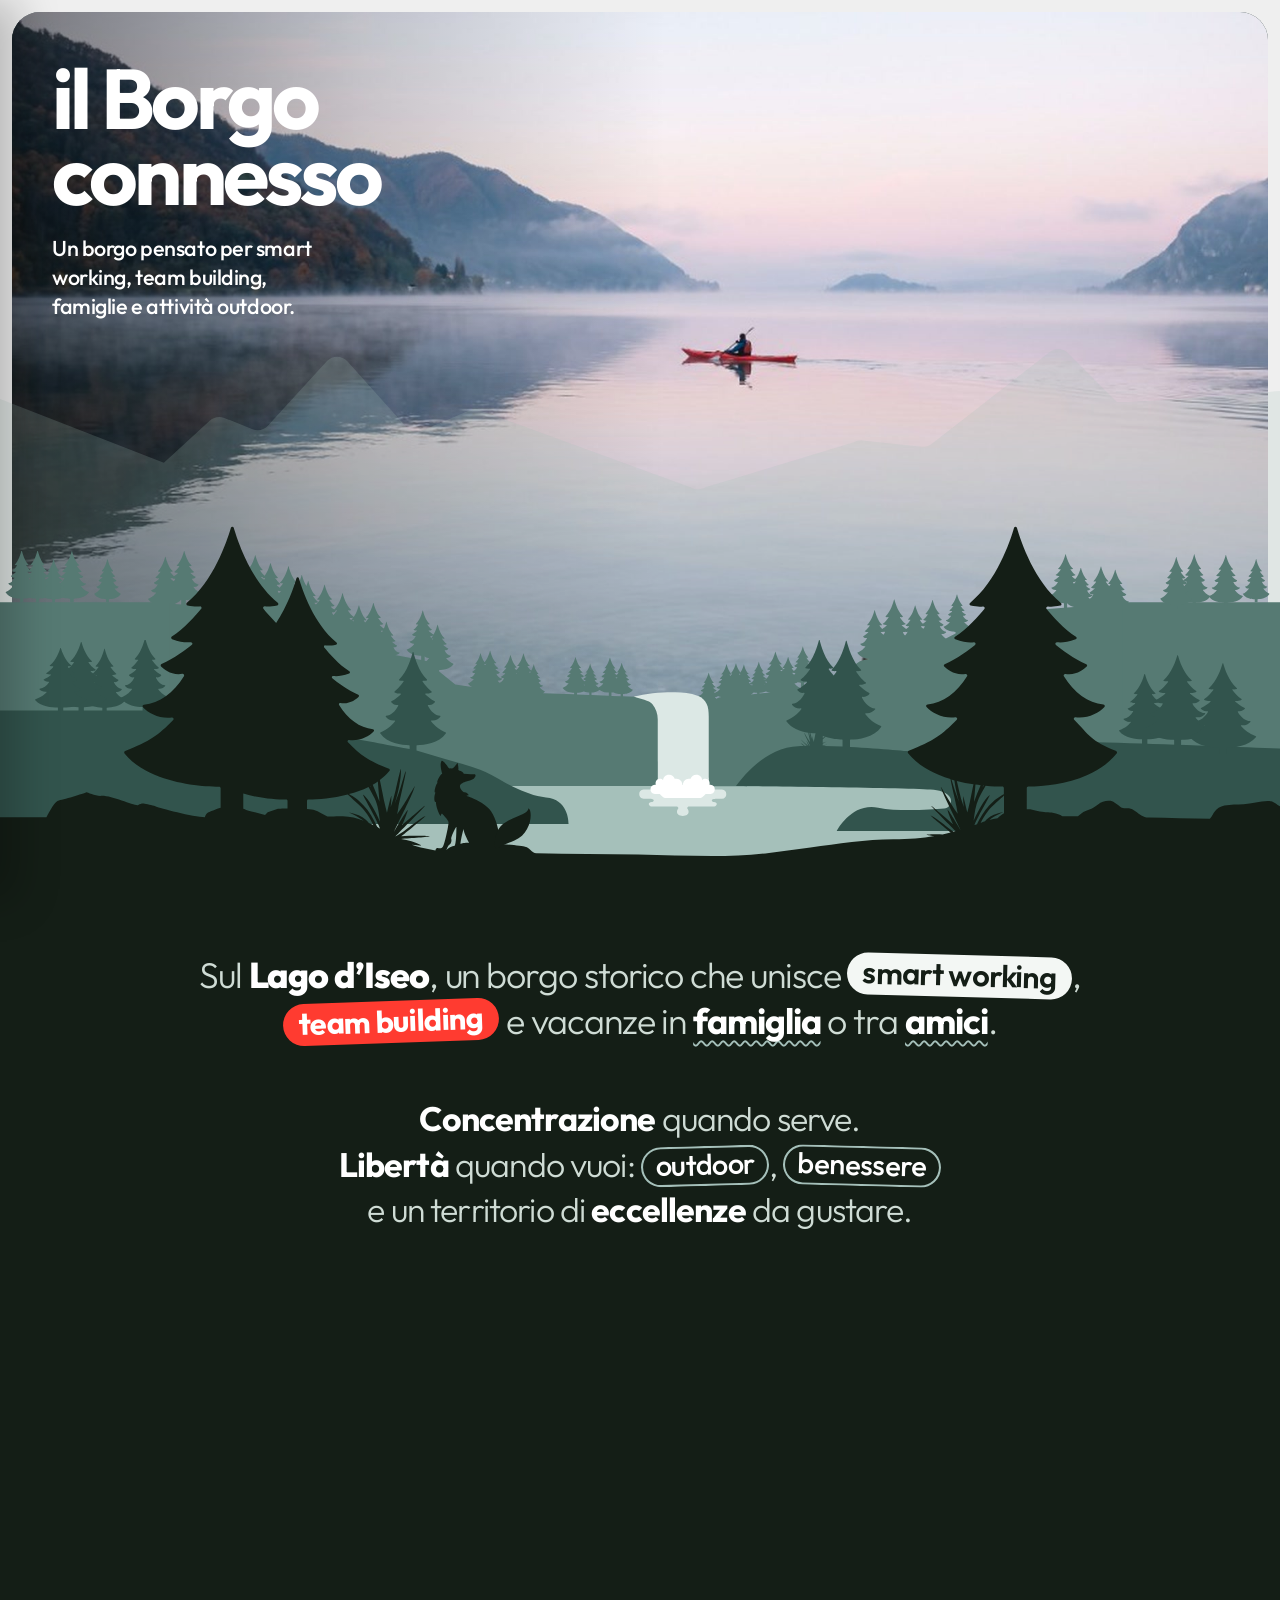
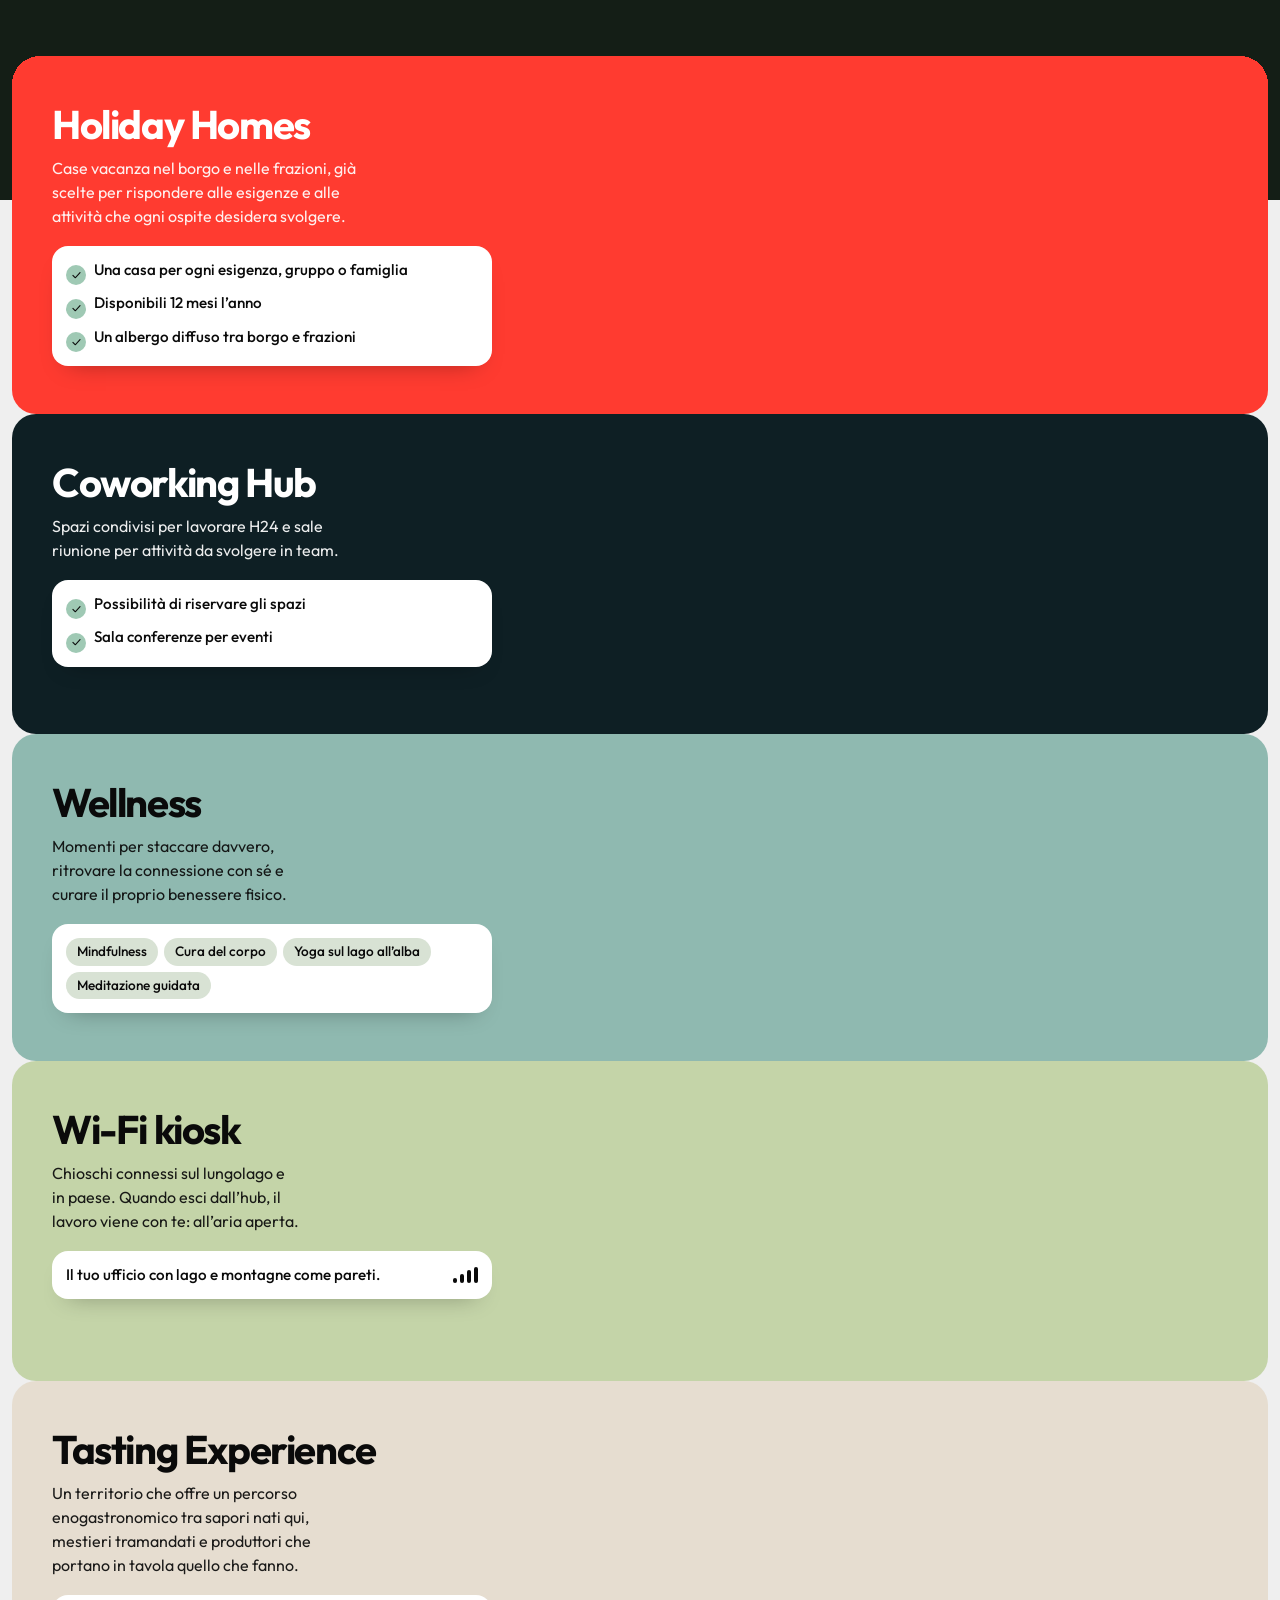
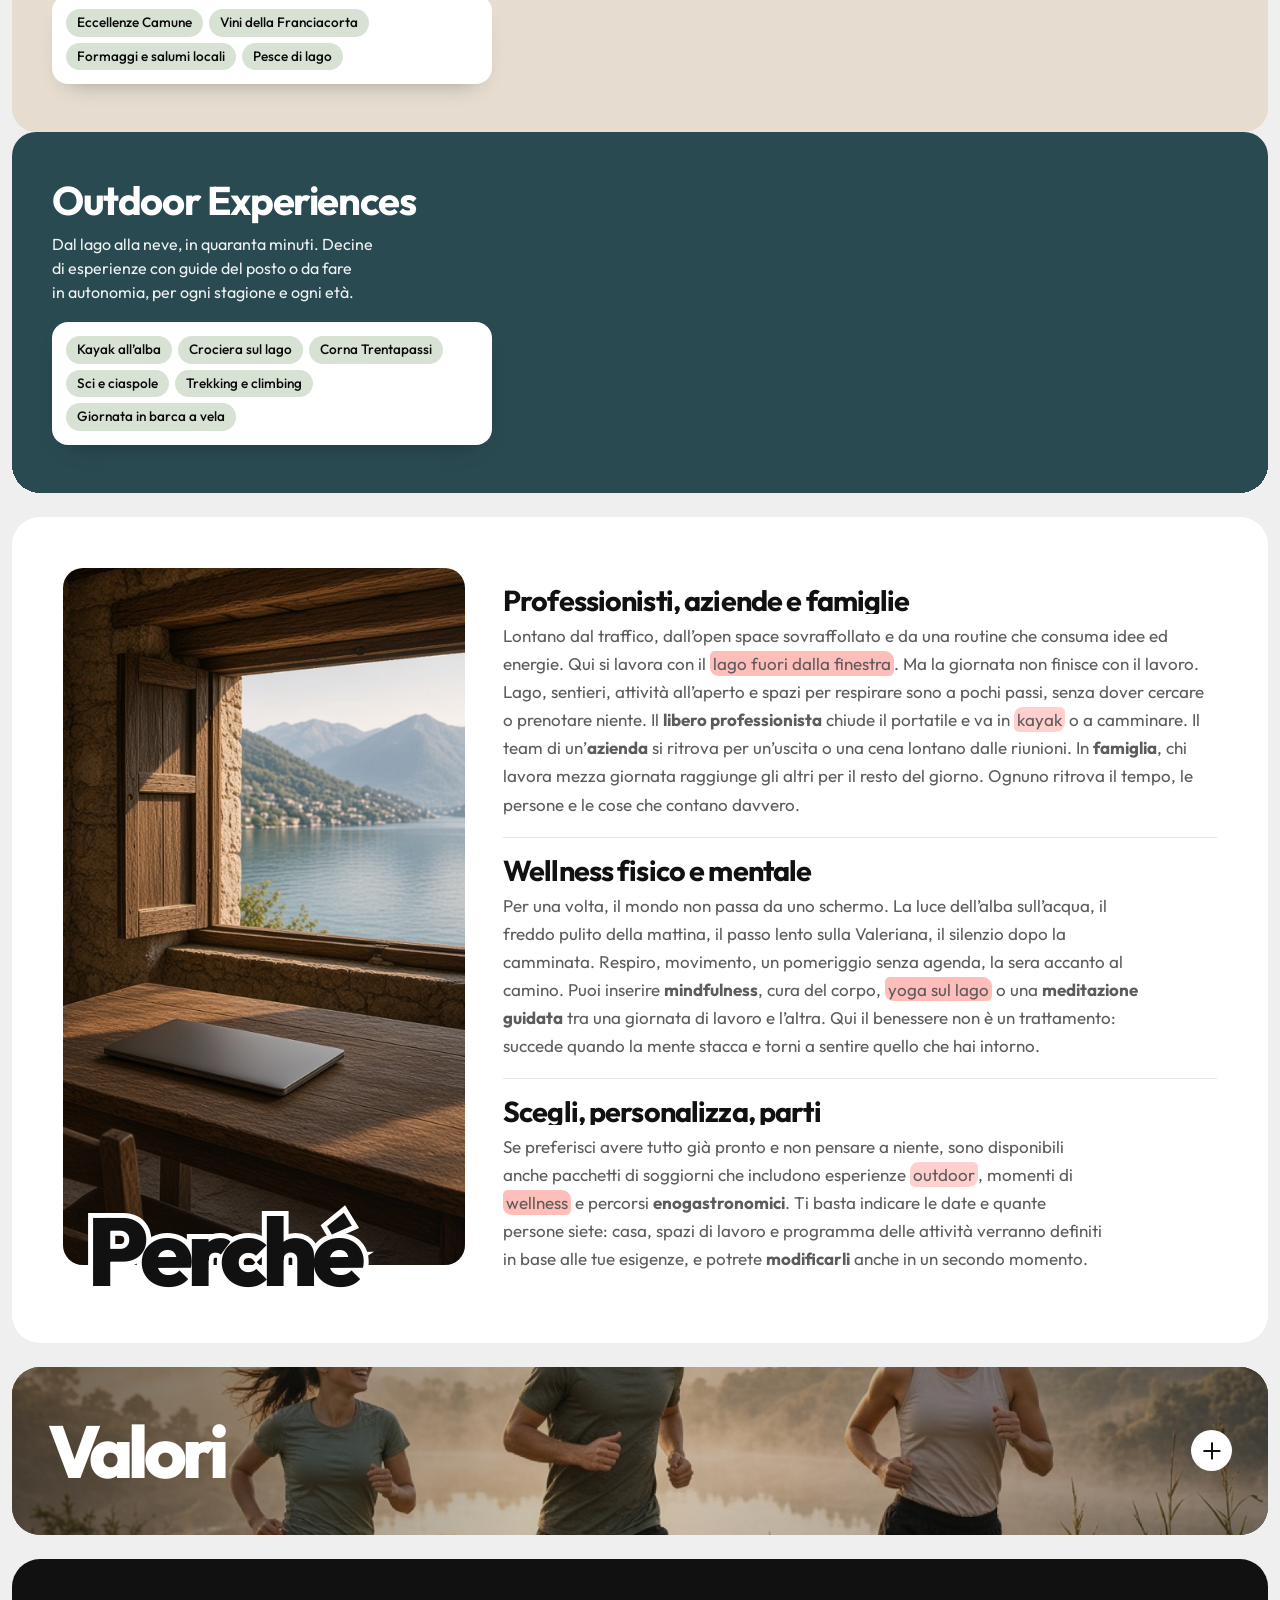
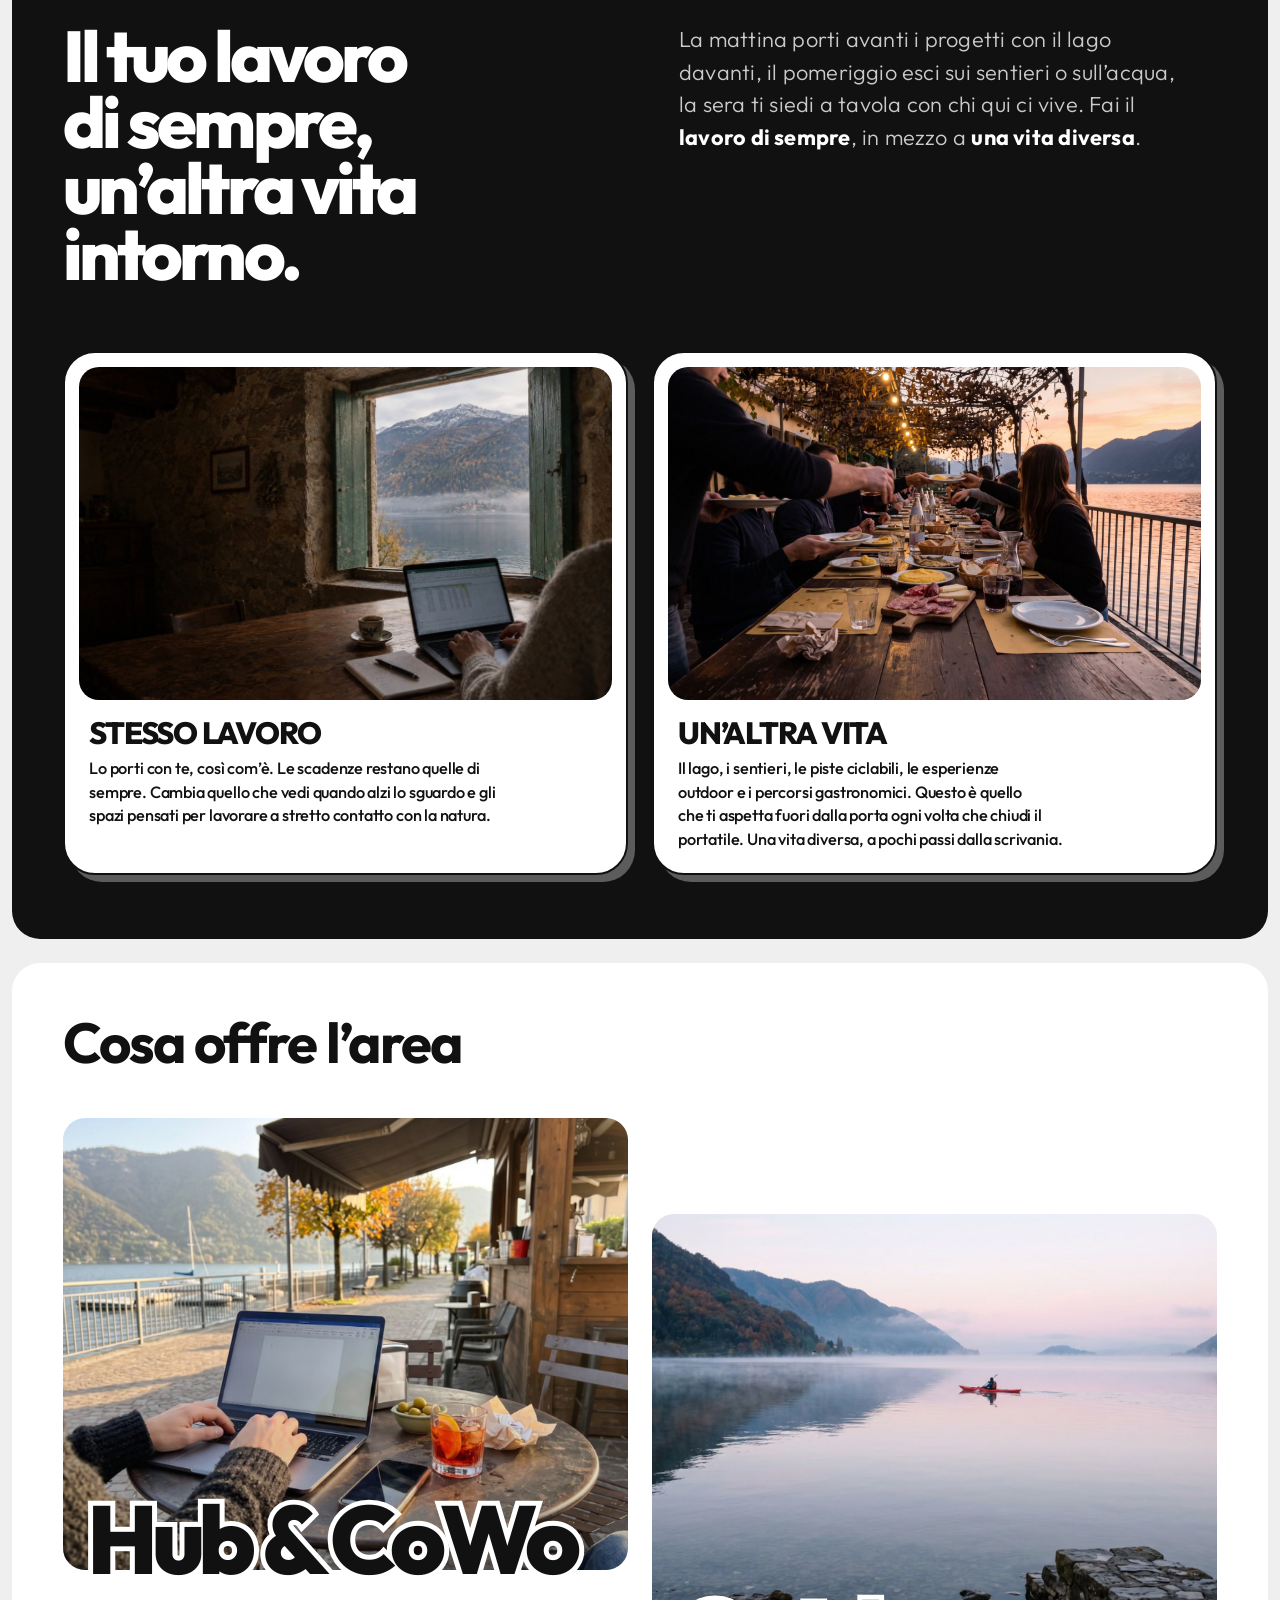
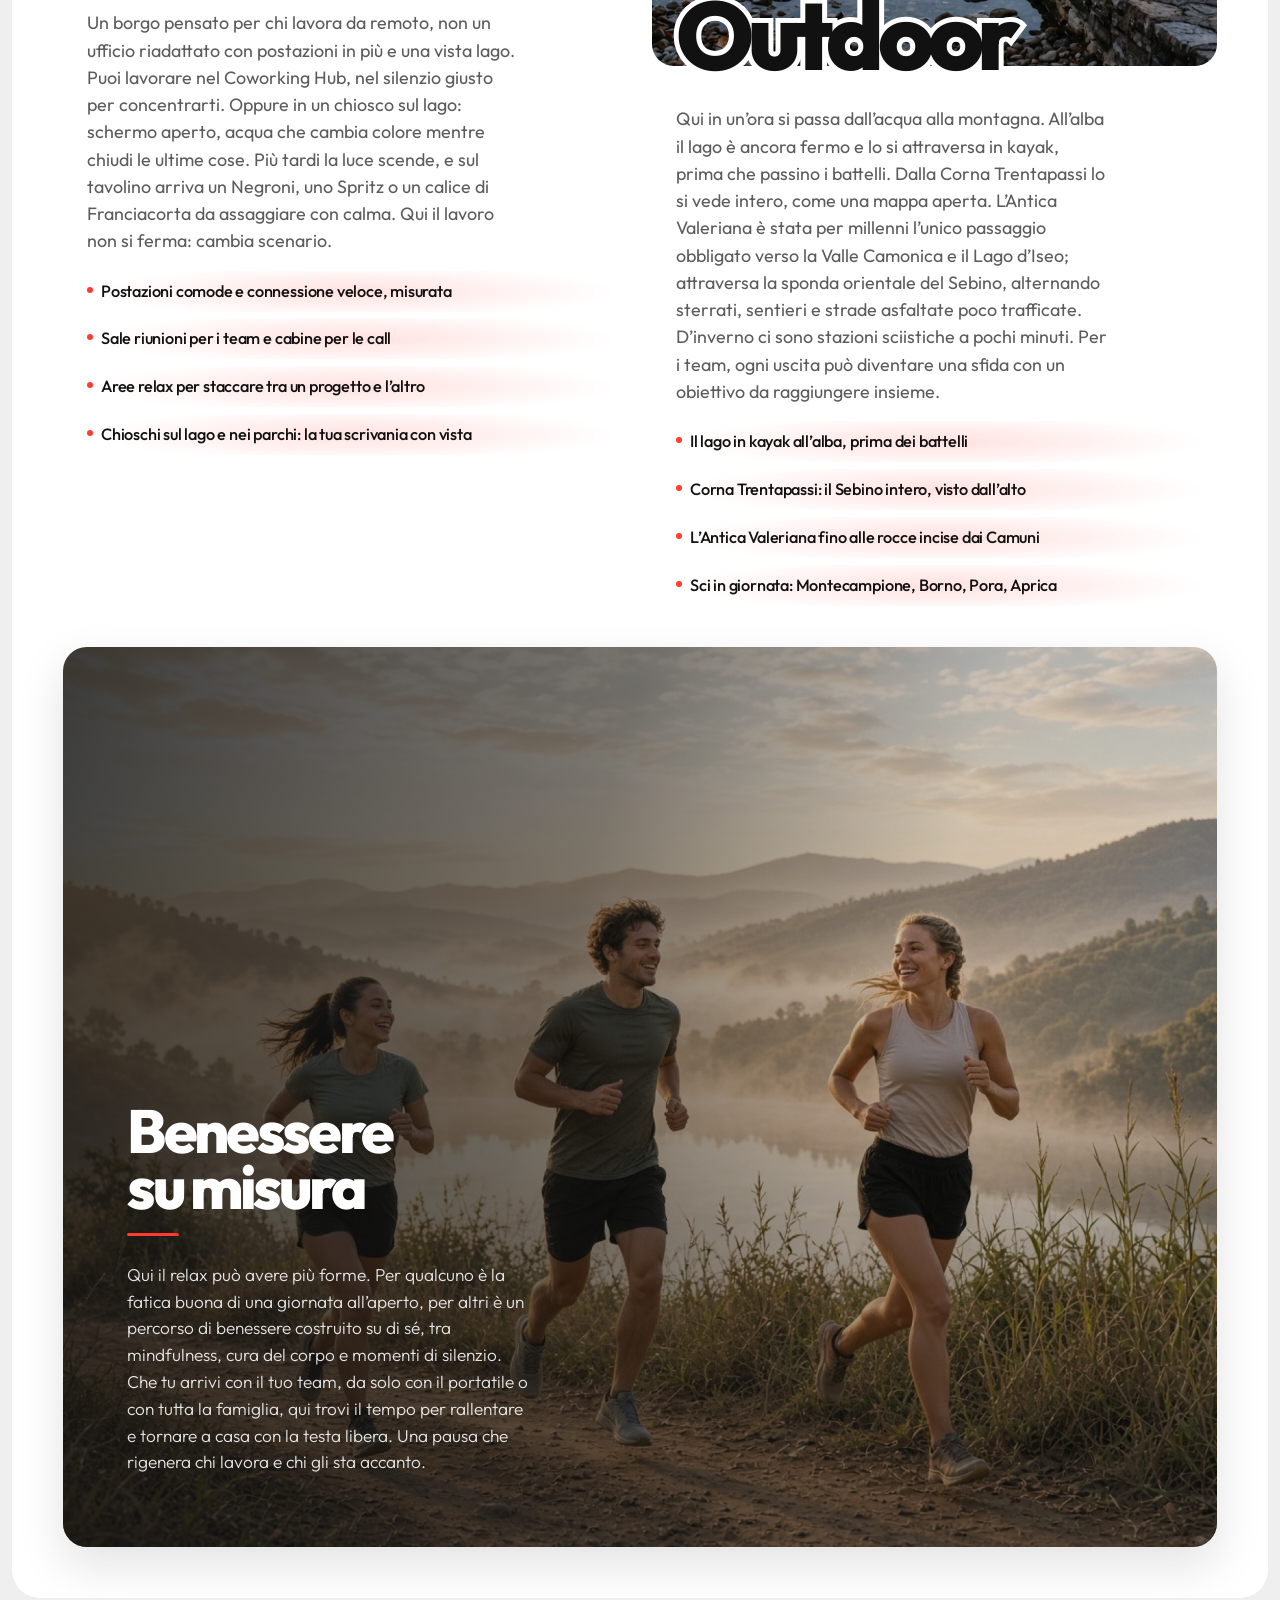
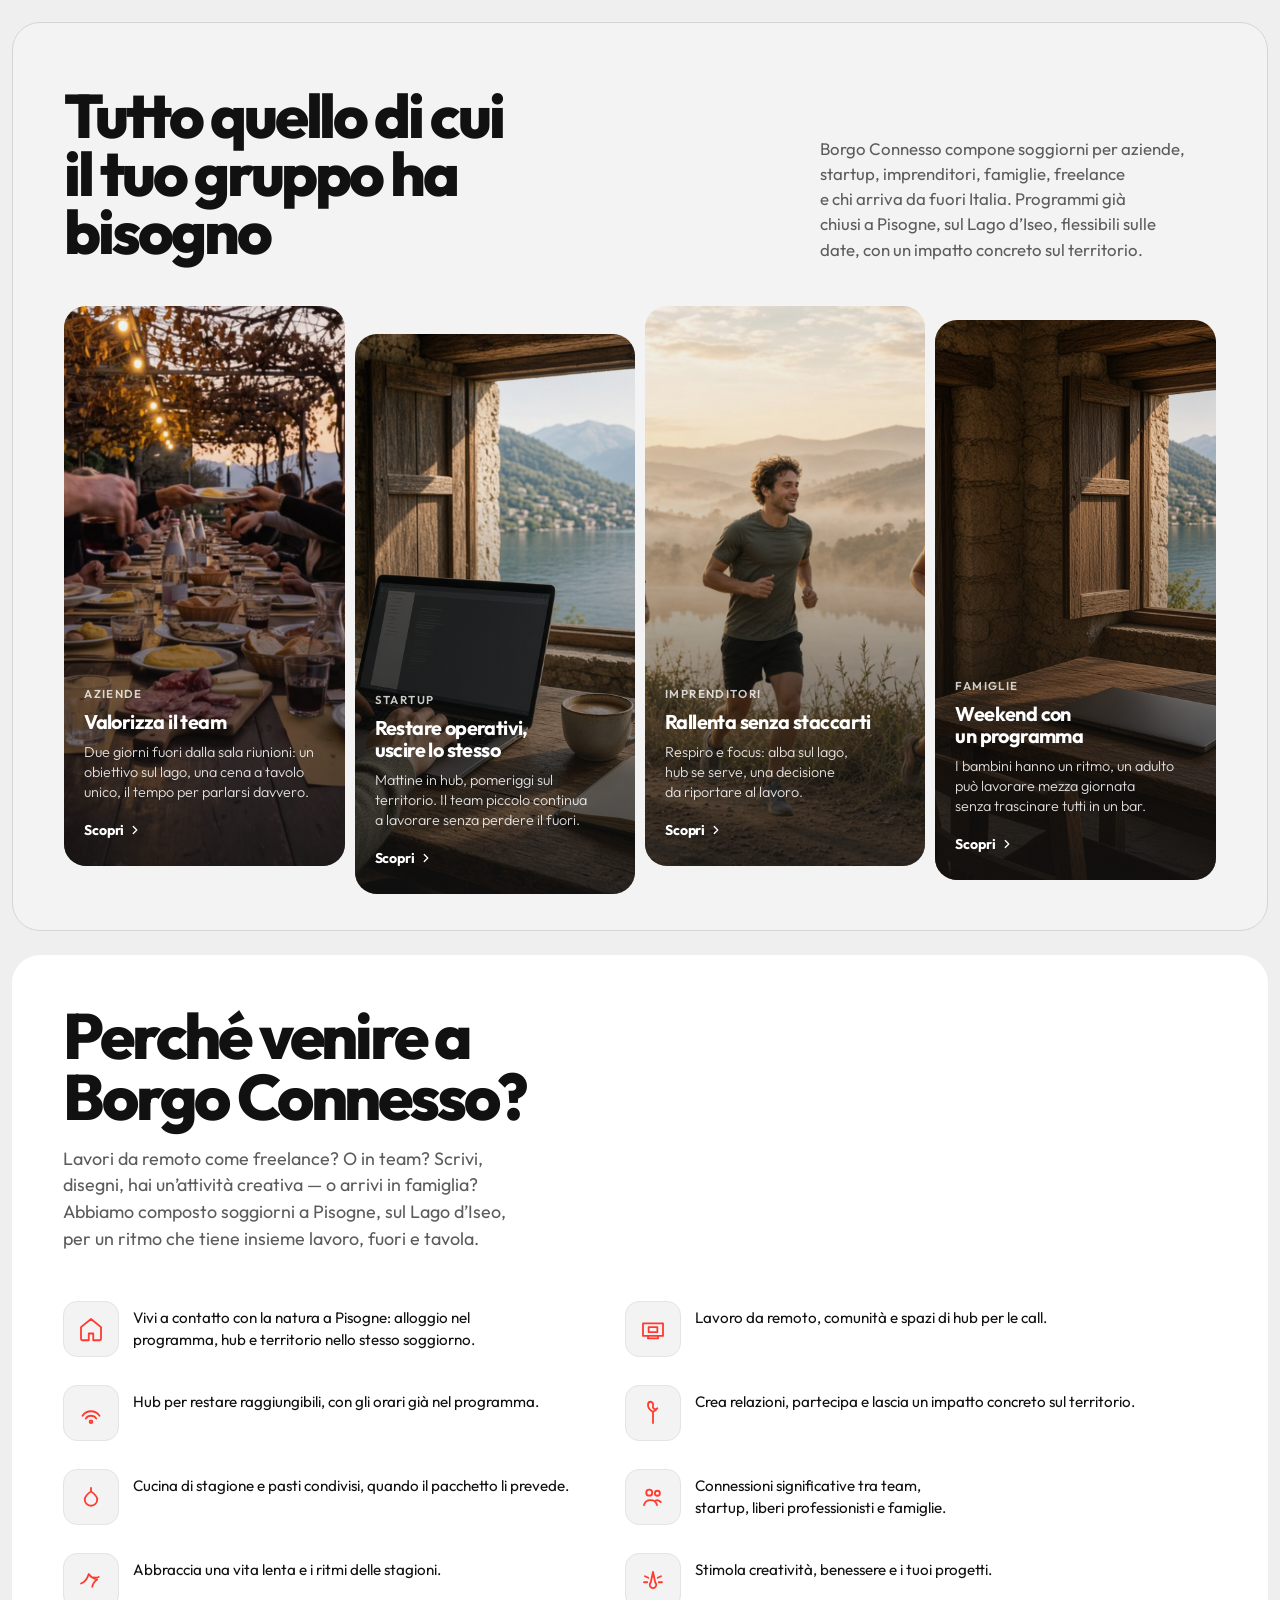
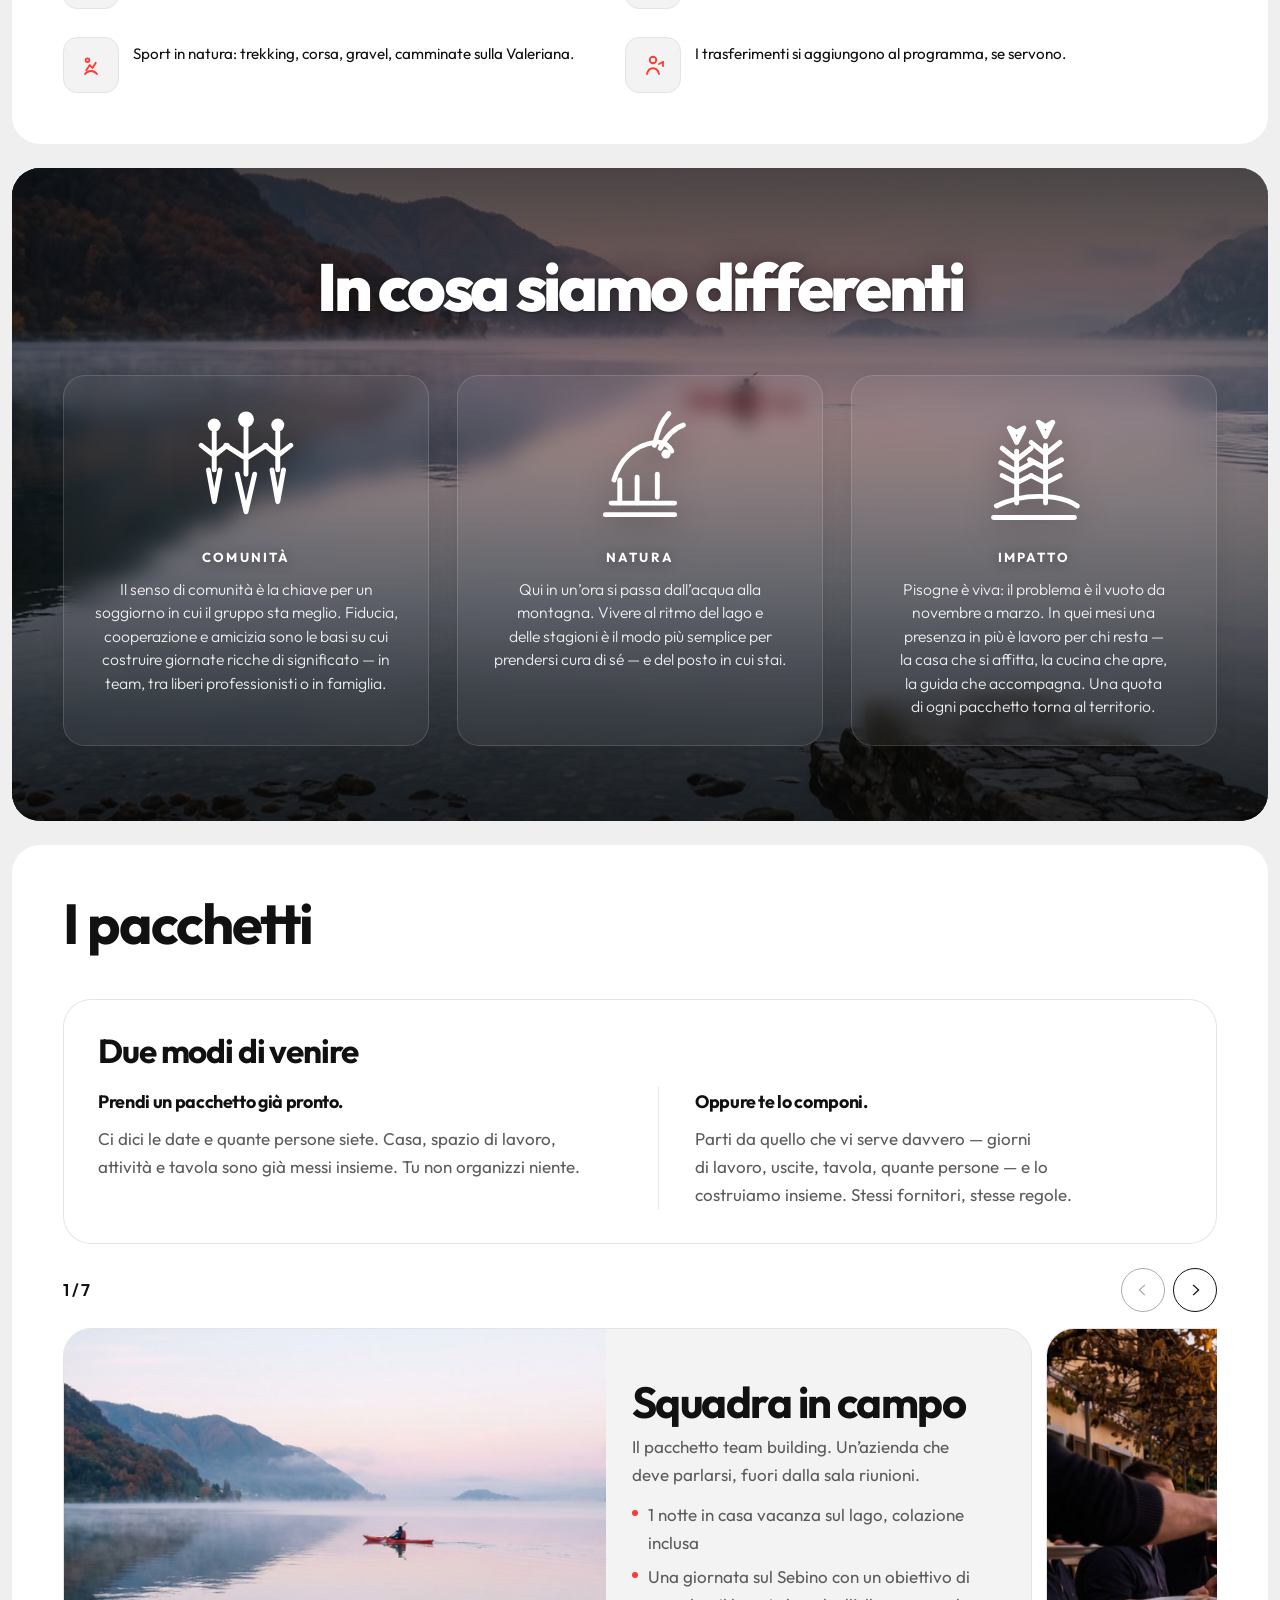
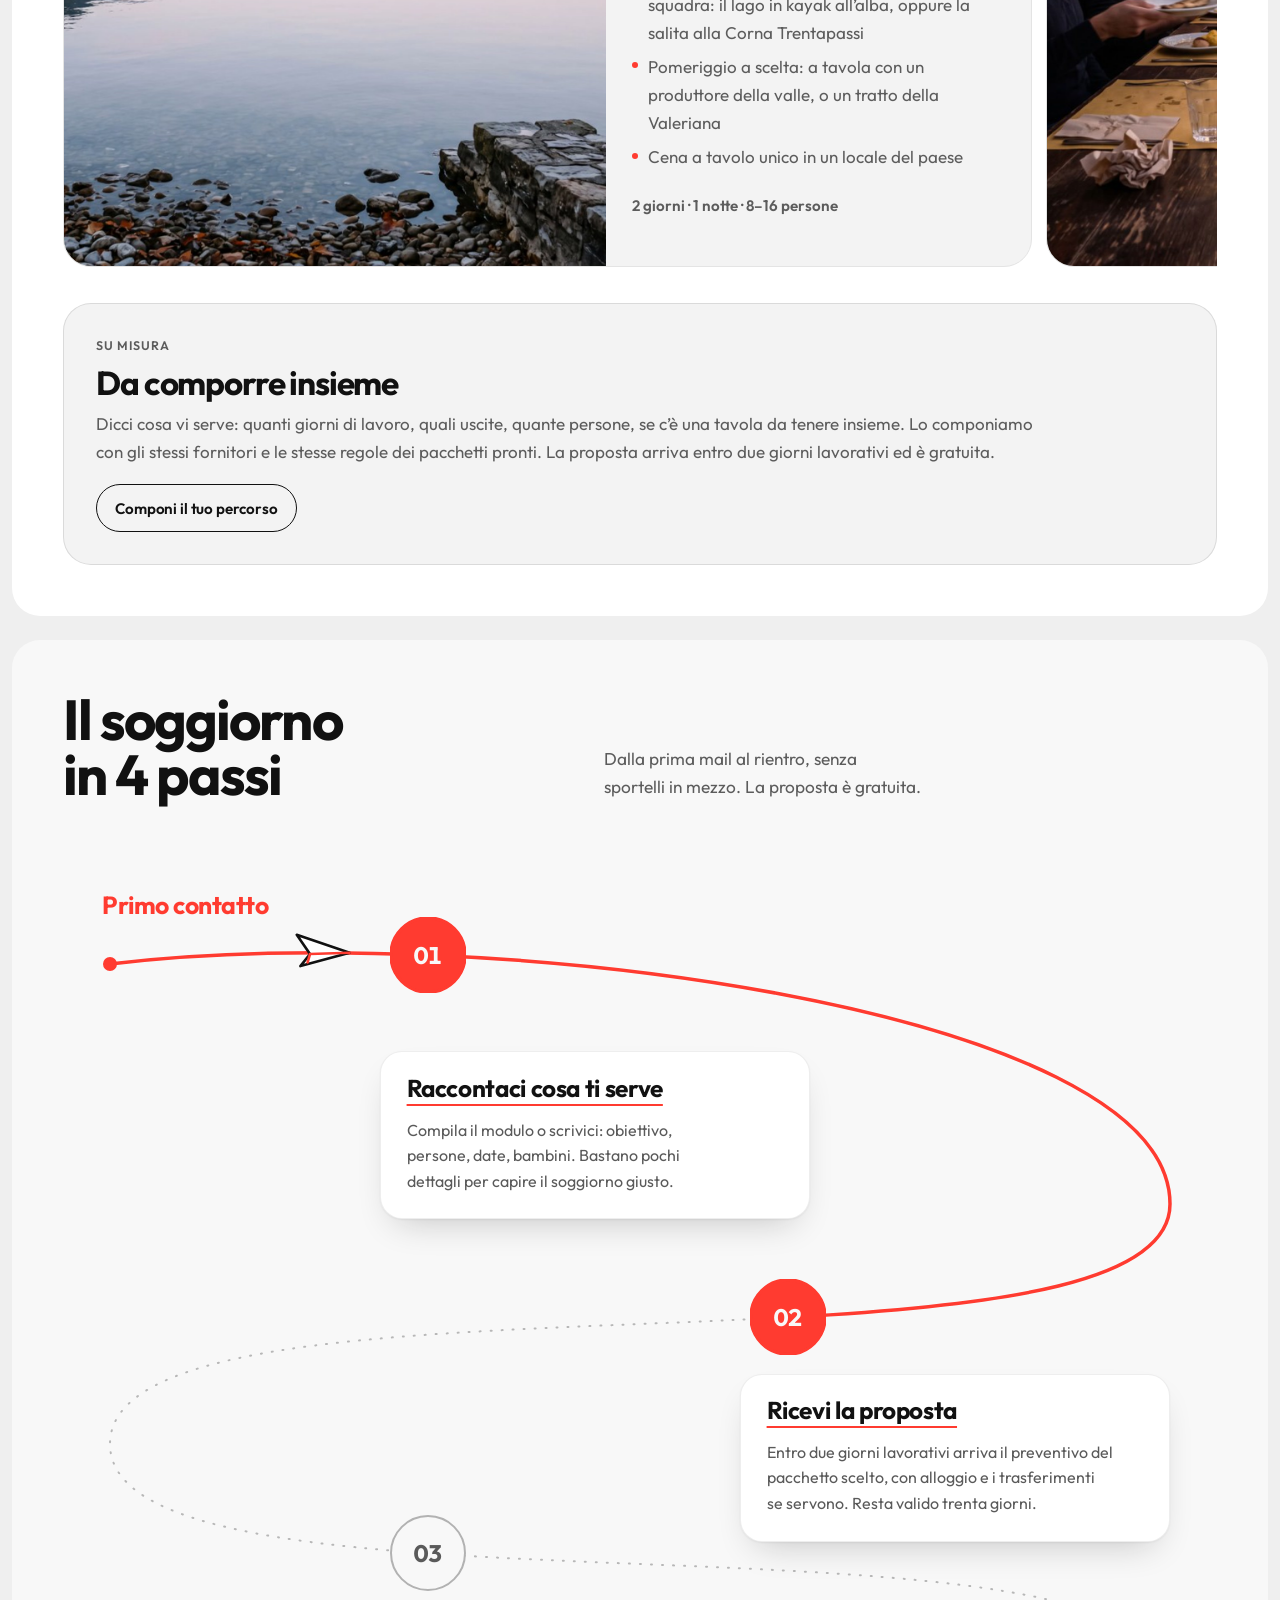
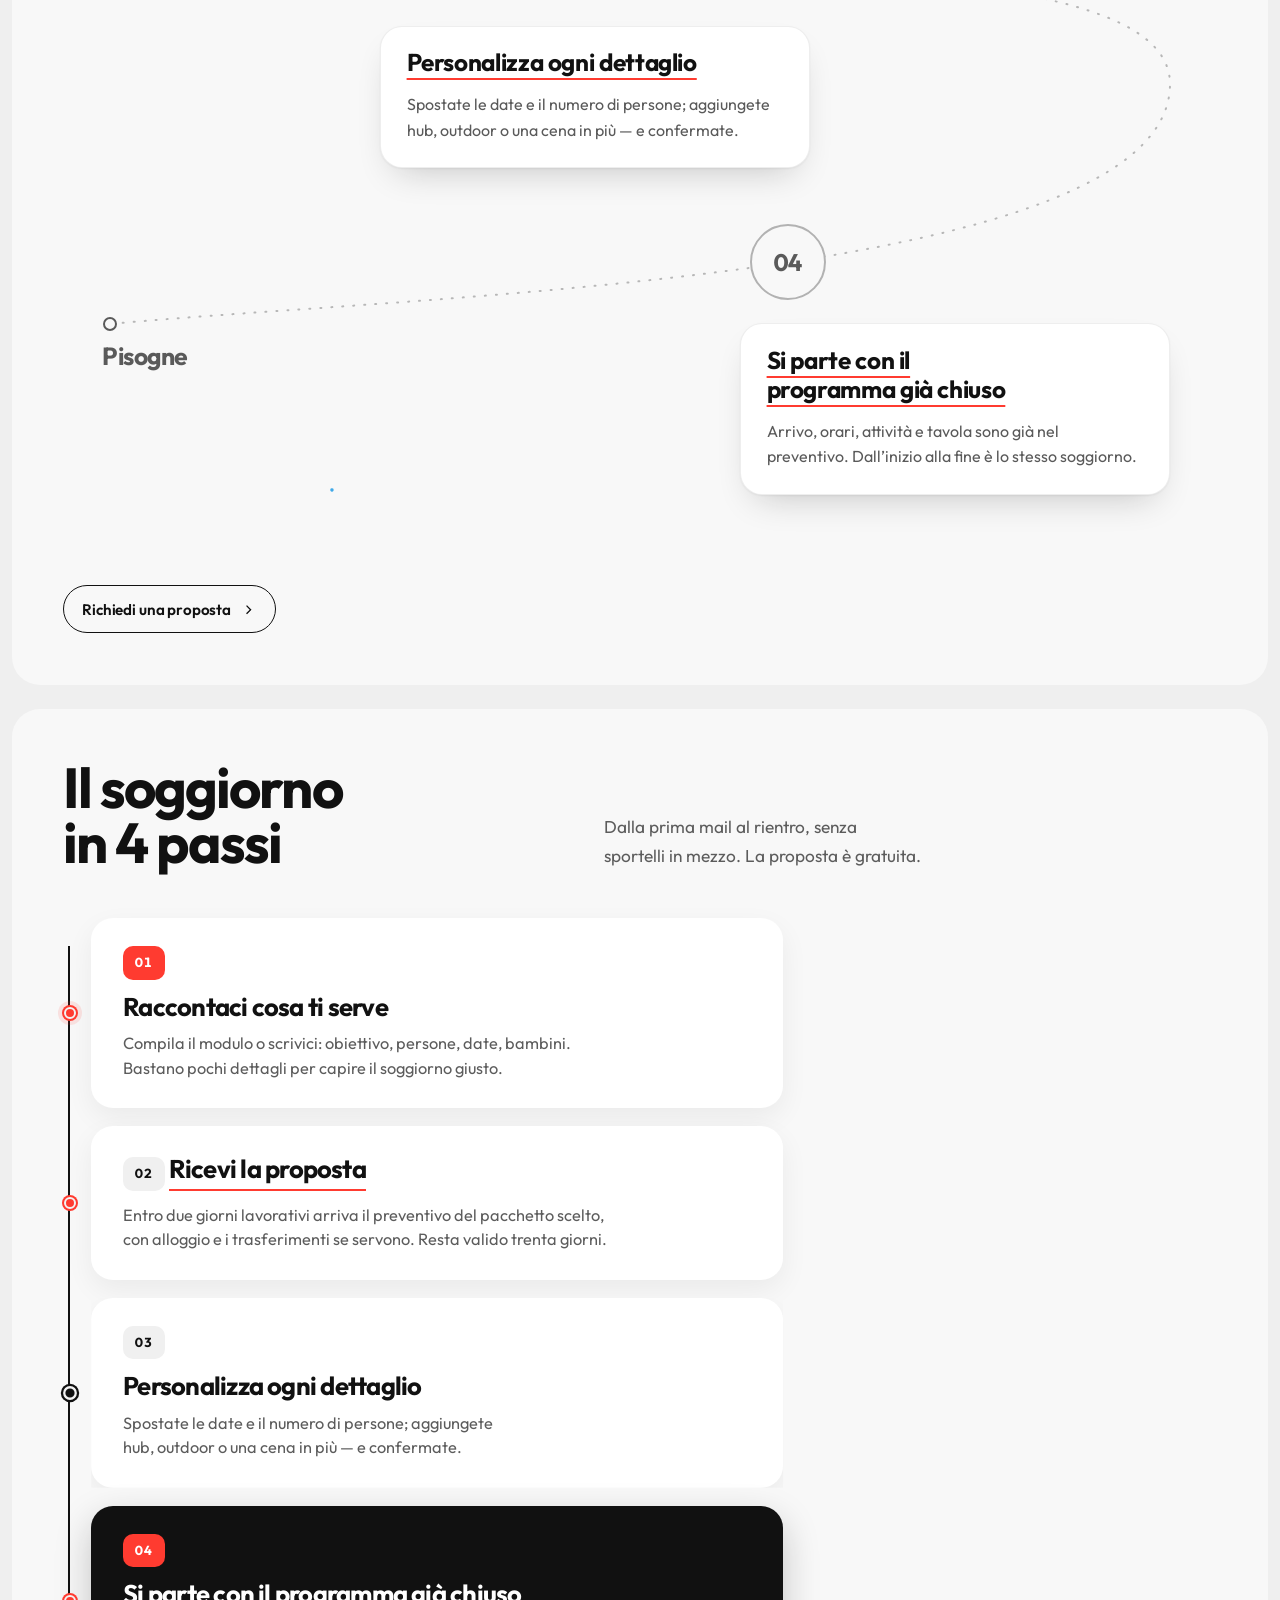
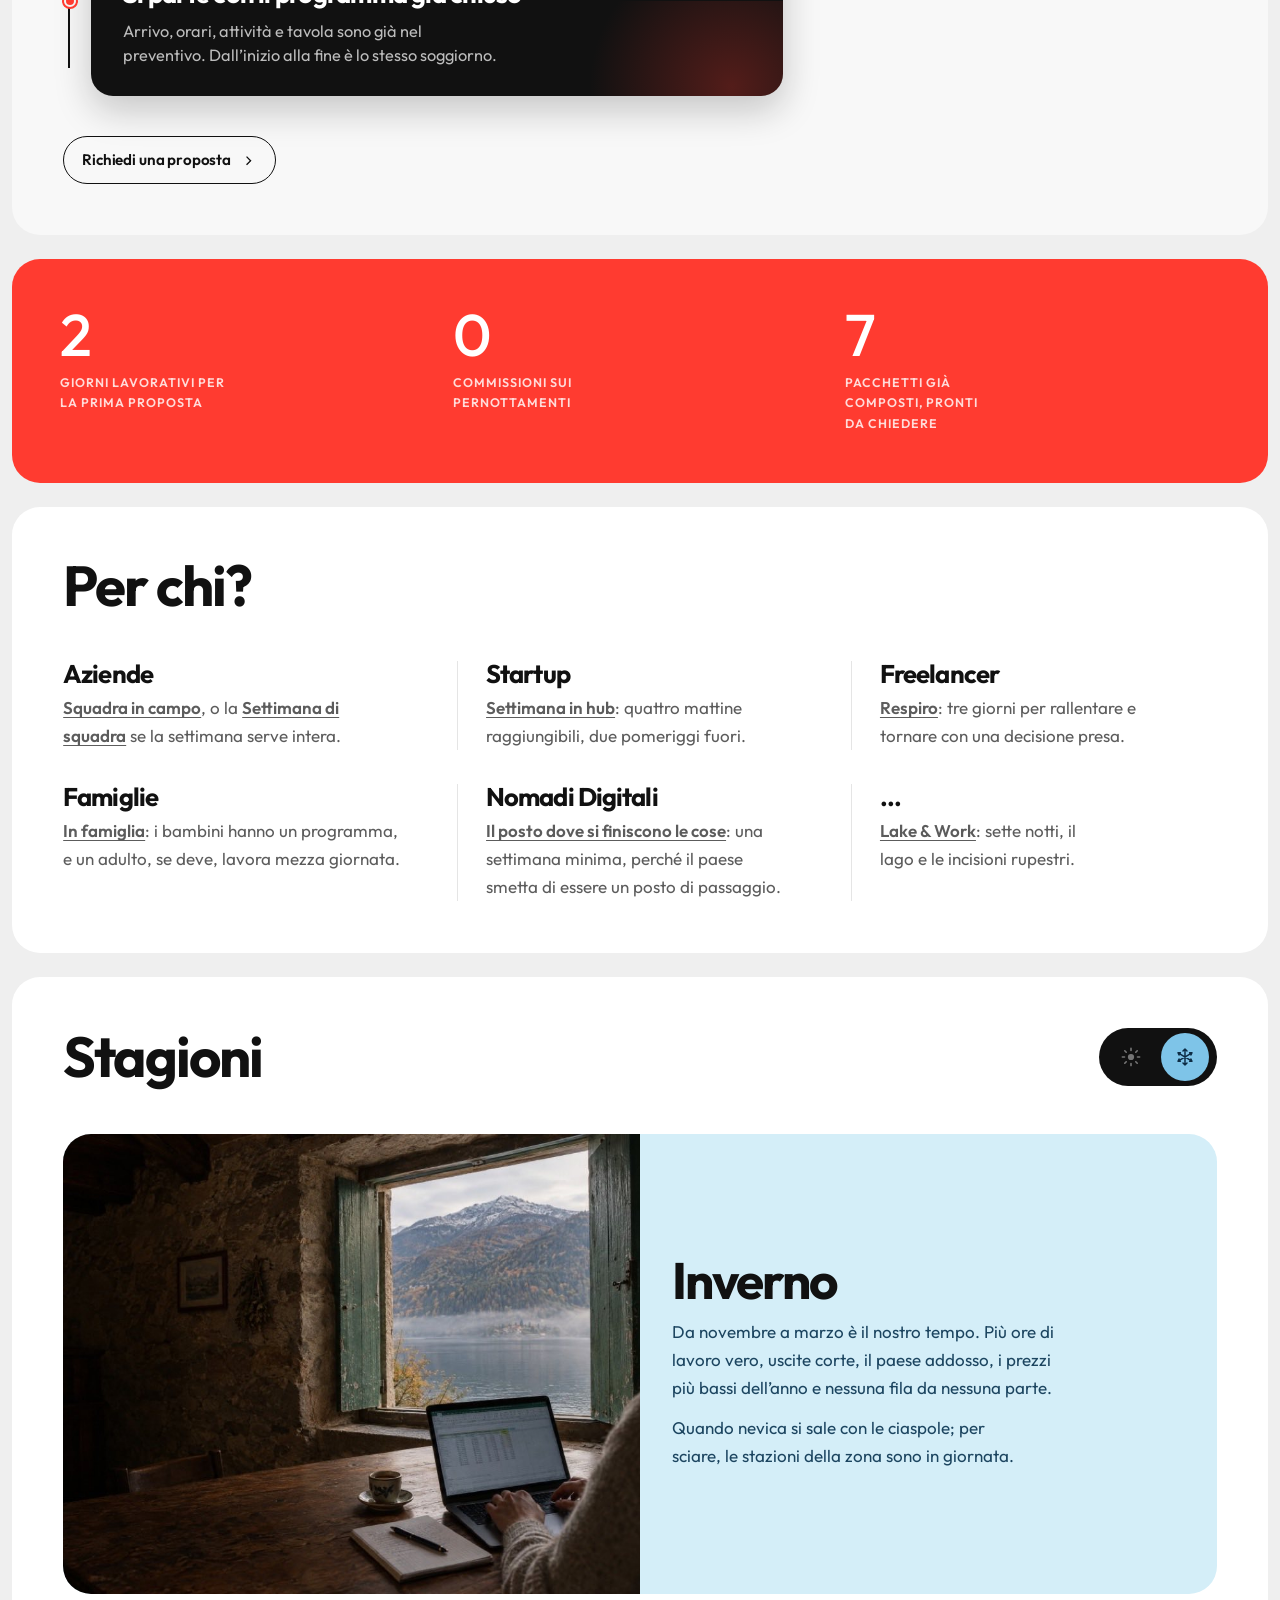
==== index.html @ 93b006c9 "Move Outdoor Experiences last and Tasting Experience second-to-last in the stack. Co-authored-by: Cu" ====
<!DOCTYPE html>
<html lang="it">
<head>
  <meta charset="UTF-8">
  <meta name="viewport" content="width=device-width, initial-scale=1">
  <title>Borgo Connesso — Lavorare e stare a Pisogne, sul Lago d’Iseo</title>
  <meta name="description" content="Soggiorni che tengono insieme lavoro, outdoor, benessere e tavola a Pisogne, sul Lago d’Iseo. Pacchetti già pronti per aziende, startup, famiglie e chi lavora da remoto — o composti su misura.">
  <meta name="theme-color" content="#111111">
  <meta property="og:type" content="website">
  <meta property="og:locale" content="it_IT">
  <meta property="og:title" content="Borgo Connesso — Lavorare e stare a Pisogne, sul Lago d’Iseo">
  <meta property="og:description" content="Soggiorni che tengono insieme lavoro, outdoor, benessere e tavola a Pisogne, sul Lago d’Iseo. Pacchetti già pronti o composti su misura.">
  <meta property="og:image" content="assets/territorio-outdoor.jpg">
  <link rel="icon" href="assets/favicon.svg" type="image/svg+xml">
  <link rel="preconnect" href="https://fonts.googleapis.com">
  <link rel="preconnect" href="https://fonts.gstatic.com" crossorigin>
  <link href="https://fonts.googleapis.com/css2?family=Inter:wght@400;500;600&family=Outfit:wght@300;400;500;600;700;800&display=swap" rel="stylesheet">
  <link rel="stylesheet" href="css/main-color.css?v=1">
  <link rel="stylesheet" href="css/styles.css?v=341">
  <link rel="stylesheet" href="css/timeline.css?v=7">
</head>
<body id="top">
  <a class="skip" href="#contenuto">Vai al contenuto</a>
  <button class="rail-show" type="button" aria-expanded="false" aria-controls="rail" aria-label="Apri la barra" aria-hidden="true" inert>
    <span class="rail-show-plus" aria-hidden="true"></span>
  </button>

  <div class="frame">
    <aside class="rail" id="rail" aria-hidden="true" inert>
      <div class="rail-top">
        <a class="logo" href="#top">Borgo Connesso</a>
        <button class="icon-button rail-hide" type="button" aria-label="Chiudi la barra">
          <span class="rail-menu-x" aria-hidden="true"></span>
        </button>
      </div>

      <div class="rail-mid">
        <div class="seal" aria-hidden="true">
          <svg class="seal-ring" viewBox="0 0 200 200">
            <defs>
              <path id="seal-circle" d="M100,100 m-78,0 a78,78 0 1,1 156,0 a78,78 0 1,1 -156,0"/>
            </defs>
            <text fill="currentColor" font-size="9.2" letter-spacing="2.8">
              <textPath href="#seal-circle">BORGO CONNESSO — PISOGNE — LAGO D'ISEO — SINCE 2026 — </textPath>
            </text>
          </svg>
          <svg class="seal-mark" viewBox="0 0 64 64" fill="currentColor">
            <path d="M12 10h18v44H12V10zm22 0h18v20H34V10zm0 24h18v20H34V34z"/>
          </svg>
        </div>

        <div class="rail-contact">
          <a href="mailto:ciao@borgoconnesso.it">ciao@borgoconnesso.it</a>
          <a href="https://maps.google.com/?q=Pisogne+Brescia" rel="noopener noreferrer">Pisogne (Brescia) — Lago d’Iseo</a>
          <p class="rail-meta">© 2026, All Rights Reserved</p>
        </div>
      </div>

      <div class="rail-foot">
        <div class="rail-links">
          <a href="mailto:ciao@borgoconnesso.it" aria-label="Scrivi un'email">
            <svg viewBox="0 0 24 24" aria-hidden="true"><rect x="3.5" y="5.5" width="17" height="13" rx="2"/><path d="M4.5 7.5 12 13l7.5-5.5"/></svg>
          </a>
          <a href="https://maps.google.com/?q=Pisogne+Brescia" aria-label="Apri la mappa di Pisogne" rel="noopener noreferrer">
            <svg viewBox="0 0 24 24" aria-hidden="true"><path d="M12 21s6.5-5.8 6.5-10.5a6.5 6.5 0 1 0-13 0C5.5 15.2 12 21 12 21z"/><circle cx="12" cy="10.5" r="2" fill="currentColor" stroke="none"/></svg>
          </a>
          <a href="#percorsi" aria-label="Vai ai pacchetti">
            <svg viewBox="0 0 24 24" aria-hidden="true"><circle cx="12" cy="12" r="8.5"/><path d="M3.5 12h17M12 3.5c2.4 2.6 3.6 5.4 3.6 8.5s-1.2 5.9-3.6 8.5c-2.4-2.6-3.6-5.4-3.6-8.5s1.2-5.9 3.6-8.5z"/></svg>
          </a>
        </div>
        <a class="btn btn-block" href="#proposta">
          <svg viewBox="0 0 24 24" aria-hidden="true"><path d="M3 6.5A2.5 2.5 0 0 1 5.5 4h13A2.5 2.5 0 0 1 21 6.5v11a2.5 2.5 0 0 1-2.5 2.5h-13A2.5 2.5 0 0 1 3 17.5v-11zm1.6.3 7.4 5.2 7.4-5.2"/></svg>
          Richiedi una proposta
        </a>
      </div>
    </aside>

    <main class="stage" id="contenuto">
      <div class="hero-wrap">
      <div class="hero">
        <section class="hero-visual" aria-roledescription="carousel" aria-label="Immagini del borgo">
          <div class="hero-slides">
            <article class="hero-slide is-active">
              <video class="hero-video" autoplay muted loop playsinline webkit-playsinline preload="auto" poster="assets/territorio-outdoor.jpg?v=3" aria-hidden="true">
                <source src="assets/drone-intacture.mp4" type="video/mp4">
              </video>
              <div class="hero-copy">
                <h1>il Borgo<br>connesso</h1>
                <p>Un borgo pensato per smart working, team building, famiglie e attività outdoor.</p>
              </div>
            </article>
            <article class="hero-slide" aria-hidden="true">
              <img src="assets/lavoro-borgo.jpg?v=2" width="1800" height="1350" alt="Una persona al laptop su un tavolo di legno, davanti a una finestra sul lago e sulle montagne">
            </article>
          </div>
        </section>
      </div>
      </div>

      <!-- Fascia verde + pausa + card, in un solo blocco (.forest-stage):
           testo tutto in vista sotto la foresta, poi le card gli salgono
           sopra e si impilano; alla fine escono insieme. -->
      <div class="forest-stage">
      <!-- Fascia verde continua dalla base della foresta -->
      <section class="forest-green" id="bosco" aria-labelledby="forest-green-title">
        <!-- Due frasi, la seconda un gradino più piccola. Dentro ogni frase:
             strong = bianco pieno; .fg-wave = sottolineatura a onda;
             .fg-pill = parola in pillola (piena, rossa --hot, o solo bordo --line). -->
        <div class="forest-green__inner">
          <h2 id="forest-green-title">Sul <strong class="fg-lake">Lago d’Iseo</strong>, un borgo storico che unisce <span class="fg-keep"><span class="fg-pill">smart working</span>,</span> <span class="fg-pill fg-pill--hot">team building</span> e&nbsp;vacanze in <strong class="fg-wave">famiglia</strong> o tra <span class="fg-keep"><strong class="fg-wave">amici</strong>.</span></h2>
          <p class="fg-sub"><span class="fg-keep"><strong>Concentrazione</strong> quando serve.</span> <span class="fg-keep"><strong>Libertà</strong> quando vuoi:</span> <span class="fg-keep"><span class="fg-pill fg-pill--line">outdoor</span>,</span> <span class="fg-pill fg-pill--line fg-pill--tilt">benessere</span> e&nbsp;un&nbsp;territorio di <strong>eccellenze</strong> da gustare.</p>
        </div>
      </section>

      <!-- ===================================================================
           NEL SOGGIORNO · solo card impilate (stile Clay)
           Scorrendo, ogni card si ferma in alto e la successiva sale a
           coprirla; quella coperta si rimpicciolisce e si inclina.
           - Testi: si cambiano qui sotto, card per card.
           - Colori: variabili --sog-* in css/styles.css.
           - --tone su ogni <li>; --i scala le card di 12px in pila.
           - Animazione: initSoggiornoStack() in js/main.js.
           =================================================================== -->
      <!-- Pausa di scroll: testo tutto in vista sotto la foresta, poi le card -->
      <div class="forest-pin-runway" aria-hidden="true"></div>

      <section class="room room--soggiorno" id="soggiorno" aria-labelledby="soggiorno-title" data-sog-stack>
        <h2 id="soggiorno-title" class="sr">Nel soggiorno — sei cose già pronte quando arrivi</h2>
        <div class="sog-grid">
          <ol class="sog-stack">
            <!-- 1 · Holiday Homes -->
            <li class="sog-card is-dark" style="--i:0; --tone:var(--main-color)">
              <h3>Holiday Homes</h3>
              <p>Case vacanza nel borgo e nelle frazioni, già scelte per rispondere alle esigenze e alle attività che ogni ospite desidera svolgere.</p>
              <div class="sog-ui">
                <div class="sog-row"><span><span class="sog-ok" aria-hidden="true">✓</span>Una casa per ogni esigenza, gruppo o famiglia</span></div>
                <div class="sog-row"><span><span class="sog-ok" aria-hidden="true">✓</span>Disponibili 12 mesi l’anno</span></div>
                <div class="sog-row"><span><span class="sog-ok" aria-hidden="true">✓</span>Un albergo diffuso tra borgo e frazioni</span></div>
              </div>
            </li>

            <!-- 2 · Coworking Hub -->
            <li class="sog-card is-dark" style="--i:1; --tone:var(--sog-teal)">
              <h3>Coworking Hub</h3>
              <p>Spazi condivisi per lavorare H24 e sale riunione per attività da svolgere in team.</p>
              <div class="sog-ui">
                <div class="sog-row"><span><span class="sog-ok" aria-hidden="true">✓</span>Possibilità di riservare gli spazi</span></div>
                <div class="sog-row"><span><span class="sog-ok" aria-hidden="true">✓</span>Sala conferenze per eventi</span></div>
              </div>
            </li>

            <!-- 3 · Wellness -->
            <li class="sog-card" style="--i:2; --tone:var(--sog-peach)">
              <h3>Wellness</h3>
              <p>Momenti per staccare davvero, ritrovare la connessione con sé e curare il proprio benessere fisico.</p>
              <div class="sog-ui">
                <ul class="sog-chips">
                  <li>Mindfulness</li>
                  <li>Cura del corpo</li>
                  <li>Yoga sul lago all’alba</li>
                  <li>Meditazione guidata</li>
                </ul>
              </div>
            </li>

            <!-- 4 · Wi-Fi kiosk (le tacche si animano: sono solo decorative) -->
            <li class="sog-card" style="--i:3; --tone:var(--sog-ochre)">
              <h3>Wi-Fi kiosk</h3>
              <p>Chioschi connessi sul lungolago e in paese. Quando esci dall’hub, il lavoro viene con te: all’aria aperta.</p>
              <div class="sog-ui">
                <div class="sog-row"><span>Il tuo ufficio con lago e montagne come pareti.</span><span class="sog-bars" aria-hidden="true"><i></i><i></i><i></i><i></i></span></div>
              </div>
            </li>

            <!-- 5 · Tasting Experience (penultima) -->
            <li class="sog-card" style="--i:4; --tone:var(--sog-sand)">
              <h3>Tasting Experience</h3>
              <p>Un territorio che offre un percorso enogastronomico tra sapori nati qui, mestieri tramandati e produttori che portano in tavola quello che fanno.</p>
              <div class="sog-ui">
                <ul class="sog-chips">
                  <li>Eccellenze Camune</li><li>Vini della Franciacorta</li><li>Formaggi e salumi locali</li><li>Pesce di lago</li>
                </ul>
              </div>
            </li>

            <!-- 6 · Outdoor Experiences (ultima; lo sci è nelle stazioni vicine, non a Pisogne) -->
            <li class="sog-card is-dark" style="--i:5; --tone:var(--sog-lav)">
              <h3>Outdoor Experiences</h3>
              <p>Dal lago alla neve, in quaranta minuti. Decine di esperienze con guide del posto o da fare in autonomia, per ogni stagione e ogni età.</p>
              <div class="sog-ui">
                <ul class="sog-chips">
                  <li>Kayak all’alba</li>
                  <li>Crociera sul lago</li>
                  <li>Corna Trentapassi</li>
                  <li>Sci e ciaspole</li>
                  <li>Trekking e climbing</li>
                  <li>Giornata in barca a vela</li>
                </ul>
              </div>
            </li>
          </ol>
        </div>
      </section>
      </div>

      <section class="room" id="borgo">
        <div class="borgo-grid">
          <div class="borgo-visual">
            <div class="borgo-shot">
              <img src="assets/lago-borgo.jpg?v=2" width="1800" height="1013" alt="Tavolo di legno davanti a una finestra aperta sul lago, una bici appoggiata al muro di pietra">
            </div>
            <h2 class="borgo-title">Perché</h2>
          </div>
          <div class="parts">
            <article>
              <h3>Professionisti, aziende e famiglie</h3>
              <p>Lontano dal traffico, dall’open space sovraffollato e da una routine che consuma idee ed energie. Qui si lavora con il <span class="kw-mark">lago fuori dalla finestra</span>. Ma la giornata non finisce con il lavoro. Lago, sentieri, attività all’aperto e spazi per respirare sono a pochi passi, senza dover cercare o prenotare niente. Il <strong>libero professionista</strong> chiude il portatile e va in <span class="kw-mark kw-mark--alt">kayak</span> o a camminare. Il team di un’<strong>azienda</strong> si ritrova per un’uscita o una cena lontano dalle riunioni. In <strong>famiglia</strong>, chi lavora mezza giornata raggiunge gli altri per il resto del giorno. Ognuno ritrova il tempo, le persone e le cose che contano davvero.</p>
            </article>
            <article>
              <h3>Wellness fisico e mentale</h3>
              <p>Per una volta, il mondo non passa da uno schermo. La luce dell’alba sull’acqua, il freddo pulito della mattina, il passo lento sulla Valeriana, il silenzio dopo la camminata. Respiro, movimento, un pomeriggio senza agenda, la sera accanto al camino. Puoi inserire <strong>mindfulness</strong>, cura del corpo, <span class="kw-mark">yoga sul lago</span> o una <strong>meditazione guidata</strong> tra una giornata di lavoro e l’altra. Qui il benessere non è un trattamento: succede quando la mente stacca e torni a sentire quello che hai intorno.</p>
            </article>
            <article>
              <h3>Scegli, personalizza, parti</h3>
              <p>Se preferisci avere tutto già pronto e non pensare a niente, sono disponibili anche pacchetti di soggiorni che includono esperienze <span class="kw-mark kw-mark--alt">outdoor</span>, momenti di <span class="kw-mark">wellness</span> e percorsi <strong>enogastronomici</strong>. Ti basta indicare le date e quante persone siete: casa, spazi di lavoro e programma delle attività verranno definiti in base alle tue esigenze, e potrete <strong>modificarli</strong> anche in un secondo momento.</p>
            </article>
          </div>
        </div>
      </section>

      <section class="room room--block-fold" id="valori" data-block-fold>
        <button
          class="block-fold-trigger"
          type="button"
          id="valori-toggle"
          aria-expanded="false"
          aria-controls="valori-panel"
        >
          <span class="block-fold-trigger-shot" aria-hidden="true">
            <img src="assets/alba-borgo.jpg?v=2" width="1800" height="1350" alt="">
          </span>
          <span class="block-fold-trigger-label">Valori</span>
          <span class="block-fold-mark" aria-hidden="true"></span>
        </button>
        <div class="block-fold-panel" id="valori-panel" role="region" aria-labelledby="valori-toggle" hidden>
          <button type="button" class="block-fold-close" aria-label="Chiudi Valori">
            <span class="block-fold-mark" aria-hidden="true"></span>
          </button>
          <div class="borgo-grid">
            <div class="borgo-visual">
              <div class="borgo-shot">
                <img src="assets/alba-borgo.jpg?v=2" width="1800" height="1350" alt="Tre giovani in corsa all'alba, lungo il lago">
              </div>
              <h2 class="borgo-title">Valori</h2>
            </div>
            <div class="parts">
              <article>
                <h3>Equilibrio</h3>
                <p><strong>Il lavoro è il mezzo, la vita che vuoi è il fine</strong>. Qui convivono però nella stessa giornata: <strong>la mattina</strong> c’è concentrazione, con un tavolo vero e una connessione che regge; <strong>il pomeriggio</strong> ci sono il lago, i sentieri, una tavola lunga. Per <strong>le aziende</strong> vuol dire avere team che si ritrovano lontani dalle solite routine che annullano creatività e stimoli. Per <strong>chi lavora da remoto</strong> è la prova che si può fare bene il proprio mestiere senza rinunciare al resto. Per <strong>le famiglie</strong> è l’occasione di conciliare lavoro e affetti senza rinunciare a nulla.</p>
              </article>
              <article>
                <h3>Comunità</h3>
                <p>Qui non sei un utente con un badge. Arrivi in un <strong>paese fatto di persone</strong>: chi ti affitta la casa, chi ti cucina la cena, chi all’alba ti porta in barca, chi ti fa scoprire sentieri unici… Dopo una pizza si prosegue la serata in compagnia di chi abita qui e alla terza mattina il barista sa già come prendi il caffè. Per un professionista o un nomade digitale è la differenza tra lavorare da un posto e <strong>immaginare di viverci da sempre</strong>.</p>
              </article>
              <article>
                <h3>Impatto</h3>
                <p>Ogni soggiorno lascia qualcosa al paese. Abbiamo raccolto una rete di attività che hanno a cuore il nostro territorio e per scelta <strong>lavoriamo solo fornitori locali</strong>. Una quota di ogni pacchetto ritorna al territorio tramite contributi per attività di restauro e per <strong>associazioni impegnate nel sociale</strong>. Per l’azienda è un impegno concreto da raccontare nel <span class="kw-mark">bilancio di sostenibilità</span>. Per chi viene da solo, è sapere che la sua settimana <strong>conta anche per chi resta</strong>.</p>
              </article>
            </div>
          </div>
        </div>
      </section>

      <section class="room room--ricordi" id="ricordi" aria-labelledby="ricordi-title">
        <div class="ricordi">
          <div class="ricordi-lede">
            <h2 id="ricordi-title">Il tuo <strong>lavoro di sempre</strong>,<br><strong>un’altra vita intorno</strong>.</h2>
            <p class="ricordi-body">La mattina porti avanti i progetti con il lago davanti, il pomeriggio esci sui sentieri o sull’acqua, la sera ti siedi a tavola con chi qui ci vive. Fai il <strong>lavoro di sempre</strong>, in mezzo a <strong>una vita diversa</strong>.</p>
          </div>

          <div class="ricordi-prova">
            <article class="prova-card">
              <div class="prova-face">
                <img src="assets/ricordi-stesso-lavoro.jpg?v=1" width="1080" height="720" alt="Portatile aperto su un tavolo di legno, finestra sul lago e le montagne" loading="lazy">
                <h3>Stesso lavoro</h3>
                <p>Lo porti con te, così com’è. Le scadenze restano quelle di sempre. Cambia quello che vedi quando alzi lo sguardo e gli spazi pensati per lavorare a stretto contatto con la natura.</p>
              </div>
            </article>
            <article class="prova-card">
              <div class="prova-face">
                <img src="assets/ricordi-unaltra-vita.jpg?v=3" width="1920" height="1286" alt="Cena lunga sul lago al tramonto, tavola condivisa sotto le luci" loading="lazy">
                <h3>Un’altra vita</h3>
                <p>Il lago, i sentieri, le piste ciclabili, le esperienze outdoor e i percorsi gastronomici. Questo è quello che ti aspetta fuori dalla porta ogni volta che chiudi il portatile. Una vita diversa, a pochi passi dalla scrivania.</p>
              </div>
            </article>
          </div>
        </div>
      </section>

      <section class="room" id="territorio">
        <div class="room-head">
          <h2>Cosa offre l’area</h2>
        </div>
        <div class="mosaic mosaic--towers" data-tower-acc>
          <article class="tower tower-acc" data-tower-acc-item>
            <button type="button" class="tower-acc-head" aria-expanded="false">
              <img class="tower-acc-thumb" src="assets/territorio-hub.jpg?v=3" width="144" height="144" alt="" loading="lazy">
              <span class="tower-acc-label">
                <strong>Hub &amp; CoWo</strong>
                <span>Il borgo pensato per chi vuole lavorare da remoto</span>
              </span>
              <span class="tower-acc-toggle" aria-hidden="true">
                <svg class="tower-acc-plus" viewBox="0 0 24 24" fill="none"><path d="M12 5v14M5 12h14" stroke="currentColor" stroke-width="2.75" stroke-linecap="round"/></svg>
                <svg class="tower-acc-minus" viewBox="0 0 24 24" fill="none"><path d="M5 12h14" stroke="currentColor" stroke-width="2.75" stroke-linecap="round"/></svg>
              </span>
            </button>
            <div class="tower-acc-panel">
              <div class="tower-media">
                <div class="tower-shot">
                  <img src="assets/territorio-hub.jpg?v=3" width="1920" height="1286" alt="Laptop e aperitivo al chiosco sul lungolago" loading="lazy">
                </div>
              </div>
              <div class="tower-copy">
                <h3>Hub &amp; CoWo</h3>
                <p>Un borgo pensato per chi lavora da remoto, non un ufficio riadattato con postazioni in più e una vista lago. Puoi lavorare nel Coworking Hub, nel silenzio giusto per concentrarti. Oppure in un chiosco sul lago: schermo aperto, acqua che cambia colore mentre chiudi le ultime cose. Più tardi la luce scende, e sul tavolino arriva un Negroni, uno Spritz o un calice di Franciacorta da assaggiare con calma. Qui il lavoro non si ferma: cambia scenario.</p>
                <ul class="tower-list tower-list--faro">
                  <li>Postazioni comode e connessione veloce, misurata</li>
                  <li>Sale riunioni per i team e cabine per le call</li>
                  <li>Aree relax per staccare tra un progetto e l’altro</li>
                  <li>Chioschi sul lago e nei parchi: la tua scrivania con vista</li>
                </ul>
              </div>
            </div>
          </article>
          <article class="tower tower-acc tower--shift" data-tower-acc-item>
            <button type="button" class="tower-acc-head" aria-expanded="false">
              <img class="tower-acc-thumb" src="assets/territorio-outdoor.jpg?v=3" width="144" height="144" alt="" loading="lazy">
              <span class="tower-acc-label">
                <strong>Outdoor</strong>
                <span>Qui in pochi minuti passi dall’acqua del lago allo sci</span>
              </span>
              <span class="tower-acc-toggle" aria-hidden="true">
                <svg class="tower-acc-plus" viewBox="0 0 24 24" fill="none"><path d="M12 5v14M5 12h14" stroke="currentColor" stroke-width="2.75" stroke-linecap="round"/></svg>
                <svg class="tower-acc-minus" viewBox="0 0 24 24" fill="none"><path d="M5 12h14" stroke="currentColor" stroke-width="2.75" stroke-linecap="round"/></svg>
              </span>
            </button>
            <div class="tower-acc-panel">
              <div class="tower-media">
                <div class="tower-shot">
                  <img src="assets/territorio-outdoor.jpg?v=3" width="1920" height="1286" alt="Kayak rosso all’alba sul lago, montagna e nebbia bassa" loading="lazy">
                </div>
              </div>
              <div class="tower-copy">
                <h3>Outdoor</h3>
                <p>Qui in un’ora si passa dall’acqua alla montagna. All’alba il lago è ancora fermo e lo si attraversa in kayak, prima che passino i battelli. Dalla Corna Trentapassi lo si vede intero, come una mappa aperta. L’Antica Valeriana è stata per millenni l’unico passaggio obbligato verso la Valle Camonica e il Lago d’Iseo; attraversa la sponda orientale del Sebino, alternando sterrati, sentieri e strade asfaltate poco trafficate. D’inverno ci sono stazioni sciistiche a pochi minuti. Per i team, ogni uscita può diventare una sfida con un obiettivo da raggiungere insieme.</p>
                <ul class="tower-list tower-list--faro">
                  <li>Il lago in kayak all’alba, prima dei battelli</li>
                  <li>Corna Trentapassi: il Sebino intero, visto dall’alto</li>
                  <li>L’Antica Valeriana fino alle rocce incise dai Camuni</li>
                  <li>Sci in giornata: Montecampione, Borno, Pora, Aprica</li>
                </ul>
              </div>
            </div>
          </article>
        </div>

        <div class="mosaic">
          <article class="tile-band" id="benessere">
            <div class="tile-band-media">
              <img src="assets/alba-borgo.jpg?v=2" width="1800" height="1350" alt="Tre giovani in corsa all’alba, lungo il lago" loading="lazy">
            </div>
            <div class="tile-band-copy">
              <h3>Benessere su misura</h3>
              <p>Qui il relax può avere più forme. Per qualcuno è la fatica buona di una giornata all’aperto, per altri è un percorso di benessere costruito su di sé, tra mindfulness, cura del corpo e momenti di silenzio. Che tu arrivi con il tuo team, da solo con il portatile o con tutta la famiglia, qui trovi il tempo per rallentare e tornare a casa con la testa libera. Una pausa che rigenera chi lavora e chi gli sta accanto.</p>
            </div>
          </article>
        </div>
      </section>

      <section class="room room--cast" id="team" aria-labelledby="team-title">
        <div class="cast-head">
          <h2 id="team-title">Tutto quello di cui<br>il tuo gruppo ha bisogno</h2>
          <p>Borgo Connesso compone soggiorni per aziende, startup, imprenditori, famiglie, freelance e chi arriva da fuori Italia. Programmi già chiusi a Pisogne, sul Lago d’Iseo, flessibili sulle date, con un impatto concreto sul territorio.</p>
        </div>
        <div class="cast">
          <a class="cast-cell" href="#percorsi" data-percorso="squadra">
            <img src="assets/ricordi-unaltra-vita.jpg?v=3" width="1800" height="1350" alt="" loading="lazy">
            <div class="cast-copy">
              <p class="cast-who">Aziende</p>
              <h3>Valorizza il team</h3>
              <p>Due giorni fuori dalla sala riunioni: un obiettivo sul lago, una cena a tavolo unico, il tempo per parlarsi davvero.</p>
              <span class="cast-go">Scopri <svg viewBox="0 0 24 24" aria-hidden="true"><path d="M9 6l6 6-6 6"/></svg></span>
            </div>
          </a>
          <a class="cast-cell" href="#percorsi" data-percorso="hub">
            <img src="assets/lavoro-borgo.jpg?v=2" width="1800" height="1350" alt="" loading="lazy">
            <div class="cast-copy">
              <p class="cast-who">Startup</p>
              <h3>Restare operativi, uscire lo stesso</h3>
              <p>Mattine in hub, pomeriggi sul territorio. Il team piccolo continua a lavorare senza perdere il fuori.</p>
              <span class="cast-go">Scopri <svg viewBox="0 0 24 24" aria-hidden="true"><path d="M9 6l6 6-6 6"/></svg></span>
            </div>
          </a>
          <a class="cast-cell" href="#percorsi" data-percorso="respiro">
            <img src="assets/alba-borgo.jpg?v=2" width="1800" height="1350" alt="" loading="lazy">
            <div class="cast-copy">
              <p class="cast-who">Imprenditori</p>
              <h3>Rallenta senza staccarti</h3>
              <p>Respiro e focus: alba sul lago, hub se serve, una decisione da riportare al lavoro.</p>
              <span class="cast-go">Scopri <svg viewBox="0 0 24 24" aria-hidden="true"><path d="M9 6l6 6-6 6"/></svg></span>
            </div>
          </a>
          <a class="cast-cell" href="#percorsi" data-percorso="famiglia">
            <img src="assets/lago-borgo.jpg?v=2" width="1800" height="1013" alt="" loading="lazy">
            <div class="cast-copy">
              <p class="cast-who">Famiglie</p>
              <h3>Weekend con un programma</h3>
              <p>I bambini hanno un ritmo, un adulto può lavorare mezza giornata senza trascinare tutti in un bar.</p>
              <span class="cast-go">Scopri <svg viewBox="0 0 24 24" aria-hidden="true"><path d="M9 6l6 6-6 6"/></svg></span>
            </div>
          </a>
        </div>
      </section>

      <section class="room room--why" id="perche" aria-labelledby="perche-title">
        <div class="why">
          <h2 id="perche-title">Perché venire a Borgo Connesso?</h2>
          <p class="why-lede">Lavori da remoto come freelance? O in team? Scrivi, disegni, hai un’attività creativa — o arrivi in famiglia? Abbiamo composto soggiorni a Pisogne, sul Lago d’Iseo, per un ritmo che tiene insieme lavoro, fuori e tavola.</p>
          <ul class="why-list">
            <li>
              <svg class="why-ico" viewBox="0 0 24 24" aria-hidden="true"><path d="M4 10.5 12 4l8 6.5V20a1 1 0 0 1-1 1h-5.2v-5.4H10.2V21H5a1 1 0 0 1-1-1z"/></svg>
              <p>Vivi a contatto con la natura a Pisogne: alloggio nel programma, hub e territorio nello stesso soggiorno.</p>
            </li>
            <li>
              <svg class="why-ico" viewBox="0 0 24 24" aria-hidden="true"><path d="M4 7.5h16v10H4z"/><path d="M8 17.5v2h8v-2"/><path d="M8.5 10.5h7v4h-7z"/></svg>
              <p>Lavoro da remoto, comunità e spazi di hub per le call.</p>
            </li>
            <li>
              <svg class="why-ico" viewBox="0 0 24 24" aria-hidden="true"><path d="M5.2 14.2a8.2 8.2 0 0 1 13.6 0"/><path d="M7.8 16.5a5 5 0 0 1 8.4 0"/><circle cx="12" cy="19" r="1.1"/></svg>
              <p>Hub per restare raggiungibili, con gli orari già nel programma.</p>
            </li>
            <li>
              <svg class="why-ico" viewBox="0 0 24 24" aria-hidden="true"><path d="M12 20V11"/><path d="M12 11c-2.4-1.2-4-3.2-4-5.4 0-1.4.8-2.6 2-2.6 1.5 0 2.4 1.6 2 3.4-.3 1.4.4 2.6 2 2.6"/><path d="M12 11c1.2-.4 2.6-1.4 3.4-2.8"/></svg>
              <p>Crea relazioni, partecipa e lascia un impatto concreto sul territorio.</p>
            </li>
            <li>
              <svg class="why-ico" viewBox="0 0 24 24" aria-hidden="true"><path d="M7 14c0-2.8 2.2-4.5 5-6.5 2.8 2 5 3.7 5 6.5a5 5 0 0 1-10 0z"/><path d="M12 7.5V4.8"/></svg>
              <p>Cucina di stagione e pasti condivisi, quando il pacchetto li prevede.</p>
            </li>
            <li>
              <svg class="why-ico" viewBox="0 0 24 24" aria-hidden="true"><circle cx="9" cy="8.5" r="2.4"/><circle cx="15.5" cy="9" r="2"/><path d="M4.8 18.5c.6-2.6 2.6-4 5.2-4s4.6 1.4 5.2 4"/><path d="M14 14.8c1.4-.4 2.8-.2 4.2 1.2"/></svg>
              <p>Connessioni significative tra team, startup, liberi professionisti e famiglie.</p>
            </li>
            <li>
              <svg class="why-ico" viewBox="0 0 24 24" aria-hidden="true"><path d="M4 14c3.2-1.2 5.2-4.2 6.2-7.6 1.4 2.2 3.6 3.8 6.8 4.4-2.2 1.4-3.6 3.4-4 5.8"/><path d="M14.2 9.2c1.2.2 2.6.1 4-.4"/></svg>
              <p>Abbraccia una vita lenta e i ritmi delle stagioni.</p>
            </li>
            <li>
              <svg class="why-ico" viewBox="0 0 24 24" aria-hidden="true"><path d="M10.2 13.2 12 4.8l1.8 8.4a2.6 2.6 0 1 1-3.6 0z"/><path d="M8.2 9.4 5.6 8.2"/><path d="M15.8 9.4l2.6-1.2"/><path d="M7.4 13H4.8"/><path d="M16.6 13h2.6"/></svg>
              <p>Stimola creatività, benessere e i tuoi progetti.</p>
            </li>
            <li>
              <svg class="why-ico" viewBox="0 0 24 24" aria-hidden="true"><path d="M8.2 16.2 11 12l2.2 2.4 2.6-4.2"/><path d="M7.2 19.2c1.2-1.6 2.4-2.4 4.8-2.4s3.6.8 4.8 2.4"/><circle cx="9.2" cy="8.2" r="1.5"/></svg>
              <p>Sport in natura: trekking, corsa, gravel, camminate sulla Valeriana.</p>
            </li>
            <li>
              <svg class="why-ico" viewBox="0 0 24 24" aria-hidden="true"><circle cx="12" cy="8" r="2.6"/><path d="M7.2 19.2c.7-3 2.6-4.6 4.8-4.6s4.1 1.6 4.8 4.6"/><path d="M16.8 11.2 20 9.6"/><path d="M20 9.6v3.2"/></svg>
              <p>I trasferimenti si aggiungono al programma, se servono.</p>
            </li>
          </ul>
        </div>
      </section>

      <section class="room room--rebirth" id="rinascita" aria-labelledby="rinascita-title">
        <div class="rebirth-media" aria-hidden="true">
          <video
            class="rebirth-video"
            autoplay
            muted
            loop
            playsinline
            preload="metadata"
            poster="assets/territorio-outdoor.jpg?v=3">
            <source src="assets/drone-intacture.mp4" type="video/mp4">
          </video>
        </div>
        <div class="rebirth-veil" aria-hidden="true"></div>
        <div class="rebirth">
          <h2 id="rinascita-title" class="rebirth-title">In cosa siamo differenti</h2>
          <div class="rebirth-grid">
            <article class="rebirth-pillar">
              <svg class="rebirth-glyph" viewBox="0 0 72 88" aria-hidden="true">
                <!-- oranti: figure umane tipiche delle incisioni rupestri -->
                <g fill="none" stroke="currentColor" stroke-width="3.4" stroke-linecap="round" stroke-linejoin="round">
                  <circle cx="14" cy="16" r="4.5" fill="currentColor" stroke="none"/>
                  <path d="M14 21v26M5 30l9 7 9-7M10 47l4 22 4-22"/>
                  <circle cx="36" cy="12" r="5.5" fill="currentColor" stroke="none"/>
                  <path d="M36 18v32M22 30l14 9 14-9M30 50l6 26 6-26"/>
                  <circle cx="58" cy="16" r="4.5" fill="currentColor" stroke="none"/>
                  <path d="M58 21v26M49 30l9 7 9-7M54 47l4 22 4-22"/>
                </g>
              </svg>
              <h3>Comunità</h3>
              <p>Il senso di comunità è la chiave per un soggiorno in cui il gruppo sta meglio. Fiducia, cooperazione e amicizia sono le basi su cui costruire giornate ricche di significato — in team, tra liberi professionisti o in famiglia.</p>
            </article>
            <article class="rebirth-pillar">
              <svg class="rebirth-glyph" viewBox="0 0 72 88" aria-hidden="true">
                <!-- capra rupestre: fauna e pascoli -->
                <g fill="none" stroke="currentColor" stroke-width="3.4" stroke-linecap="round" stroke-linejoin="round">
                  <path d="M18 54c4-14 14-24 28-26 6-1 10 2 12 6"/>
                  <path d="M46 30c2-10 6-18 10-22M50 32c4-8 10-14 16-16"/>
                  <path d="M22 54v16M34 52v18M48 50v16"/>
                  <path d="M16 70h44"/>
                  <circle cx="54" cy="36" r="3.2" fill="currentColor" stroke="none"/>
                  <path d="M12 78h48"/>
                </g>
              </svg>
              <h3>Natura</h3>
              <p>Qui in un’ora si passa dall’acqua alla montagna. Vivere al ritmo del lago e delle stagioni è il modo più semplice per prendersi cura di sé — e del posto in cui stai.</p>
            </article>
            <article class="rebirth-pillar">
              <svg class="rebirth-glyph" viewBox="0 0 72 88" aria-hidden="true">
                <!-- spighe dal solco: rigenerazione rurale -->
                <g fill="none" stroke="currentColor" stroke-width="3.4" stroke-linecap="round" stroke-linejoin="round">
                  <path d="M10 72c12-6 24-8 40-6 6 1 12 3 16 6"/>
                  <path d="M24 70V34"/>
                  <path d="M24 40l-10-8M24 48l-11-6M24 56l-10-5"/>
                  <path d="M24 40l10-8M24 48l11-6M24 56l10-5"/>
                  <path d="M24 28l-5-10 5 3 5-3z"/>
                  <path d="M44 70V30"/>
                  <path d="M44 36l-10-8M44 46l-11-6M44 56l-10-5"/>
                  <path d="M44 36l10-8M44 46l11-6M44 56l10-5"/>
                  <path d="M44 24l-5-10 5 3 5-3z"/>
                  <path d="M8 80h56"/>
                </g>
              </svg>
              <h3>Impatto</h3>
              <p>Pisogne è viva: il problema è il vuoto da novembre a marzo. In quei mesi una presenza in più è lavoro per chi resta — la casa che si affitta, la cucina che apre, la guida che accompagna. Una quota di ogni pacchetto torna al territorio.</p>
            </article>
          </div>
        </div>
      </section>

      <section class="room" id="percorsi">
        <div class="room-head">
          <h2>I pacchetti</h2>
        </div>

        <div class="bivio">
          <h3 class="bivio-title">Due modi di venire</h3>
          <div class="bivio-grid">
            <article class="bivio-card">
              <h4>Prendi un pacchetto già pronto.</h4>
              <p>Ci dici le date e quante persone siete. Casa, spazio di lavoro, attività e tavola sono già messi insieme. Tu non organizzi niente.</p>
            </article>
            <article class="bivio-card">
              <h4>Oppure te lo componi.</h4>
              <p>Parti da quello che vi serve davvero — giorni di lavoro, uscite, tavola, quante persone — e lo costruiamo insieme. Stessi fornitori, stesse regole.</p>
            </article>
          </div>
        </div>

        <div class="path-bar">
          <p class="path-count" aria-live="polite">1 / 7</p>
          <div class="path-nav">
            <button type="button" data-path-dir="-1" aria-label="Pacchetto precedente" disabled>
              <svg viewBox="0 0 24 24" aria-hidden="true"><path d="M15.5 5 8 12l7.5 7-1.4 1.4L5.2 12l8.9-8.4z"/></svg>
            </button>
            <button type="button" data-path-dir="1" aria-label="Pacchetto successivo">
              <svg viewBox="0 0 24 24" aria-hidden="true"><path d="m8.5 5 7.5 7-7.5 7 1.4 1.4L18.8 12 9.9 3.6z"/></svg>
            </button>
          </div>
        </div>
        <div class="path-rail" tabindex="0" aria-label="Pacchetti">
        <article class="path">
          <img src="assets/territorio-outdoor.jpg?v=3" width="1920" height="1286" alt="Un kayak rosso sul lago all’alba, nebbia bassa tra le montagne">
          <div class="path-copy">
            <h3>Squadra in campo</h3>
            <p>Il pacchetto team building. Un’azienda che deve parlarsi, fuori dalla sala riunioni.</p>
            <ul>
              <li>1 notte in casa vacanza sul lago, colazione inclusa</li>
              <li>Una giornata sul Sebino con un obiettivo di squadra: il lago in kayak all’alba, oppure la salita alla Corna Trentapassi</li>
              <li>Pomeriggio a scelta: a tavola con un produttore della valle, o un tratto della Valeriana</li>
              <li>Cena a tavolo unico in un locale del paese</li>
            </ul>
            <div class="path-foot">
              <p class="path-meta">2 giorni · 1 notte · 8–16 persone</p>
            </div>
          </div>
        </article>

        <article class="path">
          <img src="assets/ricordi-unaltra-vita.jpg?v=3" width="1920" height="1286" alt="Tavolata lunga sul lago al tramonto, piatti condivisi sotto le luci">
          <div class="path-copy">
            <h3>Settimana di squadra</h3>
            <p>Cinque giorni in cui la squadra lavora davvero, nello stesso posto, senza prendere un aereo.</p>
            <ul>
              <li>4 notti in una o due case contigue, colazioni incluse</li>
              <li>Sala riunioni riservata per tutta la settimana, connessione misurata e dichiarata</li>
              <li>Quattro pranzi convenzionati nei locali del paese</li>
              <li>Due uscite outdoor: una sull’acqua, una sui sentieri</li>
              <li>Una cena a tavolo unico insieme a chi vive qui</li>
            </ul>
            <div class="path-foot">
              <p class="path-meta">5 giorni · 4 notti · 8–15 persone</p>
            </div>
          </div>
        </article>

        <article class="path">
          <img src="assets/lavoro-borgo.jpg?v=2" width="1800" height="1350" alt="Una persona al laptop su un tavolo di legno, finestra aperta sul lago">
          <div class="path-copy">
            <h3>Settimana in hub</h3>
            <p>Il pacchetto per startup e team piccoli che devono restare operativi, e uscire lo stesso.</p>
            <ul>
              <li>4 notti e colazioni</li>
              <li>4 mattine di hub, con sala per le call e cabine</li>
              <li>2 pomeriggi outdoor, lago o sentieri</li>
              <li>Una sessione di allineamento a metà settimana</li>
              <li>Una cena insieme</li>
            </ul>
            <div class="path-foot">
              <p class="path-meta">5 giorni · 4 notti · 4–12 persone</p>
            </div>
          </div>
        </article>

        <article class="path">
          <img src="assets/alba-borgo.jpg?v=2" width="1800" height="1350" alt="Tre persone che corrono all’alba lungo il lago, nebbia sull’acqua">
          <div class="path-copy">
            <h3>Respiro</h3>
            <p>Per chi decide da solo e non si ferma mai. Si rallenta senza staccarsi del tutto, e si torna con una decisione presa.</p>
            <ul>
              <li>2 notti, colazioni e una cena</li>
              <li>Alba sul lago e una sessione di respiro</li>
              <li>Percorso benessere nella spa del paese</li>
              <li>Camminata lenta sulla Valeriana, nel silenzio di gennaio</li>
              <li>Un blocco di lavoro: la decisione che si riporta a casa</li>
              <li>Un pomeriggio senza agenda</li>
            </ul>
            <div class="path-foot">
              <p class="path-meta">3 giorni · 2 notti · 6–14 persone</p>
            </div>
          </div>
        </article>

        <article class="path">
          <img src="assets/lago-borgo.jpg?v=2" width="1800" height="1013" alt="Tavolo di legno davanti al lago, una bici e gli scarponi appoggiati al muro">
          <div class="path-copy">
            <h3>In famiglia</h3>
            <p>Il pacchetto weekend. Bambini con un programma, adulti con il paese, e mezza giornata di lavoro se serve.</p>
            <ul>
              <li>2 notti e colazioni</li>
              <li>Il centro storico a passo di bambino</li>
              <li>Un tratto di lago al mattino, breve</li>
              <li>Un laboratorio di stagione: il pane, oppure le incisioni rupestri raccontate ai bambini</li>
              <li>Mezza giornata di hub per un adulto, se la chiedete</li>
            </ul>
            <div class="path-foot">
              <p class="path-meta">Weekend · 2 notti · famiglie</p>
            </div>
          </div>
        </article>

        <article class="path path--long">
          <img src="assets/ricordi-stesso-lavoro.jpg?v=1" width="1080" height="720" alt="Portatile aperto su un tavolo di legno, finestra sul lago e la montagna con la neve">
          <div class="path-copy">
            <h3>Il posto dove si finiscono le cose</h3>
            <p>Per chi deve chiudere un libro, una tesi, un prodotto. D’inverno qui il buio scende presto e il silenzio è lungo: per una volta è un vantaggio.</p>
            <ul>
              <li>Casa con scrivania vera, sedia da lavoro e connessione misurata</li>
              <li>Hub tutti i giorni feriali, con cabina per le call</li>
              <li>Un’esperienza outdoor a settimana, offerta dagli operatori del paese</li>
              <li>Gli appuntamenti fissi: la camminata del mattino, il pranzo in cui qualcuno racconta cosa fa, l’aperitivo di rete</li>
            </ul>
            <div class="path-foot">
              <p class="path-meta">7 notti · individuale · soggiorno minimo una settimana</p>
            </div>
          </div>
        </article>

        <article class="path">
          <img src="assets/territorio-hub.jpg?v=3" width="1920" height="1286" alt="Laptop e aperitivo al tavolino di un chiosco sul lungolago">
          <div class="path-copy">
            <h3>Lake &amp; Work</h3>
            <p>Una settimana italiana per chi lavora da remoto e arriva da fuori.</p>
            <ul>
              <li>7 notti in casa con scrivania e connessione misurata</li>
              <li>Hub tutti i giorni, cabina per le call</li>
              <li>Trasferimento dalla stazione, o dall’aeroporto di Bergamo (circa un’ora)</li>
              <li>Tre esperienze guidate in inglese: il lago, le incisioni rupestri della Valcamonica — primo sito UNESCO italiano — e una tavola di lago e di valle</li>
              <li>Le cene aperte con il paese</li>
            </ul>
            <div class="path-foot">
              <p class="path-meta">7 notti · individuale o in coppia</p>
            </div>
          </div>
        </article>
        </div>

        <div class="extra-grid">
          <article class="extra-card">
            <p class="extra-kicker">Su misura</p>
            <h3>Da comporre insieme</h3>
            <p>Dicci cosa vi serve: quanti giorni di lavoro, quali uscite, quante persone, se c’è una tavola da tenere insieme. Lo componiamo con gli stessi fornitori e le stesse regole dei pacchetti pronti. La proposta arriva entro due giorni lavorativi ed è gratuita.</p>
            <a class="btn" href="#proposta" data-percorso="altro">Componi il tuo percorso</a>
          </article>
        </div>
      </section>

      <!-- ======================================================================
           VERSIONE ANIMATA di "Il soggiorno in 4 passi" (da confrontare con quella qui sotto).
           Stesso titolo, sottotitolo e bottone; al posto dei 4 box c'è il percorso a S che si disegna
           mentre scorri (aeroplanino -> 01 -> 02 -> 03 -> 04 -> Pisogne).
           Stili: css/timeline.css (colori e variabili in cima) · Script: js/timeline.js (forma del percorso in build()).
           Per tenere solo questa, cancella la <section id="processo"> successiva (e viceversa).
           ====================================================================== -->
      <section class="room room--process" id="processo-animato" aria-labelledby="processo-animato-title">
        <div class="room-head">
          <h2 id="processo-animato-title">Il soggiorno in 4 passi</h2>
          <p>Dalla prima mail al rientro, senza sportelli in mezzo. La proposta è gratuita.</p>
        </div>
        <div class="tl" data-tl>
          <!-- Filtro "mano libera": fa tremare leggermente le linee del villaggio (tienilo nella pagina, è invisibile) -->
        <svg width="0" height="0" style="position:absolute" aria-hidden="true" focusable="false">
          <filter id="tl-hand" x="-5%" y="-5%" width="110%" height="110%">
            <feTurbulence type="fractalNoise" baseFrequency=".045" numOctaves="2" seed="7" result="n"/>
            <feDisplacementMap in="SourceGraphic" in2="n" scale="2.6"/>
          </filter>
        </svg>
          <div class="tl-track" data-tl-track>
          
              <!-- Il percorso (generato da JS): ghost = strada intera, line = parte già fatta,
                   pulse = impulso finale, marker = segnalino -->
              <svg class="tl-track__svg" aria-hidden="true" focusable="false">
                <path class="tl-track__ghost"/>
                <path class="tl-track__line"/>
                <path class="tl-track__pulse tl-track__pulse--glow"/>
                <path class="tl-track__pulse"/>
                <circle class="tl-track__start" r="6"/>
                <circle class="tl-track__end" r="6"/>
                <g class="tl-track__marker"><circle class="tl-halo" r="15"/><circle class="tl-core" r="7"/></g>
                <g class="tl-track__plane"><g class="tl-plane-shape" transform="scale(1.2)"><path d="M-19 -15 25 0-16 11-8 1Z"/><path class="tl-fold" d="M-8 1 25 0M-8 1-10 8"/></g></g>
              </svg>
              <span class="tl-cap tl-cap--start" aria-hidden="true">
                <span class="tl-cap__name">Primo contatto</span>
              </span>
              <span class="tl-cap tl-cap--mail" aria-hidden="true">
                <!-- Sotto il pallino: la busta del primo contatto. Quando scorri diventa l'aeroplanino che percorre la linea fino a 01. -->
                <svg class="tl-mail" viewBox="0 0 90 64" focusable="false">
                  <g class="tl-env">
                    <rect x="16" y="22" width="44" height="30" rx="3"/>
                    <path class="tl-flap" d="M16 24 38 40 60 24"/>
                  </g>
                </svg>
                </span>
              <span class="tl-cap tl-cap--end" aria-hidden="true">
                <span class="tl-cap__name">Pisogne</span>
                <!-- Villaggio stilizzato: torre medievale al centro e qualche casetta, disegnati a mano libera. Solo grafica. -->
                <svg class="tl-village" viewBox="0 8 162 90" focusable="false">
                  <!-- Borgo a mano libera: più compatto (niente casetta a destra), torre al centro, lago sotto. -->
                  <g class="tl-b tl-mtn" style="--d:.15s">
                    <path d="M2 74 20 52 28 60 46 28 58 46 66 40 86 66 100 44 110 52 128 24 142 46 150 40 160 68"/>
                    <path d="M40 38 45 42 49 37 53 43M122 34 127 38 131 33 136 39M18 56l-2 8M104 48l-3 8" style="stroke-width:1.4"/>
                  </g>
                  <g class="tl-b" style="--d:.5s"><!-- case dietro -->
                    <path class="tl-rf" d="M28 74 28.5 55 50 54 50.5 74Z"/>
                    <path class="tl-rf tl-roof" d="M25 56 38.5 42 53 56Z" transform="translate(1.2 1.2)"/>
                    <path d="M28 74 28.5 55M50 54 50.5 74M24 56 38.5 41 54 55"/><path class="tl-win" d="M36 60h5v5h-5z"/>
                  </g>
                  <g class="tl-b" style="--d:.6s">
                    <path class="tl-rf" d="M52 74 52 52 74 52 74 74Z"/>
                    <path class="tl-rf tl-roof" d="M49 54 62.5 38 77 54Z" transform="translate(1.2 1.2)"/>
                    <path d="M52 74 52 52.5M74 52 74.5 74M48 54 62.5 37 78 54"/><path class="tl-win" d="M56 58h5v5h-5z"/>
                  </g>
                  <g class="tl-b" style="--d:.7s">
                    <path class="tl-rf" d="M78 74V50H102V74Z"/>
                    <path class="tl-rf tl-roof" d="M75 52 90 35 105 52Z" transform="translate(1.2 1.2)"/>
                    <path d="M78.5 74 78 50.5M102 50 102.5 74M74 52 90 34 106 52"/><path class="tl-win" d="M93 56h5v5h-5z"/>
                  </g>
                  <g class="tl-b" style="--d:.8s"><!-- case davanti -->
                    <path class="tl-rf" d="M8 80 8 58 32 58 32 80Z"/>
                    <path class="tl-rf tl-roof" d="M4 60 20 41 36 60Z" transform="translate(1.5 1.5)"/>
                    <path d="M8 80 7.5 58M32.5 57.5 32 80M3 60 20 40 37 59"/>
                    <path class="tl-thin" d="M14 80V70h6v10"/><path class="tl-win" d="M23 63h5v5h-5z"/>
                  </g>
                  <g class="tl-b" style="--d:.9s">
                    <path class="tl-rf" d="M112 80 112 56 138 56 138 80Z"/>
                    <path class="tl-rf tl-roof" d="M108 58 125 38 142 57Z" transform="translate(1.5 1.5)"/>
                    <path d="M112 80 111.5 56M138.5 55.5 139 80M107 58 125 37 143 57"/>
                    <path class="tl-win" d="M117 62h6v6h-6zM128 62h6v6h-6z"/>
                  </g>
                  <g class="tl-b" style="--d:.35s"><g transform="translate(16 0)"><!-- torre medievale, senza bandiera -->
                    <path class="tl-rf" d="M72 80 72.5 29 102 28 102 80Z"/>
                    <path d="M72 80 72.5 29M102 28.5 102 80M72 29 102 28"/>
                    <path d="M72.5 29 72 15 80 14.5 80 21 83 21.5 83 14.5 91 15 91 21 94 21 94 14.5 102 15 102 28.5"/>
                    <path class="tl-win" d="M85.5 40h3.4v14h-3.4z"/>
                    <path class="tl-thin" d="M80 80V72C80 63 94 63 94 72V80"/>
                    <path class="tl-thin" d="M75 42h5M92 47h6M76 58h4M94 36h5"/>
                  </g></g>
                  <path class="tl-lake" pathLength="1" d="M0 85.5C12 82.5 22 88.5 36 85.5S60 82.5 74 85.5 96 88.5 110 85.5 140 82.5 162 85.5"/>
                  <path class="tl-lake2" pathLength="1" d="M12 92C24 90 34 94 46 92S68 90 82 92M104 92C116 90 126 94 140 92"/>
                </svg>
              </span>
          
              <!-- Lista ordinata: per gli screen reader è una sequenza di 4 passi.
                   Per modificare un testo cambia <h3> e <p>; il numero nel cerchio è solo grafica. -->
              <ol class="tl-steps">
          
                <li class="tl-step" data-tl-step>
                  <span class="tl-node" aria-hidden="true">
                    <svg viewBox="0 0 76 76"><circle class="tl-ring-base" cx="38" cy="38" r="37"/><circle class="tl-ring-fill" cx="38" cy="38" r="37"/></svg>
                    <b>01</b>
                  </span>
                  <div class="tl-step__body">
                    <h3 class="tl-step__title"><span class="tl-sr-only">Passo 1. </span>Raccontaci cosa ti serve</h3>
                    <p class="tl-step__text">Compila il modulo o scrivici: obiettivo, persone, date, bambini. Bastano pochi dettagli per capire il soggiorno giusto.</p>
                  </div>
                </li>
          
                <li class="tl-step" data-tl-step>
                  <span class="tl-node" aria-hidden="true">
                    <svg viewBox="0 0 76 76"><circle class="tl-ring-base" cx="38" cy="38" r="37"/><circle class="tl-ring-fill" cx="38" cy="38" r="37"/></svg>
                    <b>02</b>
                  </span>
                  <div class="tl-step__body">
                    <h3 class="tl-step__title"><span class="tl-sr-only">Passo 2. </span>Ricevi la proposta</h3>
                    <p class="tl-step__text">Entro due giorni lavorativi arriva il preventivo del pacchetto scelto, con alloggio e i trasferimenti se servono. Resta valido trenta giorni.</p>
                  </div>
                </li>
          
                <li class="tl-step" data-tl-step>
                  <span class="tl-node" aria-hidden="true">
                    <svg viewBox="0 0 76 76"><circle class="tl-ring-base" cx="38" cy="38" r="37"/><circle class="tl-ring-fill" cx="38" cy="38" r="37"/></svg>
                    <b>03</b>
                  </span>
                  <div class="tl-step__body">
                    <h3 class="tl-step__title"><span class="tl-sr-only">Passo 3. </span>Personalizza ogni dettaglio</h3>
                    <p class="tl-step__text">Spostate le date e il numero di persone; aggiungete hub, outdoor o una cena in più — e confermate.</p>
                  </div>
                </li>
          
                <li class="tl-step" data-tl-step>
                  <span class="tl-node" aria-hidden="true">
                    <svg viewBox="0 0 76 76"><circle class="tl-ring-base" cx="38" cy="38" r="37"/><circle class="tl-ring-fill" cx="38" cy="38" r="37"/></svg>
                    <b>04</b>
                  </span>
                  <div class="tl-step__body">
                    <h3 class="tl-step__title"><span class="tl-sr-only">Passo 4. </span>Si parte con il programma già chiuso</h3>
                    <p class="tl-step__text">Arrivo, orari, attività e tavola sono già nel preventivo. Dall’inizio alla fine è lo stesso soggiorno.</p>
                  </div>
                </li>
          
              </ol>
            </div>
        </div>
        <script>document.currentScript.previousElementSibling.classList.add('tl-js')</script>
        <a class="btn btn-ink" href="#proposta">
          Richiedi una proposta
          <svg viewBox="0 0 24 24" aria-hidden="true"><path d="M9 6.2 15.8 13 9 19.8l-1.4-1.4L13 13 7.6 7.6z"/></svg>
        </a>
      </section>

      <section class="room room--process" id="processo" aria-labelledby="processo-title">
        <div class="room-head">
          <h2 id="processo-title">Il soggiorno in 4 passi</h2>
          <p>Dalla prima mail al rientro, senza sportelli in mezzo. La proposta è gratuita.</p>
        </div>
        <ol class="steps">
          <li class="step step--tell">
            <span class="step-node" aria-hidden="true"></span>
            <article class="step-card">
              <span class="step-num">01</span>
              <h3>Raccontaci cosa ti serve</h3>
              <p>Compila il modulo o scrivici: obiettivo, persone, date, bambini. Bastano pochi dettagli per capire il soggiorno giusto.</p>
            </article>
          </li>
          <li class="step step--offer">
            <span class="step-node" aria-hidden="true"></span>
            <article class="step-card">
              <span class="step-num">02</span>
              <h3>Ricevi la proposta</h3>
              <p>Entro due giorni lavorativi arriva il preventivo del pacchetto scelto, con alloggio e i trasferimenti se servono. Resta valido trenta giorni.</p>
            </article>
          </li>
          <li class="step step--tune">
            <span class="step-node" aria-hidden="true"></span>
            <article class="step-card">
              <span class="step-num">03</span>
              <h3>Personalizza ogni dettaglio</h3>
              <p>Spostate le date e il numero di persone; aggiungete hub, outdoor o una cena in più — e confermate.</p>
            </article>
          </li>
          <li class="step step--run">
            <span class="step-node" aria-hidden="true"></span>
            <article class="step-card">
              <span class="step-num">04</span>
              <h3>Si parte con il programma già chiuso</h3>
              <p>Arrivo, orari, attività e tavola sono già nel preventivo. Dall’inizio alla fine è lo stesso soggiorno.</p>
            </article>
          </li>
        </ol>
        <a class="btn btn-ink" href="#proposta">
          Richiedi una proposta
          <svg viewBox="0 0 24 24" aria-hidden="true"><path d="M9 6.2 15.8 13 9 19.8l-1.4-1.4L13 13 7.6 7.6z"/></svg>
        </a>
      </section>

      <section class="facts" aria-label="Come lavoriamo">
        <div>
          <strong>2</strong>
          <p>giorni lavorativi per la prima proposta</p>
        </div>
        <div>
          <strong>0</strong>
          <p>commissioni sui pernottamenti</p>
        </div>
        <div>
          <strong>7</strong>
          <p>pacchetti già composti, pronti da chiedere</p>
        </div>
      </section>

      <section class="room" id="per-chi">
        <div class="room-head">
          <h2>Per chi?</h2>
        </div>
        <div class="who who--six">
          <article>
            <h3>Aziende</h3>
            <p><a class="text-link" href="#percorsi" data-percorso="squadra">Squadra in campo</a>, o la <a class="text-link" href="#percorsi" data-percorso="settimana-squadra">Settimana di squadra</a> se la settimana serve intera.</p>
          </article>
          <article>
            <h3>Startup</h3>
            <p><a class="text-link" href="#percorsi" data-percorso="hub">Settimana in hub</a>: quattro mattine raggiungibili, due pomeriggi fuori.</p>
          </article>
          <article>
            <h3>Freelancer</h3>
            <p><a class="text-link" href="#percorsi" data-percorso="respiro">Respiro</a>: tre giorni per rallentare e tornare con una decisione presa.</p>
          </article>
          <article>
            <h3>Famiglie</h3>
            <p><a class="text-link" href="#percorsi" data-percorso="famiglia">In famiglia</a>: i bambini hanno un programma, e un adulto, se deve, lavora mezza giornata.</p>
          </article>
          <article>
            <h3>Nomadi Digitali</h3>
            <p><a class="text-link" href="#percorsi" data-percorso="remoto">Il posto dove si finiscono le cose</a>: una settimana minima, perché il paese smetta di essere un posto di passaggio.</p>
          </article>
          <article>
            <h3>...</h3>
            <p><a class="text-link" href="#percorsi" data-percorso="stranieri">Lake &amp; Work</a>: sette notti, il lago e le incisioni rupestri.</p>
          </article>
        </div>
      </section>

      <section class="room is-inverno" id="stagioni">
        <div class="room-head season-head">
          <h2>Stagioni</h2>
          <button class="season-switch" type="button" aria-pressed="true" aria-label="Passa all'estate">
            <span class="season-knob" aria-hidden="true"></span>
            <svg class="is-sun" viewBox="0 0 24 24" aria-hidden="true">
              <circle cx="12" cy="12" r="3.4" fill="currentColor"/>
              <path d="M12 2.6v2.3M12 19.1v2.3M2.6 12h2.3M19.1 12h2.3M5.2 5.2l1.6 1.6M17.2 17.2l1.6 1.6M18.8 5.2l-1.6 1.6M6.8 17.2 5.2 18.8" fill="none" stroke="currentColor" stroke-width="1.8" stroke-linecap="round"/>
            </svg>
            <svg class="is-snow" viewBox="0 0 24 24" aria-hidden="true">
              <path d="M12 3.2v17.6M12 3.2 9.8 5.4M12 3.2l2.2 2.2M12 20.8 9.8 18.6M12 20.8l2.2-2.2M4.4 7.4l15.2 9.2M4.4 7.4l1.1 2.5M4.4 7.4l2.6-.1M19.6 16.6l-1.1-2.5M19.6 16.6l-2.6.1M19.6 7.4 4.4 16.6M19.6 7.4l-2.6-.1M19.6 7.4l-1.1 2.5M4.4 16.6l2.6.1M4.4 16.6l1.1-2.5" fill="none" stroke="currentColor" stroke-width="1.6" stroke-linecap="round"/>
            </svg>
          </button>
        </div>
        <div class="season-stage">
          <div class="season-photo">
            <img data-season="estate" src="assets/alba-borgo.jpg?v=2" width="1800" height="1350" alt="Tre persone che corrono all’alba lungo il lago, con le colline dietro">
            <img class="is-on" data-season="inverno" src="assets/ricordi-stesso-lavoro.jpg?v=1" width="1080" height="720" alt="Scrivania di legno davanti a una finestra sul lago, la montagna con la neve sullo sfondo">
          </div>
          <div class="season-copy">
            <article class="season-panel is-on" data-season="inverno">
              <h3>Inverno</h3>
              <p>Da novembre a marzo è il nostro tempo. Più ore di lavoro vero, uscite corte, il paese addosso, i prezzi più bassi dell’anno e nessuna fila da nessuna parte.</p>
              <p>Quando nevica si sale con le ciaspole; per sciare, le stazioni della zona sono in giornata.</p>
            </article>
            <article class="season-panel" data-season="estate" aria-hidden="true">
              <h3>Il resto dell’anno</h3>
              <p>In primavera e in autunno la luce è lunga e i sentieri sono i migliori.</p>
              <p>D’estate il lago si riempie: ci siamo, ma non è il momento per cui siamo nati.</p>
            </article>
          </div>
        </div>
      </section>

      <section class="room room--faq" id="domande" aria-labelledby="domande-title">
        <div class="faq">
          <h2 class="faq-heading" id="domande-title">Domande frequenti</h2>
          <div class="faq-list" data-faq>
            <div class="faq-item">
              <button class="faq-question" type="button" aria-expanded="false" aria-controls="faq-1" id="faq-btn-1">
                <span class="faq-question-text">Chi siete?</span>
                <span class="faq-toggle" aria-hidden="true"><span class="faq-toggle-line faq-toggle-line-h"></span><span class="faq-toggle-line faq-toggle-line-v"></span></span>
              </button>
              <div class="faq-answer-wrap" id="faq-1" role="region" aria-labelledby="faq-btn-1">
                <div class="faq-answer-inner">
                  <p class="faq-answer">Un progetto in fase di validazione, che diventerà un’associazione di promozione sociale iscritta al RUNTS. Non abbiamo scopo di lucro: l’obiettivo è il pareggio, e quello che avanza resta nel progetto e nel paese.</p>
                </div>
              </div>
            </div>
            <div class="faq-item">
              <button class="faq-question" type="button" aria-expanded="false" aria-controls="faq-2" id="faq-btn-2">
                <span class="faq-question-text">Si riesce davvero a lavorare?</span>
                <span class="faq-toggle" aria-hidden="true"><span class="faq-toggle-line faq-toggle-line-h"></span><span class="faq-toggle-line faq-toggle-line-v"></span></span>
              </button>
              <div class="faq-answer-wrap" id="faq-2" role="region" aria-labelledby="faq-btn-2">
                <div class="faq-answer-inner">
                  <p class="faq-answer">Sì. Scrivania vera, sedia da lavoro, sala per le call e connessione misurata sul posto — la velocità la scriviamo, non la promettiamo. Nella Settimana in hub e nella Settimana di squadra lo spazio di lavoro è dentro il pacchetto; negli altri si aggiunge se lo chiedete.</p>
                </div>
              </div>
            </div>
            <div class="faq-item">
              <button class="faq-question" type="button" aria-expanded="false" aria-controls="faq-3" id="faq-btn-3">
                <span class="faq-question-text">Perché d’inverno?</span>
                <span class="faq-toggle" aria-hidden="true"><span class="faq-toggle-line faq-toggle-line-h"></span><span class="faq-toggle-line faq-toggle-line-v"></span></span>
              </button>
              <div class="faq-answer-wrap" id="faq-3" role="region" aria-labelledby="faq-btn-3">
                <div class="faq-answer-inner">
                  <p class="faq-answer">Perché è quando qui c’è posto, costa meno e non c’è nessuno. D’estate il lago si vende da solo. Da novembre a marzo le case sono ferme e il paese si svuota: è il problema che stiamo provando a risolvere, e per chi viene è il momento migliore.</p>
                </div>
              </div>
            </div>
            <div class="faq-item">
              <button class="faq-question" type="button" aria-expanded="false" aria-controls="faq-4" id="faq-btn-4">
                <span class="faq-question-text">Si scia?</span>
                <span class="faq-toggle" aria-hidden="true"><span class="faq-toggle-line faq-toggle-line-h"></span><span class="faq-toggle-line faq-toggle-line-v"></span></span>
              </button>
              <div class="faq-answer-wrap" id="faq-4" role="region" aria-labelledby="faq-btn-4">
                <div class="faq-answer-inner">
                  <p class="faq-answer">Sì, ma non a Pisogne: gli impianti della Val Palot, sopra il paese, non sono più in funzione. Le stazioni vicine sono Montecampione, Borno, il Monte Pora e l’Aprica, tra mezz’ora e un’ora d’auto: ci si va in giornata e lo mettiamo nel programma se lo chiedete. Quando nevica, sopra Pisogne restano le ciaspole e i sentieri in quota.</p>
                </div>
              </div>
            </div>
            <div class="faq-item">
              <button class="faq-question" type="button" aria-expanded="false" aria-controls="faq-5" id="faq-btn-5">
                <span class="faq-question-text">Come ci si arriva?</span>
                <span class="faq-toggle" aria-hidden="true"><span class="faq-toggle-line faq-toggle-line-h"></span><span class="faq-toggle-line faq-toggle-line-v"></span></span>
              </button>
              <div class="faq-answer-wrap" id="faq-5" role="region" aria-labelledby="faq-btn-5">
                <div class="faq-answer-inner">
                  <p class="faq-answer">In treno sulla Brescia–Iseo–Edolo, con fermata a Pisogne. In auto, circa un’ora e mezza da Milano, molto meno da Brescia e Bergamo. Per chi arriva da fuori, l’aeroporto di Bergamo è a circa un’ora.</p>
                </div>
              </div>
            </div>
            <div class="faq-item">
              <button class="faq-question" type="button" aria-expanded="false" aria-controls="faq-6" id="faq-btn-6">
                <span class="faq-question-text">I bambini ci sono?</span>
                <span class="faq-toggle" aria-hidden="true"><span class="faq-toggle-line faq-toggle-line-h"></span><span class="faq-toggle-line faq-toggle-line-v"></span></span>
              </button>
              <div class="faq-answer-wrap" id="faq-6" role="region" aria-labelledby="faq-btn-6">
                <div class="faq-answer-inner">
                  <p class="faq-answer">Sì. Il pacchetto In famiglia è pensato per questo. Negli altri si aggiungono se il gruppo lo chiede, quotati a parte in base all’età.</p>
                </div>
              </div>
            </div>
            <div class="faq-item">
              <button class="faq-question" type="button" aria-expanded="false" aria-controls="faq-7" id="faq-btn-7">
                <span class="faq-question-text">Le fotografie ritraggono il posto?</span>
                <span class="faq-toggle" aria-hidden="true"><span class="faq-toggle-line faq-toggle-line-h"></span><span class="faq-toggle-line faq-toggle-line-v"></span></span>
              </button>
              <div class="faq-answer-wrap" id="faq-7" role="region" aria-labelledby="faq-btn-7">
                <div class="faq-answer-inner">
                  <p class="faq-answer">Sono fotografie di atmosfera sul territorio. Non ritraggono una sede, perché una sede non c’è: ci sono le case, gli spazi e i locali del paese.</p>
                </div>
              </div>
            </div>
          </div>
        </div>
      </section>

      <section class="room room--news" id="notizie" aria-label="Notizie">
        <div class="news-head">
          <h2>News</h2>
          <a class="news-all" href="#proposta">
            Tutti gli articoli
            <svg viewBox="0 0 24 24" aria-hidden="true"><path d="M9 6l6 6-6 6"/></svg>
          </a>
        </div>

        <div class="news-grid" data-news-rotator>
          <article class="news-feature">
            <div class="news-meta">
              <p class="news-date">
                <svg viewBox="0 0 24 24" aria-hidden="true"><circle cx="12" cy="12" r="8"/><path d="M12 8v5l3 2"/></svg>
                <time datetime="2026-10-20" data-news-date>20 ottobre 2026</time>
              </p>
              <p class="news-tags" data-news-tags>
                <span>Inverno</span>
                <span>Bassa stagione</span>
              </p>
            </div>
            <a class="news-feature-media" href="#stagioni" data-news-media>
              <img src="assets/ricordi-stesso-lavoro.jpg?v=1" width="1080" height="720" alt="Scrivania davanti a una finestra sul lago, la montagna con la neve sullo sfondo" data-news-img>
            </a>
            <h3>
              <a href="#stagioni" data-news-link>Perché d’inverno: il vuoto da novembre a marzo è il punto di partenza</a>
            </h3>
          </article>

          <ul class="news-list" role="listbox" aria-label="Articoli in evidenza">
            <li class="is-active" role="option" aria-selected="true" tabindex="0"
              data-img="assets/ricordi-stesso-lavoro.jpg?v=1"
              data-alt="Scrivania davanti a una finestra sul lago, la montagna con la neve sullo sfondo"
              data-title="Perché d’inverno: il vuoto da novembre a marzo è il punto di partenza"
              data-href="#stagioni"
              data-date="20 ottobre 2026"
              data-datetime="2026-10-20"
              data-tags="Inverno|Bassa stagione">
              <p class="news-date">
                <svg viewBox="0 0 24 24" aria-hidden="true"><circle cx="12" cy="12" r="8"/><path d="M12 8v5l3 2"/></svg>
                <time datetime="2026-10-20">20 ottobre 2026</time>
              </p>
              <div class="news-item">
                <span class="news-thumb" aria-hidden="true">
                  <img src="assets/ricordi-stesso-lavoro.jpg?v=1" width="120" height="120" alt="" loading="lazy">
                </span>
                <div class="news-item-copy">
                  <h3>Perché d’inverno: il vuoto da novembre a marzo è il punto di partenza</h3>
                  <p class="news-excerpt">Pisogne è viva tutto l’anno, ma da novembre le case vacanza restano ferme. È la stagione in cui c’è posto, costa meno e non c’è fila.</p>
                </div>
              </div>
            </li>
            <li role="option" aria-selected="false" tabindex="-1"
              data-img="assets/territorio-outdoor.jpg?v=3"
              data-alt="Un kayak rosso sul lago all’alba, nebbia bassa tra le montagne"
              data-title="Il lago all’alba, la Corna Trentapassi nel pomeriggio"
              data-href="#territorio"
              data-date="6 ottobre 2026"
              data-datetime="2026-10-06"
              data-tags="Lago|Outdoor">
              <p class="news-date">
                <svg viewBox="0 0 24 24" aria-hidden="true"><circle cx="12" cy="12" r="8"/><path d="M12 8v5l3 2"/></svg>
                <time datetime="2026-10-06">6 ottobre 2026</time>
              </p>
              <div class="news-item">
                <span class="news-thumb" aria-hidden="true">
                  <img src="assets/territorio-outdoor.jpg?v=3" width="120" height="120" alt="" loading="lazy">
                </span>
                <div class="news-item-copy">
                  <h3>Il lago all’alba, la Corna Trentapassi nel pomeriggio</h3>
                  <p class="news-excerpt">Kayak prima dei battelli, la Valeriana fino alle incisioni rupestri della Valcamonica: il fuori non è uno sfondo, è metà del soggiorno.</p>
                </div>
              </div>
            </li>
            <li role="option" aria-selected="false" tabindex="-1"
              data-img="assets/ricordi-unaltra-vita.jpg?v=3"
              data-alt="Tavolata lunga sul lago al tramonto, piatti condivisi sotto le luci"
              data-title="Sette pacchetti: come è fatto un soggiorno"
              data-href="#percorsi"
              data-date="22 settembre 2026"
              data-datetime="2026-09-22"
              data-tags="Pacchetti">
              <p class="news-date">
                <svg viewBox="0 0 24 24" aria-hidden="true"><circle cx="12" cy="12" r="8"/><path d="M12 8v5l3 2"/></svg>
                <time datetime="2026-09-22">22 settembre 2026</time>
              </p>
              <div class="news-item">
                <span class="news-thumb" aria-hidden="true">
                  <img src="assets/ricordi-unaltra-vita.jpg?v=3" width="120" height="120" alt="" loading="lazy">
                </span>
                <div class="news-item-copy">
                  <h3>Sette pacchetti: come è fatto un soggiorno</h3>
                  <p class="news-excerpt">Casa, spazio di lavoro, uscite e tavola in un unico programma. O si prende già pronto, o si compone da zero con gli stessi fornitori.</p>
                </div>
              </div>
            </li>
            <li role="option" aria-selected="false" tabindex="-1"
              data-img="assets/territorio-hub.jpg?v=3"
              data-alt="Laptop e aperitivo al chiosco sul lungolago"
              data-title="Niente nomi, finché l’accordo non è firmato"
              data-href="#rete-locale"
              data-date="2 settembre 2026"
              data-datetime="2026-09-02"
              data-tags="Rete|Fornitori">
              <p class="news-date">
                <svg viewBox="0 0 24 24" aria-hidden="true"><circle cx="12" cy="12" r="8"/><path d="M12 8v5l3 2"/></svg>
                <time datetime="2026-09-02">2 settembre 2026</time>
              </p>
              <div class="news-item">
                <span class="news-thumb" aria-hidden="true">
                  <img src="assets/territorio-hub.jpg?v=3" width="120" height="120" alt="" loading="lazy">
                </span>
                <div class="news-item-copy">
                  <h3>Niente nomi, finché l’accordo non è firmato</h3>
                  <p class="news-excerpt">Case, sala, chioschi, guide e tavola. In pagina ci sono i ruoli, non i loghi.</p>
                </div>
              </div>
            </li>
          </ul>
        </div>
      </section>

      <section class="room" id="rete-locale" aria-labelledby="rete-locale-title">
        <div class="room-head">
          <h2 id="rete-locale-title">La rete, per ruoli</h2>
          <p>Borgo Connesso non possiede niente. Coordina quello che a Pisogne c’è già. Finché gli accordi non sono firmati non pubblichiamo nomi né loghi: qui ci sono i ruoli e le regole con cui lavoriamo.</p>
        </div>
        <div class="who who--six">
          <article>
            <h3>Case vacanza</h3>
            <p>Le case che d’estate sono piene e d’inverno sono ferme — con scrivania vera e riscaldamento che funziona.</p>
          </article>
          <article>
            <h3>Sala riunioni</h3>
            <p>Lo spazio per i team, prenotato per i giorni che servono.</p>
          </article>
          <article>
            <h3>Chioschi connessi</h3>
            <p>Lungolago e in paese: ti siedi, ti colleghi, vai avanti.</p>
          </article>
          <article>
            <h3>Esperienze outdoor</h3>
            <p>Kayak, sentieri, bici, guide che conoscono il Sebino.</p>
          </article>
          <article>
            <h3>Percorso benessere</h3>
            <p>La spa che in paese c’è già.</p>
          </article>
          <article>
            <h3>Tavola e produttori</h3>
            <p>Cucine, pesce di lago, olio del Sebino, formaggi della Valcamonica.</p>
          </article>
        </div>
        <h3 class="regole-title">Le regole, prima dei nomi</h3>
        <ul class="regole">
          <li><strong>Solo fornitori locali</strong>, pagati a tariffa piena.</li>
          <li><strong>Nessuna commissione sui pernottamenti.</strong> Il giorno in cui prendiamo una percentuale sulle case diventiamo un intermediario in più, e di quelli ce ne sono già troppi.</li>
          <li><strong>Nessuna esclusiva.</strong> Mai promettere a uno di essere l’unico.</li>
          <li><strong>Standard verificati</strong>, non dichiarati: scrivania e sedia da lavoro, connessione misurata sul posto, riscaldamento funzionante con il costo scritto prima.</li>
          <li><strong>Una quota di ogni pacchetto torna al territorio</strong>, in contributi per il restauro e per le associazioni del paese.</li>
        </ul>
      </section>

      <section class="room room--reviews" id="reviews" aria-labelledby="reviews-title">
        <div class="reviews-head">
          <h2 id="reviews-title">Non abbiamo ancora ospiti</h2>
          <p class="reviews-badge">
            <span class="reviews-badge-mark" aria-hidden="true">B</span>
            <span><strong>0</strong> recensioni · <span class="reviews-badge-rest"><a href="#processo">e nessuna inventata</a></span></span>
          </p>
        </div>
        <p class="reviews-lede">Borgo Connesso parte adesso. Non abbiamo recensioni e non ne inventiamo. Qui sotto trovi due cose: tre scene che raccontano com’è fatto un soggiorno — sono esempi, non testimonianze — e quello a cui ci impegniamo, scritto nero su bianco. Quando ci saranno ospiti, le loro parole prenderanno questo posto, con nome e cognome.</p>
        <ul class="reviews">
          <li>
            <div class="reviews-who">
              <img class="reviews-avatar" src="assets/ricordi-unaltra-vita.jpg?v=3" width="96" height="96" alt="" loading="lazy">
              <div>
                <p class="reviews-role">Un’azienda, dodici persone, un martedì di gennaio</p>
                <p class="reviews-name">esempio</p>
              </div>
            </div>
            <div class="reviews-scene">
              <p>Alle nove sono in sala riunioni. Alle due escono sul lago. Alle otto sono a tavolo unico in un locale del paese, che quella sera è aperto perché sapeva di loro da tre mesi.</p>
            </div>
          </li>
          <li>
            <div class="reviews-who">
              <img class="reviews-avatar" src="assets/ricordi-stesso-lavoro.jpg?v=1" width="96" height="96" alt="" loading="lazy">
              <div>
                <p class="reviews-role">Una freelance, terza settimana</p>
                <p class="reviews-name">esempio</p>
              </div>
            </div>
            <div class="reviews-scene">
              <p>Scrivania davanti alla finestra, call al mattino, pomeriggio sulla Valeriana. Al bar hanno imparato come prende il caffè. Il libro è a due capitoli dalla fine.</p>
            </div>
          </li>
          <li>
            <div class="reviews-who">
              <img class="reviews-avatar" src="assets/lago-borgo.jpg?v=2" width="96" height="96" alt="" loading="lazy">
              <div>
                <p class="reviews-role">Una famiglia, due notti</p>
                <p class="reviews-name">esempio</p>
              </div>
            </div>
            <div class="reviews-scene">
              <p>Uno lavora mezza giornata in hub. Gli altri sono sul lungolago con una guida. La sera si ritrovano tutti nello stesso posto, e non hanno organizzato niente.</p>
            </div>
          </li>
        </ul>
        <h3 class="impegni-title">Quello a cui ci impegniamo</h3>
        <ul class="impegni">
          <li>Solo fornitori di qui, pagati a tariffa piena.</li>
          <li>Nessuna commissione sui pernottamenti: chi affitta la casa incassa tutto.</li>
          <li>Una quota di ogni pacchetto torna al territorio.</li>
          <li>La prima proposta entro due giorni lavorativi, gratuita.</li>
          <li>La velocità della connessione la misuriamo e la scriviamo. Non diciamo «veloce».</li>
        </ul>
      </section>

      <section class="room room--night" id="proposta">
        <div class="room-head">
          <h2>Contattaci per info</h2>
        </div>
        <noscript>
          <p>Senza JavaScript scrivi direttamente a <a href="mailto:ciao@borgoconnesso.it">ciao@borgoconnesso.it</a>.</p>
        </noscript>
        <form id="proposta-form" novalidate>
          <div class="form-grid">
            <div class="field">
              <label for="nome">Nome e Cognome</label>
              <input id="nome" name="nome" type="text" autocomplete="name" placeholder="Nome e cognome" required>
            </div>
            <div class="field">
              <label for="email">Email</label>
              <input id="email" name="email" type="email" autocomplete="email" placeholder="La tua email" required>
            </div>
            <div class="field span-2">
              <label for="chi">Aziende, Famiglia, Freelancer, Altro</label>
              <select id="chi" name="chi" required>
                <option value="">Scegli</option>
                <option value="aziende">Aziende</option>
                <option value="famiglia">Famiglia</option>
                <option value="freelancer">Freelancer</option>
                <option value="altro">Altro</option>
              </select>
            </div>
            <div class="field span-2">
              <label for="messaggio">Messaggio</label>
              <textarea id="messaggio" name="messaggio" placeholder="Il tuo messaggio"></textarea>
            </div>
            <div class="form-actions span-2">
              <button class="btn btn-fill" type="submit">Apri l’email</button>
              <p class="form-status" id="form-status" role="status"></p>
            </div>
          </div>
        </form>
        <p class="fineprint">La richiesta non viene salvata sul sito: si apre il tuo programma di posta verso ciao@borgoconnesso.it. Da qui non si prenota e non si paga: il preventivo conferma alloggio e servizi.</p>
      </section>
    </main>
  </div>

  <div class="menu" id="menu" hidden data-wave-menu="closed">
    <div class="menu-top">
      <button class="menu-close" type="button" aria-label="Chiudi il menu">×</button>
    </div>
    <nav aria-label="Sezioni">
      <a href="#borgo">
        <svg class="menu-mark" viewBox="0 0 24 24" aria-hidden="true"><circle cx="12" cy="12" r="7.5" fill="none" stroke="currentColor" stroke-width="1.5"/><path d="M12 8.5v7M8.5 12h7" fill="none" stroke="currentColor" stroke-width="1.5" stroke-linecap="round"/></svg>
        <span>Perché</span>
      </a>
      <a href="#valori">
        <svg class="menu-mark" viewBox="0 0 24 24" aria-hidden="true"><path d="M6 12h12M12 6v12" fill="none" stroke="currentColor" stroke-width="1.5" stroke-linecap="round"/></svg>
        <span>Valori</span>
      </a>
      <a href="#team">
        <svg class="menu-mark" viewBox="0 0 24 24" aria-hidden="true"><rect x="5.5" y="5.5" width="5.5" height="5.5" fill="none" stroke="currentColor" stroke-width="1.5"/><rect x="13" y="5.5" width="5.5" height="5.5" fill="none" stroke="currentColor" stroke-width="1.5"/><rect x="5.5" y="13" width="5.5" height="5.5" fill="none" stroke="currentColor" stroke-width="1.5"/><rect x="13" y="13" width="5.5" height="5.5" fill="none" stroke="currentColor" stroke-width="1.5"/></svg>
        <span>Chi</span>
      </a>
      <a href="#percorsi">
        <svg class="menu-mark" viewBox="0 0 24 24" aria-hidden="true"><path d="M5 8.5h14M5 12h14M5 15.5h10" fill="none" stroke="currentColor" stroke-width="1.5" stroke-linecap="round"/></svg>
        <span>Pacchetti</span>
      </a>
      <a href="#notizie">
        <svg class="menu-mark" viewBox="0 0 24 24" aria-hidden="true"><path d="M12 5.5 18.5 12 12 18.5 5.5 12Z" fill="none" stroke="currentColor" stroke-width="1.5" stroke-linejoin="round"/></svg>
        <span>News</span>
      </a>
    </nav>
    <div class="menu-contact">
      <a href="mailto:ciao@borgoconnesso.it">ciao@borgoconnesso.it</a>
      <a href="https://maps.google.com/?q=Pisogne+Brescia" rel="noopener noreferrer">Pisogne (Brescia)</a>
    </div>
    <div class="menu-waves" aria-hidden="true">
      <canvas data-menu-waves></canvas>
    </div>
  </div>

  <svg class="menu-wave-anim" data-nav-wave viewBox="0 0 100 100" preserveAspectRatio="none" aria-hidden="true">
    <path class="menu-wave-anim__path" d="M 0 0 V 0 C 50 0 50 0 100 0 V 0 H 0"></path>
    <path class="menu-wave-anim__path" d="M 0 0 V 0 C 50 0 50 0 100 0 V 0 H 0"></path>
    <path class="menu-wave-anim__path" d="M 0 0 V 0 C 50 0 50 0 100 0 V 0 H 0"></path>
    <path class="menu-wave-anim__path" d="M 0 0 V 0 C 50 0 50 0 100 0 V 0 H 0"></path>
    <path class="menu-wave-anim__path" d="M 0 0 V 0 C 50 0 50 0 100 0 V 0 H 0"></path>
  </svg>

  <!-- Foresta fissa full-bleed: fill dietro al testo, silhouette davanti -->
  <div class="forest-dock-fill" aria-hidden="true"></div>
  <div class="forest-dock-scene" aria-hidden="true">
    <div class="hero-layer layer-1">
      <img src="assets/forest/layer-1.svg?v=26" width="2000" height="829" alt="">
    </div>
        <!-- Opzionali: restano spenti (display:none). La scena telefono
             usa gli stessi livelli del desktop. -->
        <div class="forest-ridge"></div>
        <div class="forest-trees"></div>
        <!-- Laghetto: lo specchio d'acqua chiaro in cui cade la cascata -->
    <div class="forest-pool"></div>
    <div class="hero-layer layer-2">
      <img src="assets/forest/layer-2.svg?v=26" width="2000" height="398" alt="">
    </div>
    <div class="hero-layer layer-3">
      <img src="assets/forest/layer-3.svg?v=26" width="2000" height="286" alt="">
    </div>
    <div class="hero-bottom">
      <img
        class="hero-bottom__svg"
        src="assets/forest/ground.svg?v=26"
        width="2000"
        height="562"
        alt=""
      >
    </div>
  </div>

  <!-- Cielo: a pila chiusa scende dall'alto. Stesso profilo di
       assets/forest/layer-1.svg; a sinistra inizia un filo dopo, così
       sotto il «+» resta cielo. Colore: --sky. Solo due uccelli. -->
  <div class="sky-dock" aria-hidden="true">
    <div class="sky-dock__sheet">
      <svg class="sky-dock__ridge" viewBox="0 -4 2000 216" preserveAspectRatio="none" focusable="false">
        <defs>
          <path id="sky-shape" d="M2000 -4V60C2000 60 1720.2 83.2641 1716.4 79.3641L1643.1 6.0641C1635.7 -1.3359 1624 -2.0359 1615.8 4.3641L1438.7 142.664C1434.5 145.964 1429.2 147.464 1423.9 146.964L1333.5 137.664C1328.9 137.164 1324.2 138.264 1320.3 140.764L1098.4 208.064C1091.8 212.264 1083.4 212.364 1076.7 208.364L763.1 93.5641C757.4 90.1641 750.4 89.6641 744.3 92.2641L672.7 122.964C664.6 126.464 655.1 124.364 649.2 117.764L560.4 18.3641C552.3 9.2641 538 9.1641 529.8 18.1641L440.9 115.464C435.1 121.864 426 123.864 418 120.664L375.5 103.664C368.1 100.764 359.7 102.264 353.9 107.664L284.7 171.164L120 130L0 125V-4H2000Z"/>
        </defs>
        <use href="#sky-shape" class="sky-dock__sky"/>
        <g class="sky-dock__birds">
          <path d="M1138 96q6.5 -8 13 0q6.5 -8 13 0"/>
          <path d="M1176 116q5 -6 10 0q5 -6 10 0"/>
        </g>
      </svg>
    </div>
  </div>

  <!-- Prato: sale dal basso insieme al cielo (html.forest-done) e resta
       fermo in fondo allo schermo. La barra (.float-dock) sta davanti al prato.
       Due colline senza alberi, stile del terreno della foresta ma in
       verde chiaro, con qualche ciuffo d'erba. Colori: --meadow e
       --meadow-back in css/styles.css. -->
  <div class="meadow-dock" aria-hidden="true">
    <div class="meadow-dock__sheet">
      <svg class="meadow-dock__hills" viewBox="0 0 2000 120" preserveAspectRatio="none" focusable="false">
        <defs>
          <path id="meadow-tuft" d="M-1 0C-3 -14 -3 -26 -6 -38C-1 -26 1 -14 3 0ZM1 0C4 -12 9 -24 17 -33C12 -22 8 -11 5 0ZM-2 0C-5 -10 -12 -20 -21 -26C-13 -19 -6 -10 0 0ZM3 0C9 -7 17 -13 27 -16C19 -10 12 -5 7 0ZM-3 0C-9 -6 -17 -11 -26 -12C-18 -8 -10 -4 -5 0ZM2 0C3 -12 5 -22 4 -31C7 -22 7 -11 6 0Z"/>
        </defs>
        <path class="meadow-dock__back" d="M0 120V34C162 34 198 10 360 10C603 10 657 62 900 62C1134 62 1186 6 1420 6C1627 6 1673 54 1880 54C1934 54 1946 46 2000 46V120Z"/>
        <g class="meadow-dock__front">
          <path d="M0 120V58C90 58 110 66 200 66C425 66 475 34 700 34C916 34 964 84 1180 84C1414 84 1466 42 1700 42C1835 42 1865 70 2000 70V120Z"/>
        </g>
        <!-- Ciuffi: più grandi di prima, colore quasi del prato -->
        <g class="meadow-dock__tufts">
          <use href="#meadow-tuft" transform="translate(250 63) scale(1.2 1.2)"/>
          <use href="#meadow-tuft" transform="translate(610 33) scale(-1.25 1.25)"/>
          <use href="#meadow-tuft" transform="translate(670 31) scale(0.85 0.85)"/>
          <use href="#meadow-tuft" transform="translate(1085 77) scale(1.15 1.15)"/>
          <use href="#meadow-tuft" transform="translate(1320 75) scale(-1 1)"/>
          <use href="#meadow-tuft" transform="translate(1400 66) scale(1.25 1.25)"/>
          <use href="#meadow-tuft" transform="translate(1560 45) scale(-1.1 1.1)"/>
          <use href="#meadow-tuft" transform="translate(1880 57) scale(1.2 1.2)"/>
        </g>
      </svg>
    </div>
  </div>

  <div class="float-dock" aria-label="Azioni rapide">
    <div class="float-dock__row">
      <a
        class="float-dock__circle"
        href="mailto:ciao@borgoconnesso.it?subject=Borgo%20Connesso"
        aria-label="WhatsApp — scrivi a ciao@borgoconnesso.it">
        <svg class="float-dock__wa" viewBox="0 0 32 32" fill="none" aria-hidden="true">
          <path fill="currentColor" d="M32 15.5884C32 24.197 24.967 31.1757 16.2896 31.1757C13.5359 31.1757 10.9491 30.4713 8.6973 29.2379L0 32L2.8351 23.6345C1.40555 21.2867 0.582255 18.5299 0.582255 15.5873C0.583298 6.97871 7.61418 0 16.2916 0C24.9681 0.00208693 32 6.97975 32 15.5884ZM16.2885 2.48554C9.00616 2.48554 3.0824 8.36443 3.0824 15.5915C3.0824 18.4589 4.01735 21.1135 5.5982 23.2735L3.94952 28.1392L9.02286 26.527C11.1098 27.896 13.6068 28.6933 16.2885 28.6933C23.5709 28.6933 29.4967 22.8154 29.4967 15.5884C29.4988 8.36443 23.5719 2.48554 16.2885 2.48554ZM24.223 19.1789C24.125 19.0214 23.8683 18.9254 23.4843 18.7334C23.1013 18.5414 21.2053 17.6179 20.8537 17.4927C20.4989 17.3643 20.2422 17.2996 19.9855 17.6826C19.732 18.0655 18.9932 18.9254 18.7668 19.1821C18.5424 19.4377 18.3181 19.4701 17.933 19.2812C17.548 19.0871 16.3063 18.6864 14.835 17.3852C13.6903 16.371 12.9171 15.1219 12.6938 14.739C12.4673 14.3571 12.6708 14.1505 12.8618 13.9605C13.0339 13.7884 13.2468 13.5139 13.4399 13.2896C13.6329 13.0673 13.6965 12.9098 13.8249 12.6541C13.9512 12.3985 13.8875 12.1762 13.7925 11.9832C13.6965 11.7912 12.9275 9.91294 12.6051 9.14808C12.2847 8.38426 11.9644 8.51052 11.739 8.51052C11.5147 8.51052 11.258 8.47921 11.0013 8.47921C10.7446 8.47921 10.3272 8.57208 9.97554 8.95503C9.6239 9.33799 8.62843 10.2615 8.62843 12.1418C8.62843 14.0242 10.0068 15.8388 10.1999 16.0934C10.394 16.347 12.8649 20.332 16.7789 21.8617C20.6951 23.3904 20.6951 22.8801 21.4005 22.8154C22.1079 22.7507 23.6794 21.8919 23.9987 21.0008C24.3201 20.1055 24.3201 19.3386 24.223 19.1789Z"/>
        </svg>
      </a>
      <div class="float-dock__cta">
        <a class="float-dock__btn float-dock__btn--primary" href="#percorsi">Pacchetti</a>
        <a class="float-dock__btn float-dock__btn--secondary" href="#proposta">Contattaci</a>
      </div>
      <button
        class="float-dock__menu menu-open"
        type="button"
        aria-label="Apri il menu"
        aria-expanded="false"
        aria-controls="menu">
        <span class="float-dock__burger" aria-hidden="true"></span>
      </button>
    </div>
  </div>

  <script src="js/main.js?v=89"></script>
  <script src="js/timeline.js?v=7"></script>
</body>
</html>
---- css/main-color.css ----
/* ==========================================================================
   Main Color — unico rosso/arancione del brand Borgo Connesso

   Fonte unica. Per cambiare TUTTO il rosso/arancione del sito
   (CTA, timeline «Il soggiorno in 4 passi», evidenziazioni, hover,
   Holiday Homes card 1, underline titoli, ecc.) modifica solo
   --main-color (e allinea --main-color-rgb allo stesso hex).

   Alias legacy: --lake / --lake-ink restano in styles.css e puntano qui.
   ========================================================================== */

:root {
  --main-color: #ff3b30;
  --main-color-ink: #ffffff;
  /* Canale RGB per rgba(var(--main-color-rgb), a) — tiene aggiornato con --main-color */
  --main-color-rgb: 255, 59, 48;
  --main-color-soft: color-mix(in srgb, var(--main-color) 55%, #ffffff);
  --main-color-tint: color-mix(in srgb, var(--main-color) 28%, #fff6f5);
  --main-color-tint-alt: color-mix(in srgb, var(--main-color) 22%, #ffffff);
}
---- css/styles.css ----
:root {
  --olive-night: #111111;
  --olive: #1c1c1c;
  --sage: #5c5c5c;
  --sage-soft: #8d8d8d;
  /* Alias → Main Color (css/main-color.css). Non hardcodare un secondo rosso. */
  --lake: var(--main-color);
  --lake-ink: var(--main-color-ink);
  --sky: #f3f3f3;
  --ivory: #ffffff;
  --ivory-deep: #f6f6f6;
  --paper: #efefef;
  --line: rgba(0, 0, 0, 0.1);
  --danger: #ffd0c4;
  --sidebar: 300px;
  --radius: 28px;
  --display: "Outfit", "Avenir Next", "Segoe UI", sans-serif;
  --body: "Outfit", "Avenir Next", "Segoe UI", sans-serif;
  --pitch: "Inter", "Helvetica Neue", "Segoe UI", sans-serif;
  --ease: cubic-bezier(0.16, 1, 0.3, 1);
  /* Padding interno dei room arrotondati: uguale su desktop, più stretto e uniforme su mobile */
  --room-pad-x: clamp(28px, 4vw, 52px);
  --room-pad-y: clamp(28px, 4vw, 52px);
  /*
    Foresta Cozy Hollow: un solo disegno largo 2000 unità, centrato.
    La larghezza segue il viewport (118vw ≈ inquadratura della reference),
    così alberi laterali, volpe, dirupo e cascata restano nella stessa scena.
    Altezza e sollevamenti dei livelli sono in proporzione al disegno.
  */
  --forest-fit: 1; /* JS lo abbassa se alberi+testo non stanno in schermo */
  --forest-art-base: max(104vw, clamp(900px, 118vw, 3600px));
  /* Mai sotto 104vw: su schermi larghi il fit verticale non deve lasciare
     bande di foto ai lati di alberi/montagne/colline */
  --forest-art-w: max(104vw, calc(var(--forest-art-base) * var(--forest-fit)));
  --forest-h: calc(var(--forest-art-w) * 570 / 2000);
  --forest-extra: 0px;
  --forest-lift-2: calc(var(--forest-art-w) * 127 / 2000);
  --forest-lift-3: calc(var(--forest-art-w) * 105 / 2000);
  --forest-pool: #a5c0ba;
  /*
    I livelli salgono insieme allo scroll (niente lag relativo):
    il parallax tra layer rendeva lo scroll scattoso su mobile.
  */
  --forest-lag-3: 0;
  --forest-lag-2: 0;
  --forest-lag-1: 0;
  --forest-green: #141e16;
  color-scheme: light;
}

*,
*::before,
*::after {
  box-sizing: border-box;
}

html {
  scroll-behavior: smooth;
  scrollbar-color: var(--sage) var(--paper);
}

body {
  margin: 0;
  background: var(--paper);
  color: var(--olive);
  font-family: var(--body);
  font-size: 1.0625rem;
  line-height: 1.65;
  text-rendering: optimizeLegibility;
}

body.menu-open {
  overflow: hidden;
}

::selection {
  background: var(--lake);
  color: var(--ivory);
}

:focus-visible {
  outline: 2px solid #111111;
  outline-offset: 3px;
}

img {
  max-width: 100%;
  display: block;
}

button,
input,
select,
textarea {
  font: inherit;
  color: inherit;
}

button {
  cursor: pointer;
}

a {
  color: inherit;
}

h1,
h2,
h3,
p {
  text-wrap: balance;
}

h1,
h2,
h3 {
  font-family: var(--display);
  font-weight: 700;
  letter-spacing: -0.035em;
  line-height: 0.98;
  color: var(--olive-night);
}

.sr {
  position: absolute;
  width: 1px;
  height: 1px;
  padding: 0;
  margin: -1px;
  overflow: hidden;
  clip: rect(0, 0, 0, 0);
  white-space: nowrap;
  border: 0;
}

.skip {
  position: absolute;
  left: 16px;
  top: -48px;
  z-index: 80;
  background: var(--ivory);
  color: var(--olive-night);
  padding: 10px 14px;
  border-radius: 999px;
}

.skip:focus {
  top: 16px;
}

.frame {
  display: grid;
  grid-template-columns: minmax(0, 1fr);
  gap: 12px;
  padding: 0 12px 12px;
  align-items: start;
}

.rail {
  position: fixed;
  top: 0;
  left: 0;
  width: var(--sidebar);
  height: 100svh;
  display: flex;
  flex-direction: column;
  justify-content: space-between;
  align-items: center;
  gap: 18px;
  padding: 26px 22px 24px;
  background: #121212;
  color: #fff;
  z-index: 35;
  text-align: center;
  transform: translateX(-100%);
  transition: transform 0.55s var(--ease);
  box-shadow: 18px 0 40px rgba(0, 0, 0, 0.22);
}

body.is-rail-open .rail {
  transform: translateX(0);
}

/* Come .float-dock: nascosto finché non compare la barra in fondo
   (classe .is-on da js/main.js, initFloatDockReveal). */
.rail-show {
  position: fixed;
  top: 18px;
  left: 18px;
  z-index: 30;
  width: 42px;
  height: 42px;
  padding: 0;
  display: grid;
  place-items: center;
  border: 0;
  border-radius: 999px;
  background: #fff;
  color: #111;
  cursor: pointer;
  box-shadow: 0 10px 28px rgba(17, 17, 17, 0.16);
  opacity: 0;
  visibility: hidden;
  transform: translate3d(0, -8px, 0);
  pointer-events: none;
  transition:
    opacity 0.4s var(--ease),
    transform 0.4s var(--ease),
    visibility 0.4s;
}

.rail-show.is-on {
  opacity: 1;
  visibility: visible;
  transform: translate3d(0, 0, 0);
  pointer-events: auto;
}

.rail-show:hover {
  background: #f4f4f4;
}

.rail-show-plus {
  width: 16px;
  height: 16px;
  position: relative;
}

.rail-show-plus::before,
.rail-show-plus::after {
  content: "";
  position: absolute;
  background: currentColor;
  border-radius: 99px;
}

.rail-show-plus::before {
  left: 0;
  top: 7px;
  width: 16px;
  height: 2px;
}

.rail-show-plus::after {
  left: 7px;
  top: 0;
  width: 2px;
  height: 16px;
}

body.is-rail-open .rail-show,
body.menu-open .rail-show,
body.menu-opening .rail-show,
body.menu-closing .rail-show {
  visibility: hidden;
  opacity: 0;
  pointer-events: none;
}

@media (prefers-reduced-motion: reduce) {
  .rail-show {
    transition: opacity 0.01ms linear, visibility 0.01ms linear;
    transform: none;
  }
}

.rail :focus-visible,
.menu :focus-visible,
.room--night :focus-visible,
.place :focus-visible {
  outline-color: var(--sky);
}

.rail-top,
.rail-tools {
  display: flex;
  align-items: center;
  justify-content: space-between;
  gap: 10px;
  width: 100%;
}

.logo {
  display: inline-flex;
  align-items: center;
  min-height: 42px;
  padding: 0 15px;
  white-space: nowrap;
  border-radius: 999px;
  background: #fff;
  color: #111;
  text-decoration: none;
  font-family: var(--display);
  font-weight: 700;
  letter-spacing: -0.01em;
  line-height: 1;
  font-size: 0.95rem;
}

.icon-button {
  width: 42px;
  height: 42px;
  display: grid;
  place-items: center;
  border: 0;
  background: transparent;
  color: #fff;
  border-radius: 999px;
  flex: 0 0 auto;
}

.icon-button svg {
  width: 18px;
  height: 18px;
  fill: currentColor;
}

.menu-bars {
  display: grid;
  gap: 7px;
  width: 22px;
}

.menu-bars span {
  display: block;
  height: 3px;
  border-radius: 99px;
  background: currentColor;
}

.menu-bars span:first-child {
  width: 100%;
}

.menu-bars span:last-child {
  width: 68%;
  margin-left: auto;
}

.rail-menu-x {
  display: block;
  width: 16px;
  height: 16px;
  position: relative;
}

.rail-menu-x::before,
.rail-menu-x::after {
  content: "";
  position: absolute;
  left: 0;
  top: 7px;
  width: 16px;
  height: 2px;
  border-radius: 99px;
  background: currentColor;
}

.rail-menu-x::before {
  transform: rotate(45deg);
}

.rail-menu-x::after {
  transform: rotate(-45deg);
}


.rail-mid {
  flex: 1 1 auto;
  display: flex;
  flex-direction: column;
  justify-content: center;
  align-items: center;
  gap: 34px;
  width: 100%;
  min-height: 0;
}

.seal {
  position: relative;
  width: min(260px, 94%);
  margin: 0 auto;
  aspect-ratio: 1;
  color: #fff;
  flex: 0 0 auto;
  border-radius: 50%;
  background: #1a1a1a;
  animation: seal-waver 5.5s ease-in-out infinite;
}

.seal-ring {
  position: absolute;
  inset: 0;
  width: 100%;
  height: 100%;
  animation: spin 36s linear infinite;
}

.seal text {
  font-family: var(--body);
  font-weight: 500;
}

.seal-mark {
  position: absolute;
  inset: 29%;
  width: 42%;
  height: 42%;
}

.rail-contact {
  display: grid;
  gap: 10px;
  justify-items: center;
  width: 100%;
  font-size: 1.02rem;
  font-weight: 300;
  letter-spacing: 0.01em;
  line-height: 1.35;
}

.rail-contact a,
.rail-contact p {
  margin: 0;
  color: #fff;
  text-decoration: none;
  font-weight: 300;
}

.rail-contact a:hover {
  text-decoration: underline;
  text-underline-offset: 0.18em;
}

.rail-meta {
  margin-top: 16px !important;
  color: #9a9a9a !important;
  font-size: 0.82rem !important;
  font-weight: 500 !important;
  letter-spacing: 0 !important;
}

.rail-foot {
  width: 100%;
  display: flex;
  flex-direction: column;
  align-items: center;
  gap: 22px;
}

.rail-links {
  display: flex;
  justify-content: center;
  gap: 14px;
  margin: 0;
}

.rail-links a {
  width: 46px;
  height: 46px;
  display: grid;
  place-items: center;
  border: 1px solid rgba(255, 255, 255, 0.55);
  border-radius: 50%;
  color: #fff;
  transition: background 0.25s var(--ease), color 0.25s var(--ease), border-color 0.25s var(--ease);
}

.rail-links a:hover {
  background: #fff;
  color: #121212;
  border-color: #fff;
}

.rail-links svg {
  width: 15px;
  height: 15px;
  fill: none;
  stroke: currentColor;
  stroke-width: 1.55;
  stroke-linecap: round;
  stroke-linejoin: round;
}

.rail .btn-block {
  width: 100%;
  min-height: 58px;
  padding: 0 18px;
  border-radius: 999px;
  border: 1px solid rgba(255, 255, 255, 0.7);
  background: transparent;
  color: #fff;
  font-weight: 700;
  font-size: 0.95rem;
  letter-spacing: -0.01em;
  transition: background 0.25s var(--ease), color 0.25s var(--ease), border-color 0.25s var(--ease);
}

.rail .btn-block:hover {
  background: #fff;
  color: #111;
  border-color: #fff;
}

.rail .btn-block svg {
  width: 16px;
  height: 16px;
  fill: none;
  stroke: currentColor;
  stroke-width: 1.7;
  stroke-linecap: round;
  stroke-linejoin: round;
}

.rail .rail-cta-compact {
  display: none;
}

.btn {
  display: inline-flex;
  align-items: center;
  justify-content: center;
  gap: 10px;
  min-height: 48px;
  padding: 0 18px;
  border-radius: 999px;
  border: 1px solid currentColor;
  background: transparent;
  color: inherit;
  text-decoration: none;
  font-weight: 600;
  font-size: 0.95rem;
  letter-spacing: -0.01em;
  line-height: 1;
}

.btn svg {
  width: 16px;
  height: 16px;
  fill: currentColor;
}

.btn-block {
  width: 100%;
}

.btn-fill:hover,
.room--night .btn-fill:hover {
  background: var(--sky);
  color: var(--olive-night);
  border-color: var(--sky);
}

.btn-fill {
  background: var(--ivory);
  color: var(--olive-night);
  border-color: var(--ivory);
}

.btn-ink:hover {
  background: var(--olive-night);
  color: var(--ivory);
}

.stage {
  display: flex;
  flex-direction: column;
  gap: 24px;
  min-width: 0;
  padding-top: 12px;
}

/*
  Video e testo restano fermi mentre la foresta sale. Lo spazio per lo sticky
  è aggiunto con ::after e tolto con il margine negativo, così tutto ciò che
  viene dopo resta esattamente dov'era.
*/
.hero-wrap {
  position: relative;
  margin-bottom: calc(-1 * var(--hero-hold, 100svh));
}

.hero-wrap::after {
  content: "";
  display: block;
  height: var(--hero-hold, 100svh);
  pointer-events: none;
}

.hero {
  position: sticky;
  top: var(--hero-stick-top, 12px);
  display: grid;
  grid-template-columns: minmax(0, 1fr);
  gap: 12px;
  min-height: calc(100svh - 24px);
  isolation: isolate;
  z-index: 1;
  transition: opacity 0.35s var(--ease);
}


/* Foresta fissa full-bleed: a riposo sulla foto; allo scroll sale e apre verde sotto */
.forest-dock-fill {
  position: fixed;
  left: 0;
  right: 0;
  bottom: 0;
  /* Altezza fissa + translate: animare height a ogni frame faceva scattare lo scroll */
  height: 100lvh;
  background: var(--forest-green);
  z-index: 8;
  pointer-events: none;
  transform: translate3d(0, 100%, 0);
  will-change: transform;
  transition: opacity 0.35s var(--ease);
}

.forest-dock-scene {
  position: fixed;
  left: 0;
  right: 0;
  bottom: 0;
  height: var(--forest-h);
  /* Transform inline da JS (initHeroForest): niente var su :root → niente layout thrash */
  transform: translate3d(0, 0, 0);
  will-change: transform;
  /* In alto niente taglio (valle e montagne sporgono); in basso sì. */
  overflow: visible;
  clip-path: inset(-200vh 0 0 0);
  background: transparent;
  z-index: 16;
  pointer-events: none;
  transition: opacity 0.35s var(--ease);
}

/* Fine della pila: foresta, verde e video spariscono → torna il grigio
   della pagina (--paper). Classe messa da js/main.js (initHeroForest). */
html.forest-done .forest-dock-scene,
html.forest-done .forest-dock-fill,
html.forest-done .hero {
  opacity: 0;
  pointer-events: none;
}

/*
  Cielo a pila chiusa. Quando la foresta sparisce (html.forest-done) scende
  dall'alto un profilo di montagne al contrario: è colorato il cielo, sopra
  la cresta; sotto la cresta resta la pagina con le card.
  - Colore: --sky qui sotto.
  - Cresta = layer-1.svg; a sinistra inizia un filo dopo. Su telefono
    la cresta è allineata a sinistra (non centrata), così sotto il «+»
    resta il cielo e le cime restano come prima.
  - .sky-dock sale con la pila quando si sgancia, poi si blocca con la
    cresta in cima allo schermo e ci resta: il resto della pagina le scorre
    sotto (transform da js/main.js, initHeroForest).
  - .sky-dock__sheet fa solo la discesa.
*/
.sky-dock {
  /* Pieno: la trasparenza faceva leggere i bordi delle foto
     sotto come una riga orizzontale a metà cielo */
  --sky: var(--forest-pool);
  /* Uccelli: appena più chiari del cielo */
  --sky-near: #bcd0cb;
  --sky-art-w: max(104vw, var(--forest-art-w));
  --sky-ridge-h: calc(var(--sky-art-w) * 216 / 2000);
  position: fixed;
  top: 0;
  left: 0;
  right: 0;
  /* Le valli si fermano un filo sopra la prima card (--sog-top) */
  height: calc(var(--forest-rest-top, 48vh) - 16px);
  /* Sopra card e sezioni (20), sotto il pulsante «+» (30) e il menu */
  z-index: 25;
  /* La cresta è più larga dello schermo: tagliata ai lati, libera in alto */
  clip-path: inset(-100vh 0 0 0);
  pointer-events: none;
}

.sky-dock__sheet {
  position: absolute;
  inset: 0;
  transform: translate3d(0, calc(-100% - 4px), 0);
  transition: transform 0.45s var(--ease);
}

html.forest-done .sky-dock__sheet {
  transform: translate3d(0, 0, 0);
  transition-duration: 0.8s;
}

/* Cielo pieno sopra la cresta. Niente sovrapposizione col SVG:
   con il cielo trasparente 1px di overlap diventava una riga più scura. */
.sky-dock__sheet::before {
  content: "";
  position: absolute;
  top: -60px;
  left: 0;
  right: 0;
  bottom: var(--sky-ridge-h);
  background: var(--sky);
}

.sky-dock__ridge {
  display: block;
  position: absolute;
  left: 50%;
  bottom: 0;
  width: var(--sky-art-w);
  max-width: none;
  height: var(--sky-ridge-h);
  transform: translateX(-50%);
  /* Chiude il giunto col ::before senza raddoppiare l'alpha */
  margin-bottom: 0;
  backface-visibility: hidden;
}

.sky-dock__sky {
  fill: var(--sky);
}

.sky-dock__birds {
  fill: none;
  stroke: var(--sky-near);
  stroke-width: 2;
  stroke-linecap: round;
  stroke-linejoin: round;
}

/* Desktop: stessa altezza fascia, ma cresta a tutta altezza → vette più alte.
   Il ::before resta solo sopra il foglio (niente giunto a metà cielo). */
@media (min-width: 721px) {
  .sky-dock {
    --sky-ridge-h: 100%;
    height: calc((var(--forest-rest-top, 48vh) - 16px) * 0.38);
  }

  .sky-dock__sheet::before {
    /* Solo il spill sopra il foglio: niente overlap col SVG */
    bottom: auto;
    height: 60px;
  }

  html {
    scroll-padding-top: calc((var(--forest-rest-top, 48vh) - 16px) * 0.38 + 48px);
  }
}

/*
  Prato in fondo allo schermo. Sale dal basso quando scende il cielo
  (html.forest-done) e resta fermo lì: la pagina gli scorre dietro e la
  barra dei pulsanti (.float-dock) ci sta sopra.
  - Altezza: --meadow-h. Colori: --meadow (collina davanti e ciuffi) e
    --meadow-back (collina dietro, più chiara).
  - Le colline hanno la stessa larghezza del cielo, così il disegno è in
    scala con la cresta.
*/
:root {
  --meadow-h: clamp(88px, 13vh, 132px);
}

/* In fondo alla pagina resta lo spazio del prato: l'ultima riga del
   modulo non finisce coperta. */
body {
  padding-bottom: var(--meadow-h);
}

.meadow-dock {
  --meadow: #aecca4;
  /* Collina dietro: poco trasparente, la pagina si intuisce sotto */
  --meadow-back: color-mix(in srgb, #c2d7bb 84%, transparent);
  /* Ciuffi: poco più scuri del prato (prima erano troppo evidenti) */
  --meadow-tuft: #a4c59c;
  --meadow-art-w: max(104vw, var(--forest-art-w));
  --meadow-hills-h: calc(var(--meadow-art-w) * 120 / 2000);
  position: fixed;
  left: 0;
  right: 0;
  bottom: 0;
  height: var(--meadow-h);
  /* Come il cielo: sopra card e sezioni (20), sotto i pulsanti (40).
     La barra (.float-dock) sta davanti al prato (clearance basso). */
  z-index: 25;
  overflow: hidden;
  pointer-events: none;
}

.meadow-dock__sheet {
  position: absolute;
  inset: 0;
  transform: translate3d(0, calc(100% + 4px), 0);
  transition: transform 0.45s var(--ease);
}

html.forest-done .meadow-dock__sheet {
  transform: translate3d(0, 0, 0);
  transition-duration: 0.8s;
}

/* Prato pieno sotto le colline: 1px di sovrapposizione, niente riga */
.meadow-dock__sheet::after {
  content: "";
  position: absolute;
  top: calc(var(--meadow-hills-h) - 1px);
  left: 0;
  right: 0;
  bottom: 0;
  background: var(--meadow);
}

.meadow-dock__hills {
  display: block;
  position: absolute;
  top: 0;
  left: 50%;
  width: var(--meadow-art-w);
  max-width: none;
  height: var(--meadow-hills-h);
  transform: translateX(-50%);
}

.meadow-dock__back {
  fill: var(--meadow-back);
}

.meadow-dock__front {
  fill: var(--meadow);
}

.meadow-dock__tufts {
  fill: var(--meadow-tuft);
}

/* I link del menu (#percorsi, #contatti…) si fermano sotto il cielo
   bloccato, così il titolo della sezione non finisce dietro la cresta. */
html {
  scroll-padding-top: calc(max(104vw, var(--forest-art-w)) * 216 / 2000 + 16px);
}

/* Schermi molto bassi: le card si fermano in alto, non c'è posto per il cielo */
@media (max-height: 480px) {
  .sky-dock,
  .meadow-dock {
    display: none;
  }

  html {
    scroll-padding-top: 0;
  }

  :root {
    --meadow-h: 0px;
  }
}

.hero-layer {
  position: absolute;
  left: 0;
  right: 0;
  bottom: 0;
  height: 100%;
  overflow: visible;
  pointer-events: none;
}

/* Stesso width fisso + centro: valle e cascata come Cozy Hollow */
.hero-layer img,
.hero-bottom__svg {
  display: block;
  position: absolute;
  left: 50%;
  width: var(--forest-art-w);
  max-width: none;
  height: auto;
  transform: translateX(-50%);
  pointer-events: none;
}

.hero-layer.layer-1 {
  z-index: 2;
  opacity: 0.2;
}

.hero-layer.layer-1 img {
  bottom: 0;
  transform: translate3d(-50%, 0, 0);
}

/* Seconda catena di montagne e fila di alberi lontana: esistono solo nella
   composizione da telefono (in fondo al file, «Telefono in verticale»). */
.forest-ridge,
.forest-trees {
  display: none;
}

/*
  Laghetto ai piedi della cascata. In Cozy Hollow è lo sfondo chiaro pieno
  che si vede sotto il dirupo; qui lo sfondo è la foto, quindi serve una
  fascia d'acqua. Il bordo alto resta nascosto dietro il dirupo (opaco da
  172 a 305 unità dal fondo), quindi non si vede nessuna riga.
*/
.forest-pool {
  position: absolute;
  left: 50%;
  bottom: 0;
  z-index: 2;
  width: var(--forest-art-w);
  height: calc(var(--forest-art-w) * 240 / 2000);
  background: var(--forest-pool);
  /* Si muove col parent (.forest-dock-scene): niente lag relativo */
  transform: translate3d(-50%, 0, 0);
  pointer-events: none;
}

/* level-3 Cozy: dirupo + cascata (un solo disegno, niente overlay) */
.hero-layer.layer-2 {
  z-index: 3;
}

.hero-layer.layer-2 img {
  bottom: var(--forest-lift-2);
  transform: translate3d(-50%, 0, 0);
}

.hero-layer.layer-3 {
  z-index: 4;
}

.hero-layer.layer-3 img {
  bottom: var(--forest-lift-3);
  transform: translate3d(-50%, 0, 0);
}

.hero-bottom {
  position: absolute;
  left: 0;
  right: 0;
  bottom: 0;
  height: 100%;
  z-index: 6;
  line-height: 0;
  overflow: visible;
}

.hero-bottom__svg {
  bottom: 0;
}

/* Contenuti nella fascia verde: sopra il fill, sotto le silhouette */
.forest-green {
  position: relative;
  z-index: 14;
  margin: 0;
  /* Il testo parte subito sotto il primo piano e sale con lui; le card
     arrivano subito dopo. Niente spazio verde vuoto sopra o sotto. */
  padding: clamp(12px, 2.2vh, 24px) clamp(20px, 4vw, 48px)
    clamp(28px, 5vh, 52px);
  border-radius: 0;
  background: var(--forest-green);
  color: #cfdcd5;
  /* Sopra la base della foresta la fascia non si vede mai: tra gli alberi
     resta il video. --fg-band-cut arriva da js/main.js (initHeroForest). */
  clip-path: inset(var(--fg-band-cut, 0px) 0 0 0);
}

/* Fascia verde + pausa + card: un solo blocco. La fascia resta ferma
   sotto la foresta; la pausa tiene il testo tutto in vista; poi le card
   salgono sopra e si sganciano insieme. */
.forest-stage {
  display: flex;
  flex-direction: column;
  gap: 0;
  min-width: 0;
}

/* Tratto di scroll con foresta e testo fermi, prima che arrivino le card */
.forest-pin-runway {
  height: clamp(28vh, 42vh, 52vh);
  flex-shrink: 0;
  pointer-events: none;
}

/* Dopo il bosco le sezioni coprono foresta e fascia verde */
.forest-green ~ *,
.forest-stage ~ * {
  position: relative;
  z-index: 20;
}

/* Desktop e telefono: la foresta si ferma e il testo resta fermo subito
   sotto, tutto in vista. Poi le card salgono e lo coprono. */
.forest-green {
  position: sticky;
  top: var(--forest-rest-top, 48vh);
  padding-top: 40px;
}

/* Schermi molto bassi (telefono in orizzontale): non c'è spazio per tenere
   ferma la frase sotto la foresta, quindi torna a scorrere. */
@media (max-height: 480px) {
  .forest-green {
    position: relative;
    top: auto;
  }
}

/*
  --fg-cut (da js/main.js, initHeroForest) è la distanza tra l'inizio del
  testo e la base della foresta: quando la foresta si ferma, il testo le
  scivola sotto sfumando invece di essere tagliato di netto.
*/
.forest-green__inner {
  --fg-cut: -40px;
  --fg-fade: 36px;
  max-width: 58rem;
  margin: 0 auto;
  text-align: center;
  -webkit-mask-image: linear-gradient(to bottom, transparent var(--fg-cut), #000 calc(var(--fg-cut) + var(--fg-fade)));
  mask-image: linear-gradient(to bottom, transparent var(--fg-cut), #000 calc(var(--fg-cut) + var(--fg-fade)));
}

/* Testo coperto dalle card (classe messa da js/main.js, initHeroForest) */
.forest-green.is-covered .forest-green__inner {
  visibility: hidden;
}

/* A pila finita la fascia verde non deve restare sotto: torna il grigio */
.forest-green {
  transition: opacity 0.35s var(--ease);
}

html.forest-done .forest-green {
  opacity: 0;
  pointer-events: none;
}

/* Tiene insieme una parola e la sua punteggiatura, o una coppia di parole */
.fg-keep {
  white-space: nowrap;
}

/* Frase grande: peso leggero, le parole che contano in bianco pieno.
   clamp un po' più basso così su schermi bassi stanno entrambe le frasi. */
.forest-green h2 {
  margin: 0;
  color: inherit;
  font-size: clamp(1.45rem, 2.8vw, 2.55rem);
  font-weight: 300;
  line-height: 1.28;
  letter-spacing: -0.03em;
  text-wrap: balance;
}

.forest-green strong {
  color: #fff;
  font-weight: 700;
}

/* «Lago d’Iseo»: il peso più forte della frase */
.forest-green .fg-lake {
  font-weight: 800;
}

/* «famiglia» e «amici»: una riga d'acqua sotto */
.forest-green .fg-wave {
  text-decoration: underline wavy var(--forest-pool);
  text-decoration-thickness: 0.055em;
  text-underline-offset: 0.17em;
  text-decoration-skip-ink: none;
}

/* Parole in pillola, come i tag: una chiara, una nel rosso del sito */
.fg-pill {
  display: inline-block;
  padding: 0.1em 0.5em 0.16em;
  border-radius: 999px;
  background: #f3f7f4;
  color: var(--forest-green);
  font-size: 0.86em;
  font-weight: 600;
  line-height: 1.1;
  letter-spacing: -0.02em;
  white-space: nowrap;
  vertical-align: 0.06em;
  transform: rotate(1.5deg);
}

.fg-pill--hot {
  background: var(--lake);
  color: #fff;
  font-weight: 700;
  transform: rotate(-2deg);
}

/* Solo bordo: per la seconda frase, più leggera della prima */
.fg-pill--line {
  background: transparent;
  box-shadow: inset 0 0 0 0.07em var(--forest-pool);
  color: #fff;
  font-weight: 500;
  transform: rotate(-1.5deg);
}

.fg-pill--tilt {
  transform: rotate(1.5deg);
}

/* Seconda frase: più staccata dalla prima, ancora un gradino sotto */
.fg-sub {
  margin: clamp(28px, 4.2vw, 52px) auto 0;
  max-width: 46rem;
  font-size: clamp(1.36rem, 2.65vw, 2.35rem);
  font-weight: 300;
  line-height: 1.35;
  letter-spacing: -0.025em;
  text-wrap: balance;
}

@media (prefers-reduced-motion: reduce) {
  :root {
    --forest-lag-1: 0;
    --forest-lag-2: 0;
    --forest-lag-3: 0;
  }

  .hero-layer,
  .hero-bottom {
    will-change: auto;
    transform: none !important;
  }

  .hero-layer img,
  .forest-pool {
    will-change: auto;
  }
}

@media (min-width: 1041px) {
  .hero-visual {
    min-height: calc(100svh - 24px);
  }
}

.hero-visual,
.place,
.room,
.facts {
  border-radius: var(--radius);
  overflow: hidden;
}

.pitch {
  border-radius: var(--radius);
}

.hero-visual {
  position: relative;
  min-height: 560px;
  background: #1e322c;
  color: var(--ivory);
}

.hero-slides,
.hero-slide {
  position: absolute;
  inset: 0;
}

.hero-slide {
  opacity: 0;
  transition: opacity 0.7s var(--ease);
}

.hero-slide.is-active {
  opacity: 1;
  z-index: 1;
}

.hero-visual img,
.hero-visual video {
  position: absolute;
  inset: 0;
  width: 100%;
  height: 100%;
  object-fit: cover;
  object-position: 58% center;
}

.hero-slide:nth-child(2) img {
  object-position: center 42%;
}

.hero-video {
  object-position: center center;
}

.hero-slide:first-child::after {
  content: "";
  position: absolute;
  inset: 0;
  z-index: 1;
  background: linear-gradient(
    90deg,
    rgba(17, 17, 17, 0.5) 0%,
    rgba(17, 17, 17, 0.18) 28%,
    rgba(17, 17, 17, 0) 52%
  );
  pointer-events: none;
}

.hero-copy {
  position: relative;
  z-index: 10;
  padding: 48px 40px 0;
  max-width: none;
  animation: rise 0.8s var(--ease) both;
  transition: opacity 0.35s var(--ease), visibility 0.35s var(--ease);
  /* Quando la foresta sale, titolo e sottotitolo spariscono dietro gli
     alberi dal basso verso l'alto, invece di restare a pezzi tra un tronco
     e l'altro. --copy-cut arriva da js/main.js (initHeroForest). */
  -webkit-mask-image: linear-gradient(to bottom, #000 calc(var(--copy-cut, 300vh) - 72px), transparent var(--copy-cut, 300vh));
  mask-image: linear-gradient(to bottom, #000 calc(var(--copy-cut, 300vh) - 72px), transparent var(--copy-cut, 300vh));
}

.hero-visual h1 {
  margin: 0;
  color: #fff;
  font-size: clamp(4.4rem, 6.6vw, 6.4rem);
  font-weight: 700;
  letter-spacing: -0.045em;
  line-height: 0.9;
}

.hero-copy p {
  margin: 1.35rem 0 0;
  max-width: 20ch;
  font-size: 1.35rem;
  font-weight: 500;
  line-height: 1.35;
  letter-spacing: -0.02em;
  color: #fff;
}

/* Desktop: «il Borgo connesso» sparisce quando la foresta è ferma
   e compare il testo «Sul Lago d'Iseo…» (html.forest-at-rest). */
@media (min-width: 721px) {
  html.forest-at-rest .hero-copy {
    opacity: 0;
    visibility: hidden;
  }
}

/*
  Il borgo in breve: testo con i tag e, accanto, i luoghi.
  Sta prima di «Perché». Da 1041px in su i due riquadri sono affiancati e i
  tag restano dentro il riquadro del testo; sotto si impilano e i tag
  scavalcano il bordo verso il riquadro dei luoghi.
*/
.lede {
  display: grid;
  grid-template-columns: minmax(0, 1fr) minmax(0, 1fr);
  gap: 12px;
  min-width: 0;
  overflow: hidden;
  border-radius: var(--radius);
}

.pitch {
  position: relative;
  z-index: 2;
  flex: 1.25 1 auto;
  display: flex;
  flex-direction: column;
  padding: 28px 22px 110px;
  background: var(--ivory);
  overflow: visible;
}

.pitch p {
  margin: 0;
  max-width: 30ch;
  font-family: var(--pitch);
  font-size: 1.38rem;
  font-weight: 500;
  line-height: 1.35;
  letter-spacing: -0.5px;
  color: #000;
}

.pitch strong {
  font-weight: 700;
}

.pitch p + p {
  margin-top: 0.85em;
}

.chips {
  position: absolute;
  right: 0;
  bottom: -58px;
  left: 4px;
  height: 156px;
  margin: 0;
  padding: 0;
  list-style: none;
  z-index: 3;
}

/* 1 Team Building — orange accent, mid band, not covering the edges */
.chips li:nth-child(1) {
  top: 52px;
  left: 22%;
  --tilt: -6deg;
  z-index: 2;
  font-size: 1rem;
  min-height: 40px;
  padding: 0.35em 14px 0.42em;
  animation-duration: 5.4s;
  animation-delay: 0s;
}

/* 2 Experiences */
.chips li:nth-child(2) {
  top: 0;
  left: 18%;
  --tilt: 4deg;
  z-index: 3;
  font-size: 0.88rem;
  animation-name: chip-drift-b;
  animation-duration: 6.2s;
  animation-delay: 0.2s;
}

/* 3 Wellness */
.chips li:nth-child(3) {
  top: 44px;
  left: 0;
  --tilt: -5deg;
  z-index: 3;
  font-size: 0.86rem;
  animation-name: chip-drift-c;
  animation-duration: 5.8s;
  animation-delay: 0.45s;
}

/* 4 Smart Working — clear top-right */
.chips li:nth-child(4) {
  top: 2px;
  right: 0;
  left: auto;
  --tilt: 5deg;
  z-index: 4;
  font-size: 0.84rem;
  animation-name: chip-drift-d;
  animation-duration: 6.6s;
  animation-delay: 0.1s;
}

/* 5 Bike */
.chips li:nth-child(5) {
  top: 96px;
  left: 30%;
  --tilt: -4deg;
  z-index: 3;
  font-size: 0.78rem;
  min-height: 30px;
  padding: 0.3em 11px 0.36em;
  animation-name: chip-drift-e;
  animation-duration: 5.1s;
  animation-delay: 0.7s;
}

/* 6 Famiglie */
.chips li:nth-child(6) {
  top: 108px;
  left: 0;
  --tilt: 3deg;
  z-index: 3;
  font-size: 0.8rem;
  min-height: 30px;
  padding: 0.3em 11px 0.36em;
  animation-name: chip-drift-f;
  animation-duration: 6.9s;
  animation-delay: 0.35s;
}

/* 7 Outdoor */
.chips li:nth-child(7) {
  top: 100px;
  right: 2px;
  left: auto;
  --tilt: -5deg;
  z-index: 3;
  font-size: 0.8rem;
  min-height: 32px;
  animation-name: chip-drift-g;
  animation-duration: 5.5s;
  animation-delay: 0.55s;
}

/* 8 Ski — clear top-left */
.chips li:nth-child(8) {
  top: 4px;
  left: 0;
  --tilt: -3deg;
  z-index: 4;
  font-size: 0.78rem;
  min-height: 30px;
  padding: 0.3em 12px 0.36em;
  animation-name: chip-drift-h;
  animation-duration: 6.1s;
  animation-delay: 0.85s;
}

/* 9 Trekking */
.chips li:nth-child(9) {
  top: 56px;
  right: 4px;
  left: auto;
  --tilt: 4deg;
  z-index: 3;
  font-size: 0.78rem;
  min-height: 30px;
  padding: 0.3em 11px 0.36em;
  animation-name: chip-drift-i;
  animation-duration: 5.7s;
  animation-delay: 0.25s;
}

.chips li {
  --tilt: 0deg;
  position: absolute;
  display: inline-flex;
  align-items: center;
  min-height: 34px;
  padding: 0.35em 12px 0.42em;
  border-radius: 999px;
  background: #fff;
  color: var(--olive-night);
  font-size: 0.84rem;
  font-weight: 600;
  letter-spacing: 0;
  line-height: 1.15;
  box-shadow: 0 8px 18px rgba(17, 17, 17, 0.12);
  white-space: nowrap;
  will-change: transform;
  animation: chip-drift-a 5.6s ease-in-out infinite alternate;
  transform: rotate(var(--tilt));
}

.chips .is-lake {
  background: var(--lake);
  color: var(--lake-ink);
}

.chips .is-ink {
  background: var(--olive-night);
  color: var(--ivory);
}

.chips .is-sky {
  background: var(--sky);
  color: var(--lake);
}

.place {
  position: relative;
  flex: 0.78 1 220px;
  min-height: 240px;
  background: var(--lake);
  color: var(--lake-ink);
}

.place-slides {
  position: absolute;
  inset: 0;
}

.place-slide {
  position: absolute;
  inset: 0;
  opacity: 0;
  transition: opacity 0.7s var(--ease);
}

.place-slide.is-active {
  opacity: 1;
  z-index: 1;
}

.place-slide img,
.place-slide::after {
  display: none;
}

.place-copy,
.place-nav {
  position: absolute;
  z-index: 2;
}

.place-copy {
  top: 36%;
  left: 16px;
  right: 16px;
  display: grid;
  gap: 0.28em;
  transform: translateY(-40%);
}

.place-word {
  margin: 0;
  font-family: var(--display);
  font-weight: 700;
  font-size: clamp(4.2rem, 5.2vw, 5.6rem);
  letter-spacing: -0.05em;
  line-height: 1.05;
  color: #fff;
  white-space: nowrap;
  overflow: visible;
  padding: 0.02em 0 0;
}

.place-word.is-long {
  font-size: clamp(2.2rem, 8.8vw, 4rem);
  letter-spacing: -0.045em;
}

.place-caption {
  margin: 0;
  max-width: 28ch;
  color: var(--ivory);
  font-size: 0.82rem;
  font-weight: 500;
  line-height: 1.3;
}

.place-nav {
  right: 18px;
  bottom: 18px;
  display: flex;
  gap: 8px;
}

.place-nav button {
  width: 42px;
  height: 42px;
  border-radius: 50%;
  border: 1px solid rgba(255, 255, 255, 0.75);
  background: transparent;
  color: var(--ivory);
  display: grid;
  place-items: center;
}

.place-nav {
  z-index: 2;
}

.place-nav svg {
  width: 16px;
  height: 16px;
  fill: none;
  stroke: currentColor;
  stroke-width: 1.8;
  stroke-linecap: round;
  stroke-linejoin: round;
}

/* Riquadri affiancati: più aria, testo più grande, tag dentro il riquadro */
@media (min-width: 1041px) {
  .pitch {
    --lede-pad: clamp(28px, 3vw, 44px);
    padding: var(--lede-pad) var(--lede-pad) calc(156px + var(--lede-pad) * 2);
  }

  .pitch p {
    max-width: 32ch;
    font-size: clamp(1.38rem, 1.7vw, 1.7rem);
  }

  /* Testo in alto a sinistra, tag in basso a destra: il riquadro si riempie
     in diagonale invece di lasciare vuota la metà destra */
  .chips {
    right: var(--lede-pad);
    bottom: var(--lede-pad);
    left: auto;
    width: min(100% - var(--lede-pad) * 2, 420px);
  }

  .place {
    min-height: 440px;
  }

  .place-copy {
    left: clamp(28px, 3vw, 44px);
    right: clamp(28px, 3vw, 44px);
  }

  .place-caption {
    max-width: 30ch;
    font-size: 1rem;
  }

  .place-nav {
    right: clamp(20px, 2vw, 28px);
    bottom: clamp(20px, 2vw, 28px);
  }
}

.room {
  background: var(--ivory);
  padding: var(--room-pad-y) var(--room-pad-x);
}

.rete-embed {
  min-width: 0;
  max-width: 100%;
  margin-block: clamp(28px, 4vw, 52px);
  padding-bottom: 8px;
}

.rete-rail {
  width: 100%;
  min-width: 0;
  overflow-x: scroll;
  scroll-behavior: auto;
  overscroll-behavior-x: contain;
  -webkit-overflow-scrolling: touch;
  touch-action: pan-x pan-y;
  -webkit-tap-highlight-color: transparent;
  cursor: grab;
  user-select: none;
  scrollbar-width: none;
  padding-bottom: 7px;
  outline: none;
  -webkit-mask-image: linear-gradient(
    90deg,
    transparent 0%,
    #000 11%,
    #000 89%,
    transparent 100%
  );
  mask-image: linear-gradient(
    90deg,
    transparent 0%,
    #000 11%,
    #000 89%,
    transparent 100%
  );
}

.rete-rail::-webkit-scrollbar {
  display: none;
}

.rete-rail.is-dragging {
  cursor: grabbing;
}

.rete-rail:focus-visible {
  outline: 2px solid #111111;
  outline-offset: -6px;
}

.rete-track,
.rete-set {
  display: flex;
  align-items: stretch;
}

.rete-set {
  gap: 20px;
  padding-right: 20px;
}

.rete-card {
  flex: 0 0 340px;
  width: 340px;
  color: #111111;
}

.rete-face {
  position: relative;
  display: flex;
  flex-direction: column;
  align-items: flex-start;
  aspect-ratio: 1;
  height: auto;
  padding: 22px 22px 18px;
  border: 2.5px solid #111111;
  border-radius: 32px;
  background: var(--tone);
  box-shadow: 7px 7px 0 #111111;
  transition:
    transform 200ms cubic-bezier(0.16, 1, 0.3, 1),
    box-shadow 200ms cubic-bezier(0.16, 1, 0.3, 1);
}

@media (hover: hover) and (pointer: fine) {
  .rete-card:hover .rete-face {
    transform: translate(5px, 5px);
    box-shadow: 2px 2px 0 #111111;
  }
}

.rete-card:active .rete-face {
  transform: translate(6px, 6px);
  box-shadow: 1px 1px 0 #111111;
}

.rete-num,
.rete-title {
  margin: 0;
  color: #111111;
}

.rete-num {
  font-family: var(--display);
  font-size: 1.7rem;
  font-weight: 500;
  letter-spacing: -0.04em;
  line-height: 1;
}

.rete-rule {
  display: block;
  width: 68%;
  height: 1px;
  margin: 12px 0 14px;
  background: #111111;
}

.rete-title {
  margin-top: 6px;
  font-size: 1.7rem;
  font-weight: 800;
  letter-spacing: -0.035em;
  line-height: 0.92;
  text-transform: uppercase;
  text-wrap: wrap;
}

.rete-doodle {
  position: absolute;
  right: 14px;
  bottom: 12px;
  width: 124px;
  height: 108px;
  fill: none;
  stroke: #111111;
  stroke-width: 2.15;
  stroke-linecap: round;
  stroke-linejoin: round;
  pointer-events: none;
}

.room-head {
  display: grid;
  grid-template-columns: minmax(0, 0.9fr) minmax(0, 1.1fr);
  gap: 24px 40px;
  align-items: end;
  margin-bottom: clamp(28px, 4vw, 48px);
}

.room h2 {
  margin: 0;
  font-size: clamp(2.5rem, 4.4vw, 4.3rem);
}

.room-head p,
.lead {
  margin: 0;
  max-width: 42ch;
  color: var(--sage);
  font-size: 1.08rem;
}

.borgo-grid {
  display: grid;
  grid-template-columns: minmax(0, 0.72fr) minmax(0, 1.28fr);
  gap: clamp(20px, 3vw, 40px);
  align-items: stretch;
}

.borgo-visual {
  position: relative;
  min-width: 0;
  display: flex;
  flex-direction: column;
  align-self: stretch;
}

.borgo-shot {
  position: relative;
  flex: 1 1 auto;
  overflow: hidden;
  border-radius: 20px;
  isolation: isolate;
  min-height: 360px;
  background: var(--ivory);
}

.borgo-shot img {
  width: 100%;
  height: 100%;
  min-height: 360px;
  object-fit: cover;
  object-position: 75% center;
  display: block;
}

.borgo-shot::after {
  content: "";
  position: absolute;
  inset: 0;
  z-index: 1;
  background: linear-gradient(
    180deg,
    rgba(17, 17, 17, 0) 52%,
    rgba(17, 17, 17, 0.28) 100%
  );
  pointer-events: none;
}

.borgo-title {
  margin: clamp(-3.36rem, -6.4vw, -2.56rem) 0 0;
  padding: 0 6px 0 clamp(16px, 2vw, 24px);
  position: relative;
  z-index: 2;
  color: #111;
  -webkit-text-fill-color: #111;
  font-size: clamp(3.6rem, 7.5vw, 6.4rem);
  font-weight: 800;
  letter-spacing: -0.065em;
  line-height: 0.84;
  text-shadow: none;
  -webkit-text-stroke: 10px var(--ivory);
  paint-order: stroke fill;
}

.room h2.borgo-title {
  margin: clamp(-3.36rem, -6.4vw, -2.56rem) 0 0;
  font-size: clamp(3.6rem, 7.5vw, 6.4rem);
}

.parts {
  display: grid;
  align-self: stretch;
  align-content: center;
  min-height: 100%;
  padding-top: 0;
}

.parts article {
  padding: 18px 0;
  border-top: 1px solid var(--line);
}

.parts article:first-child {
  border-top: none;
  padding-top: 18px;
}

.parts article:last-child {
  padding-bottom: 18px;
}

.parts h3 {
  margin: 0 0 8px;
  font-size: 1.8rem;
}

.parts p,
.tile p,
.path p,
.who p,
.season-list p,
.acc-panel p {
  margin: 0;
  max-width: 62ch;
  color: var(--sage);
}

/* Perché / Valori: testo a tutta la colonna di destra */
#borgo .parts,
#valori .parts {
  width: 100%;
  min-width: 0;
  container-type: inline-size;
  container-name: parts-col;
}

/* I 3 titoli dopo «Perché»: sempre una riga (desktop e mobile) */
#borgo .parts h3 {
  width: 100%;
  max-width: 100%;
  white-space: nowrap;
  overflow: hidden;
  text-overflow: clip;
  letter-spacing: -0.03em;
  font-size: clamp(1.15rem, 4.2cqi + 0.55rem, 1.8rem);
}

@supports not (font-size: 1cqi) {
  #borgo .parts h3 {
    font-size: clamp(1.12rem, 4.2vw + 0.35rem, 1.8rem);
  }
}

#borgo .parts article,
#valori .parts article,
#borgo .parts p,
#valori .parts p {
  width: 100%;
  max-width: none;
}

/* Valori aperto: più colonna al testo, niente misura corta */
#valori .block-fold-panel .borgo-grid {
  grid-template-columns: minmax(0, 0.58fr) minmax(0, 1.42fr);
  width: 100%;
}

#valori .parts {
  align-content: start;
  justify-self: stretch;
}

#valori .parts article,
#valori .parts p {
  max-width: none;
  width: 100%;
}

/* KW nei blocchi Perché: evidenziatore sul testo (niente ::before assoluto —
   a capo diventava una striscia rossa verticale / pezzi non colorati). */
.parts h3 {
  color: #111;
}

.parts p strong {
  color: inherit;
  font-weight: 700;
}

.parts .kw-mark {
  padding: 0.12em 0.18em 0.08em;
  color: inherit;
  font-weight: inherit;
  background: color-mix(in srgb, var(--lake) 30%, #fff6f5);
  border-radius: 0.28em 0.55em 0.32em 0.5em;
  box-decoration-break: clone;
  -webkit-box-decoration-break: clone;
}

.parts .kw-mark--alt {
  background: color-mix(in srgb, var(--lake) 24%, #ffffff);
  border-radius: 0.5em 0.3em 0.55em 0.28em;
}

/* Blocco intero chiudibile (Valori): X sul pannello (desktop angolo room; mobile sulla foto) */
.room--block-fold {
  display: grid;
  gap: 0;
}

#valori.room {
  padding: 0;
  scroll-margin-top: clamp(72px, 12vw, 120px);
}

.block-fold-trigger {
  position: relative;
  display: grid;
  grid-template-columns: 1fr auto;
  align-items: center;
  gap: 16px;
  width: 100%;
  min-height: clamp(120px, 16vw, 168px);
  margin: 0;
  padding: clamp(16px, 2.2vw, 24px) clamp(20px, 3vw, 36px);
  border: 0;
  border-radius: 0;
  overflow: hidden;
  isolation: isolate;
  background: #111;
  color: #fff;
  text-align: left;
  cursor: pointer;
}

.block-fold-trigger:focus-visible {
  outline: 2px solid var(--lake);
  outline-offset: -4px;
}

.block-fold-trigger-shot {
  position: absolute;
  inset: 0;
  z-index: 0;
}

.block-fold-trigger-shot img {
  width: 100%;
  height: 100%;
  object-fit: cover;
  object-position: 70% center;
  display: block;
  transform: scale(1.04);
  transition: transform 0.7s var(--ease);
}

.block-fold-trigger::after {
  content: "";
  position: absolute;
  inset: 0;
  z-index: 1;
  background: linear-gradient(
    105deg,
    rgba(17, 17, 17, 0.62) 0%,
    rgba(17, 17, 17, 0.18) 48%,
    rgba(17, 17, 17, 0.4) 100%
  );
  pointer-events: none;
}

.block-fold-trigger-label,
.block-fold-trigger > .block-fold-mark {
  position: relative;
  z-index: 2;
}

.block-fold-trigger-label {
  font-family: var(--display);
  font-size: clamp(2.6rem, 6.5vw, 4.6rem);
  font-weight: 800;
  letter-spacing: -0.065em;
  line-height: 0.9;
}

.block-fold-mark {
  position: relative;
  display: block;
  width: clamp(2.2rem, 3.2vw, 2.7rem);
  height: clamp(2.2rem, 3.2vw, 2.7rem);
  border-radius: 50%;
  background: #fff;
  align-self: center;
  transition:
    background 0.28s var(--ease),
    transform 0.4s var(--ease);
}

.block-fold-mark::before,
.block-fold-mark::after {
  content: "";
  position: absolute;
  left: 50%;
  top: 50%;
  width: 42%;
  height: 2px;
  background: #111;
  transform: translate(-50%, -50%);
}

.block-fold-mark::after {
  width: 2px;
  height: 42%;
}

.block-fold-close {
  position: absolute;
  /* Desktop: angolo in alto a destra del blocco arrotondato */
  top: clamp(16px, 2vw, 24px);
  right: clamp(16px, 2vw, 24px);
  z-index: 5;
  display: grid;
  place-items: center;
  width: clamp(2.4rem, 3.4vw, 2.9rem);
  height: clamp(2.4rem, 3.4vw, 2.9rem);
  margin: 0;
  padding: 0;
  border: 0;
  border-radius: 50%;
  background: transparent;
  cursor: pointer;
}

.block-fold-close .block-fold-mark {
  background: var(--lake);
  transform: rotate(45deg);
  width: 100%;
  height: 100%;
}

.block-fold-close .block-fold-mark::before,
.block-fold-close .block-fold-mark::after {
  background: #fff;
}

.block-fold-close:focus-visible {
  outline: 2px solid var(--lake);
  outline-offset: 3px;
}

.room--block-fold.is-open .block-fold-trigger {
  display: none;
}

.block-fold-panel {
  position: relative;
  padding: var(--room-pad-y) var(--room-pad-x);
}

/* Mobile: X resta sull’immagine (primo blocco dello stack) */
@media (max-width: 900px) {
  .block-fold-close {
    top: calc(var(--room-pad-y) + 12px);
    right: calc(var(--room-pad-x) + 12px);
  }

  .block-fold-close:focus-visible {
    outline-color: #fff;
  }
}

.block-fold-panel[hidden] {
  display: none;
}

.room--block-fold.is-open .block-fold-panel {
  animation: block-fold-in 0.45s var(--ease) both;
}

@keyframes block-fold-in {
  from {
    opacity: 0;
    transform: translate3d(0, 14px, 0);
  }
  to {
    opacity: 1;
    /* niente transform residuo: altrimenti lo stacking context nasconde .kw-mark::before */
    transform: none;
  }
}

@media (prefers-reduced-motion: reduce) {
  .block-fold-trigger-shot img,
  .block-fold-mark {
    transition: none;
  }

  .room--block-fold.is-open .block-fold-panel {
    animation: none;
  }
}

@media (hover: hover) and (pointer: fine) {
  .block-fold-trigger:hover .block-fold-trigger-shot img {
    transform: scale(1.08);
  }

  .block-fold-trigger:hover > .block-fold-mark {
    background: var(--lake);
  }

  .block-fold-trigger:hover > .block-fold-mark::before,
  .block-fold-trigger:hover > .block-fold-mark::after {
    background: #fff;
  }

  .block-fold-close:hover .block-fold-mark {
    background: #111;
  }
}

.mosaic {
  display: grid;
  grid-template-columns: 1fr 1fr;
  gap: clamp(18px, 2.4vw, 28px) clamp(16px, 2vw, 24px);
  align-items: start;
}

/* Hub / Outdoor accordion: head solo mobile; su desktop il panel è contents */
.tower-acc-head {
  display: none;
}

.tower-acc-panel {
  display: contents;
}

.tower {
  display: flex;
  flex-direction: column;
  gap: 0;
  min-width: 0;
}

.tower--shift {
  margin-top: clamp(48px, 8vw, 96px);
}

.tower-media {
  position: relative;
  min-width: 0;
}

.tower-shot {
  position: relative;
  overflow: hidden;
  border-radius: 22px;
  /* −40% altezza rispetto a 3/4 → 5/4 */
  aspect-ratio: 5 / 4;
  isolation: isolate;
  background: var(--ivory);
}

.tower-shot img {
  width: 100%;
  height: 100%;
  object-fit: cover;
  object-position: center;
  display: block;
  transform: scale(1.04);
  transition: transform 1.05s var(--ease);
}

.tower:hover .tower-shot img,
.tower:focus-within .tower-shot img {
  transform: scale(1.1);
}

.tower-shot::after {
  content: "";
  position: absolute;
  inset: 0;
  z-index: 1;
  background: linear-gradient(
    180deg,
    rgba(17, 17, 17, 0) 52%,
    rgba(17, 17, 17, 0.28) 100%
  );
  pointer-events: none;
  transition: background 0.45s var(--ease);
}

.tower:hover .tower-shot::after,
.tower:focus-within .tower-shot::after {
  background: linear-gradient(
    180deg,
    rgba(17, 17, 17, 0.06) 20%,
    rgba(var(--main-color-rgb), 0.58) 100%
  );
}

.tower-copy {
  margin-top: clamp(-4.4rem, -9.5vw, -3.4rem);
  position: relative;
  z-index: 2;
  padding: 0 6px 0 clamp(16px, 2vw, 24px);
  display: grid;
  gap: 12px;
  container-type: inline-size;
  container-name: tower-copy;
}

.tower-copy h3 {
  margin: 0;
  color: #111;
  -webkit-text-fill-color: #111;
  /* Stesso carattere di Outdoor; scala sul contenitore così «Hub & CoWo» resta su una riga */
  white-space: nowrap;
  font-size: clamp(2.6rem, 18cqi, 7.6rem);
  font-weight: 800;
  letter-spacing: -0.065em;
  line-height: 0.84;
  text-shadow: none;
  filter: none;
  -webkit-text-stroke: 10px var(--ivory);
  paint-order: stroke fill;
}

@supports not (font-size: 1cqi) {
  .tower-copy h3 {
    font-size: clamp(2.6rem, 9.2vw, 7.6rem);
  }
}

.tower-copy p {
  margin: 1.1rem 0 0;
  max-width: 36ch;
  color: var(--sage);
  font-size: clamp(1.06rem, 0.4vw + 1rem, 1.12rem);
  font-weight: 400;
  line-height: 1.52;
}

.tower-copy ul {
  margin: 4px 0 0;
  padding: 0;
  list-style: none;
  display: grid;
  gap: 7px;
  color: var(--sage);
}

.tower-copy li {
  position: relative;
  padding-left: 16px;
  font-size: 0.98rem;
  line-height: 1.4;
}

.tower-copy li::before {
  content: "";
  position: absolute;
  left: 0;
  top: 0.55em;
  width: 6px;
  height: 6px;
  border-radius: 50%;
  background: var(--lake);
}

/* Faro · alone Main Color + bullet Main Color (Outdoor + Hub) */
.tower-list--faro {
  gap: 8px;
  width: 100%;
  max-width: none;
  margin: 0;
}

.tower-list--faro li {
  isolation: isolate;
  margin: 0;
  /* Pallino allineato al margine del paragrafo sopra */
  padding: 9px 8px 9px 14px;
  border-radius: 14px;
  overflow: hidden;
  color: #111;
  font-weight: 500;
  font-size: clamp(0.92rem, 1.2cqi + 0.82rem, 1.02rem);
  letter-spacing: -0.012em;
  line-height: 1.4;
  opacity: 0;
  transform: translate3d(0, 14px, 0) scale(0.97);
}

@supports not (font-size: 1cqi) {
  .tower-list--faro li {
    font-size: clamp(0.92rem, 1.4vw + 0.7rem, 1.02rem);
  }
}

.tower-list--faro li::before {
  left: 0;
  top: calc(9px + 0.45em);
  width: 6px;
  height: 6px;
  border-radius: 50%;
  background: var(--main-color);
  z-index: 1;
  opacity: 1;
  transform: none;
}

.tower-list--faro li::after {
  content: "";
  position: absolute;
  inset: -42% -18%;
  z-index: -1;
  background: radial-gradient(
    closest-side,
    rgba(var(--main-color-rgb), 0.28),
    transparent 72%
  );
  opacity: 0;
  transform: scale(0.4);
  pointer-events: none;
}

.tower-list--faro.is-in li {
  animation: tower-faro-in 0.7s var(--ease) both;
}

.tower-list--faro.is-in li:nth-child(1) { animation-delay: 0.08s; }
.tower-list--faro.is-in li:nth-child(2) { animation-delay: 0.22s; }
.tower-list--faro.is-in li:nth-child(3) { animation-delay: 0.36s; }
.tower-list--faro.is-in li:nth-child(4) { animation-delay: 0.5s; }

.tower-list--faro.is-in li::after {
  animation: tower-faro-bloom 1s var(--ease) both;
}

.tower-list--faro.is-in li:nth-child(1)::after { animation-delay: 0.16s; }
.tower-list--faro.is-in li:nth-child(2)::after { animation-delay: 0.3s; }
.tower-list--faro.is-in li:nth-child(3)::after { animation-delay: 0.44s; }
.tower-list--faro.is-in li:nth-child(4)::after { animation-delay: 0.58s; }

@keyframes tower-faro-in {
  to {
    opacity: 1;
    transform: none;
  }
}

@keyframes tower-faro-bloom {
  0% {
    opacity: 0;
    transform: scale(0.4);
  }
  45% {
    opacity: 1;
    transform: scale(1.05);
  }
  100% {
    opacity: 0.55;
    transform: scale(1);
  }
}

@media (hover: hover) and (pointer: fine) {
  .tower-list--faro.is-in li:hover::after {
    opacity: 0.85;
    transition: opacity 0.25s var(--ease);
  }
}

@media (prefers-reduced-motion: reduce) {
  .tower-list--faro li,
  .tower-list--faro.is-in li,
  .tower-list--faro.is-in li::after {
    animation: none !important;
    opacity: 1;
    transform: none;
  }

  .tower-list--faro li::after {
    opacity: 0.4;
    transform: none;
  }

  .tower-acc-panel {
    transition: none;
  }
}

/* M · Accordion Hub / Outdoor: solo mobile/tablet — entrambi chiusi di default */
@media (max-width: 1040px) {
  .mosaic--towers {
    display: flex;
    flex-direction: column;
    align-items: stretch;
    gap: 10px;
    width: 100%;
    min-width: 0;
  }

  .tower-acc {
    margin-top: 0;
    border-radius: 20px;
    background: #fff;
    overflow: hidden;
    box-shadow: inset 0 0 0 1px rgba(17, 17, 17, 0.08);
  }

  .tower-acc-head {
    display: grid;
    grid-template-columns: 72px minmax(0, 1fr) 44px;
    gap: 12px;
    align-items: center;
    width: 100%;
    padding: 10px;
    border: 0;
    background: transparent;
    text-align: left;
    cursor: pointer;
    font-family: var(--body);
    -webkit-tap-highlight-color: transparent;
    touch-action: manipulation;
  }

  .tower-acc-head:focus-visible {
    outline: 2px solid var(--main-color);
    outline-offset: -2px;
  }

  .tower-acc-thumb {
    width: 72px;
    height: 72px;
    border-radius: 14px;
    object-fit: cover;
    display: block;
  }

  .tower-acc-label {
    min-width: 0;
  }

  .tower-acc-label strong {
    display: block;
    font-size: 1.08rem;
    font-weight: 800;
    letter-spacing: -0.035em;
    color: #111;
    line-height: 1.15;
  }

  .tower-acc-label > span {
    display: block;
    margin-top: 4px;
    font-size: 0.8rem;
    font-weight: 500;
    line-height: 1.35;
    color: var(--sage);
  }

  .tower-acc-toggle {
    width: 44px;
    height: 44px;
    border-radius: 50%;
    background: #111;
    color: #fff;
    display: grid;
    place-items: center;
    box-shadow: 0 4px 14px rgba(0, 0, 0, 0.22);
    flex-shrink: 0;
  }

  .tower-acc-toggle svg {
    width: 20px;
    height: 20px;
    grid-area: 1 / 1;
  }

  .tower-acc-minus {
    display: none;
  }

  .tower-acc.is-open .tower-acc-toggle {
    background: var(--main-color);
    color: #fff;
  }

  .tower-acc.is-open .tower-acc-plus {
    display: none;
  }

  .tower-acc.is-open .tower-acc-minus {
    display: block;
  }

  .tower-acc-panel {
    display: none;
    padding: 0 10px 14px;
  }

  .tower-acc.is-open .tower-acc-panel {
    display: block;
  }
}

.tile img,
.season-lead img,
.path img {
  width: 100%;
  object-fit: cover;
  border-radius: 18px;
}

.tile img {
  aspect-ratio: 4 / 3;
}

.tile h3,
.path h3,
.who h3,
.season-lead h3,
.season-list h3 {
  margin: 14px 0 8px;
  font-size: clamp(1.5rem, 2vw, 2rem);
}

.tile-band {
  position: relative;
  grid-column: 1 / -1;
  min-height: 100svh;
  border-radius: 24px;
  overflow: hidden;
  color: #fff;
  isolation: isolate;
  box-shadow: 0 18px 48px rgba(17, 17, 17, 0.12);
  margin-top: clamp(16px, 3.2vw, 48px);
}

.tile-band-media {
  position: absolute;
  inset: 0;
  z-index: 0;
}

.tile-band-media img {
  width: 100%;
  height: 100%;
  object-fit: cover;
  object-position: center 40%;
  display: block;
  transform: scale(1.06);
  transition: transform 1.4s var(--ease);
}

.tile-band.is-in .tile-band-media img {
  transform: scale(1);
}

.tile-band-media::after {
  content: "";
  position: absolute;
  inset: 0;
  background:
    linear-gradient(
      105deg,
      rgba(17, 17, 17, 0.82) 0%,
      rgba(17, 17, 17, 0.55) 42%,
      rgba(17, 17, 17, 0.18) 68%,
      rgba(17, 17, 17, 0.08) 100%
    ),
    linear-gradient(
      180deg,
      transparent 35%,
      rgba(17, 17, 17, 0.45) 100%
    );
  pointer-events: none;
}

.tile-band-copy {
  position: relative;
  z-index: 1;
  display: flex;
  flex-direction: column;
  justify-content: flex-end;
  gap: clamp(14px, 2vw, 28px);
  max-width: min(34rem, 92%);
  min-height: inherit;
  padding:
    clamp(32px, 5.5vw, 72px)
    clamp(28px, 6vw, 80px)
    clamp(32px, 5.5vw, 72px)
    clamp(28px, 5vw, 64px);
  opacity: 0;
  transform: translateY(18px);
  filter: blur(6px);
  transition:
    opacity 0.7s var(--ease),
    transform 0.7s var(--ease),
    filter 0.7s var(--ease);
}

.tile-band.is-in .tile-band-copy {
  opacity: 1;
  transform: none;
  filter: none;
}

.tile-band h3 {
  margin: 0;
  max-width: 11ch;
  color: #fff;
  font-size: clamp(2.4rem, 4.8vw, 3.8rem);
  font-weight: 800;
  letter-spacing: -0.055em;
  line-height: 0.92;
  text-wrap: balance;
}

.tile-band h3::after {
  content: "";
  display: block;
  width: 0;
  height: 3px;
  margin-top: 18px;
  background: var(--lake);
  border-radius: 2px;
  transition: width 0.8s var(--ease) 0.2s;
}

.tile-band.is-in h3::after {
  width: 3.25rem;
}

.tile-band p {
  margin: 0;
  max-width: 38ch;
  color: rgba(255, 255, 255, 0.88);
  font-size: clamp(1.02rem, 1.35vw, 1.15rem);
  font-weight: 300;
  line-height: 1.55;
}

.tile-band:hover .tile-band-media img,
.tile-band:focus-within .tile-band-media img {
  transform: scale(1.03);
}

@media (max-width: 720px) {
  .tile-band {
    min-height: clamp(320px, 72vw, 460px);
    border-radius: 20px;
  }

  .tile-band-copy {
    padding: clamp(24px, 6vw, 36px) clamp(18px, 5vw, 28px);
  }

  .tile-band h3 {
    max-width: 10ch;
  }

  .tile-band p {
    max-width: none;
  }

  .tile-band-media::after {
    background:
      linear-gradient(
        180deg,
        rgba(17, 17, 17, 0.25) 0%,
        rgba(17, 17, 17, 0.55) 45%,
        rgba(17, 17, 17, 0.88) 100%
      );
  }
}

@media (prefers-reduced-motion: reduce) {
  .tile-band-media img,
  .tile-band-copy,
  .tile-band h3::after {
    transition: none;
    transform: none;
    filter: none;
    opacity: 1;
  }

  .tile-band h3::after {
    width: 3.25rem;
  }
}

.tile ul {
  margin: 14px 0 0;
  padding: 0;
  list-style: none;
  display: grid;
  gap: 6px;
  color: var(--sage);
}

.tile li {
  padding-left: 16px;
  position: relative;
}

.tile li::before {
  content: "";
  width: 6px;
  height: 6px;
  border-radius: 50%;
  background: var(--lake);
  position: absolute;
  left: 0;
  top: 0.55em;
}

.path-bar {
  display: flex;
  align-items: center;
  justify-content: space-between;
  gap: 16px;
  margin: -12px 0 16px;
}

.path-count {
  margin: 0;
  font-weight: 600;
  letter-spacing: -0.02em;
  color: var(--olive-night);
}

.path-nav {
  display: flex;
  gap: 8px;
}

.path-nav button {
  width: 44px;
  height: 44px;
  display: grid;
  place-items: center;
  border-radius: 50%;
  border: 1px solid var(--olive-night);
  background: transparent;
  color: var(--olive-night);
}

.path-nav button:hover:not(:disabled) {
  background: var(--olive-night);
  color: var(--ivory);
}

.path-nav button:disabled {
  opacity: 0.35;
}

.path-nav svg {
  width: 16px;
  height: 16px;
  fill: currentColor;
}

.path-rail {
  display: flex;
  gap: 14px;
  overflow-x: auto;
  scroll-snap-type: x mandatory;
  scroll-padding-inline: 0;
  scrollbar-width: thin;
  scrollbar-color: #111 transparent;
  padding-bottom: 8px;
  min-width: 0;
}

.path {
  flex: 0 0 84%;
  scroll-snap-align: start;
  scroll-snap-stop: always;
  display: grid;
  grid-template-columns: 1.12fr 0.88fr;
  gap: 0;
  align-items: stretch;
  min-width: 0;
  min-height: 500px;
  margin: 0;
  padding: 0;
  border: 1px solid #e4e4e4;
  background: var(--sky);
  border-radius: var(--radius);
  overflow: hidden;
}

.path:last-child {
  scroll-snap-align: end;
}

.path img {
  width: 100%;
  height: 100%;
  min-height: 420px;
  aspect-ratio: auto;
  object-fit: cover;
  border-radius: 0;
}

.path:nth-of-type(1) img { object-position: center 32%; }
.path:nth-of-type(2) img { object-position: center 42%; }
.path:nth-of-type(3) img { object-position: center 48%; }
.path:nth-of-type(4) img { object-position: center 22%; }

.path-copy {
  display: flex;
  flex-direction: column;
  justify-content: center;
  min-width: 0;
  padding: 28px 26px 24px;
}

#percorsi .path h3 {
  margin: 0 0 10px;
  font-size: clamp(2.4rem, 3.4vw, 3.6rem);
  letter-spacing: -0.035em;
  line-height: 0.96;
}

.path-meta {
  margin: 0;
  color: var(--olive-night);
  font-weight: 600;
  font-size: 0.95rem;
}

.path ul {
  margin: 12px 0 0;
  padding: 0;
  list-style: none;
  display: grid;
  gap: 6px;
  color: var(--sage);
}

.path li {
  padding-left: 16px;
  position: relative;
}

.path li::before {
  content: "";
  width: 6px;
  height: 6px;
  border-radius: 50%;
  background: var(--lake);
  position: absolute;
  left: 0;
  top: 0.55em;
}

.path-foot {
  display: flex;
  flex-wrap: wrap;
  align-items: center;
  gap: 14px 22px;
  margin-top: 22px;
}

.path-foot .path-meta {
  flex: 1 0 100%;
}

.path .btn {
  color: var(--olive-night);
}

.path .btn:hover {
  background: var(--olive-night);
  color: var(--ivory);
}

.price {
  margin: 0;
  color: var(--olive-night);
  font-weight: 600;
}

.price strong {
  font-family: var(--display);
  font-size: clamp(1.8rem, 2.4vw, 2.4rem);
  font-weight: 700;
  letter-spacing: -0.035em;
}

.price span,
.note {
  color: var(--sage);
  font-weight: 500;
}

.note {
  margin: 22px 0 0;
  max-width: 68ch;
}

.text-link {
  font-weight: 600;
  text-underline-offset: 0.18em;
}

.room--process {
  background: #f8f8f8;
  color: #111;
}

.room--process .room-head h2 {
  color: #111;
}

.room--process .room-head p {
  color: #5c5c5c;
}

.steps {
  --step-rail: 28px;
  list-style: none;
  margin: 0;
  padding: 0 0 0 var(--step-rail);
  display: grid;
  gap: 18px;
  position: relative;
  max-width: 720px;
}

.steps::before {
  content: "";
  position: absolute;
  left: 5px;
  top: 28px;
  bottom: 28px;
  width: 2px;
  background: #111;
  transform-origin: top center;
  transform: scaleY(0);
  transition: transform 1.1s var(--ease);
}

.steps.is-drawn::before {
  transform: scaleY(1);
}

.step {
  position: relative;
  display: grid;
  grid-template-columns: 1fr;
}

.step-node {
  position: absolute;
  left: calc(var(--step-rail) * -1 + 1px);
  top: 50%;
  width: 12px;
  height: 12px;
  margin-top: -6px;
  border-radius: 50%;
  background: #111;
  border: 2px solid #f3f3f3;
  box-shadow: 0 0 0 2px #111;
  z-index: 1;
  transition: background 0.45s var(--ease), box-shadow 0.45s var(--ease), transform 0.45s var(--ease);
}

.step-card {
  position: relative;
  margin: 0;
  padding: clamp(22px, 3vw, 28px) clamp(22px, 3vw, 32px);
  background: #fff;
  border-radius: 22px;
  box-shadow: 0 10px 28px rgba(17, 17, 17, 0.06);
  overflow: hidden;
  opacity: 0;
  transform: translateY(18px);
  transition:
    opacity 0.55s var(--ease),
    transform 0.55s var(--ease),
    box-shadow 0.45s var(--ease);
}

.step.is-in .step-card {
  opacity: 1;
  transform: none;
}

.step:nth-child(1).is-in .step-card { transition-delay: 0.05s; }
.step:nth-child(2).is-in .step-card { transition-delay: 0.12s; }
.step:nth-child(3).is-in .step-card { transition-delay: 0.2s; }
.step:nth-child(4).is-in .step-card { transition-delay: 0.28s; }

.step-num {
  display: inline-flex;
  align-items: center;
  justify-content: center;
  min-width: 2.6rem;
  margin: 0 0 12px;
  padding: 6px 10px;
  border-radius: 10px;
  background: #f0f0f0;
  color: #111;
  font-size: 0.82rem;
  font-weight: 700;
  letter-spacing: 0.04em;
  font-variant-numeric: tabular-nums;
}

.step-card h3 {
  margin: 0 0 10px;
  color: #111;
  font-size: clamp(1.35rem, 2vw, 1.65rem);
  font-weight: 700;
  letter-spacing: -0.03em;
  line-height: 1.15;
}

.step-card p {
  margin: 0;
  max-width: 48ch;
  color: #5c5c5c;
  font-size: 1.02rem;
  font-weight: 400;
  line-height: 1.5;
}

.room--process > .btn {
  margin-top: clamp(28px, 4vw, 40px);
}

/* 01 — badge fills red, node pulses */
.step--tell.is-in .step-num {
  background: var(--lake);
  color: #fff;
  animation: step-badge-pop 0.55s var(--ease) both;
}

.step--tell.is-in .step-node {
  background: var(--lake);
  box-shadow: 0 0 0 2px var(--lake), 0 0 0 8px rgba(var(--main-color-rgb), 0.18);
  animation: step-node-pulse 1.8s var(--ease) 0.4s both;
}

@keyframes step-badge-pop {
  from { transform: scale(0.86); }
  to { transform: scale(1); }
}

@keyframes step-node-pulse {
  0%, 100% { box-shadow: 0 0 0 2px var(--lake), 0 0 0 6px rgba(var(--main-color-rgb), 0.12); }
  50% { box-shadow: 0 0 0 2px var(--lake), 0 0 0 12px rgba(var(--main-color-rgb), 0.08); }
}

/* 02 — red rule draws under title */
.step--offer .step-card h3 {
  display: inline-block;
  padding-bottom: 8px;
  background-image: linear-gradient(var(--lake), var(--lake));
  background-repeat: no-repeat;
  background-position: left bottom;
  background-size: 0 2px;
  transition: background-size 0.7s var(--ease);
}

.step--offer.is-in .step-card h3 {
  background-size: 100% 2px;
  transition-delay: 0.35s;
}

.step--offer.is-in .step-node {
  background: var(--lake);
  box-shadow: 0 0 0 2px var(--lake);
}

/* 03 — clip wipe + soft hover lift */
.step--tune .step-card {
  clip-path: inset(0 0 100% 0);
}

.step--tune.is-in .step-card {
  clip-path: inset(0 0 0 0);
  transition:
    opacity 0.55s var(--ease),
    transform 0.55s var(--ease),
    clip-path 0.75s var(--ease),
    box-shadow 0.45s var(--ease);
}

.step--tune .step-card:hover,
.step--tune .step-card:focus-within {
  transform: translateY(-4px);
  box-shadow: 0 16px 36px rgba(17, 17, 17, 0.1);
}

.step--tune.is-in .step-card:hover,
.step--tune.is-in .step-card:focus-within {
  transform: translateY(-4px);
}

.step--tune.is-in .step-node {
  background: #111;
  transform: scale(1.15);
}

/* 04 — ink terminal card */
.step--run .step-card {
  background: #111;
  color: #fff;
  box-shadow: 0 14px 36px rgba(17, 17, 17, 0.22);
}

.step--run .step-num {
  background: var(--lake);
  color: #fff;
}

.step--run .step-card h3 {
  color: #fff;
}

.step--run .step-card p {
  color: rgba(255, 255, 255, 0.72);
}

.step--run.is-in .step-node {
  background: var(--lake);
  box-shadow: 0 0 0 2px var(--lake);
}

.step--run .step-card::after {
  content: "";
  position: absolute;
  right: -20%;
  bottom: -40%;
  width: 55%;
  height: 90%;
  background: radial-gradient(circle, rgba(var(--main-color-rgb), 0.28), transparent 68%);
  pointer-events: none;
  opacity: 0;
  transition: opacity 0.7s var(--ease);
}

.step--run.is-in .step-card::after {
  opacity: 1;
  transition-delay: 0.3s;
}

@media (prefers-reduced-motion: reduce) {
  .steps::before,
  .step-card,
  .step--offer .step-card h3,
  .step--tune .step-card,
  .step--run .step-card::after {
    transition: none !important;
    animation: none !important;
  }

  .steps::before,
  .step-card,
  .step--tune .step-card {
    opacity: 1;
    transform: none;
    clip-path: none;
  }
}

.room--why {
  background: #fff;
  color: #111;
}

.why {
  max-width: 68rem;
}

.why h2 {
  margin: 0 0 18px;
  max-width: 16ch;
  color: #111;
  font-size: clamp(2.4rem, 5vw, 4rem);
  font-weight: 800;
  letter-spacing: -0.05em;
  line-height: 0.95;
}

.why-lede {
  margin: 0 0 clamp(32px, 4vw, 48px);
  max-width: 48ch;
  color: #5c5c5c;
  font-size: clamp(1.05rem, 1.4vw, 1.2rem);
  font-weight: 400;
  line-height: 1.5;
}

.why-list {
  list-style: none;
  margin: 0;
  padding: 0;
  display: grid;
  grid-template-columns: repeat(2, minmax(0, 1fr));
  gap: clamp(18px, 2.5vw, 28px) clamp(16px, 3vw, 36px);
}

.why-list li {
  display: grid;
  grid-template-columns: 56px minmax(0, 1fr);
  gap: 14px;
  align-items: start;
  opacity: 0;
  transform: translateY(10px);
  transition: opacity 0.5s var(--ease), transform 0.5s var(--ease);
}

.why-list.is-in li {
  opacity: 1;
  transform: none;
}

.why-list.is-in li:nth-child(1) { transition-delay: 0.02s; }
.why-list.is-in li:nth-child(2) { transition-delay: 0.06s; }
.why-list.is-in li:nth-child(3) { transition-delay: 0.1s; }
.why-list.is-in li:nth-child(4) { transition-delay: 0.14s; }
.why-list.is-in li:nth-child(5) { transition-delay: 0.18s; }
.why-list.is-in li:nth-child(6) { transition-delay: 0.22s; }
.why-list.is-in li:nth-child(7) { transition-delay: 0.26s; }
.why-list.is-in li:nth-child(8) { transition-delay: 0.3s; }
.why-list.is-in li:nth-child(9) { transition-delay: 0.34s; }
.why-list.is-in li:nth-child(10) { transition-delay: 0.38s; }

.why-ico {
  width: 56px;
  height: 56px;
  padding: 12px;
  box-sizing: border-box;
  margin-top: 0;
  border: 1px solid #e4e4e4;
  border-radius: 14px;
  background: #f3f3f3;
  fill: none;
  stroke: var(--lake);
  stroke-width: 1.45;
  stroke-linecap: round;
  stroke-linejoin: round;
}

.why-list p {
  margin: 0;
  padding-top: 6px;
  color: #111;
  font-size: clamp(0.95rem, 1.1vw, 1.08rem);
  font-weight: 400;
  line-height: 1.45;
  max-width: none;
}

@media (max-width: 520px) {
  .why-list {
    gap: 16px 12px;
  }

  .why-list li {
    grid-template-columns: 48px minmax(0, 1fr);
    gap: 10px;
  }

  .why-ico {
    width: 48px;
    height: 48px;
    padding: 10px;
    border-radius: 12px;
  }

  .why-list p {
    font-size: 0.92rem;
    padding-top: 4px;
  }
}

@media (prefers-reduced-motion: reduce) {
  .why-list li {
    opacity: 1;
    transform: none;
    transition: none;
  }
}

.room--rebirth {
  position: relative;
  background: #0a0a0a;
  color: #fff;
  overflow: hidden;
  isolation: isolate;
}

.rebirth-media {
  position: absolute;
  inset: 0;
  z-index: 0;
  pointer-events: none;
}

.rebirth-video {
  width: 100%;
  height: 100%;
  object-fit: cover;
  object-position: center;
  display: block;
  transform: scale(1.04);
}

.rebirth-veil {
  position: absolute;
  inset: 0;
  z-index: 1;
  pointer-events: none;
  background:
    linear-gradient(
      180deg,
      rgba(8, 8, 8, 0.72) 0%,
      rgba(8, 8, 8, 0.38) 38%,
      rgba(8, 8, 8, 0.55) 68%,
      rgba(8, 8, 8, 0.82) 100%
    ),
    radial-gradient(
      120% 80% at 50% 20%,
      rgba(var(--main-color-rgb), 0.18) 0%,
      transparent 55%
    );
}

.rebirth {
  position: relative;
  z-index: 2;
  text-align: center;
  padding: clamp(20px, 3vw, 36px) 0 clamp(12px, 2vw, 24px);
}

.rebirth-title,
.room--rebirth h2.rebirth-title {
  display: block;
  margin: 0 auto clamp(36px, 5vw, 56px);
  max-width: 16ch;
  padding: 0;
  color: #fff;
  font-size: clamp(2.4rem, 5.2vw, 4.2rem);
  font-weight: 800;
  letter-spacing: -0.05em;
  line-height: 0.95;
  text-shadow:
    0 2px 24px rgba(0, 0, 0, 0.55),
    0 1px 2px rgba(0, 0, 0, 0.4);
  background: none;
  border: 0;
  border-radius: 0;
  backdrop-filter: none;
  -webkit-backdrop-filter: none;
  box-shadow: none;
}

.rebirth-grid {
  display: grid;
  grid-template-columns: repeat(3, minmax(0, 1fr));
  gap: clamp(16px, 2.4vw, 28px);
  align-items: stretch;
}

.rebirth-pillar {
  display: flex;
  flex-direction: column;
  align-items: center;
  gap: 14px;
  margin: 0;
  padding: clamp(18px, 2.4vw, 26px) clamp(14px, 2vw, 22px);
  background: rgba(255, 255, 255, 0.05);
  border: 1px solid rgba(255, 255, 255, 0.14);
  border-radius: 22px;
  backdrop-filter: blur(10px) saturate(1.1);
  -webkit-backdrop-filter: blur(10px) saturate(1.1);
  box-shadow: 0 8px 24px rgba(0, 0, 0, 0.08);
  opacity: 0;
  transform: translateY(16px);
  transition:
    opacity 0.6s var(--ease),
    transform 0.6s var(--ease),
    border-color 0.35s var(--ease),
    background 0.35s var(--ease);
}

.rebirth-pillar:hover,
.rebirth-pillar:focus-within {
  background: rgba(255, 255, 255, 0.1);
  border-color: rgba(255, 255, 255, 0.24);
}

.rebirth-glyph {
  width: clamp(78px, 9vw, 104px);
  height: auto;
  fill: none;
  color: #fff;
  filter: drop-shadow(0 8px 16px rgba(0, 0, 0, 0.35));
  transition: transform 0.55s var(--ease), filter 0.55s var(--ease);
}

.rebirth-glyph circle {
  fill: currentColor;
}

.rebirth-pillar:hover .rebirth-glyph,
.rebirth-pillar:focus-within .rebirth-glyph {
  transform: translateY(-6px) scale(1.04);
  filter: drop-shadow(0 12px 18px rgba(0, 0, 0, 0.45));
}

.rebirth-pillar h3 {
  margin: 8px 0 0;
  color: #fff;
  font-size: 0.82rem;
  font-weight: 700;
  letter-spacing: 0.16em;
  text-transform: uppercase;
  text-shadow: 0 2px 12px rgba(0, 0, 0, 0.4);
}

.rebirth-pillar p {
  margin: 0;
  max-width: 32ch;
  color: rgba(255, 255, 255, 0.9);
  font-size: 0.98rem;
  font-weight: 300;
  line-height: 1.5;
  text-wrap: balance;
}

.rebirth-grid.is-in .rebirth-pillar {
  opacity: 1;
  transform: none;
}

.rebirth-grid.is-in .rebirth-pillar:nth-child(1) { transition-delay: 0.05s; }
.rebirth-grid.is-in .rebirth-pillar:nth-child(2) { transition-delay: 0.16s; }
.rebirth-grid.is-in .rebirth-pillar:nth-child(3) { transition-delay: 0.28s; }

@media (max-width: 900px) {
  .rebirth-grid {
    grid-template-columns: 1fr;
    gap: 16px;
    max-width: 28rem;
    margin-inline: auto;
  }

  .rebirth-title,
  .room--rebirth h2.rebirth-title {
    max-width: 14ch;
  }
}

@media (prefers-reduced-motion: reduce) {
  .rebirth-video {
    display: none;
  }

  .rebirth-media {
    background:
      linear-gradient(180deg, rgba(8, 8, 8, 0.35), rgba(8, 8, 8, 0.55)),
      url("../assets/hero-borgo.jpg?v=2") center / cover no-repeat;
  }

  .rebirth-pillar,
  .rebirth-glyph {
    opacity: 1;
    transform: none;
    transition: none;
    filter: none;
  }
}

.room--offer {
  background: #fcfcfc;
  color: #111;
}

.offer h2 {
  margin: 0 0 clamp(36px, 5vw, 56px);
  max-width: 12ch;
  color: #111;
  font-size: clamp(2.6rem, 5.4vw, 4.4rem);
  font-weight: 800;
  letter-spacing: -0.052em;
  line-height: 0.94;
}

.offer-list {
  list-style: none;
  margin: 0;
  padding: 0;
  display: grid;
  grid-template-columns: repeat(2, minmax(0, 1fr));
  gap: clamp(28px, 4vw, 48px) clamp(32px, 5vw, 64px);
  counter-reset: offer;
}

.offer-list li {
  position: relative;
  margin: 0;
  padding: 0 0 0 0;
  counter-increment: offer;
  opacity: 0;
  transform: translateY(14px);
  transition: opacity 0.55s var(--ease), transform 0.55s var(--ease);
}

.offer-list.is-in li {
  opacity: 1;
  transform: none;
}

.offer-list.is-in li:nth-child(1) { transition-delay: 0.04s; }
.offer-list.is-in li:nth-child(2) { transition-delay: 0.12s; }
.offer-list.is-in li:nth-child(3) { transition-delay: 0.2s; }
.offer-list.is-in li:nth-child(4) { transition-delay: 0.28s; }

.offer-list li::before {
  content: counter(offer, decimal-leading-zero);
  display: inline-flex;
  align-items: center;
  justify-content: center;
  width: 3.25rem;
  height: 3.25rem;
  margin: 0 0 16px;
  border-radius: 50%;
  border: 1px solid #d8d8d8;
  background: #f3f3f3;
  color: var(--lake);
  font-size: 1.05rem;
  font-weight: 700;
  letter-spacing: 0.04em;
  font-variant-numeric: tabular-nums;
}

.offer-list h3 {
  margin: 0 0 12px;
  max-width: 18ch;
  color: #111;
  font-size: clamp(1.45rem, 2.2vw, 1.85rem);
  font-weight: 700;
  letter-spacing: -0.035em;
  line-height: 1.12;
}

.offer-list p {
  margin: 0;
  max-width: 36ch;
  color: #5c5c5c;
  font-size: 1.02rem;
  font-weight: 400;
  line-height: 1.5;
}

.offer-list li:nth-child(2),
.offer-list li:nth-child(4) {
  margin-top: clamp(20px, 3vw, 40px);
}

@media (max-width: 900px) {
  .offer-list {
    grid-template-columns: 1fr;
    gap: 28px;
  }

  .offer-list li:nth-child(2),
  .offer-list li:nth-child(4) {
    margin-top: 0;
  }
}

@media (prefers-reduced-motion: reduce) {
  .offer-list li {
    opacity: 1;
    transform: none;
    transition: none;
  }
}

/* FAQ stile YAAS: griglia di card bianche + toggle +/−, font Outfit */
.room--faq {
  background: var(--ivory);
}

.faq {
  position: relative;
  z-index: 1;
  display: flex;
  flex-direction: column;
  align-items: stretch;
  width: 100%;
  max-width: 70rem;
  margin: 0 auto;
  container-type: inline-size;
  container-name: faq;
}

/* Più specifico di .room h2, altrimenti su mobile vince clamp(2.2rem, 11vw, 3rem) e il titolo esce */
.room--faq .faq-heading {
  margin: 0 0 clamp(28px, 5vw, 48px);
  max-width: 18ch;
  font-family: var(--display);
  font-weight: 800;
  font-size: clamp(2.4rem, 6vw, 4.6rem);
  line-height: 0.95;
  letter-spacing: -0.045em;
  color: #111;
  text-wrap: balance;
}

.faq-list {
  display: grid;
  grid-template-columns: repeat(2, minmax(0, 1fr));
  align-items: start;
  gap: 14px;
  width: 100%;
}

.faq-item {
  background: #fff;
  border-radius: 22px 22px 26px 22px;
  overflow: hidden;
  border: 1px solid rgba(17, 17, 17, 0.07);
  box-shadow:
    0 1px 2px rgba(17, 17, 17, 0.04),
    2px 10px 24px -12px rgba(17, 17, 17, 0.12);
}

.faq-question {
  display: flex;
  align-items: center;
  justify-content: space-between;
  gap: 18px;
  width: 100%;
  margin: 0;
  padding: clamp(18px, 2.4vw, 26px);
  border: 0;
  background: none;
  text-align: left;
  cursor: pointer;
  -webkit-tap-highlight-color: transparent;
  font: inherit;
  color: inherit;
}

.faq-question:focus-visible {
  outline: 2px solid var(--lake);
  outline-offset: -4px;
  border-radius: 20px;
}

.faq-question-text {
  font-family: var(--display);
  font-weight: 600;
  font-size: clamp(1.05rem, 1.8vw, 1.35rem);
  line-height: 1.25;
  letter-spacing: -0.02em;
  color: #111;
}

.faq-toggle {
  position: relative;
  flex-shrink: 0;
  width: 22px;
  height: 22px;
}

.faq-toggle-line {
  position: absolute;
  background: #111;
  transition:
    transform 0.25s var(--ease),
    background 0.2s var(--ease);
}

.faq-toggle-line-h {
  top: 50%;
  left: 0;
  width: 22px;
  height: 2px;
  margin-top: -1px;
}

.faq-toggle-line-v {
  top: 0;
  left: 50%;
  width: 2px;
  height: 22px;
  margin-left: -1px;
}

.faq-item.is-open .faq-toggle-line {
  background: var(--lake);
}

.faq-item.is-open .faq-toggle-line-v {
  transform: scaleY(0);
}

.faq-answer-wrap {
  display: grid;
  grid-template-rows: 0fr;
  transition: grid-template-rows 0.32s var(--ease);
}

.faq-item.is-open .faq-answer-wrap {
  grid-template-rows: 1fr;
}

.faq-answer-inner {
  overflow: hidden;
  min-height: 0;
}

.faq-answer {
  margin: 0;
  padding: 0 clamp(18px, 2.4vw, 26px) clamp(18px, 2.4vw, 26px);
  max-width: 62ch;
  font-family: var(--display);
  font-weight: 400;
  font-size: 1rem;
  line-height: 1.55;
  color: var(--sage);
  opacity: 0;
  transition: opacity 0.2s var(--ease);
}

.faq-item.is-open .faq-answer {
  opacity: 1;
  transition: opacity 0.3s var(--ease) 0.08s;
}

@media (max-width: 860px) {
  .faq {
    /* Respiro tra titolo e prima card — stretto, non un vuoto da scheda */
    gap: clamp(18px, 4.5vw, 26px);
  }

  .room--faq .faq-heading {
    width: 100%;
    max-width: 100%;
    box-sizing: border-box;
    margin: 0;
    padding-right: 0;
    text-align: left;
    white-space: nowrap;
    overflow: hidden;
    text-overflow: clip;
    /* Una riga intera dentro la larghezza del room (cqi = .faq, non il viewport) */
    font-size: min(1.48rem, 8.4cqi);
    letter-spacing: -0.04em;
    line-height: 1;
  }

  .faq-list {
    grid-template-columns: 1fr;
  }
}

@supports not (font-size: 1cqi) {
  @media (max-width: 860px) {
    .room--faq .faq-heading {
      /* Fallback senza container query: scala sul viewport meno il padding room */
      font-size: min(1.48rem, calc((100vw - 48px) / 12.2));
    }
  }
}

@media (prefers-reduced-motion: reduce) {
  .faq-answer-wrap,
  .faq-toggle-line,
  .faq-answer {
    transition: none;
  }
}


.facts {
  display: grid;
  grid-template-columns: repeat(3, 1fr);
  gap: 18px;
  padding: clamp(28px, 4vw, 48px);
  background: var(--lake);
  color: var(--lake-ink);
}

.facts p {
  margin: 10px 0 0;
  max-width: 22ch;
  color: rgba(255, 255, 255, 0.82);
  font-size: 0.78rem;
  font-weight: 600;
  letter-spacing: 0.08em;
  text-transform: uppercase;
}

.facts strong {
  display: block;
  font-family: var(--display);
  font-weight: 500;
  font-size: clamp(3.2rem, 4.6vw, 4.6rem);
  letter-spacing: -0.03em;
  line-height: 0.95;
  color: var(--ivory);
}

.who {
  display: grid;
  grid-template-columns: repeat(3, minmax(0, 1fr));
  gap: 28px;
}

.who article + article {
  border-left: 1px solid var(--line);
  padding-left: 28px;
}

.who h3 {
  margin-top: 0;
}

.season-head {
  align-items: center;
}

.season-switch {
  position: relative;
  justify-self: end;
  width: 118px;
  height: 58px;
  display: grid;
  grid-template-columns: 1fr 1fr;
  place-items: center;
  padding: 5px;
  border: 0;
  border-radius: 999px;
  background: #111;
  color: #fff;
}

.season-switch svg {
  display: block;
  width: 22px;
  height: 22px;
  position: relative;
  z-index: 1;
  margin: 0;
  overflow: visible;
}

.season-switch .is-sun {
  color: #1a1a1a;
}

.season-switch .is-snow {
  color: rgba(255, 255, 255, 0.42);
}

.season-knob {
  position: absolute;
  z-index: 0;
  top: 50%;
  left: 8px;
  width: 48px;
  height: 48px;
  border-radius: 50%;
  background: #ffd000;
  transform: translateY(-50%);
  transition: transform 0.45s var(--ease), background 0.45s var(--ease);
}

#stagioni.is-inverno .season-knob {
  transform: translate(54px, -50%);
  background: #7ec4e8;
}

#stagioni.is-inverno .season-switch .is-sun {
  color: rgba(255, 255, 255, 0.42);
}

#stagioni.is-inverno .season-switch .is-snow {
  color: #0d2c44;
}

.season-stage {
  display: grid;
  grid-template-columns: 1fr 1fr;
  min-height: 460px;
  border-radius: var(--radius);
  overflow: hidden;
  background: #fff6d4;
  color: #111;
  transition: background 0.6s var(--ease), color 0.6s var(--ease);
}

#stagioni.is-inverno .season-stage {
  background: #d4eef8;
  color: #0d2c44;
}

.season-photo {
  position: relative;
  min-height: 320px;
}

.season-photo img {
  position: absolute;
  inset: 0;
  width: 100%;
  height: 100%;
  object-fit: cover;
  opacity: 0;
  transform: scale(1.05);
  transition: opacity 0.7s var(--ease), transform 0.9s var(--ease);
}

.season-photo img[data-season="estate"] {
  object-position: center 62%;
}

.season-photo img[data-season="inverno"] {
  object-position: center 58%;
}

.season-photo img.is-on {
  opacity: 1;
  transform: none;
}

.season-copy {
  position: relative;
  display: grid;
  align-content: center;
  padding: 36px 32px;
}

.season-panel {
  grid-area: 1 / 1;
  opacity: 0;
  transform: translateY(16px);
  transition: opacity 0.5s var(--ease), transform 0.55s var(--ease);
}

.season-panel.is-on {
  opacity: 1;
  transform: none;
}

.season-panel h3 {
  margin: 0 0 14px;
  font-size: clamp(2.8rem, 4vw, 4.2rem);
  letter-spacing: -0.04em;
  line-height: 0.92;
}

.season-panel p {
  margin: 0;
  max-width: 36ch;
  color: #3a3a3a;
}

.season-panel p + p {
  margin-top: 12px;
}

#stagioni.is-inverno .season-panel p {
  color: #1c4560;
}

.season-stage {
  margin: 0;
}

.season-lead img {
  aspect-ratio: 16 / 10;
  margin-bottom: 16px;
}

.season-lead h3 {
  margin-top: 0;
}

.season-list {
  margin: 0;
  padding: 0;
  list-style: none;
}

.season-list li {
  display: grid;
  grid-template-columns: 132px minmax(0, 1fr);
  gap: 16px;
  padding: 18px 0;
  border-top: 1px solid var(--line);
}

.season-list li:last-child {
  border-bottom: 1px solid var(--line);
}

.season-list h3 {
  margin: 0;
  font-size: 1.35rem;
}

.room--cast {
  background: #f3f3f3;
  color: #111;
  padding: clamp(36px, 5vw, 64px) var(--room-pad-x);
  border: 1px solid #d4d4d4;
}

.cast-head {
  display: grid;
  grid-template-columns: minmax(0, 1.2fr) minmax(0, 0.8fr);
  gap: clamp(20px, 3vw, 48px);
  align-items: end;
  margin-bottom: clamp(28px, 4vw, 44px);
}

.cast-head h2 {
  margin: 0;
  max-width: 14ch;
  color: #111;
  font-size: clamp(2.4rem, 4.8vw, 4.2rem);
  font-weight: 800;
  letter-spacing: -0.05em;
  line-height: 0.95;
}

.cast-head p {
  margin: 0;
  max-width: 36ch;
  color: #5c5c5c;
  font-size: 1.05rem;
  font-weight: 400;
  line-height: 1.5;
  justify-self: end;
}

.cast {
  display: grid;
  grid-template-columns: repeat(4, minmax(0, 1fr));
  gap: 10px;
  align-items: stretch;
  min-height: clamp(420px, 52vw, 560px);
}

.cast-cell {
  position: relative;
  display: block;
  min-height: 100%;
  overflow: hidden;
  border-radius: 22px;
  color: #fff;
  text-decoration: none;
  isolation: isolate;
}

.cast-cell:nth-child(2) {
  transform: translateY(28px);
}

.cast-cell:nth-child(4) {
  transform: translateY(14px);
}

.cast-cell img {
  position: absolute;
  inset: 0;
  width: 100%;
  height: 100%;
  object-fit: cover;
  display: block;
  transform: scale(1.06);
  transition: transform 0.9s var(--ease);
}

.cast-cell:hover img,
.cast-cell:focus-visible img {
  transform: scale(1);
}

.cast-cell::after {
  content: "";
  position: absolute;
  inset: 0;
  z-index: 1;
  background: linear-gradient(
    180deg,
    rgba(17, 17, 17, 0.05) 25%,
    rgba(17, 17, 17, 0.78) 100%
  );
  pointer-events: none;
  transition: background 0.45s var(--ease), opacity 0.45s var(--ease);
}

.cast-cell:hover::after,
.cast-cell:focus-visible::after {
  background: linear-gradient(
    180deg,
    rgba(17, 17, 17, 0.08) 20%,
    rgba(var(--main-color-rgb), 0.62) 100%
  );
}

.cast-copy {
  position: relative;
  z-index: 2;
  height: 100%;
  min-height: inherit;
  display: flex;
  flex-direction: column;
  justify-content: flex-end;
  gap: 8px;
  padding: 22px 20px 24px;
}

.cast-who {
  margin: 0;
  font-size: 0.72rem;
  font-weight: 600;
  letter-spacing: 0.12em;
  text-transform: uppercase;
  color: rgba(255, 255, 255, 0.78);
}

.cast-copy h3 {
  margin: 0;
  font-size: clamp(1.2rem, 1.55vw, 1.45rem);
  font-weight: 700;
  letter-spacing: -0.03em;
  line-height: 1.15;
  color: #fff;
}

.cast-copy p:not(.cast-who) {
  margin: 0;
  max-width: 26ch;
  color: rgba(255, 255, 255, 0.86);
  font-size: 0.9rem;
  font-weight: 300;
  line-height: 1.4;
}

.cast-go {
  display: inline-flex;
  align-items: center;
  gap: 4px;
  margin-top: 8px;
  font-size: 0.88rem;
  font-weight: 700;
  letter-spacing: -0.01em;
}

.cast-go svg {
  width: 14px;
  height: 14px;
  fill: none;
  stroke: currentColor;
  stroke-width: 2.2;
  stroke-linecap: round;
  stroke-linejoin: round;
  transition: transform 0.3s var(--ease);
}

.cast-cell:hover .cast-go svg,
.cast-cell:focus-visible .cast-go svg {
  transform: translateX(3px);
}

.room--ricordi {
  background: #111;
  color: #fff;
  padding: clamp(36px, 5vw, 64px) var(--room-pad-x);
  overflow: hidden;
}

.ricordi {
  display: grid;
  gap: clamp(36px, 5vw, 64px);
}

.ricordi-lede {
  display: grid;
  grid-template-columns: minmax(0, 1.05fr) minmax(0, 1fr);
  gap: clamp(28px, 4vw, 56px);
  align-items: start;
}

.ricordi-lede h2 {
  margin: 0;
  max-width: 12ch;
  color: #fff;
  /* Mobile invariato (min 3rem); desktop ancora un filo più contenuto */
  font-size: clamp(3rem, 5.6vw, 4.85rem);
  font-weight: 800;
  letter-spacing: -0.055em;
  line-height: 0.92;
}

.ricordi-lede h2 strong {
  color: inherit;
  font-weight: inherit;
}

.ricordi-body {
  margin: 0;
  max-width: none;
  width: 100%;
  color: rgba(255, 255, 255, 0.78);
  font-size: clamp(1.18rem, 1.7vw, 1.42rem);
  font-weight: 300;
  letter-spacing: 0.01em;
  line-height: 1.5;
  justify-self: stretch;
  align-self: start;
}

.ricordi-body strong {
  color: #fff;
  font-weight: 700;
}

.ricordi-day {
  display: grid;
  grid-template-columns: 1fr 1fr;
  gap: 0;
  min-height: clamp(320px, 42vw, 460px);
  border-radius: 22px;
  overflow: hidden;
}

.ricordi-prova {
  display: grid;
  grid-template-columns: 1fr 1fr;
  gap: 24px;
  align-items: stretch;
}

.prova-face {
  display: flex;
  flex-direction: column;
  height: 100%;
  padding: 14px 14px 22px;
  border: 2.5px solid #111111;
  border-radius: 32px;
  background: #ffffff;
  color: #111111;
  box-shadow: 7px 7px 0 #5c5c5c;
  transition:
    transform 200ms cubic-bezier(0.16, 1, 0.3, 1),
    box-shadow 200ms cubic-bezier(0.16, 1, 0.3, 1);
}

.prova-face img {
  width: 100%;
  height: auto;
  aspect-ratio: 16 / 10;
  object-fit: cover;
  border-radius: 20px;
}

.prova-face h3 {
  margin: 18px 10px 0;
  color: #111111;
  font-size: clamp(1.7rem, 2.4vw, 2.15rem);
  font-weight: 800;
  letter-spacing: -0.04em;
  line-height: 0.95;
  text-transform: uppercase;
}

.prova-face p {
  margin: 10px 10px 0;
  max-width: 38ch;
  color: #111111;
  font-size: 1.02rem;
  font-weight: 500;
  letter-spacing: -0.011em;
  line-height: 1.45;
}

@media (hover: hover) and (pointer: fine) {
  .prova-card:hover .prova-face {
    transform: translate(5px, 5px);
    box-shadow: 2px 2px 0 #5c5c5c;
  }
}

.prova-card:active .prova-face {
  transform: translate(6px, 6px);
  box-shadow: 1px 1px 0 #5c5c5c;
}

.ricordi-slot {
  position: relative;
  display: grid;
  align-content: end;
  min-height: 100%;
  overflow: hidden;
  isolation: isolate;
}

.ricordi-slot-media {
  position: absolute;
  inset: 0;
  z-index: 0;
  overflow: hidden;
}

.ricordi-slot-media img {
  width: 100%;
  height: 100%;
  object-fit: cover;
  display: block;
  transform: scale(1);
  transform-origin: center center;
  transition: transform 0.9s var(--ease);
  will-change: transform;
}

.ricordi-slot:hover .ricordi-slot-media img,
.ricordi-slot:focus-within .ricordi-slot-media img {
  transform: scale(1.06);
}

.ricordi-slot-media::after {
  content: "";
  position: absolute;
  inset: -1px;
  z-index: 1;
  background: radial-gradient(
    ellipse 140% 105% at 0% 100%,
    rgba(0, 0, 0, 0.94) 0%,
    rgba(0, 0, 0, 0.72) 30%,
    rgba(0, 0, 0, 0.32) 55%,
    transparent 74%
  );
  pointer-events: none;
}

.ricordi-slot-copy {
  position: relative;
  z-index: 2;
  padding: clamp(22px, 3vw, 36px);
  display: grid;
  gap: 10px;
}

.ricordi-when {
  margin: 0;
  font-size: clamp(1.55rem, 2.4vw, 2.1rem);
  font-weight: 700;
  letter-spacing: -0.04em;
  line-height: 1;
  color: #fff;
}

.ricordi-what {
  margin: 0;
  max-width: 28ch;
  color: rgba(255, 255, 255, 0.88);
  font-size: 0.98rem;
  font-weight: 300;
  letter-spacing: 0.01em;
  line-height: 1.45;
}

.room--night {
  background: #2a2a2a;
  color: var(--ivory);
}

.room--reviews {
  background: #1c1c1c;
  color: #fff;
}

.room--reviews h2,
.reviews-head h2 {
  margin: 0;
  color: #fff;
  font-size: clamp(2.6rem, 4.6vw, 4.4rem);
  letter-spacing: -0.04em;
  font-weight: 700;
}

.reviews-head {
  display: flex;
  align-items: center;
  justify-content: space-between;
  gap: 16px;
  margin-bottom: 4px;
}

.reviews-badge {
  display: inline-flex;
  align-items: center;
  gap: 10px;
  margin: 0;
  padding: 8px 16px 8px 8px;
  border-radius: 999px;
  background: #0a0a0a;
  color: #fff;
  font-size: 0.86rem;
  font-weight: 500;
  white-space: nowrap;
}

.reviews-badge strong {
  color: #ffd000;
  font-weight: 700;
}

.reviews-badge-rest {
  color: #fff;
}

.reviews-badge-rest a {
  color: inherit;
  text-underline-offset: 0.18em;
}

.reviews-badge-mark {
  display: grid;
  place-items: center;
  width: 30px;
  height: 30px;
  border-radius: 50%;
  background: var(--main-color);
  color: #fff;
  font-size: 0.78rem;
  font-weight: 800;
  flex-shrink: 0;
  border: 2px solid #ffd000;
  box-sizing: border-box;
}

.reviews {
  list-style: none;
  margin: 0;
  padding: 0;
}

.reviews li {
  display: grid;
  grid-template-columns: minmax(220px, 0.38fr) minmax(0, 1fr);
  gap: clamp(24px, 3.5vw, 56px);
  align-items: center;
  padding: clamp(22px, 2.8vw, 32px) 0;
  border-top: 1px solid rgba(255, 255, 255, 0.14);
}

.reviews li:last-child {
  padding-bottom: 2px;
}

.reviews-who {
  display: flex;
  align-items: center;
  gap: 14px;
  min-width: 0;
}

.reviews-avatar {
  width: 52px;
  height: 52px;
  border-radius: 50%;
  object-fit: cover;
  object-position: center;
  background: #3a3a3a;
  flex-shrink: 0;
  display: block;
}

.reviews-role {
  margin: 0;
  font-size: 1rem;
  font-weight: 700;
  letter-spacing: -0.02em;
  line-height: 1.25;
  color: #fff;
}

.reviews-name {
  margin: 5px 0 0;
  color: #9a9a9a;
  font-size: 0.9rem;
  font-weight: 500;
}

.reviews blockquote {
  margin: 0;
}

.reviews blockquote p {
  margin: 0;
  max-width: 34ch;
  font-size: clamp(1.15rem, 1.85vw, 1.55rem);
  font-weight: 300;
  letter-spacing: -0.02em;
  line-height: 1.35;
  color: #fff;
}

.room--news {
  background: #dedede;
  color: #111;
  border: 1px solid #c8c8c8;
}

.news-head {
  display: flex;
  align-items: center;
  justify-content: space-between;
  gap: 16px;
  margin-bottom: clamp(28px, 4vw, 44px);
}

.news-head h2 {
  margin: 0;
  font-size: clamp(2.6rem, 4.6vw, 4.4rem);
  letter-spacing: -0.04em;
  font-weight: 700;
}

.news-all {
  display: inline-flex;
  align-items: center;
  gap: 8px;
  padding: 12px 20px;
  border: 1px solid #111;
  border-radius: 999px;
  color: #111;
  font-size: 0.92rem;
  font-weight: 600;
  text-decoration: none;
  white-space: nowrap;
  transition: background 0.25s var(--ease), color 0.25s var(--ease);
}

.news-all svg {
  width: 14px;
  height: 14px;
  fill: none;
  stroke: currentColor;
  stroke-width: 2.2;
  stroke-linecap: round;
  stroke-linejoin: round;
}

.news-all:hover {
  background: #111;
  color: #fff;
}

.news-grid {
  display: grid;
  grid-template-columns: minmax(0, 1.15fr) minmax(0, 0.85fr);
  gap: 0;
  align-items: stretch;
}

.news-feature {
  display: flex;
  flex-direction: column;
  gap: 18px;
  padding-right: var(--room-pad-x);
}

.news-meta {
  display: flex;
  flex-direction: column;
  align-items: flex-start;
  justify-content: flex-start;
  gap: 8px;
}

.news-tags {
  display: flex;
  flex-wrap: wrap;
  gap: 6px;
  margin: 0;
}

.news-tags span {
  display: inline-flex;
  align-items: center;
  padding: 4px 10px;
  border: 1px solid #111;
  border-radius: 999px;
  color: #111;
  background: #fff;
  font-size: 0.72rem;
  font-weight: 700;
  letter-spacing: 0.05em;
  line-height: 1.2;
  text-transform: uppercase;
}

.news-author {
  display: flex;
  align-items: center;
  gap: 12px;
  min-width: 0;
}

.news-avatar {
  display: grid;
  place-items: center;
  width: 42px;
  height: 42px;
  border-radius: 50%;
  background: #fff;
  border: 1.5px solid #111;
  color: #111;
  font-size: 0.85rem;
  font-weight: 700;
  flex-shrink: 0;
}

.news-by {
  margin: 0;
  font-size: 0.78rem;
  font-weight: 700;
  letter-spacing: 0.06em;
  text-transform: uppercase;
}

.news-role {
  margin: 2px 0 0;
  font-size: 0.72rem;
  font-weight: 500;
  letter-spacing: 0.04em;
  text-transform: uppercase;
  color: #2c2c2c;
}

.news-date {
  display: inline-flex;
  align-items: center;
  gap: 8px;
  margin: 0;
  color: #2c2c2c;
  font-size: 0.72rem;
  font-weight: 600;
  letter-spacing: 0.06em;
  text-transform: uppercase;
  white-space: nowrap;
}

.news-date svg {
  width: 14px;
  height: 14px;
  fill: none;
  stroke: currentColor;
  stroke-width: 1.8;
  stroke-linecap: round;
  stroke-linejoin: round;
  flex-shrink: 0;
}

.news-feature-media {
  display: block;
  overflow: hidden;
  border-radius: 28px;
  aspect-ratio: 16 / 11;
  background: #ddd;
}

.news-feature-media img {
  width: 100%;
  height: 100%;
  object-fit: cover;
  display: block;
  transition: opacity 0.45s var(--ease), transform 0.7s var(--ease);
}

.news-feature-media:hover img {
  transform: scale(1.03);
}

.news-feature h3 {
  margin: 0;
  max-width: 22ch;
  font-size: clamp(1.55rem, 2.4vw, 2.15rem);
  font-weight: 700;
  letter-spacing: -0.035em;
  line-height: 1.15;
}

.news-feature h3 a,
.news-list h3 a {
  color: inherit;
  text-decoration: none;
}

.news-feature h3 a:hover,
.news-list h3 a:hover {
  text-decoration: underline;
  text-underline-offset: 0.18em;
}

.news-list {
  list-style: none;
  margin: 0;
  padding: 0 0 0 clamp(20px, 3vw, 40px);
  border-left: 1px solid rgba(17, 17, 17, 0.12);
  display: flex;
  flex-direction: column;
  justify-content: space-between;
  gap: 10px;
  min-height: 100%;
  align-self: stretch;
}

@media (min-width: 1041px) {
  .news-list {
    container-type: size;
    container-name: news-side;
  }

  .news-list li:nth-child(n + 4) {
    display: none;
  }
}

@container news-side (min-height: 700px) {
  .news-list li:nth-child(4) {
    display: flex;
  }
}

.news-list li {
  display: flex;
  flex-direction: column;
  justify-content: center;
  gap: 10px;
  flex: 1 1 0;
  margin: 0;
  padding: 16px 18px;
  border: 1px solid transparent;
  border-radius: 18px;
  cursor: pointer;
  transition:
    background 0.35s var(--ease),
    border-color 0.35s var(--ease),
    box-shadow 0.35s var(--ease),
    transform 0.35s var(--ease);
}

.news-list li:hover {
  background: rgba(255, 255, 255, 0.55);
}

.news-list li.is-active {
  background: #fff;
  border-color: rgba(17, 17, 17, 0.1);
  box-shadow: 0 10px 28px rgba(17, 17, 17, 0.08);
}

.news-list li:focus-visible {
  outline: 2px solid var(--lake);
  outline-offset: 2px;
}

.news-item {
  display: grid;
  grid-template-columns: 88px minmax(0, 1fr);
  gap: 14px;
  align-items: start;
}

.news-thumb {
  display: block;
  width: 88px;
  height: 88px;
  border-radius: 14px;
  overflow: hidden;
  background: #ddd;
  flex-shrink: 0;
}

.news-thumb img {
  width: 100%;
  height: 100%;
  object-fit: cover;
  display: block;
}

.news-item-copy {
  display: grid;
  gap: 6px;
  min-width: 0;
}

.news-list h3 {
  margin: 0;
  font-size: clamp(1rem, 1.3vw, 1.18rem);
  font-weight: 700;
  letter-spacing: -0.025em;
  line-height: 1.25;
  color: #111;
}

.news-excerpt {
  margin: 0;
  color: var(--sage);
  font-size: 0.88rem;
  font-weight: 400;
  line-height: 1.4;
  letter-spacing: -0.01em;
}

.news-feature.is-swap .news-feature-media img {
  opacity: 0.35;
  transform: scale(1.03);
}

.news-feature.is-swap h3 a {
  opacity: 0.35;
}

.news-feature h3 a {
  transition: opacity 0.35s var(--ease);
}

.room--night h2,
.room--night .room-head p {
  color: var(--ivory);
}

.room--night .room-head {
  grid-template-columns: 1fr;
}

.room--night .room-head h2 {
  max-width: none;
  white-space: nowrap;
}

@media (max-width: 480px) {
  .room--night .room-head h2 {
    white-space: normal;
  }
}

.room--night .room-head p {
  color: #d5e4dc;
}

.form-grid {
  display: grid;
  grid-template-columns: 1fr 1fr;
  gap: 22px 28px;
}

.span-2 {
  grid-column: 1 / -1;
}

.field {
  display: grid;
  gap: 8px;
  align-content: start;
}

.field label {
  font-size: 0.92rem;
  font-weight: 600;
  color: #d7ebe6;
}

.field input,
.field select,
.field textarea {
  width: 100%;
  min-height: 48px;
  padding: 12px 0;
  border: 0;
  border-bottom: 1px solid rgba(246, 243, 236, 0.38);
  border-radius: 0;
  background: transparent;
  color: var(--ivory);
  caret-color: var(--ivory);
}

.field textarea {
  min-height: 120px;
  resize: vertical;
}

.field input::placeholder,
.field textarea::placeholder {
  color: #c5d8d1;
}

.field select {
  appearance: none;
  background-image: linear-gradient(45deg, transparent 50%, #f6f3ec 50%), linear-gradient(135deg, #f6f3ec 50%, transparent 50%);
  background-position: calc(100% - 14px) 22px, calc(100% - 8px) 22px;
  background-size: 6px 6px, 6px 6px;
  background-repeat: no-repeat;
}

.field select option {
  color: var(--olive-night);
}

.field [aria-invalid="true"] {
  border-bottom-color: var(--danger);
}

.form-actions {
  display: flex;
  flex-wrap: wrap;
  align-items: center;
  gap: 16px 22px;
}

.form-status {
  margin: 0;
  min-height: 1.4em;
  color: #d7ebe6;
}

.fineprint {
  margin: 18px 0 0;
  max-width: 68ch;
  color: #c5d8d1;
  font-size: 0.92rem;
}

.menu {
  position: fixed;
  inset: 0;
  z-index: 50;
  background: var(--lake);
  color: var(--ivory);
  display: flex;
  flex-direction: column;
  justify-content: space-between;
  padding: 22px 28px 32px;
  overflow: auto;
  opacity: 0;
  pointer-events: none;
  visibility: hidden;
}

.menu[hidden] {
  display: none;
}

.menu[data-wave-menu="opening"],
.menu[data-wave-menu="closing"] {
  display: flex;
  opacity: 0;
  pointer-events: none;
  visibility: hidden;
}

.menu[data-wave-menu="open"] {
  display: flex;
  opacity: 1;
  pointer-events: auto;
  visibility: visible;
}

.menu-top,
.menu nav,
.menu-contact {
  position: relative;
  z-index: 1;
}

.menu-top {
  display: flex;
  justify-content: flex-end;
}

.menu-close {
  width: 56px;
  height: 56px;
  border-radius: 50%;
  border: 1px solid rgba(255, 255, 255, 0.45);
  background: transparent;
  color: var(--ivory);
  font-size: 1.6rem;
  line-height: 1;
}

.menu nav {
  display: grid;
  gap: clamp(10px, 2.2vh, 22px);
  margin: auto 0;
  align-content: center;
}

@media (max-width: 900px) {
  .menu {
    padding: 18px 22px 28px;
    justify-content: flex-start;
  }

  .menu nav {
    margin: 12px 0 0;
    align-content: start;
    gap: clamp(8px, 1.6vh, 16px);
  }

  .menu a {
    font-size: clamp(2.35rem, 9vw, 3.2rem);
  }

  .menu-contact {
    margin-top: auto;
  }
}

.menu a {
  display: flex;
  align-items: center;
  gap: clamp(14px, 2.2vw, 28px);
  text-decoration: none;
  font-family: var(--display);
  font-weight: 600;
  font-size: clamp(2.6rem, 6.2vw, 4.6rem);
  letter-spacing: -0.02em;
  line-height: 1.05;
  color: var(--ivory);
}

.menu-mark {
  flex: 0 0 auto;
  width: clamp(1.1rem, 2.4vw, 1.7rem);
  height: clamp(1.1rem, 2.4vw, 1.7rem);
  opacity: 0.72;
}

.menu a:hover {
  color: rgba(255, 255, 255, 0.78);
}

.menu a:hover .menu-mark {
  opacity: 1;
}

.menu-contact {
  display: grid;
  gap: 6px;
  color: rgba(255, 255, 255, 0.82);
}

.menu-contact a {
  font-family: var(--body);
  font-size: 1.05rem;
  font-weight: 600;
  letter-spacing: 0;
}

.menu-waves {
  position: absolute;
  left: 0;
  bottom: 8%;
  width: 100%;
  pointer-events: none;
  z-index: 0;
}

.menu-waves canvas {
  display: block;
  width: 100%;
  height: 18rem;
  opacity: 0.35;
}

.menu-wave-anim {
  position: fixed;
  inset: 0;
  width: 100dvw;
  height: 100dvh;
  z-index: 55;
  pointer-events: none;
  transform: rotate(180deg);
  visibility: hidden;
  will-change: visibility;
  backface-visibility: hidden;
}

.menu-wave-anim.is-active {
  visibility: visible;
}

.menu-wave-anim.is-open:not(.is-active) {
  visibility: hidden;
  will-change: auto;
}

.menu-wave-anim__path:nth-of-type(1) {
  fill: color-mix(in srgb, var(--lake) 20%, transparent);
}

.menu-wave-anim__path:nth-of-type(2) {
  fill: color-mix(in srgb, var(--lake) 12%, transparent);
}

.menu-wave-anim__path:nth-of-type(3) {
  fill: color-mix(in srgb, var(--lake) 28%, transparent);
}

.menu-wave-anim__path:nth-of-type(4) {
  fill: color-mix(in srgb, var(--lake) 45%, transparent);
}

.menu-wave-anim__path:nth-of-type(5) {
  fill: var(--lake);
}

body.menu-open,
body.menu-opening,
body.menu-closing {
  overflow: hidden;
}

@media (prefers-reduced-motion: reduce) {
  .menu-wave-anim {
    display: none;
  }

  .menu-waves {
    display: none;
  }

  .menu[data-wave-menu="open"] {
    transition: none;
  }

  .rail {
    transition: none;
  }
}

/* Con il prato in vista la barra sta dentro il verde, verso il bordo basso. */
html.forest-done {
  --float-dock-clearance: 8px;
}

html.forest-done .float-dock {
  bottom: 8px;
}

@media (max-width: 720px) and (orientation: portrait) {
  :root {
    /* Un filo più basso: meno verde nel footer */
    --meadow-h: calc(clamp(84px, 10vh, 108px) + env(safe-area-inset-bottom, 0px));
  }

  html.forest-done {
    --float-dock-clearance: 6px;
  }

  /* Mobile: metà fascia, cresta a tutta altezza (niente giunto/riga a metà cielo) */
  .sky-dock {
    --sky-ridge-h: 100%;
    height: calc((var(--forest-rest-top, 48vh) - 16px) * 0.5);
  }

  .sky-dock__sheet::before {
    bottom: auto;
    height: 60px;
  }

  /* Cresta ancorata a sinistra: sotto il «+» c'è il tratto basso
     (cielo), non la vetta che a centro finiva sotto il cerchio. */
  .sky-dock__ridge {
    left: 0;
    transform: none;
  }
}

.float-dock {
  position: fixed;
  left: 0;
  right: 0;
  bottom: max(
    16px,
    env(safe-area-inset-bottom, 0px),
    var(--float-dock-clearance, 16px)
  );
  z-index: 40;
  display: flex;
  justify-content: center;
  padding: 0 16px;
  pointer-events: none;
  opacity: 0;
  visibility: hidden;
  transform: translate3d(0, 14px, 0);
  transition:
    bottom 0.35s var(--ease),
    opacity 0.4s var(--ease),
    transform 0.4s var(--ease),
    visibility 0.4s;
}

/* Visibile da «Perché» in poi */
.float-dock.is-on {
  opacity: 1;
  visibility: visible;
  transform: translate3d(0, 0, 0);
}

@media (prefers-reduced-motion: reduce) {
  .float-dock {
    transition: bottom 0.01ms linear, opacity 0.01ms linear, visibility 0.01ms linear;
    transform: none;
  }
}

.float-dock__row {
  display: flex;
  align-items: center;
  gap: 8px;
  pointer-events: auto;
}

.float-dock__circle,
.float-dock__menu {
  flex: 0 0 auto;
  width: 58px;
  height: 58px;
  margin: 0;
  padding: 0;
  border: 0;
  border-radius: 50%;
  background: #111;
  color: #f3f0e8;
  display: grid;
  place-items: center;
  text-decoration: none;
  box-shadow: 0 10px 28px rgba(0, 0, 0, 0.22);
  transition: transform 0.25s var(--ease), background 0.25s var(--ease);
}

.float-dock__circle:hover,
.float-dock__menu:hover {
  transform: translateY(-2px);
  background: #000;
}

.float-dock__circle:focus-visible,
.float-dock__menu:focus-visible,
.float-dock__btn:focus-visible {
  outline: 2px solid #fff;
  outline-offset: 3px;
}

.float-dock__wa {
  width: 28px;
  height: 28px;
  display: block;
}

.float-dock__cta {
  display: flex;
  align-items: center;
  gap: 4px;
  padding: 4px;
  border-radius: 999px;
  background: #f3f0e8;
  box-shadow: 0 10px 28px rgba(0, 0, 0, 0.16);
}

.float-dock__btn {
  display: inline-flex;
  align-items: center;
  justify-content: center;
  min-width: 7.5rem;
  height: 46px;
  padding: 0 18px;
  border-radius: 999px;
  font-family: var(--body);
  font-size: 0.875rem;
  font-weight: 600;
  letter-spacing: -0.01em;
  line-height: 1;
  text-decoration: none;
  white-space: nowrap;
  transition: background 0.25s var(--ease), color 0.25s var(--ease), transform 0.25s var(--ease);
}

.float-dock__btn--primary {
  background: #111;
  color: #f3f0e8;
}

.float-dock__btn--primary:hover {
  background: #000;
}

.float-dock__btn--secondary {
  background: #d9d2c3;
  color: #111;
}

.float-dock__btn--secondary:hover {
  background: #cfc7b6;
}

.float-dock__burger {
  display: grid;
  justify-items: start;
  gap: 5px;
  width: 22px;
  height: auto;
  background: none;
}

.float-dock__burger::before,
.float-dock__burger::after {
  content: "";
  display: block;
  position: static;
  height: 3.5px;
  border-radius: 99px;
  background: currentColor;
}

.float-dock__burger::before {
  width: 22px;
}

.float-dock__burger::after {
  width: 13px;
}

body.menu-open .float-dock,
body.menu-opening .float-dock,
body.menu-closing .float-dock {
  opacity: 0;
  pointer-events: none;
}

@media (max-width: 520px) {
  .float-dock__circle,
  .float-dock__menu {
    width: 52px;
    height: 52px;
  }

  .float-dock__wa {
    width: 24px;
    height: 24px;
  }

  .float-dock__btn {
    min-width: 0;
    height: 42px;
    padding: 0 14px;
    font-size: 0.8125rem;
  }

  .float-dock__cta {
    gap: 3px;
    padding: 3px;
  }
}

/* Telefono: barra tutta dentro il verde. Specificità alta così
   non vince il bottom: max(16px, …) di .float-dock.
   Safe-area: padding sotto, non alza la barra sul bianco. */
@media (max-width: 720px) and (orientation: portrait) {
  html.forest-done .float-dock {
    /* Un filo sopra il bordo pagina / safe-area */
    bottom: 6px;
    padding-bottom: env(safe-area-inset-bottom, 0px);
  }

  .float-dock__circle,
  .float-dock__menu {
    width: 44px;
    height: 44px;
  }

  .float-dock__wa {
    width: 20px;
    height: 20px;
  }

  .float-dock__cta {
    gap: 2px;
    padding: 2px;
  }

  .float-dock__btn {
    min-width: 0;
    height: 38px;
    padding: 0 12px;
    font-size: 0.75rem;
  }

  .float-dock__burger {
    width: 17px;
    gap: 4px;
  }

  .rail-show {
    width: 36px;
    height: 36px;
    top: 14px;
    left: 14px;
  }

  .rail-show-plus {
    width: 14px;
    height: 14px;
  }

  .rail-show-plus::before {
    top: 6px;
    width: 14px;
  }

  .rail-show-plus::after {
    left: 6px;
    height: 14px;
  }
}

@keyframes rise {
  from { transform: translateY(16px); }
  to { transform: none; }
}

@keyframes spin {
  to { transform: rotate(360deg); }
}

@keyframes seal-waver {
  0%, 100% { transform: translateY(0) scale(1); }
  50% { transform: translateY(-4px) scale(1.03); }
}

@keyframes draw {
  to { stroke-dashoffset: 0; }
}

@keyframes chip-drift-a {
  from { transform: translate(0, 0) scale(1) rotate(var(--tilt)); }
  to { transform: translate(2px, -3px) scale(1.04) rotate(var(--tilt)); }
}

@keyframes chip-drift-b {
  from { transform: translate(0, 0) scale(1) rotate(var(--tilt)); }
  to { transform: translate(-3px, 2px) scale(0.97) rotate(var(--tilt)); }
}

@keyframes chip-drift-c {
  from { transform: translate(0, 0) scale(1) rotate(var(--tilt)); }
  to { transform: translate(3px, 2px) scale(1.035) rotate(var(--tilt)); }
}

@keyframes chip-drift-d {
  from { transform: translate(0, 0) scale(1) rotate(var(--tilt)); }
  to { transform: translate(-2px, -3px) scale(0.96) rotate(var(--tilt)); }
}

@keyframes chip-drift-e {
  from { transform: translate(0, 0) scale(1) rotate(var(--tilt)); }
  to { transform: translate(2px, 3px) scale(1.03) rotate(var(--tilt)); }
}

@keyframes chip-drift-f {
  from { transform: translate(0, 0) scale(1) rotate(var(--tilt)); }
  to { transform: translate(-3px, -2px) scale(1.045) rotate(var(--tilt)); }
}

@keyframes chip-drift-g {
  from { transform: translate(0, 0) scale(1) rotate(var(--tilt)); }
  to { transform: translate(3px, -2px) scale(0.98) rotate(var(--tilt)); }
}

@keyframes chip-drift-h {
  from { transform: translate(0, 0) scale(1) rotate(var(--tilt)); }
  to { transform: translate(-2px, 3px) scale(1.03) rotate(var(--tilt)); }
}

@keyframes chip-drift-i {
  from { transform: translate(0, 0) scale(1) rotate(var(--tilt)); }
  to { transform: translate(2px, -3px) scale(0.97) rotate(var(--tilt)); }
}

@media (max-width: 720px) {
  .steps {
    --step-rail: 22px;
    max-width: none;
  }

  .step-card {
    padding: 20px 18px;
    border-radius: 18px;
  }

  .step-card h3 {
    font-size: 1.25rem;
  }
}

@media (max-width: 1040px) {
  .cast {
    grid-template-columns: 1fr 1fr;
    min-height: 0;
  }

  .cast-cell,
  .cast-cell:nth-child(2),
  .cast-cell:nth-child(4) {
    transform: none;
    min-height: 340px;
  }

  .frame {
    display: block;
    padding: 0;
  }

  .float-dock {
    left: 0;
  }

  .rail {
    position: sticky;
    top: 0;
    height: auto;
    flex-direction: row;
    align-items: center;
    justify-content: space-between;
    padding: 12px 14px;
    gap: 12px;
    text-align: left;
  }

  .seal,
  .rail-mid,
  .rail-contact,
  .rail-links,
  .rail-foot {
    display: none;
  }

  .rail-top {
    width: 100%;
  }

  .menu-bars span {
    height: 3.5px;
  }

  .rail {
    position: fixed;
    top: 0;
    left: 0;
    width: min(var(--sidebar), 88vw);
    height: 100svh;
    flex-direction: column;
    align-items: center;
    justify-content: space-between;
    padding: 26px 22px 24px;
    text-align: center;
  }

  .seal,
  .rail-mid,
  .rail-contact,
  .rail-links,
  .rail-foot {
    display: flex;
  }

  .rail-contact {
    display: grid;
  }

  .stage {
    padding: 12px;
  }

  .hero,
  .lede,
  .room-head,
  .borgo-grid,
  .mosaic,
  .process-body,
  .facts,
  .who,
  .seasons,
  .form-grid,
  .news-grid,
  .news-meta {
    display: flex;
    flex-direction: column;
    grid-template-columns: 1fr;
  }

  .tower--shift {
    margin-top: 0;
  }

  .tower-shot {
    /* −40% altezza rispetto a 4/5 → 4/3 */
    aspect-ratio: 4 / 3;
  }

  .tower-copy h3 {
    font-size: clamp(2.2rem, 16.5cqi, 4.8rem);
    -webkit-text-stroke: 8px var(--ivory);
    color: #111;
    -webkit-text-fill-color: #111;
  }

  @supports not (font-size: 1cqi) {
    .tower-copy h3 {
      font-size: clamp(2.2rem, 11.5vw, 4.8rem);
    }
  }

  .tower-copy {
    /* Un filo più sotto, come «Perché»: spezza il bordo basso della foto */
    margin-top: -2.2rem;
    padding: 0 4px 0 16px;
  }

  .hero {
    min-height: 0;
  }

  .hero-visual {
    /* Foto a tutta altezza viewport: la foresta fissa si appoggia sopra, senza gap */
    min-height: calc(100svh - 24px);
  }

  .hero-copy {
    padding: 28px 22px 0;
  }

  .hero-visual h1 {
    font-size: clamp(3.2rem, 12vw, 5rem);
  }

  .pitch {
    padding: 24px 20px 114px;
    overflow: visible;
  }

  .chips {
    left: 8px;
    right: 0;
    width: auto;
  }

  .path {
    flex-basis: calc(100% - 36px);
    display: flex;
    flex-direction: column;
    min-height: 0;
    gap: 0;
    margin: 0;
    padding: 0;
  }

  .path img,
  .path:nth-of-type(even) img {
    order: 0;
    width: 100%;
    height: 42vw;
    max-height: 240px;
    min-height: 0;
    aspect-ratio: auto;
  }

  #percorsi .path h3 {
    font-size: clamp(1.85rem, 7.2vw, 2.4rem);
    margin-bottom: 6px;
  }

  .path-copy {
    padding: 16px 16px 18px;
  }

  .path-copy > p {
    font-size: 0.95rem;
    line-height: 1.4;
  }

  .path ul {
    gap: 2px;
    margin-top: 10px;
  }

  .path li {
    font-size: 0.92rem;
    line-height: 1.35;
  }

  .path-foot {
    margin-top: 14px;
    gap: 8px 14px;
  }

  .facts {
    display: grid;
    gap: 8px;
    padding: 0;
    background: transparent;
  }

  .facts div {
    display: grid;
    grid-template-columns: auto minmax(0, 1fr);
    align-items: end;
    gap: 6px 12px;
    min-height: 128px;
    padding: 6px 16px 12px;
    border-radius: 22px;
    background: var(--lake);
    overflow: hidden;
  }

  .facts div:nth-child(2) {
    background: #111;
  }

  .facts div:nth-child(3) {
    background: #fff;
  }

  .facts strong {
    font-size: clamp(5.2rem, 26vw, 7rem);
    font-weight: 700;
    line-height: 0.76;
    letter-spacing: -0.05em;
  }

  .facts p {
    margin: 0 0 14px;
    max-width: 16ch;
    color: #1a1a1a;
    font-size: 1.05rem;
    font-weight: 600;
    line-height: 1.15;
    letter-spacing: -0.03em;
    text-transform: none;
  }

  .facts div:nth-child(2) p {
    color: #fff;
  }

  .facts div:nth-child(3) strong {
    color: var(--lake);
  }

  .facts div:nth-child(3) p {
    color: #111;
  }

  .season-head {
    flex-direction: row;
    align-items: center;
    justify-content: space-between;
  }

  .season-stage {
    display: flex;
    flex-direction: column;
    min-height: 0;
    border-radius: 28px;
  }

  .season-photo {
    min-height: 0;
    height: 230px;
  }

  .season-copy {
    padding: 22px 20px 24px;
  }

  .season-panel h3 {
    font-size: clamp(1.7rem, 6.4vw, 2.3rem);
  }

  .season-panel p {
    font-size: 0.92rem;
  }

  .who article + article {
    border-left: 0;
    padding-left: 0;
    border-top: 1px solid var(--line);
    padding-top: 22px;
  }

  .season-list li {
    grid-template-columns: 1fr;
    gap: 4px;
  }

  .span-2 {
    grid-column: auto;
  }

  .borgo-shot {
    min-height: 240px;
  }

  .borgo-shot img {
    min-height: 240px;
    height: 280px;
  }

  .borgo-title,
  .room h2.borgo-title {
    font-size: clamp(2.8rem, 14vw, 4.2rem);
    -webkit-text-stroke: 8px var(--ivory);
    margin-top: -2.24rem;
  }

  .tile-band {
    align-self: stretch;
    width: 100%;
  }

  #rete-locale .room-head {
    align-items: stretch;
    gap: 16px;
    margin-bottom: 8px;
  }

  #rete-locale .room-head h2,
  #rete-locale .room-head p {
    width: 100%;
    max-width: none;
    text-align: left;
  }

  #rete-locale .who--six {
    gap: 0;
  }

  #rete-locale .who article {
    padding: 18px 0;
  }

  #rete-locale .who article + article {
    margin-top: 0;
    padding-top: 18px;
    border-top: 1px solid var(--line);
  }

  .room--news .news-meta {
    flex-direction: column;
    align-items: flex-start;
    gap: 8px;
  }

  .room--news .news-date {
    font-size: 0.84rem;
  }

  .room--news .news-date svg {
    width: 16px;
    height: 16px;
  }

  .news-feature {
    display: grid;
    grid-template-columns: 1fr;
    gap: 14px;
    padding-bottom: 16px;
  }

  .news-feature-media {
    grid-column: 1;
    grid-row: 2;
    position: relative;
  }

  .news-feature-media::after {
    content: "";
    position: absolute;
    left: 0;
    right: 0;
    bottom: 0;
    height: 62%;
    background: linear-gradient(
      to top,
      rgba(17, 17, 17, 0.88) 0%,
      rgba(17, 17, 17, 0.46) 58%,
      rgba(17, 17, 17, 0) 100%
    );
    pointer-events: none;
  }

  .news-feature h3 {
    grid-column: 1;
    grid-row: 2;
    align-self: end;
    z-index: 1;
    max-width: none;
    margin: 0;
    padding: 0 20px 18px;
    color: #fff;
    font-size: clamp(1.5rem, 4.8vw, 2.05rem);
    font-weight: 800;
    letter-spacing: -0.042em;
    line-height: 1.02;
    text-shadow: 0 1px 18px rgba(0, 0, 0, 0.4);
  }

  .news-feature h3 a {
    color: #fff;
  }
}

@media (max-width: 720px) {
  :root {
    --room-pad-x: 16px;
    --room-pad-y: 24px;
  }

  .tower-copy {
    padding-left: 10px;
    padding-right: 6px;
  }

  .tower-list--faro li {
    padding: 8px 4px 8px 12px;
    font-size: clamp(0.88rem, 2.4cqi + 0.55rem, 0.98rem);
    letter-spacing: -0.015em;
  }

  @supports not (font-size: 1cqi) {
    .tower-list--faro li {
      font-size: clamp(0.88rem, 2.2vw + 0.45rem, 0.98rem);
    }
  }

  .path-copy {
    padding: 20px 16px 18px;
  }

  .bivio {
    padding: 18px 16px;
  }

  .bivio-card + .bivio-card {
    padding-left: 0;
  }

  .news-feature {
    padding-right: 0;
  }

  .faq-question {
    padding: 16px;
  }

  .faq-answer {
    padding-left: 16px;
    padding-right: 16px;
    padding-bottom: 16px;
  }

  .rail {
    padding: 22px 18px 20px;
    gap: 18px;
  }

  .logo {
    font-size: 0.95rem;
    padding: 0 12px;
    min-height: 40px;
  }

  .hero-copy {
    padding: 22px 20px 76px;
  }

  .hero-copy p {
    font-size: 1.15rem;
    max-width: 22ch;
  }

  .hero-visual h1 {
    font-size: clamp(2.15rem, 9.2vw, 2.7rem);
  }

  .rete-card {
    flex-basis: min(78vw, 300px);
    width: min(78vw, 300px);
  }

  .rete-face {
    padding: 18px 18px 14px;
  }

  .rete-title {
    font-size: 1.45rem;
  }

  .rete-doodle {
    width: 96px;
    height: 96px;
  }

  .room h2 {
    font-size: clamp(2.2rem, 11vw, 3rem);
  }

  #territorio .room-head {
    align-items: center;
  }

  #territorio .room-head h2 {
    width: 100%;
    text-align: center;
  }

  .pitch p {
    max-width: none;
    font-size: clamp(1.05rem, 3.8vw, 1.28rem);
    font-weight: 500;
    line-height: 1.38;
    letter-spacing: -0.5px;
  }

  .hero-copy {
    max-width: none;
  }

  .place {
    min-height: 280px;
  }

  .place-copy {
    left: 18px;
    right: 18px;
  }

  .place-caption {
    max-width: 26ch;
  }

  .news-head {
    align-items: flex-start;
    flex-wrap: wrap;
  }

  .news-feature {
    padding-right: 0;
    padding-bottom: 28px;
  }

  .news-list {
    padding-left: 0;
    border-left: 0;
    border-top: 1px solid rgba(17, 17, 17, 0.12);
    padding-top: 12px;
  }

  .news-list li:first-child {
    padding-top: 16px;
  }

  .news-item {
    grid-template-columns: 72px minmax(0, 1fr);
    gap: 12px;
  }

  .news-thumb {
    width: 72px;
    height: 72px;
    border-radius: 12px;
  }

  .news-feature-media {
    border-radius: 22px;
  }

  .news-feature h3 {
    max-width: none;
  }

  .news-meta {
    align-items: flex-start;
  }

  .news-date {
    white-space: normal;
  }

  .reviews-head {
    align-items: flex-start;
    flex-wrap: wrap;
  }

  .reviews li {
    grid-template-columns: 1fr;
    gap: 16px;
  }

  .reviews-badge {
    white-space: normal;
  }

  .ricordi-lede,
  .ricordi-day,
  .ricordi-prova,
  .cast-head,
  .cast {
    grid-template-columns: 1fr;
  }

  .ricordi-body,
  .cast-head p {
    justify-self: start;
    max-width: none;
  }

  .cast {
    min-height: 0;
    gap: 12px;
  }

  .cast-cell,
  .cast-cell:nth-child(2),
  .cast-cell:nth-child(4) {
    transform: none;
    min-height: 300px;
  }

  .cast-head h2 {
    max-width: none;
  }

  .room--cast,
  .room--ricordi {
    padding-top: var(--room-pad-y);
    padding-bottom: var(--room-pad-y);
    padding-left: var(--room-pad-x);
    padding-right: var(--room-pad-x);
  }

  .ricordi-day {
    min-height: 0;
  }

  .ricordi-slot {
    min-height: 280px;
  }

  .tile-band {
    align-self: stretch;
    width: 100%;
    margin-left: 0;
    min-height: clamp(320px, 72vw, 460px);
    border-radius: 20px;
  }
}

@media (prefers-reduced-motion: reduce) {
  html {
    scroll-behavior: auto;
  }

  *,
  *::before,
  *::after {
    animation: none !important;
    transition: none !important;
  }

  .path-rail {
    scroll-behavior: auto;
  }
}

/* ---------------------------------------------------------------------------
   Pisogne — seconda metà della pagina
   Bivio «pacchetto pronto / su misura», pacchetti extra, rete per ruoli,
   sezione onestà al posto delle recensioni.
   --------------------------------------------------------------------------- */

.bivio {
  margin: 0 0 clamp(24px, 3vw, 36px);
  padding: clamp(22px, 3vw, 34px);
  border: 1px solid var(--line);
  border-radius: var(--radius);
  background: var(--ivory);
}

.bivio-title {
  margin: 0 0 18px;
  font-size: clamp(1.6rem, 2.6vw, 2.2rem);
  letter-spacing: -0.035em;
  line-height: 1.05;
}

.bivio-grid {
  display: grid;
  grid-template-columns: repeat(2, minmax(0, 1fr));
  gap: clamp(18px, 3vw, 36px);
}

.bivio-card h4 {
  margin: 0 0 8px;
  font-family: var(--display);
  font-size: 1.12rem;
  font-weight: 700;
  letter-spacing: -0.02em;
  color: var(--olive-night);
}

.bivio-card p {
  margin: 0;
  color: var(--sage);
}

.bivio-card + .bivio-card {
  border-left: 1px solid var(--line);
  padding-left: clamp(18px, 3vw, 36px);
}

.bivio-foot {
  margin: 20px 0 0;
  padding-top: 16px;
  border-top: 1px solid var(--line);
  color: var(--olive-night);
  font-weight: 600;
}

.path:nth-of-type(5) img { object-position: center 42%; }
.path:nth-of-type(6) img { object-position: center 50%; }
.path:nth-of-type(7) img { object-position: center 46%; }

.extra-grid {
  display: grid;
  grid-template-columns: minmax(0, 1fr);
  gap: clamp(14px, 2vw, 22px);
  margin-top: clamp(18px, 2.4vw, 28px);
}

.extra-card {
  display: flex;
  flex-direction: column;
  align-items: flex-start;
  gap: 10px;
  padding: clamp(22px, 3vw, 32px);
  border: 1px solid var(--line);
  border-radius: var(--radius);
  background: var(--sky);
}

.extra-kicker {
  margin: 0;
  color: var(--sage);
  font-size: 0.78rem;
  font-weight: 600;
  letter-spacing: 0.08em;
  text-transform: uppercase;
}

.extra-card h3 {
  margin: 0;
  font-size: clamp(1.7rem, 2.6vw, 2.4rem);
  letter-spacing: -0.035em;
  line-height: 1;
}

.extra-card p {
  margin: 0;
  color: var(--sage);
}

.extra-card .btn {
  margin-top: 8px;
  color: var(--olive-night);
}

.extra-card .btn:hover {
  background: var(--olive-night);
  color: var(--ivory);
}

.extra-note {
  font-weight: 600;
}

.who--six {
  row-gap: 34px;
}

.who--six article:nth-child(3n + 1) {
  border-left: 0;
  padding-left: 0;
}

.regole-title,
.impegni-title {
  margin: clamp(32px, 4vw, 48px) 0 14px;
  font-size: clamp(1.4rem, 2.2vw, 1.9rem);
  letter-spacing: -0.03em;
}

.regole,
.impegni {
  margin: 0;
  padding: 0;
  list-style: none;
  display: grid;
  gap: 10px;
  max-width: 78ch;
}

.regole li,
.impegni li {
  position: relative;
  padding-left: 18px;
  color: var(--sage);
}

.regole li::before,
.impegni li::before {
  content: "";
  position: absolute;
  left: 0;
  top: 0.62em;
  width: 6px;
  height: 6px;
  border-radius: 50%;
  background: var(--lake);
}

.regole strong {
  color: var(--olive-night);
}

.room--reviews .impegni-title {
  color: #fff;
}

.room--reviews .impegni li {
  color: rgba(255, 255, 255, 0.82);
}

.reviews-lede {
  margin: 18px 0 8px;
  max-width: 72ch;
  color: rgba(255, 255, 255, 0.78);
}

.reviews-scene p {
  margin: 0;
  max-width: 42ch;
  font-size: clamp(1.05rem, 1.6vw, 1.35rem);
  font-weight: 300;
  letter-spacing: -0.02em;
  line-height: 1.4;
  color: #fff;
}

@media (max-width: 900px) {
  .bivio-grid,
  .extra-grid {
    grid-template-columns: 1fr;
  }

  .bivio-card + .bivio-card {
    border-left: 0;
    padding-left: 0;
    border-top: 1px solid var(--line);
    padding-top: 18px;
  }
}

#percorsi .path--long h3 {
  font-size: clamp(1.7rem, 2.3vw, 2.4rem);
  line-height: 1.02;
}


/* ==========================================================================
   NEL SOGGIORNO · card impilate (stile Clay)
   Sezione subito dopo lo slider della home (index.html, id="soggiorno").
   Come funziona:
   - ogni card è position: sticky e si ferma a --sog-top dal bordo alto;
   - la card successiva sale e la copre: si crea la pila;
   - js/main.js (initSoggiornoStack) rimpicciolisce e inclina la card coperta;
   - la pila si ferma sotto la foresta e sale sopra la frase.
   Per cambiare i colori basta modificare le variabili qui sotto.
   ========================================================================== */
.room--soggiorno {
  --sog-pink: var(--main-color); /* card 1 · Holiday Homes = Main Color */
  /* Palette C · Notte sul Sebino (card 2–6) */
  --sog-teal: #0e1f24;   /* card 2 · Coworking Hub */
  --sog-peach: #8fb9b0;  /* card 3 · Wellness */
  --sog-ochre: #c4d4a8;  /* card 4 · Wi-Fi kiosk */
  --sog-sand: #e6ddd0;   /* card 5 · Tasting Experience */
  --sog-lav: #2a4a52;    /* card 6 · Outdoor Experiences */
  --sog-cream: #d8e2d4;  /* fondo dei chip */
  --sog-mint: #9fc9b4;   /* spunte ✓ */
  --sog-ink: #0a0a0a;
  --sog-muted: #6a6a6a;
  --sog-top: calc(var(--forest-rest-top, 48vh) + 8px);
  /* Allineate all’hero: solo i gutters .frame (12px), niente padding .room. */
  padding: 0;
  background: transparent;
  /* .room taglia con overflow: hidden e spegne lo sticky.
     clip taglia allo stesso modo ma lascia funzionare la pila. */
  overflow: visible;
  overflow: clip;
}

.sog-grid {
  display: grid;
  width: 100%;
  max-width: none;
  margin: 0;
}

/* --sog-top: sotto la foresta (vedi .room--soggiorno sopra). */

/* Schermi molto bassi: niente pila sotto la foresta, le card si fermano
   sotto il pulsante «+» (mobile) o in alto (desktop). */
@media (max-height: 480px) {
  .room--soggiorno {
    --sog-top: 24px;
  }
}

@media (max-width: 1040px) and (max-height: 480px) {
  .room--soggiorno {
    --sog-top: 72px;
  }
}

.sog-stack {
  list-style: none;
  margin: 0;
  padding: 0;
  display: grid;
  gap: 0;
}

.sog-card {
  position: sticky;
  top: calc(var(--sog-top) + var(--i, 0) * 12px);
  display: grid;
  gap: 12px;
  align-content: start;
  min-height: min(39svh, 320px);
  padding: clamp(28px, 5vw, 48px) clamp(20px, 4vw, 40px);
  border-radius: 24px;
  background: var(--tone);
  color: var(--sog-ink);
  transform-origin: 50% 0;
  will-change: transform;
}

.sog-card.is-dark {
  color: #ffffff;
}

.sog-card h3 {
  margin: 0;
  font-size: clamp(1.9rem, 7.5vw, 2.5rem);
  line-height: 1;
  color: inherit;
}

.sog-card > p {
  margin: 0;
  max-width: 32ch;
  font-size: 1rem;
  line-height: 1.5;
  opacity: 0.92;
}

/* Il riquadro bianco dentro la card, come un pezzetto di app */
.sog-ui {
  display: grid;
  gap: 8px;
  max-width: 440px;
  margin-top: 6px;
  padding: 14px;
  border-radius: 16px;
  background: #ffffff;
  color: var(--sog-ink);
  box-shadow: 0 12px 24px -16px rgba(0, 0, 0, 0.4);
}

.sog-row {
  display: flex;
  align-items: center;
  justify-content: space-between;
  gap: 10px;
  font-size: 0.95rem;
  font-weight: 500;
  line-height: 1.3;
}

.sog-row > span + span {
  color: var(--sog-muted);
  font-size: 0.85rem;
  text-align: right;
}

.sog-ok {
  display: inline-grid;
  place-items: center;
  width: 20px;
  height: 20px;
  margin-right: 8px;
  border-radius: 50%;
  background: var(--sog-mint);
  color: var(--sog-ink);
  font-size: 0.7rem;
  vertical-align: -4px;
}

.sog-chips {
  display: flex;
  flex-wrap: wrap;
  gap: 6px;
  margin: 0;
  padding: 0;
  list-style: none;
}

.sog-chips li {
  padding: 7px 11px;
  border-radius: 999px;
  background: var(--sog-cream);
  font-size: 0.85rem;
  font-weight: 500;
  line-height: 1;
}

/* Le quattro tacche del Wi-Fi che pulsano */
.sog-bars {
  display: inline-flex;
  align-items: flex-end;
  gap: 3px;
  height: 16px;
}

.sog-bars i {
  width: 4px;
  border-radius: 2px;
  background: var(--sog-ink);
  animation: sog-bar 1.4s ease-in-out infinite;
}

.sog-bars i:nth-child(1) { height: 5px; }
.sog-bars i:nth-child(2) { height: 9px; animation-delay: 0.15s; }
.sog-bars i:nth-child(3) { height: 13px; animation-delay: 0.3s; }
.sog-bars i:nth-child(4) { height: 16px; animation-delay: 0.45s; }

@keyframes sog-bar {
  50% { opacity: 0.35; }
}

@media (prefers-reduced-motion: reduce) {
  .sog-bars i {
    animation: none;
  }
}

/* Su telefono la frase resta ferma sotto la foresta: un po' più compatta
   così entrambe le frasi stanno nella metà bassa dello schermo. */
@media (max-width: 720px) {
  .forest-green {
    /* Sopra le silhouette: il testo resta intero, non tagliato dagli alberi */
    z-index: 17;
    /* Più verde sotto la foresta prima di «Sul Lago d'Iseo» */
    padding: 52px 18px 22px;
  }

  .forest-green__inner {
    -webkit-mask-image: none;
    mask-image: none;
  }

  .forest-green h2 {
    font-size: clamp(1.28rem, 5.4vw, 1.75rem);
    line-height: 1.28;
  }

  .fg-sub {
    margin-top: 28px;
    font-size: clamp(1.2rem, 5.1vw, 1.62rem);
    line-height: 1.32;
  }
}

/* ==========================================================================
   Telefono in verticale: all’apertura le cime arrivano un filo sopra il
   segno rosso, con più verde scuro in basso. Layer-1 = 829/2000 del disegno.
   ========================================================================== */
@media (max-width: 720px) and (orientation: portrait) {
  :root {
    /* ~45% dello schermo di silhouette (cime + più primo piano scuro) */
    --forest-art-base: calc(100svh * 1.05);
    --forest-art-w: max(104vw, calc(var(--forest-art-base) * var(--forest-fit)));
  }

  .hero {
    min-height: calc(100svh - 24px);
  }

  /* Video a tutta altezza: la foresta fissa copre la parte bassa */
  .hero-visual {
    flex: none;
    min-height: 0;
    height: max(300px, calc(100svh - 24px));
  }

  /* Il titolo parte sotto il pulsante «+», che prima copriva «il» */
  .hero-copy {
    padding-top: 58px;
  }

  .hero-copy p {
    margin-top: 0.9rem;
    font-size: 1.2rem;
  }
}
---- css/timeline.css ----
/* ==========================================================================
   Timeline animata "Il soggiorno in 4 passi" (versione A: percorso a S + borgo).
   Tutto è prefissato con "tl-" per non toccare gli stili del sito.
   COME SI PERSONALIZZA (variabili qui sotto, sul contenitore .tl):
   --ground   sfondo della sezione (deve coincidere con .room--process: #f8f8f8)
   --sun      colore del percorso e dei passi raggiunti (qui = rosso del sito, --lake)
   --mist     testo principale · --mist-2 testo secondario
   La forma del percorso e le misure (larghezza schede, curvatura) si cambiano in js/timeline.js, funzione build().
   ========================================================================== */
.tl{
  --ground:#f8f8f8;
  --sun:var(--main-color, var(--lake, #ff3b30));
  --sun-soft:var(--main-color-soft, #ff9a92);
  --mist:#111111;
  --mist-2:#5a5a5a;
  --line-ghost:rgba(17,17,17,.28);
  --font-display:"Outfit","Avenir Next",system-ui,sans-serif;
  --font-body:"Outfit","Avenir Next",system-ui,-apple-system,"Segoe UI",sans-serif;
  --ease-out:cubic-bezier(.16,1,.3,1);
  --row-h:300px;
  --node:76px;
  position:relative;
  color:var(--mist);
  font-family:var(--font-body);
  line-height:1.6;
}
.tl *,.tl *::before,.tl *::after{box-sizing:border-box}
.tl-sr-only{position:absolute;width:1px;height:1px;margin:-1px;padding:0;overflow:hidden;clip:rect(0 0 0 0);white-space:nowrap;border:0}
.tl-track{
  position:relative;
  max-width:70rem;
  margin:0 auto;
}
.tl-js .tl-track{padding:0}
.tl:not(.tl-js) .tl-track{padding:2rem 0}
.tl-track__svg{position:absolute;left:0;top:0;overflow:visible;pointer-events:none;z-index:1}
.tl-track__ghost{fill:none;stroke:var(--line-ghost);stroke-width:2;stroke-linecap:round;stroke-dasharray:1 10}
.tl-track__line{fill:none;stroke:var(--sun);stroke-width:3.5;stroke-linecap:round}
.tl-track__pulse{fill:none;stroke:var(--sun-soft);stroke-width:4;stroke-linecap:round;opacity:0}
.tl-track__pulse--glow{stroke:var(--sun-soft);stroke-width:16;opacity:0}
.tl-track__marker .tl-halo{fill:var(--sun);opacity:.22}
.tl-track__marker .tl-core{fill:var(--sun);stroke:var(--ground);stroke-width:2.5}
.tl-track__start,.tl-track__end{fill:var(--ground);stroke:var(--mist-2);stroke-width:2;transition:fill .5s,stroke .5s}
.tl-is-end .tl-track__end{fill:var(--sun);stroke:var(--sun)}
.tl-cap{
  position:absolute;z-index:2;
  font:600 .875rem/1 var(--font-body);letter-spacing:.01em;
  color:var(--mist-2);
  transform:translate(-8px,-64px);   
  white-space:nowrap;
  transition:color .5s;
}
.tl-cap--end{transform:translate(-8px,20px);display:flex;flex-direction:column;align-items:flex-start;gap:.7rem}
.tl-cap--start{--up:46px;transform:translate(-8px,calc(-100% - var(--up)));display:flex;flex-direction:column;align-items:flex-start;gap:.6rem}
.tl-cap__name{font:700 1.55rem/1 var(--font-display);letter-spacing:-.02em;color:var(--mist-2);transition:color .5s}
.tl-is-started .tl-cap--start .tl-cap__name,.tl-is-end .tl-cap--end .tl-cap__name{color:var(--sun)}
.tl-is-started .tl-track__start{fill:var(--sun);stroke:var(--sun)}
.tl-cap--mail{transform:translate(-6px,16px);transition:opacity .4s}
.tl-is-started .tl-cap--mail{opacity:0}
.tl-mail{display:block;width:70px;height:auto;overflow:visible;fill:#fff;stroke:var(--mist);stroke-width:2.2;stroke-linejoin:round;stroke-linecap:round}
.tl-mail .tl-flap{stroke:var(--sun)}
.tl-mail .tl-env{animation:tl-mail-bob 3.2s ease-in-out infinite}
@keyframes tl-mail-bob{0%,100%{transform:translateY(0) rotate(-1.5deg)}50%{transform:translateY(-4px) rotate(1.5deg)}}
.tl-is-static .tl-mail .tl-env{animation:none}
.tl-track__plane{opacity:0;transition:opacity .25s}
.tl-track__plane path{fill:#fff;stroke:var(--mist);stroke-width:2.2;stroke-linejoin:round;stroke-linecap:round}
.tl-track__plane .tl-fold{fill:none;stroke:var(--sun)}
.tl-is-flying .tl-track__plane{opacity:1}
.tl-track__marker{transition:opacity .2s}
.tl-is-flying .tl-track__marker{opacity:0}
.tl-village{display:block;width:230px;height:auto;overflow:visible;fill:none;stroke:var(--mist);stroke-width:2.1;stroke-linejoin:round;stroke-linecap:round;filter:url(#tl-hand)}
.tl-village .tl-rf{fill:var(--ground);stroke:none}
.tl-village .tl-roof{fill:var(--ground);transition:fill .5s .6s}
.tl-village .tl-win{fill:var(--mist);stroke:none;transition:fill .5s .6s}
.tl-village .tl-thin{stroke-width:1.4}
.tl-village .tl-mtn path{stroke:#8C8C8C;stroke-width:1.9}
.tl-village .tl-lake{stroke:#3FA9E8;stroke-width:2.4}
.tl-village .tl-lake2{stroke:#8CCBF0;stroke-width:1.6}
.tl-village .tl-b{transform-box:fill-box;transform-origin:50% 100%}
.tl-js .tl-village .tl-b{transform:scaleY(0);opacity:0}
/* Borgo: appare al passo 4 (tl-is-complete), non solo a path 100% — così è visibile prima che lo scroll “finisca”. */
.tl-js .tl-is-complete .tl-village .tl-b,
.tl-js .tl-is-end .tl-village .tl-b{transform:none;opacity:1;transition:transform .7s var(--ease-out) var(--d,0s),opacity .3s var(--d,0s)}
.tl-js .tl-village .tl-lake,.tl-js .tl-village .tl-lake2{stroke-dasharray:1;stroke-dashoffset:1}
.tl-js .tl-is-complete .tl-village .tl-lake,
.tl-js .tl-is-complete .tl-village .tl-lake2,
.tl-js .tl-is-end .tl-village .tl-lake,
.tl-js .tl-is-end .tl-village .tl-lake2{stroke-dashoffset:0;transition:stroke-dashoffset 1.2s var(--ease-out) .5s}
.tl-is-complete .tl-village .tl-roof,
.tl-is-end .tl-village .tl-roof{fill:var(--sun)}
.tl-is-complete .tl-village .tl-win,
.tl-is-end .tl-village .tl-win{fill:var(--sun)}
.tl-is-complete .tl-cap--end .tl-cap__name{color:var(--sun)}
.tl-steps{list-style:none;margin:0;padding:0;position:relative}
.tl-step{position:relative}
.tl-js .tl-steps{position:absolute;inset:0}
.tl-js .tl-step{position:absolute}
.tl-step__body{
  background:#fff;
  border:1px solid rgba(17,17,17,.07);
  border-radius:22px;
  padding:1.35rem 1.6rem 1.5rem;
  box-shadow:0 1px 2px rgba(17,17,17,.05),0 16px 36px -16px rgba(17,17,17,.24);
}
.tl-step__title{
  display:block;width:fit-content;max-width:100%;
  margin:0;
  font:700 clamp(1.25rem,1.9vw,1.55rem)/1.2 var(--font-display);
  letter-spacing:-.015em;
  text-wrap:balance;
  
  text-decoration:underline;text-decoration-color:var(--sun);text-decoration-thickness:2px;
  text-underline-offset:.3em;text-decoration-skip-ink:none;
}
.tl-step__text{margin:.9rem 0 0;font-size:1rem;line-height:1.6;color:var(--mist-2);max-width:42ch}
.tl-node{
  position:absolute;z-index:2;
  top:0;left:0;                
  width:var(--node);height:var(--node);
  margin:calc(var(--node) / -2) 0 0 calc(var(--node) / -2);
  border-radius:50%;
  display:grid;place-items:center;
  background:var(--ground);
  transition:background-color .45s .35s ease;
}
.tl-node svg{position:absolute;inset:0;width:100%;height:100%;transform:rotate(-90deg)}
.tl-node .tl-ring-base{fill:none;stroke:rgba(17,17,17,.30);stroke-width:2}
.tl-node .tl-ring-fill{fill:none;stroke:var(--sun);stroke-width:3.5;stroke-linecap:round;stroke-dasharray:232.5;stroke-dashoffset:232.5;transition:stroke-dashoffset 1s var(--ease-out)}
.tl-node b{
  position:relative;
  font:700 1.5rem/1 var(--font-display);
  font-variant-numeric:tabular-nums;
  letter-spacing:-.02em;
  color:var(--mist-2);
  transition:color .4s .35s;
}
.tl-step.tl-is-reached .tl-node{background:var(--sun)}
.tl-step.tl-is-reached .tl-node .tl-ring-fill{stroke-dashoffset:0}
.tl-step.tl-is-reached .tl-node b{color:var(--ground)}
@keyframes tl-node-ripple{
  0%  {box-shadow:0 0 0 0 rgba(var(--main-color-rgb), .55)}
  100%{box-shadow:0 0 0 26px rgba(var(--main-color-rgb), 0)}
}
.tl-is-complete .tl-step .tl-node{animation:tl-node-ripple 1.1s var(--ease-out) var(--pd,0s) 1 both}
.tl-js .tl-step__body{
  opacity:0;
  transform:translateX(var(--from,-22px));
  filter:blur(7px);
  transition:opacity .8s var(--ease-out),transform 1s var(--ease-out),filter .8s var(--ease-out);
}
.tl-js .tl-step:nth-child(even){--from:22px}
.tl-js .tl-step.tl-is-seen .tl-step__body{opacity:1;transform:none;filter:none}
@media (max-width:760px){
.tl-step__body{border-radius:18px;padding:1rem 1.05rem 1.1rem}
.tl-step__title{font-size:1.15rem}
.tl-step__text{font-size:.95rem;line-height:1.5;margin-top:.7rem}
.tl-cap__name{font-size:1.2rem}
.tl-cap--start{--up:64px}
/* Pisogne + borgo a sinistra; scheda 04 più corta a destra, senza overlap */
.tl-cap--end{
  transform:translate(0,22px);
  gap:.3rem;
  align-items:flex-start;
  z-index:3;
  max-width:108px;
}
.tl-mail{width:52px}
.tl-village{width:92px;max-width:100%;margin:0;align-self:flex-start}
.tl-node .tl-ring-base,.tl-node .tl-ring-fill{r:28.5}
.tl-node b{font-size:1.2rem}
.tl-step:last-child .tl-step__title{font-size:1.05rem}
.tl-step:last-child .tl-step__text{font-size:.9rem;margin-top:.55rem}
}
@media (max-width:400px){
.tl-village{width:82px}
.tl-cap--end{transform:translate(0,20px);max-width:96px}
.tl-step:last-child .tl-step__title{font-size:1rem}
}
@media (max-width:340px){
.tl-village{width:74px}
.tl-cap--end{max-width:88px}
.tl-cap__name{font-size:1.05rem}
}
.tl:not(.tl-js) .tl-track::before{content:"";position:absolute;left:30px;top:0;bottom:0;width:3px;background:var(--sun);border-radius:2px}
.tl:not(.tl-js) .tl-step{padding:1rem 0 1rem 84px;min-height:140px}
.tl:not(.tl-js) .tl-node{left:30px;top:50%}
.tl:not(.tl-js) .tl-step.tl-is-reached .tl-node,.tl:not(.tl-js) .tl-node{background:var(--sun)}
.tl:not(.tl-js) .tl-node b{color:var(--ground)}
.tl:not(.tl-js) .tl-cap{display:none}
.tl-is-static *,.tl-is-static *::before,.tl-is-static *::after{transition:none!important;animation:none!important}
.tl-is-static .tl-track__marker{display:none}
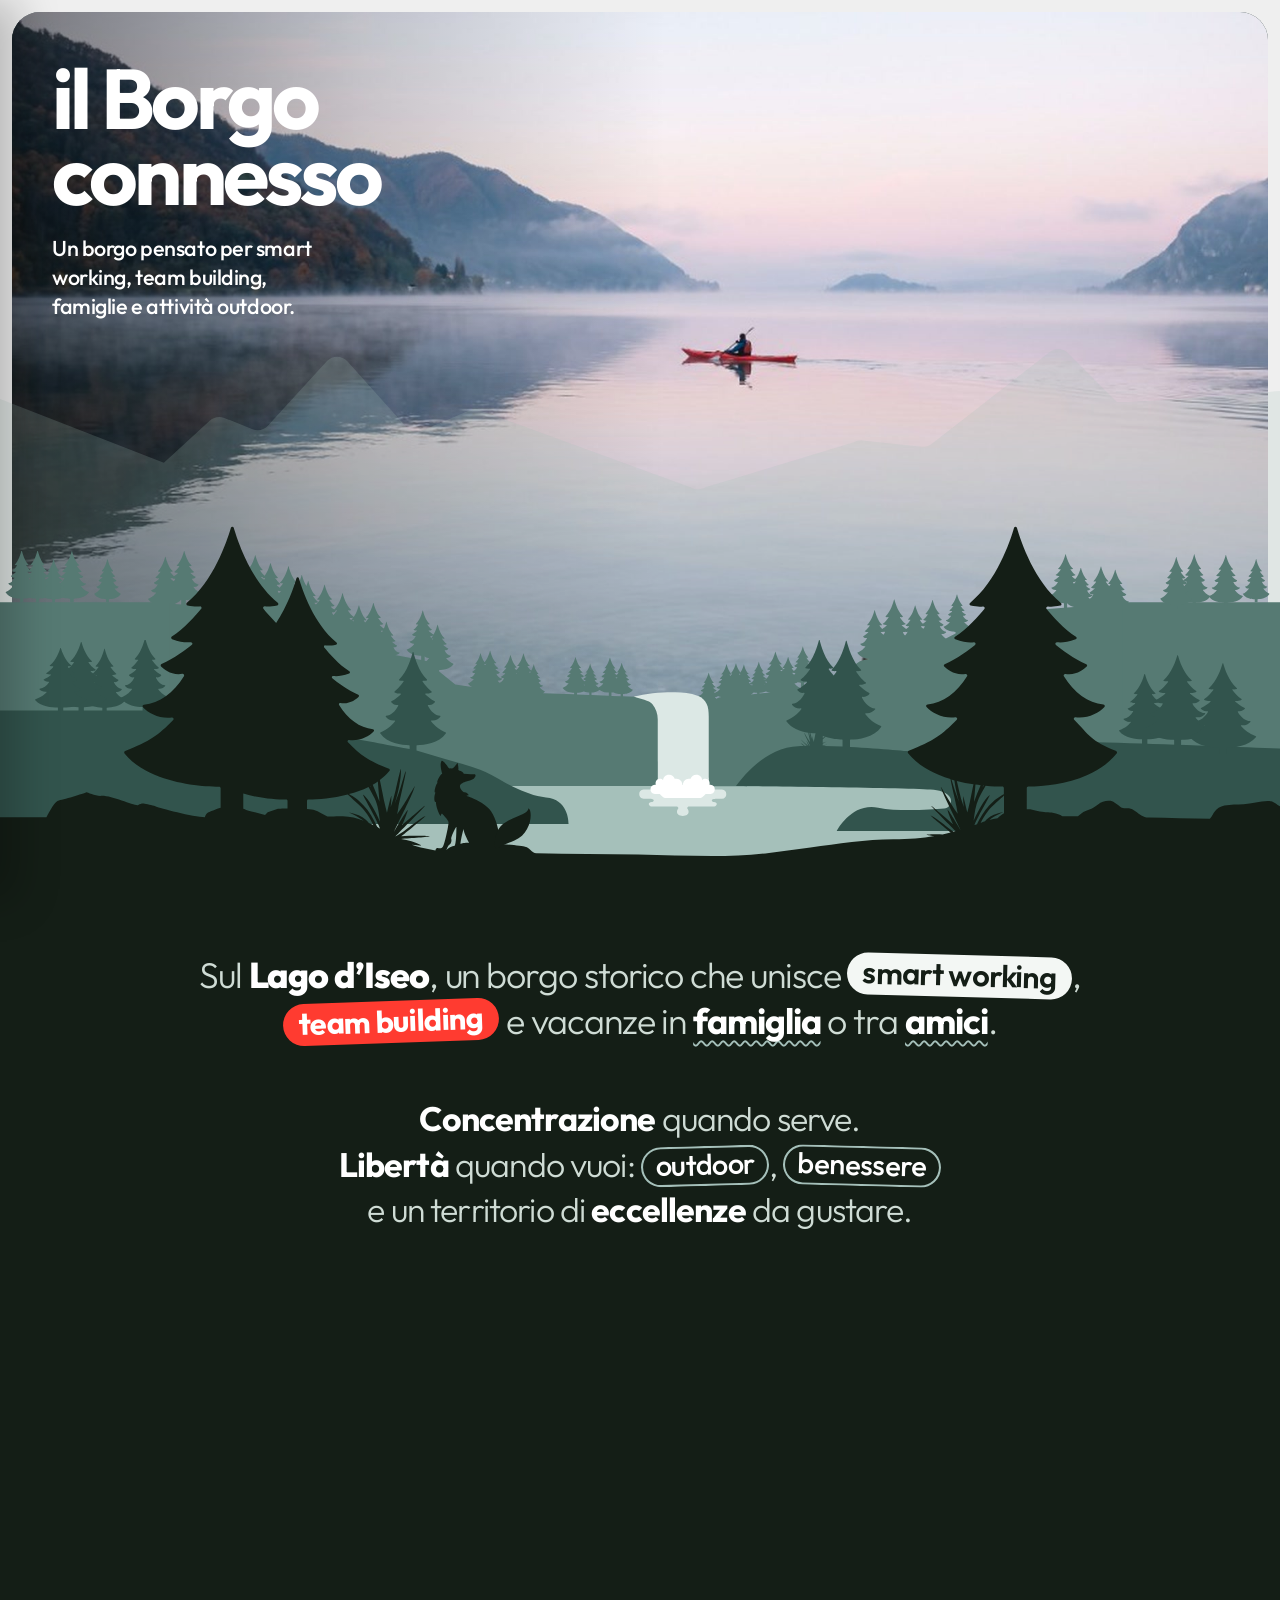
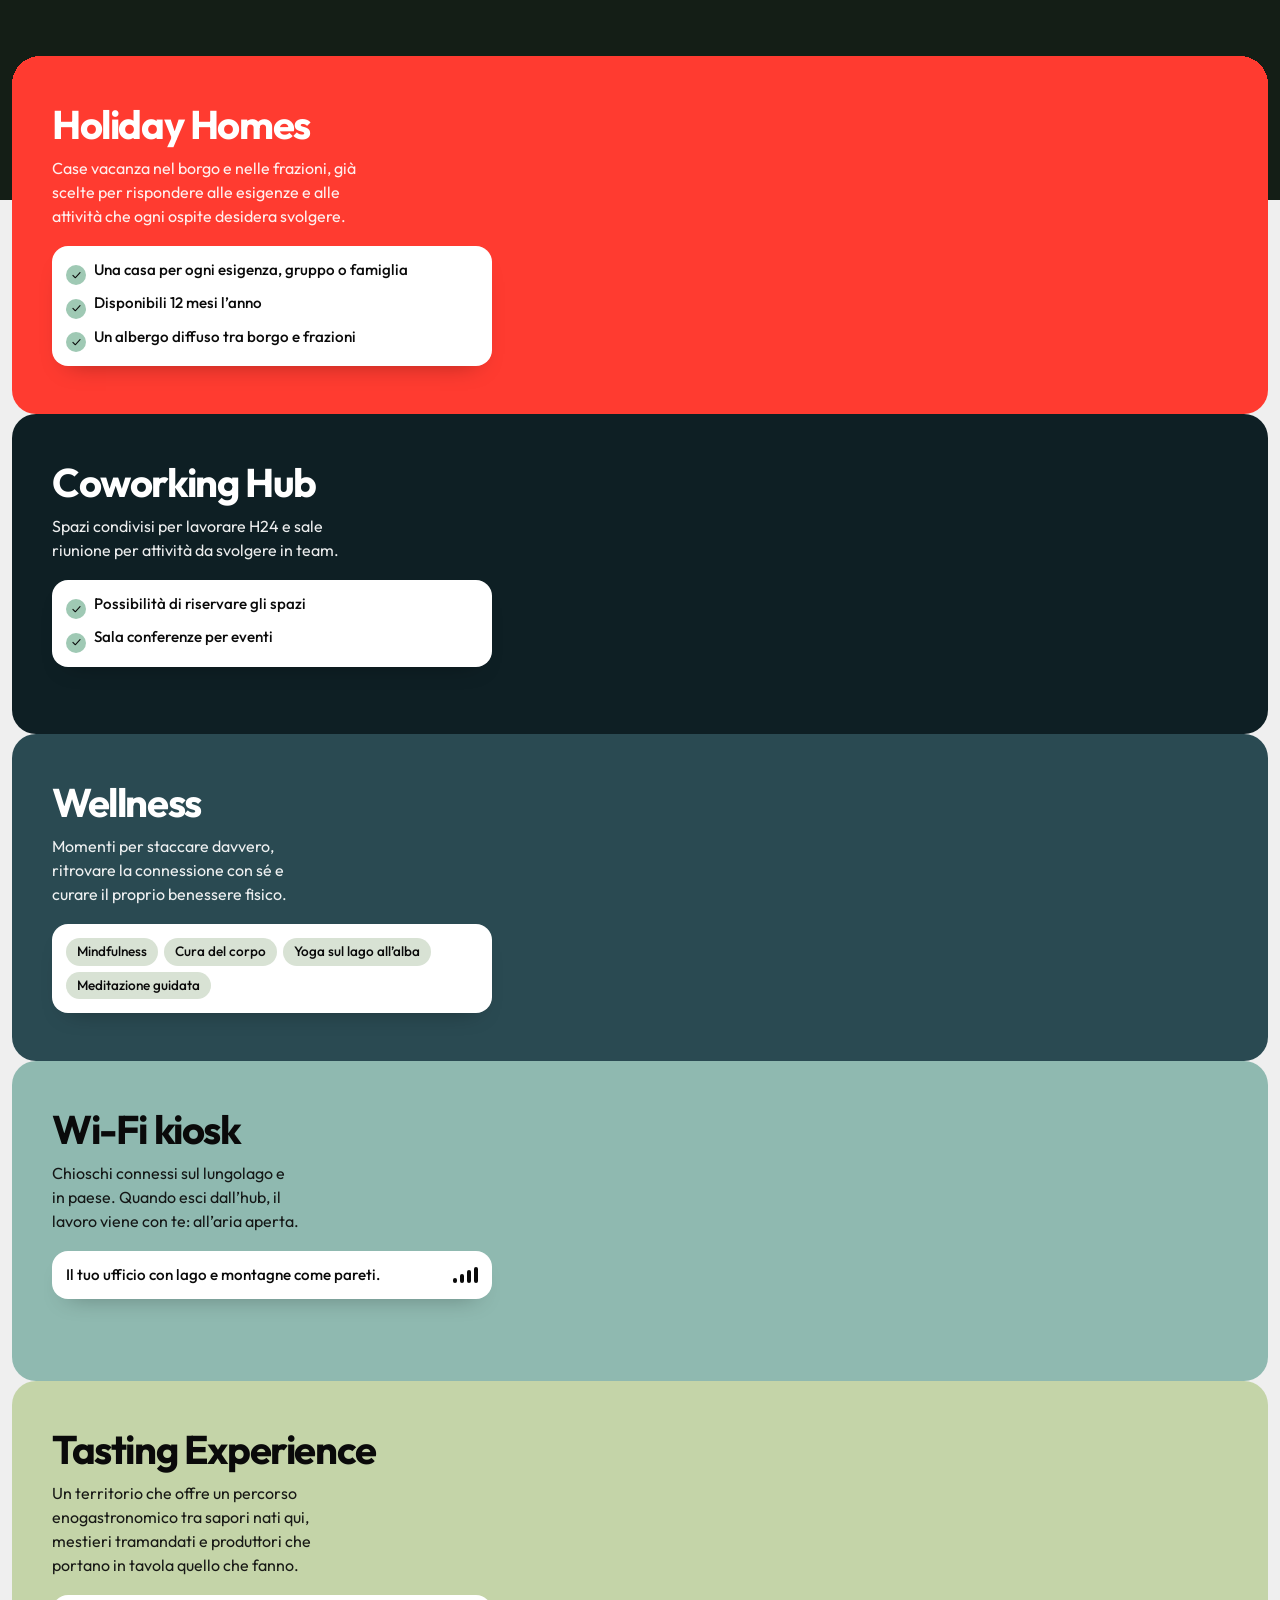
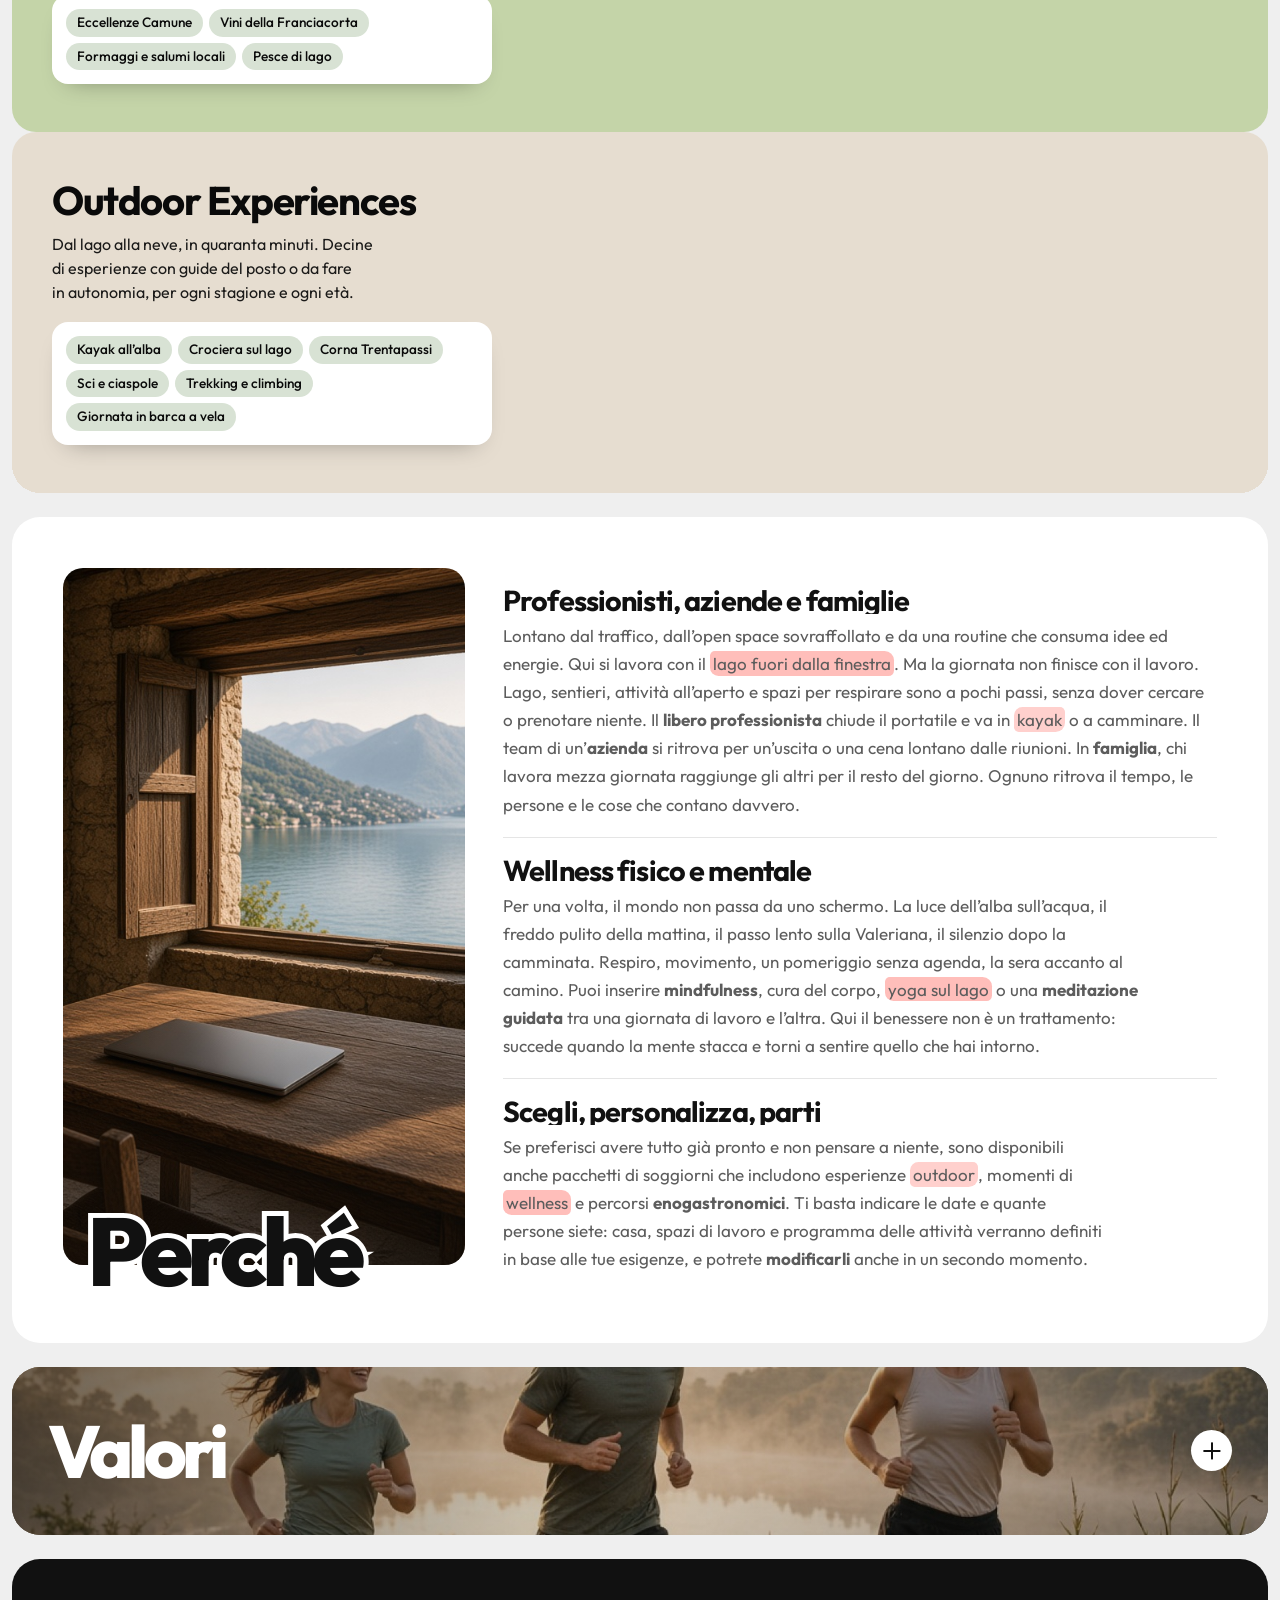
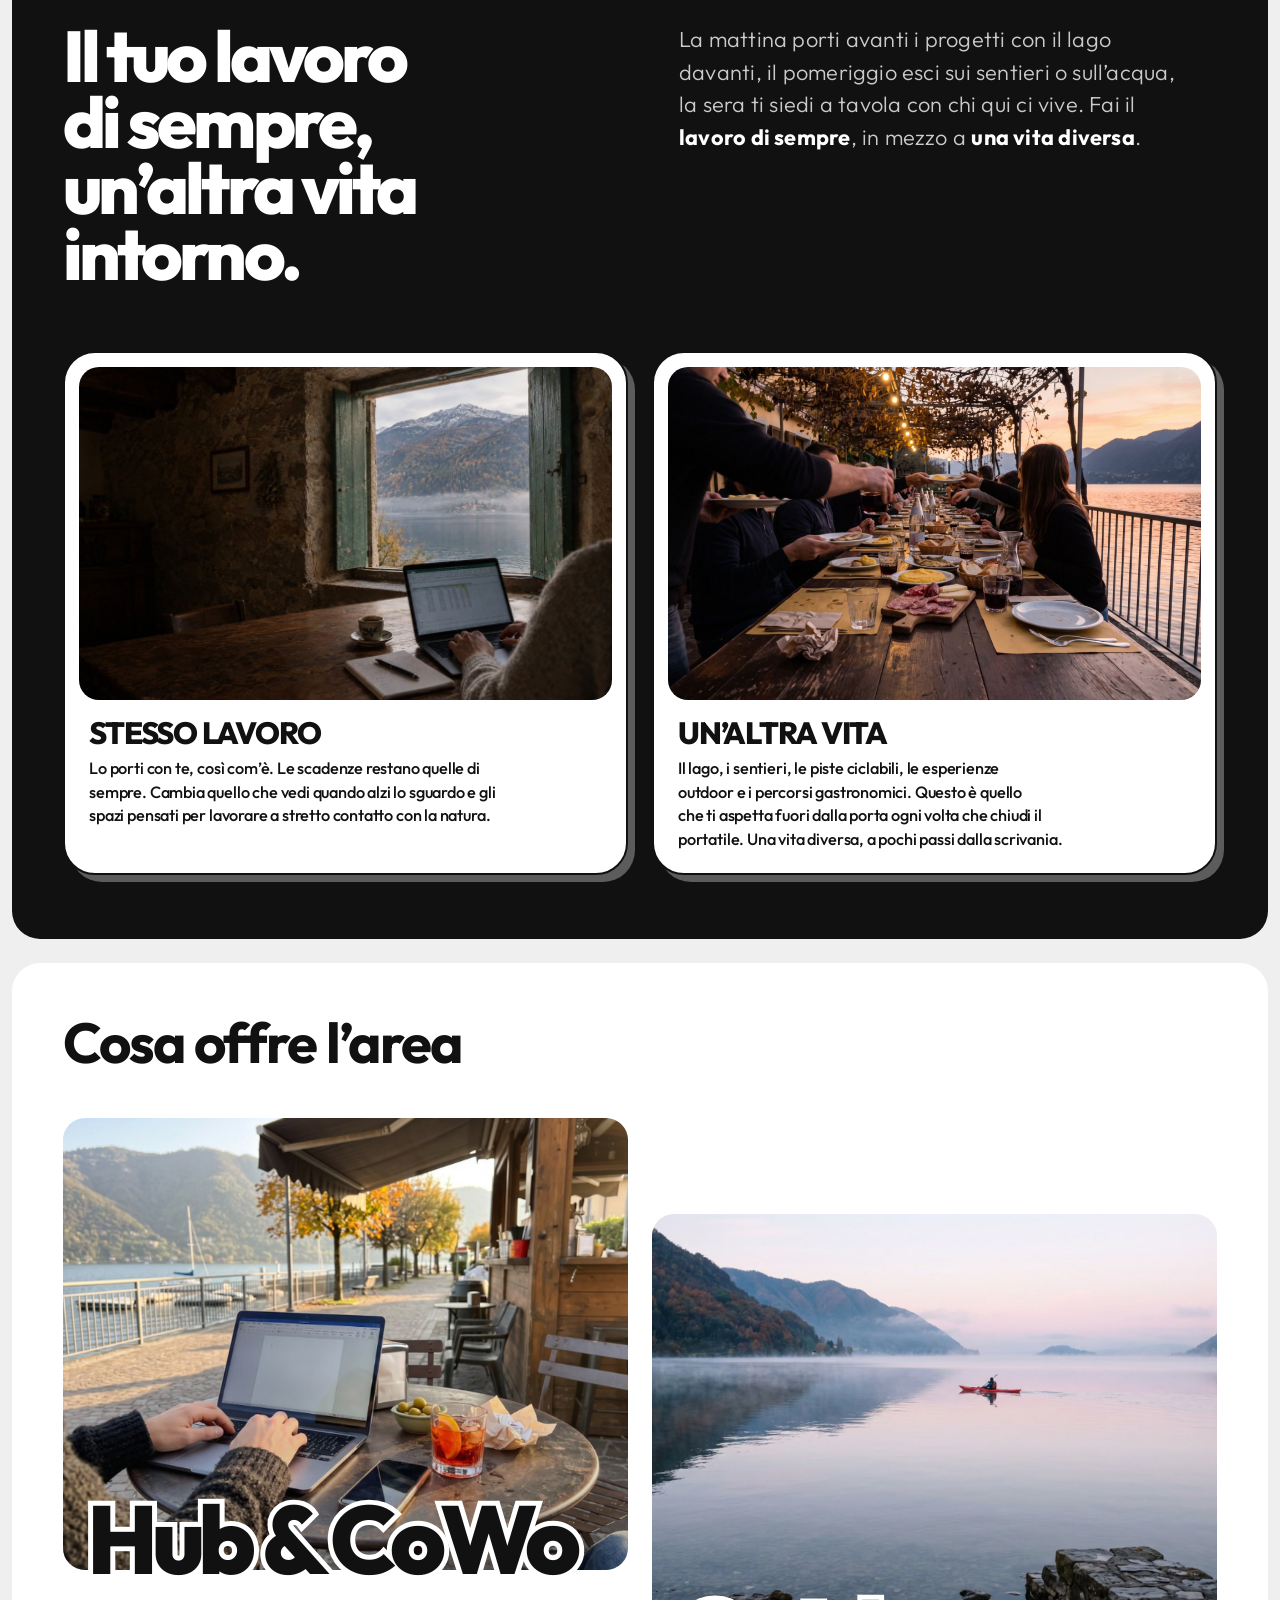
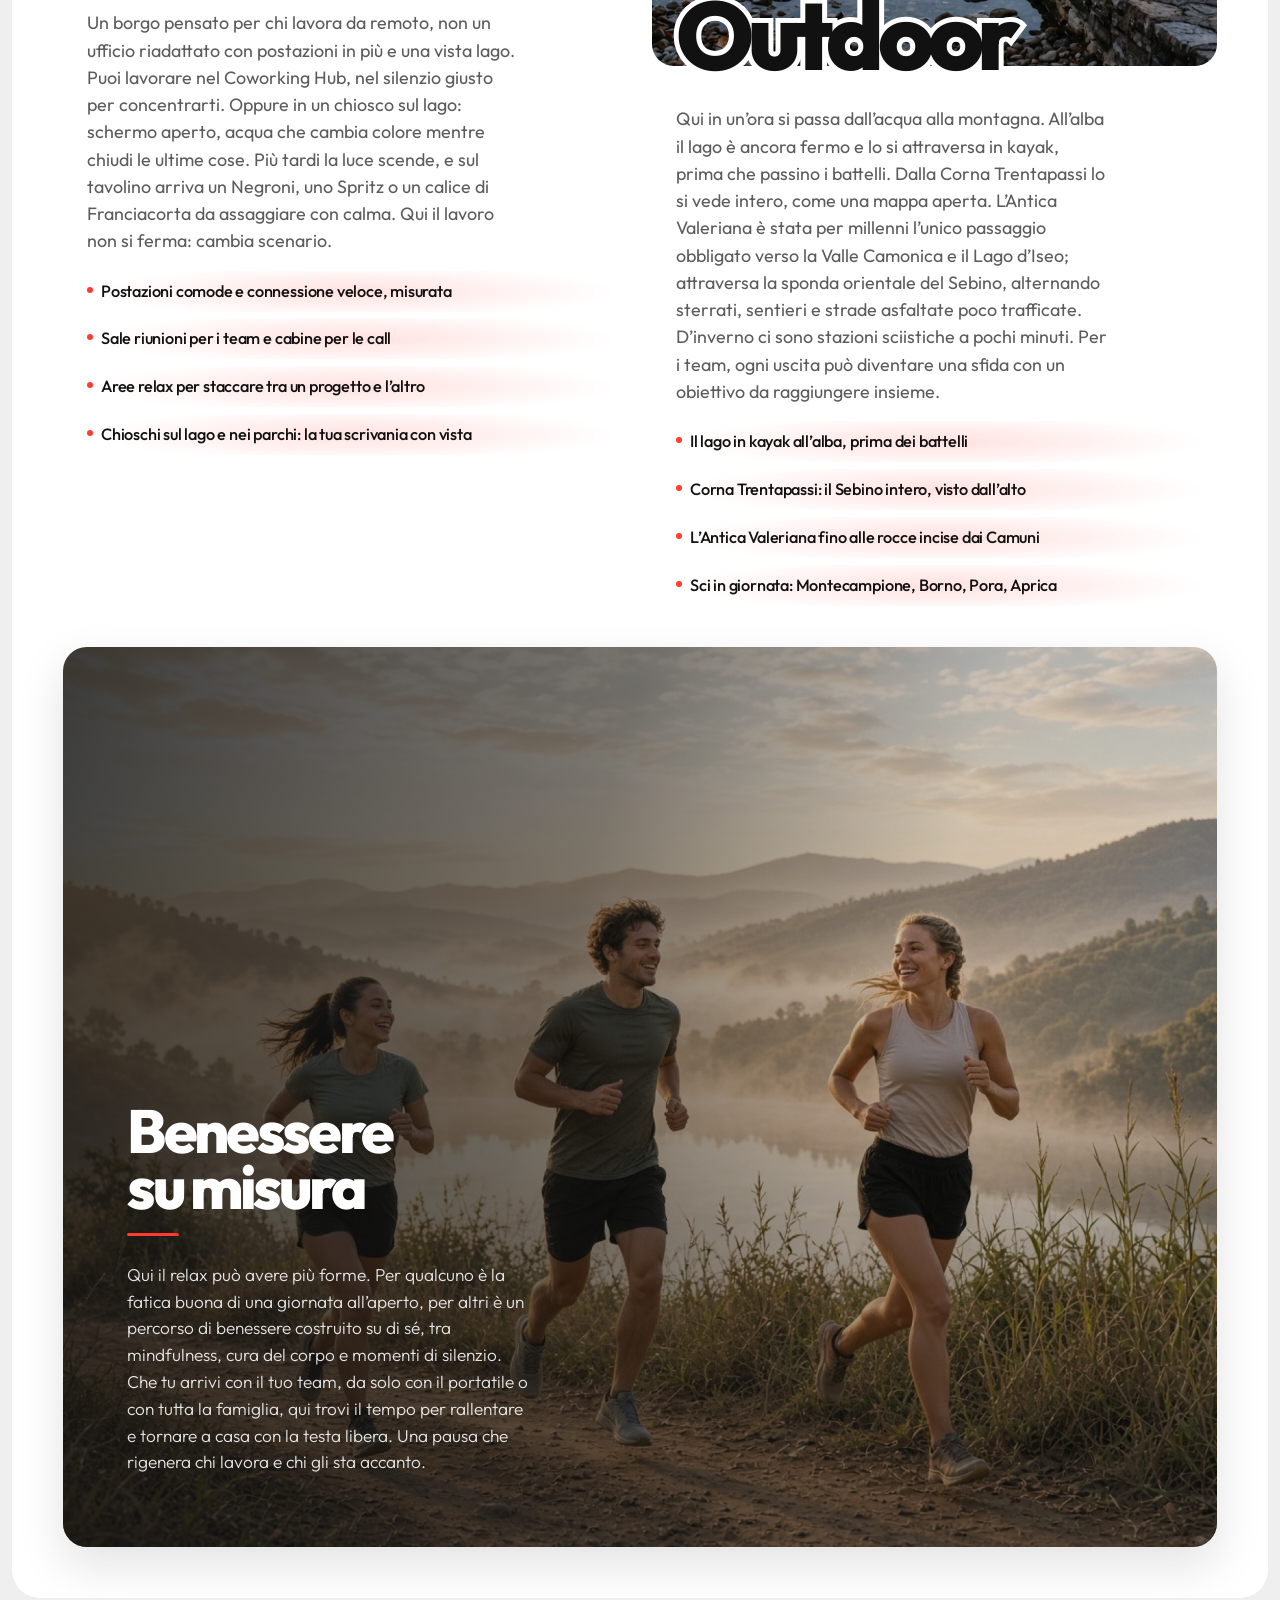
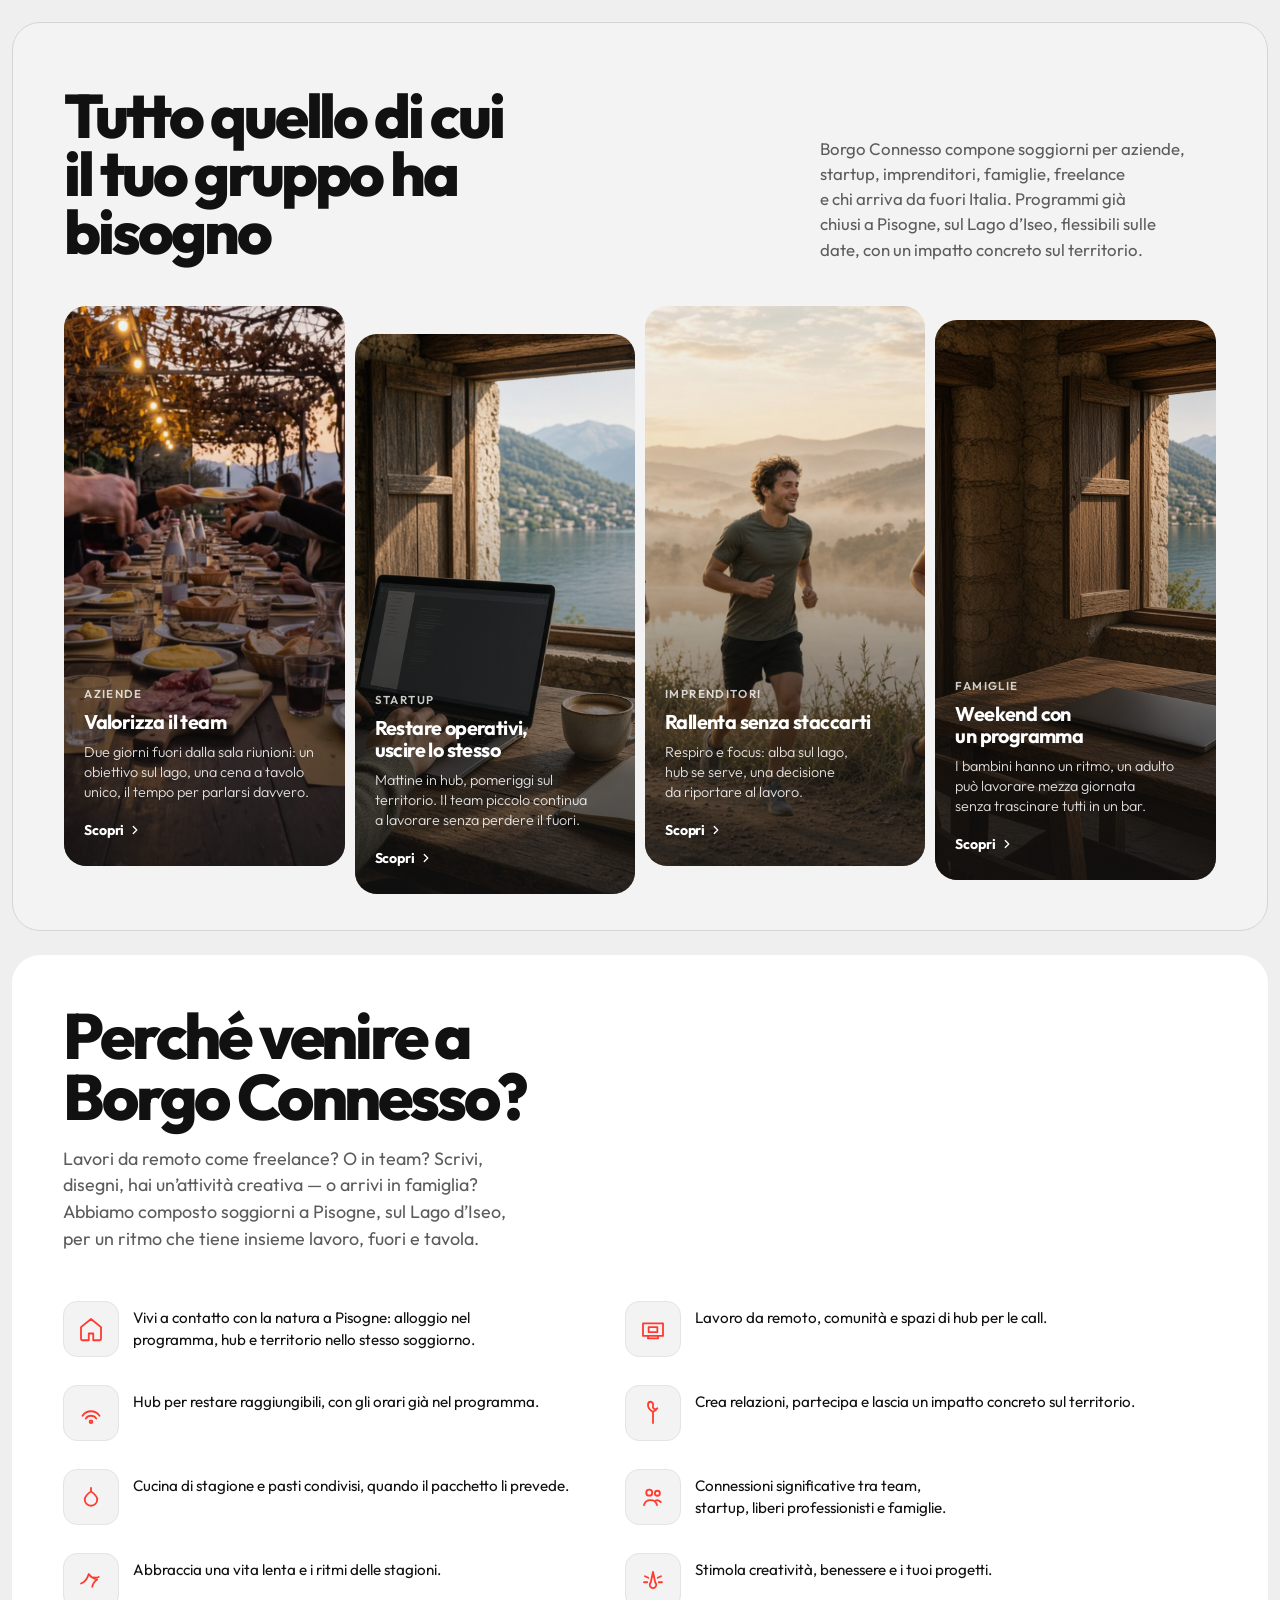
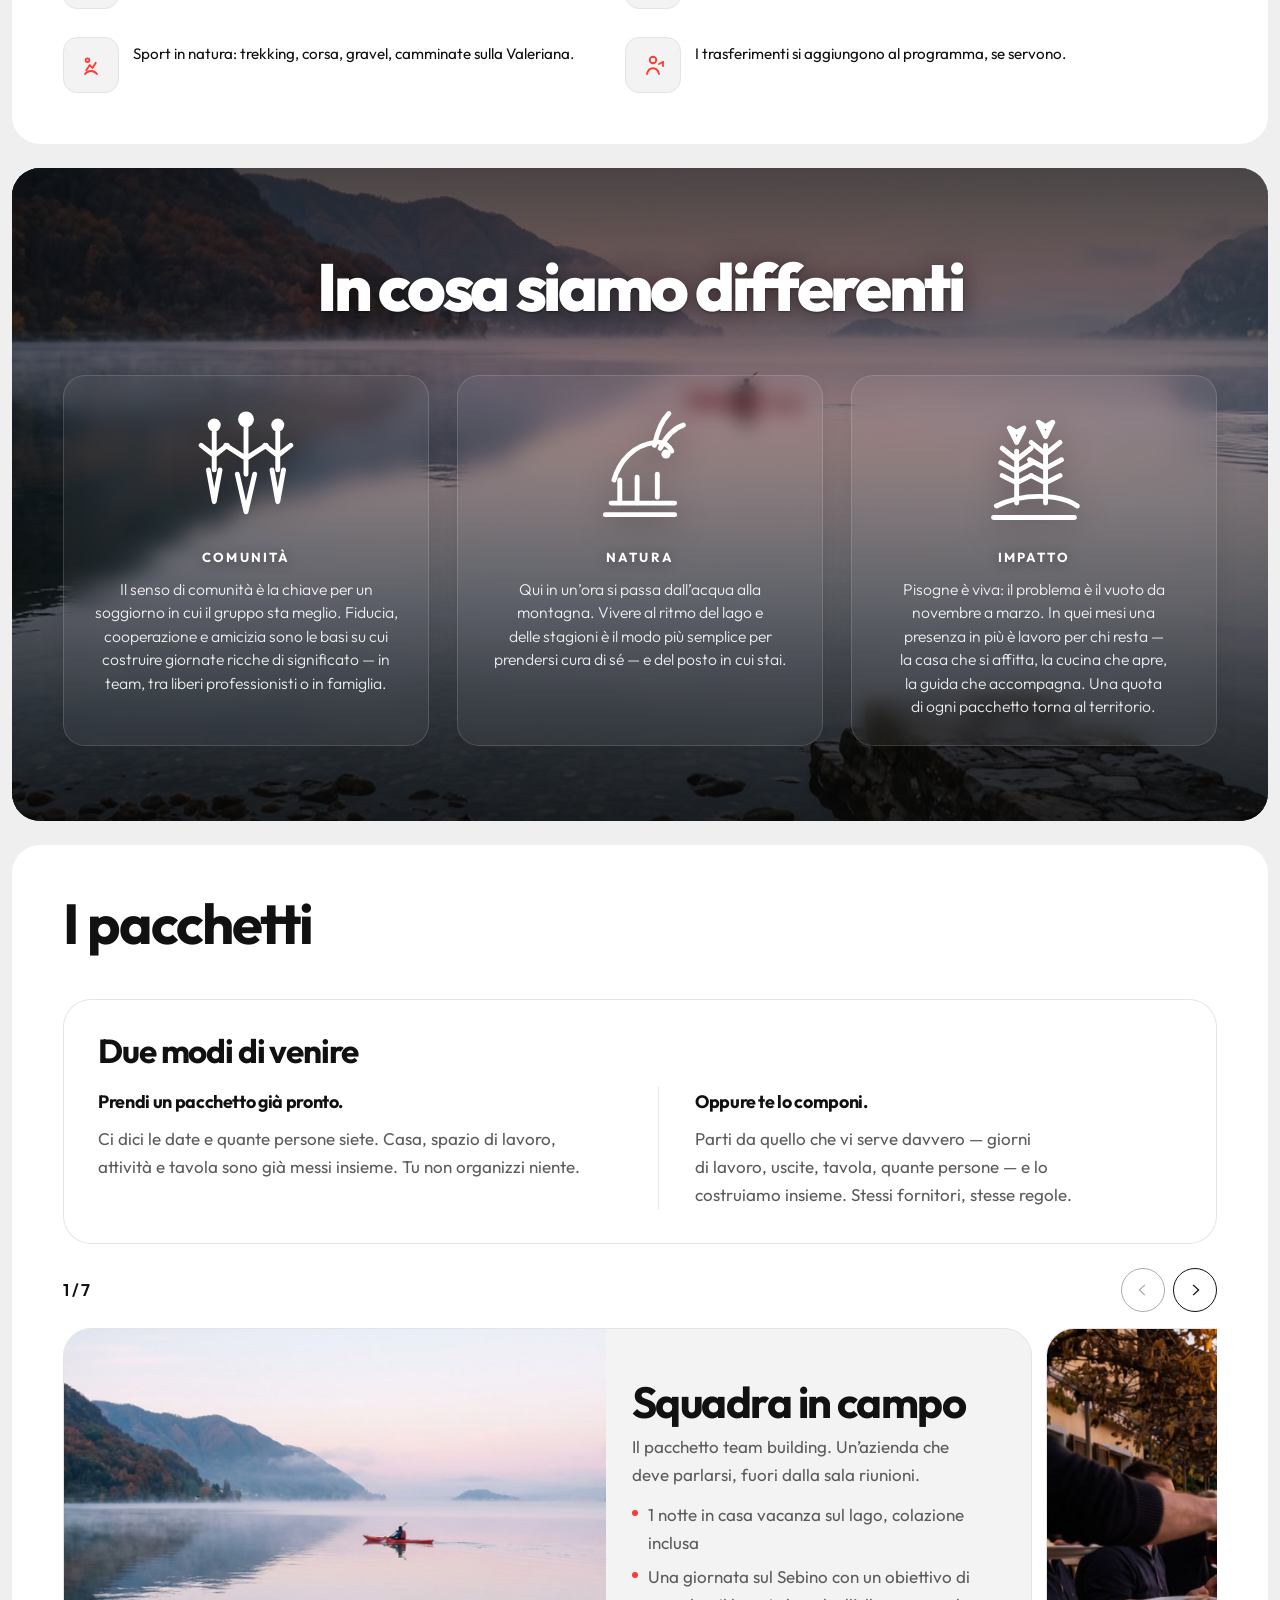
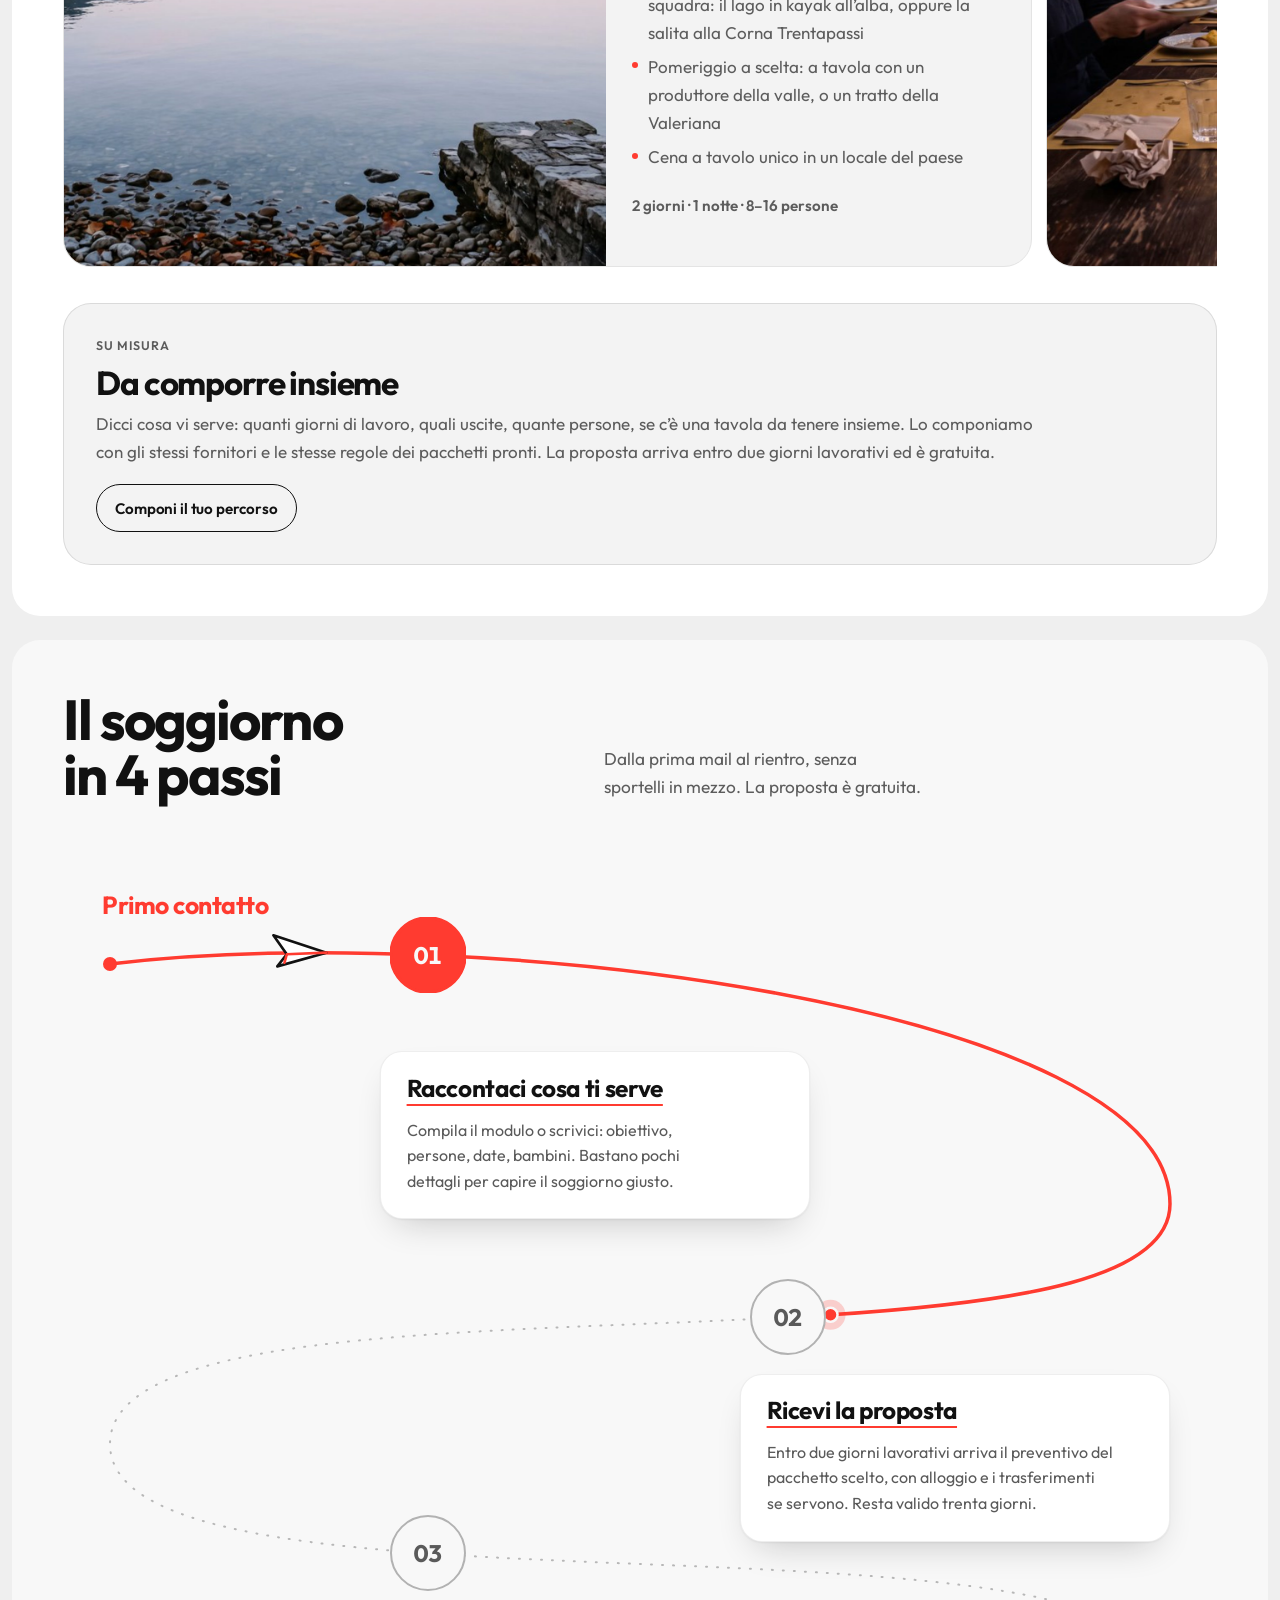
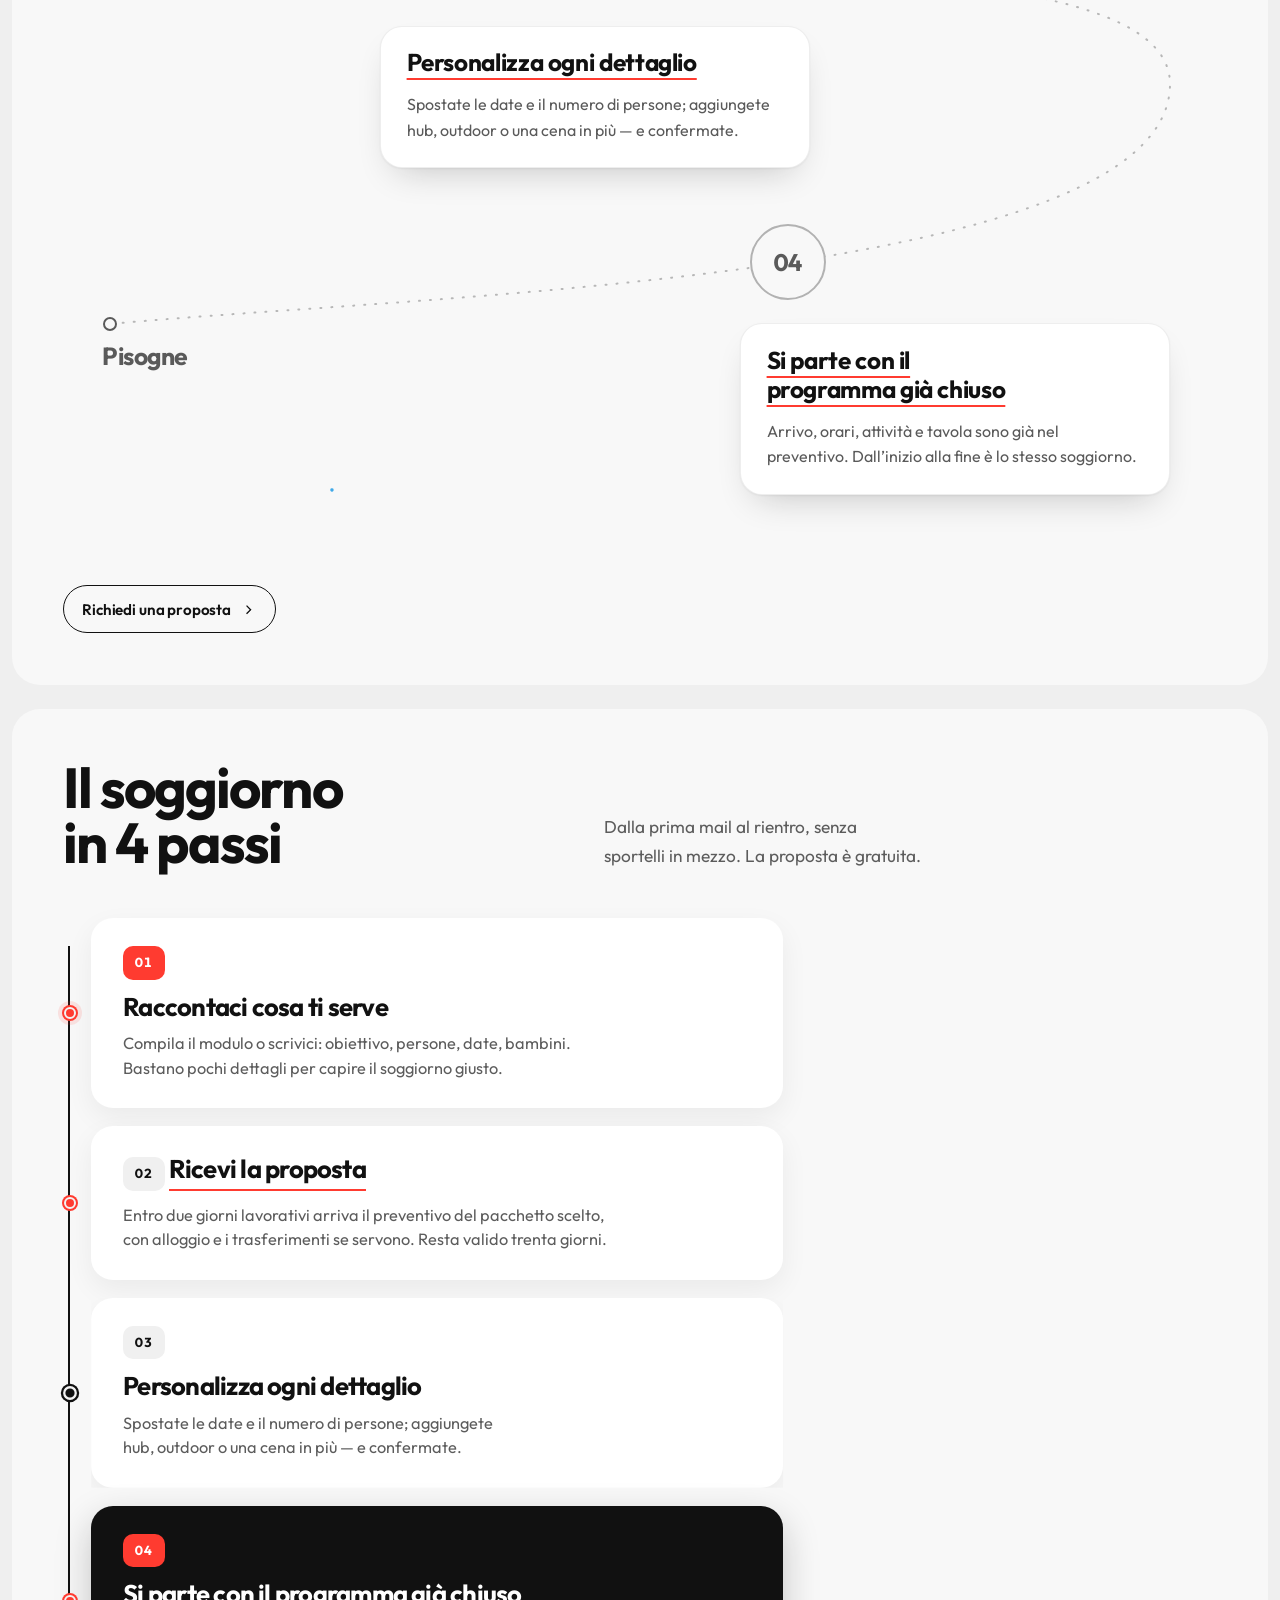
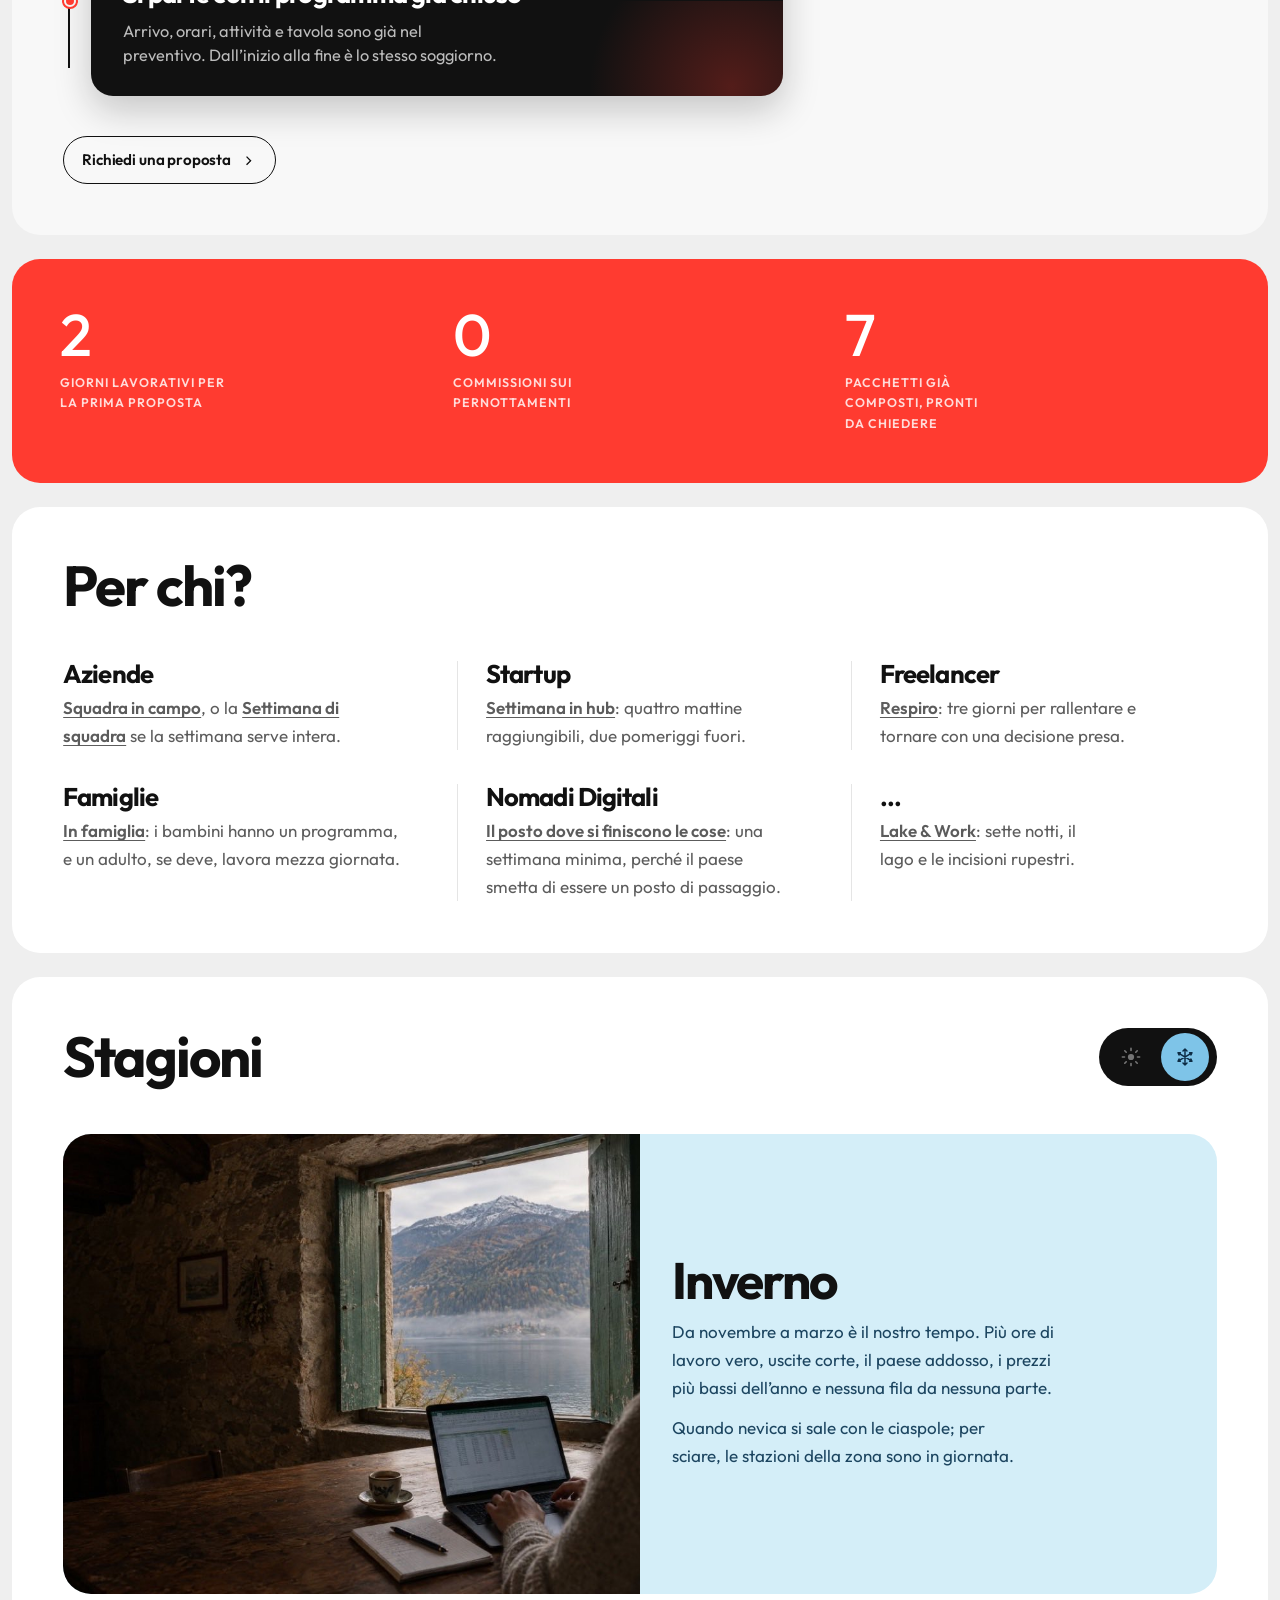
==== commit 653ff8e9: "Keep palette C’s dark-to-light gradient tied to stack position after the reorder. Co-authored-by: Cu" ====
--- a/index.html
+++ b/index.html
@@ -16,7 +16,7 @@
   <link rel="preconnect" href="https://fonts.gstatic.com" crossorigin>
   <link href="https://fonts.googleapis.com/css2?family=Inter:wght@400;500;600&family=Outfit:wght@300;400;500;600;700;800&display=swap" rel="stylesheet">
   <link rel="stylesheet" href="css/main-color.css?v=1">
-  <link rel="stylesheet" href="css/styles.css?v=341">
+  <link rel="stylesheet" href="css/styles.css?v=342">
   <link rel="stylesheet" href="css/timeline.css?v=7">
 </head>
 <body id="top">
@@ -150,7 +150,7 @@
             </li>
 
             <!-- 3 · Wellness -->
-            <li class="sog-card" style="--i:2; --tone:var(--sog-peach)">
+            <li class="sog-card is-dark" style="--i:2; --tone:var(--sog-lav)">
               <h3>Wellness</h3>
               <p>Momenti per staccare davvero, ritrovare la connessione con sé e curare il proprio benessere fisico.</p>
               <div class="sog-ui">
@@ -164,7 +164,7 @@
             </li>
 
             <!-- 4 · Wi-Fi kiosk (le tacche si animano: sono solo decorative) -->
-            <li class="sog-card" style="--i:3; --tone:var(--sog-ochre)">
+            <li class="sog-card" style="--i:3; --tone:var(--sog-peach)">
               <h3>Wi-Fi kiosk</h3>
               <p>Chioschi connessi sul lungolago e in paese. Quando esci dall’hub, il lavoro viene con te: all’aria aperta.</p>
               <div class="sog-ui">
@@ -173,7 +173,7 @@
             </li>
 
             <!-- 5 · Tasting Experience (penultima) -->
-            <li class="sog-card" style="--i:4; --tone:var(--sog-sand)">
+            <li class="sog-card" style="--i:4; --tone:var(--sog-ochre)">
               <h3>Tasting Experience</h3>
               <p>Un territorio che offre un percorso enogastronomico tra sapori nati qui, mestieri tramandati e produttori che portano in tavola quello che fanno.</p>
               <div class="sog-ui">
@@ -184,7 +184,7 @@
             </li>
 
             <!-- 6 · Outdoor Experiences (ultima; lo sci è nelle stazioni vicine, non a Pisogne) -->
-            <li class="sog-card is-dark" style="--i:5; --tone:var(--sog-lav)">
+            <li class="sog-card" style="--i:5; --tone:var(--sog-sand)">
               <h3>Outdoor Experiences</h3>
               <p>Dal lago alla neve, in quaranta minuti. Decine di esperienze con guide del posto o da fare in autonomia, per ogni stagione e ogni età.</p>
               <div class="sog-ui">
--- a/css/styles.css
+++ b/css/styles.css
@@ -6469,12 +6469,12 @@
    ========================================================================== */
 .room--soggiorno {
   --sog-pink: var(--main-color); /* card 1 · Holiday Homes = Main Color */
-  /* Palette C · Notte sul Sebino (card 2–6) */
-  --sog-teal: #0e1f24;   /* card 2 · Coworking Hub */
-  --sog-peach: #8fb9b0;  /* card 3 · Wellness */
-  --sog-ochre: #c4d4a8;  /* card 4 · Wi-Fi kiosk */
-  --sog-sand: #e6ddd0;   /* card 5 · Tasting Experience */
-  --sog-lav: #2a4a52;    /* card 6 · Outdoor Experiences */
+  /* Palette C · Notte sul Sebino — gradazione per posizione (scuro → chiaro) */
+  --sog-teal: #0e1f24;   /* pos 2 */
+  --sog-lav: #2a4a52;    /* pos 3 */
+  --sog-peach: #8fb9b0;  /* pos 4 */
+  --sog-ochre: #c4d4a8;  /* pos 5 */
+  --sog-sand: #e6ddd0;   /* pos 6 */
   --sog-cream: #d8e2d4;  /* fondo dei chip */
   --sog-mint: #9fc9b4;   /* spunte ✓ */
   --sog-ink: #0a0a0a;
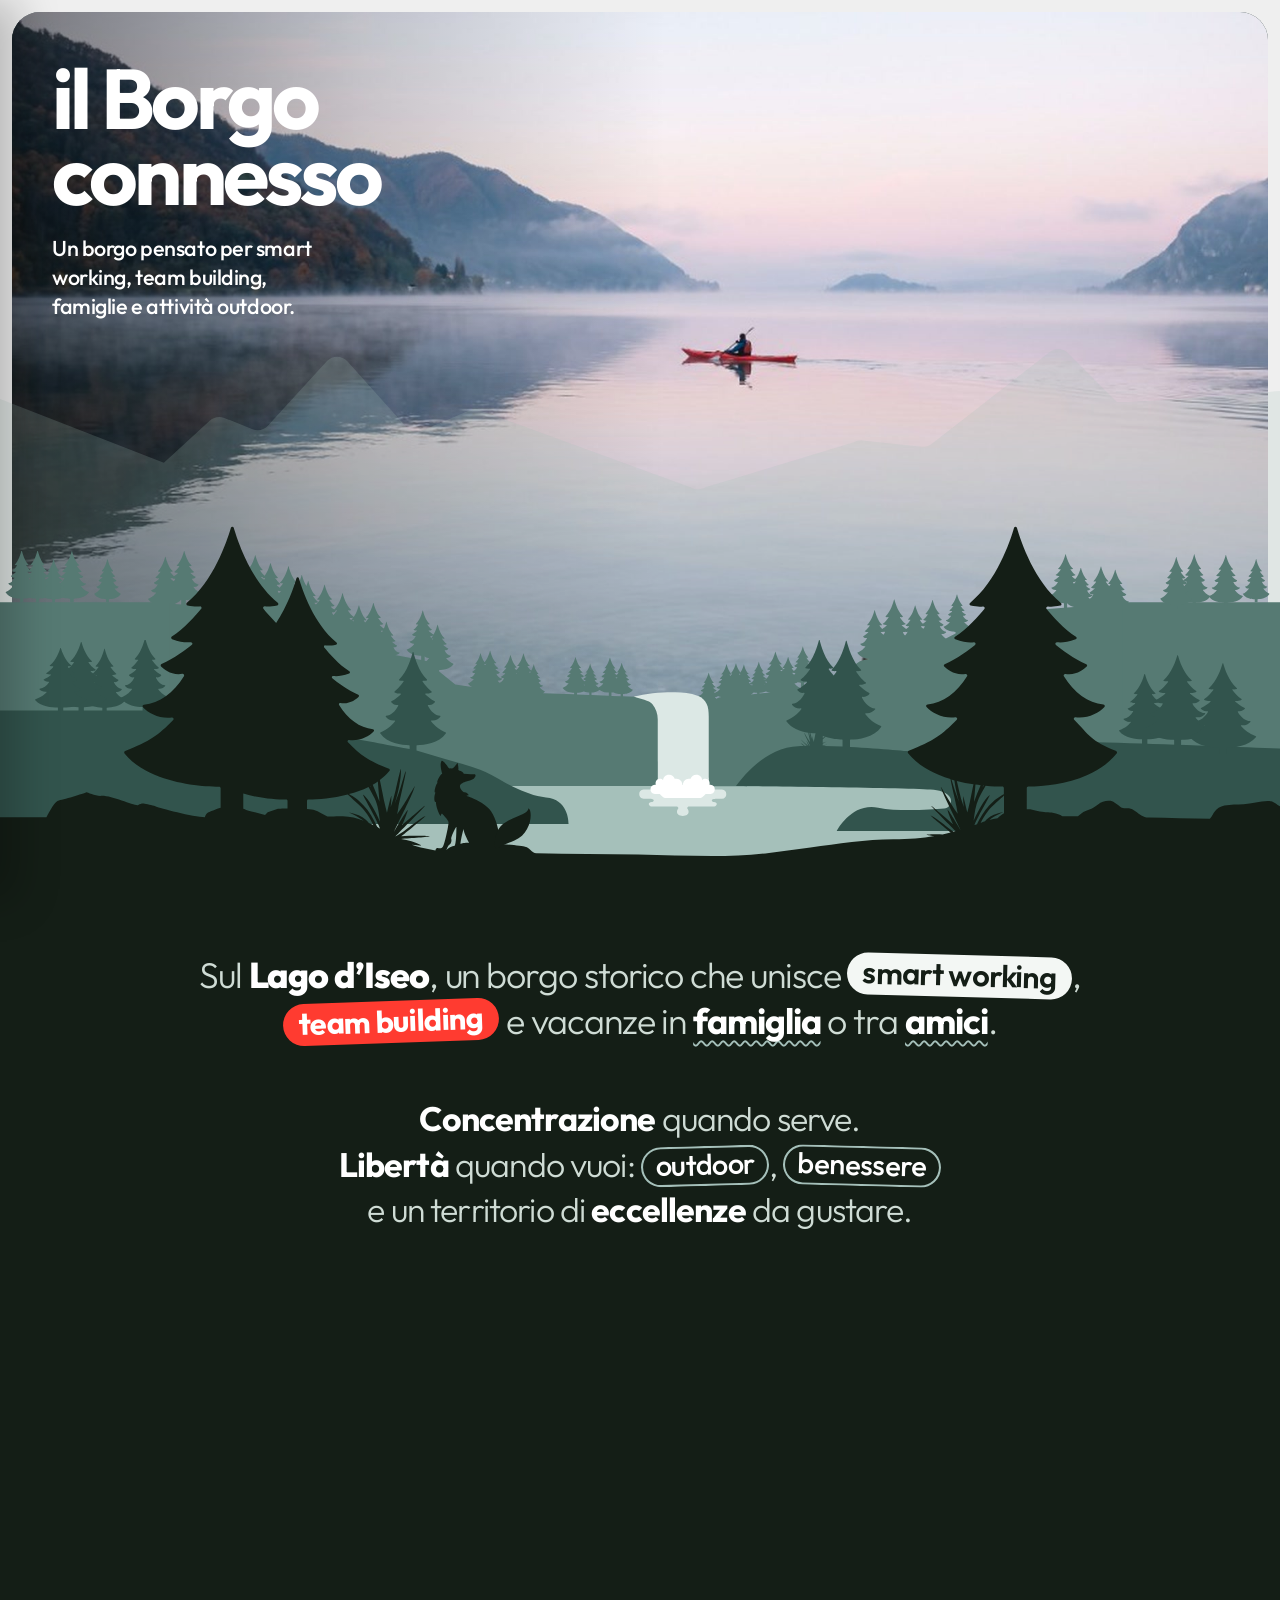
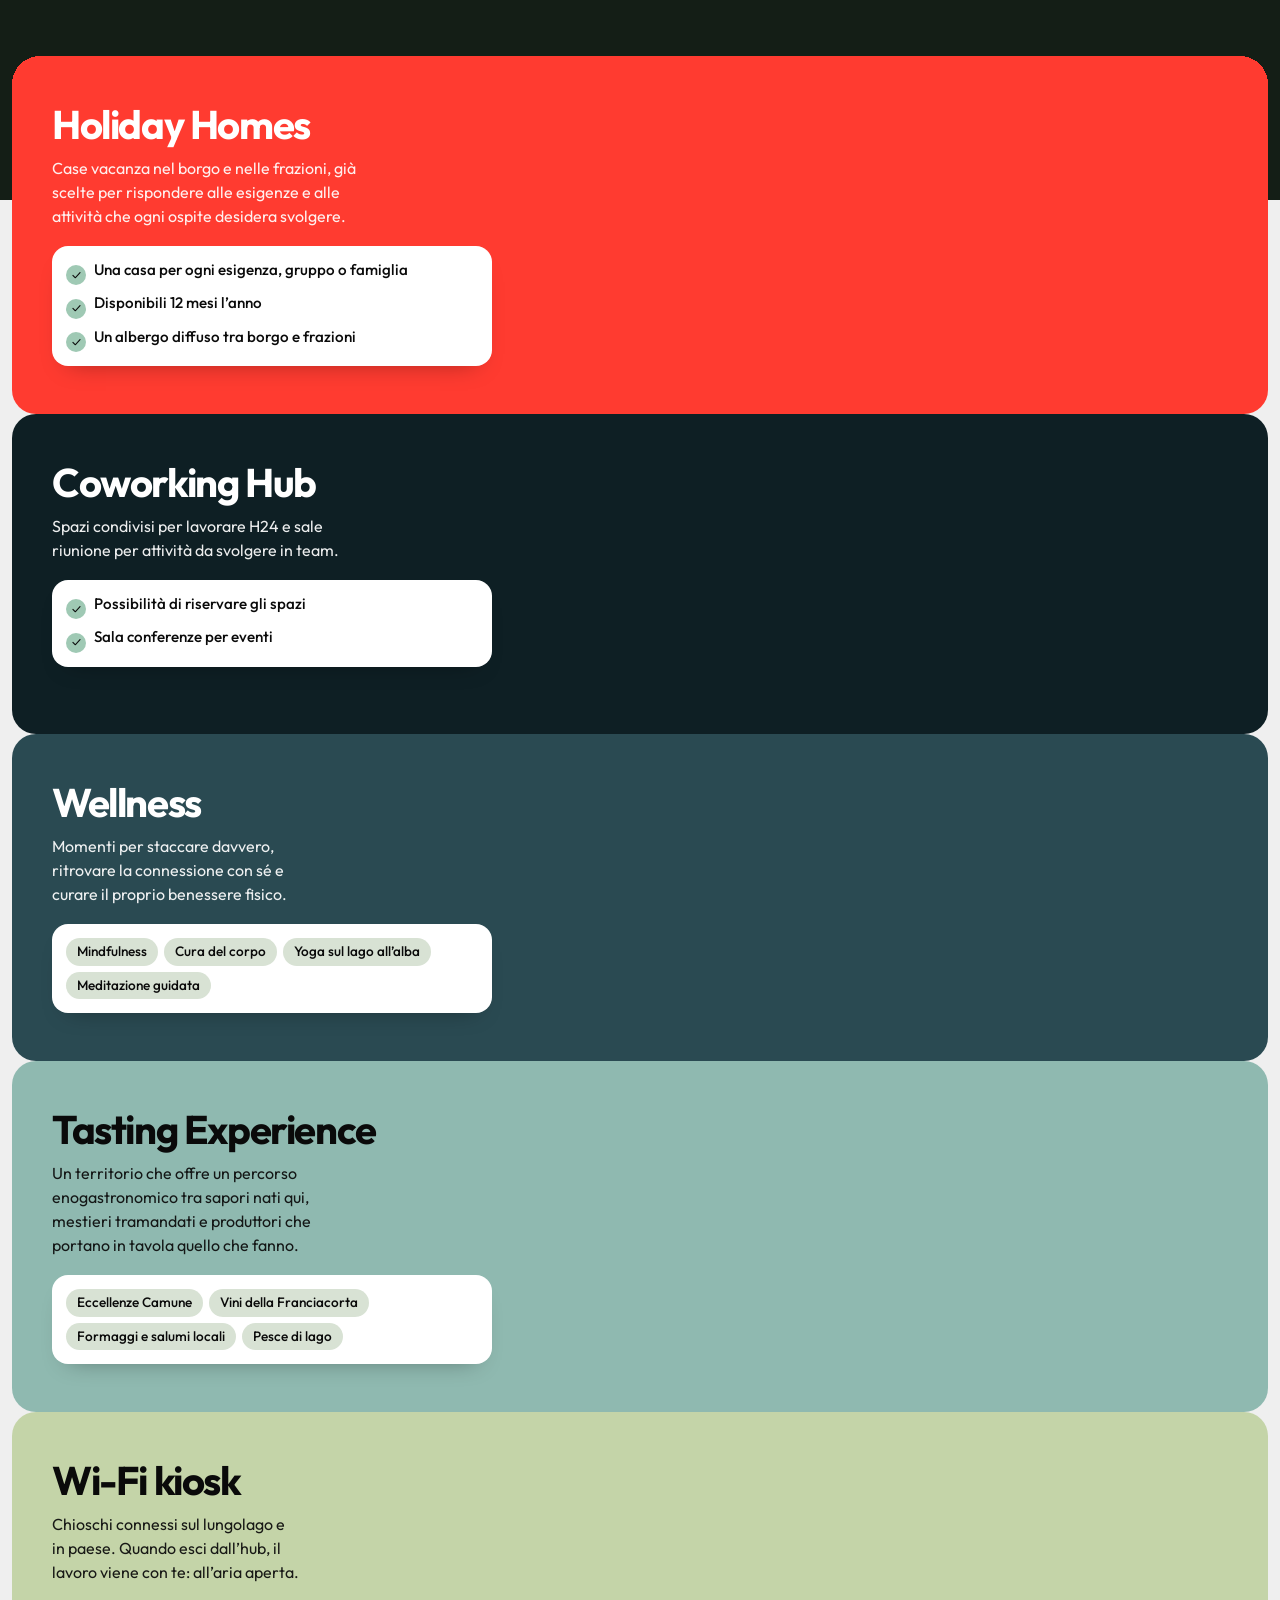
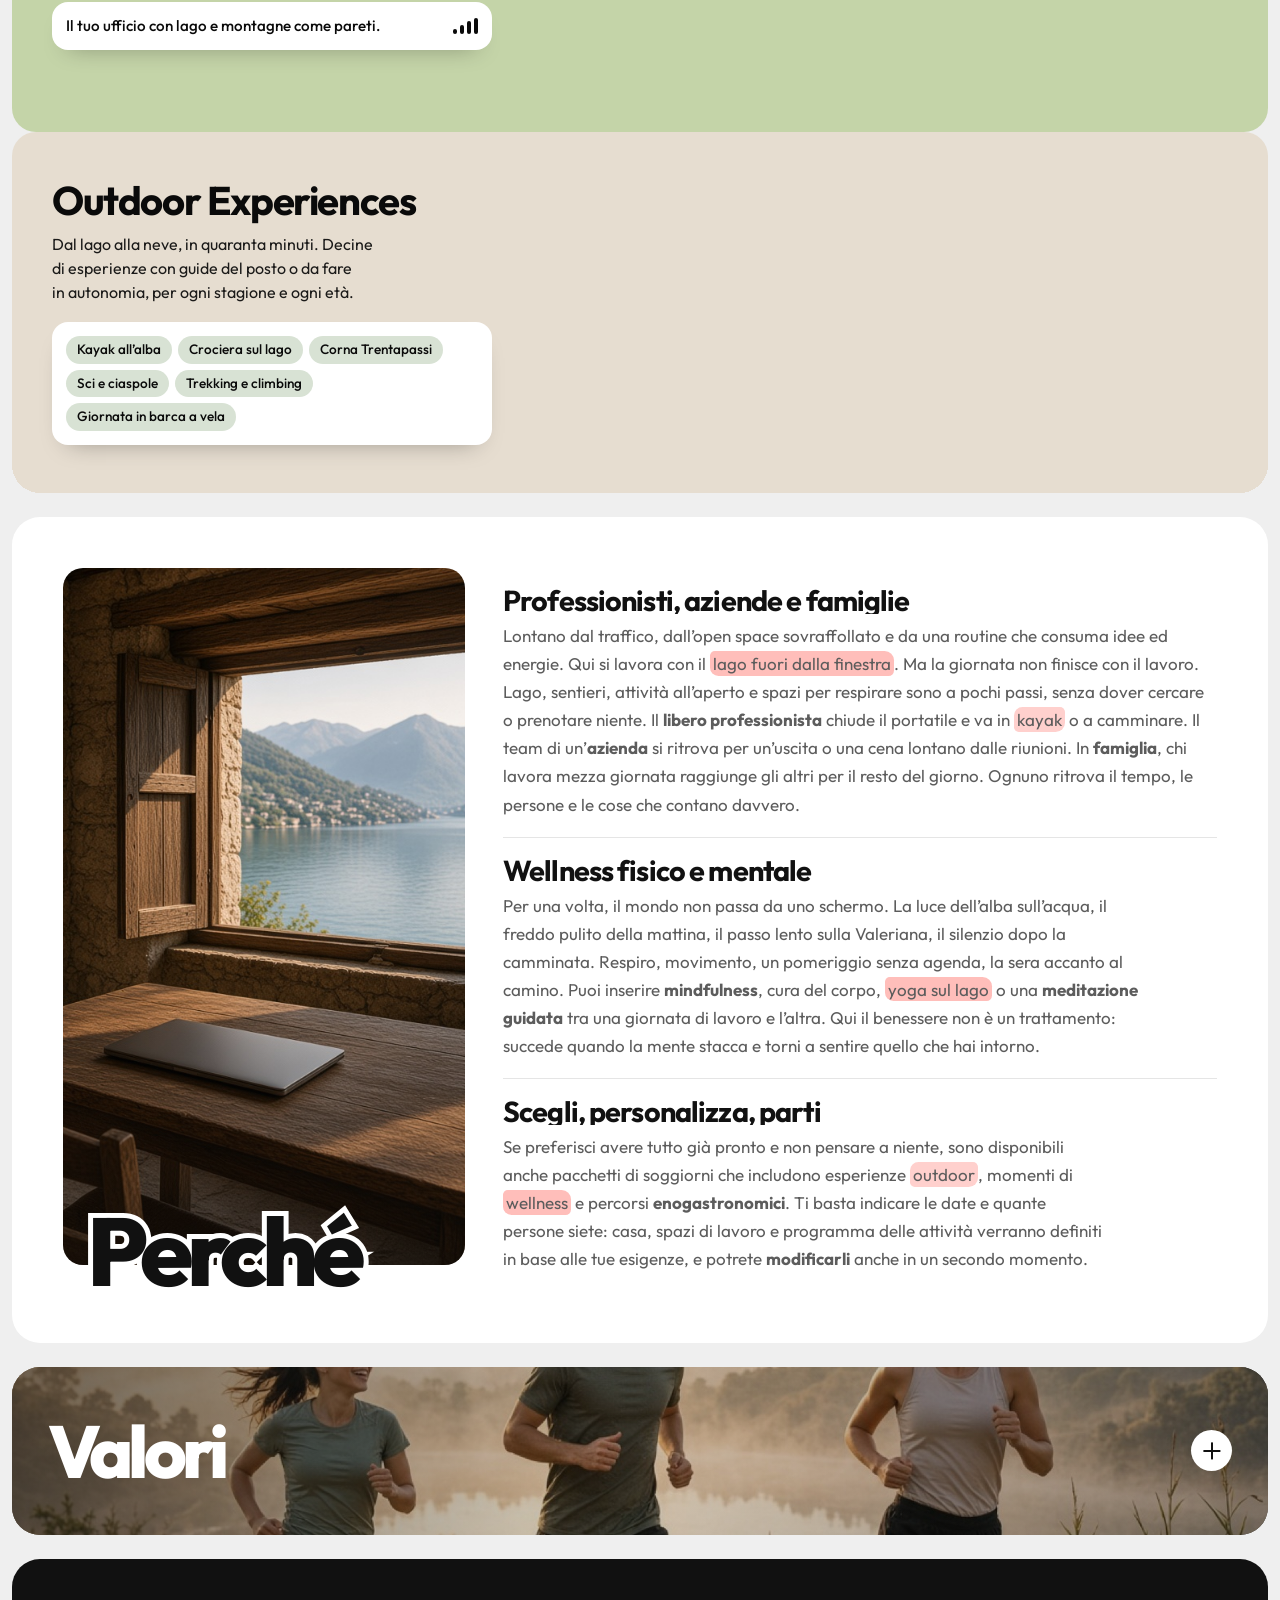
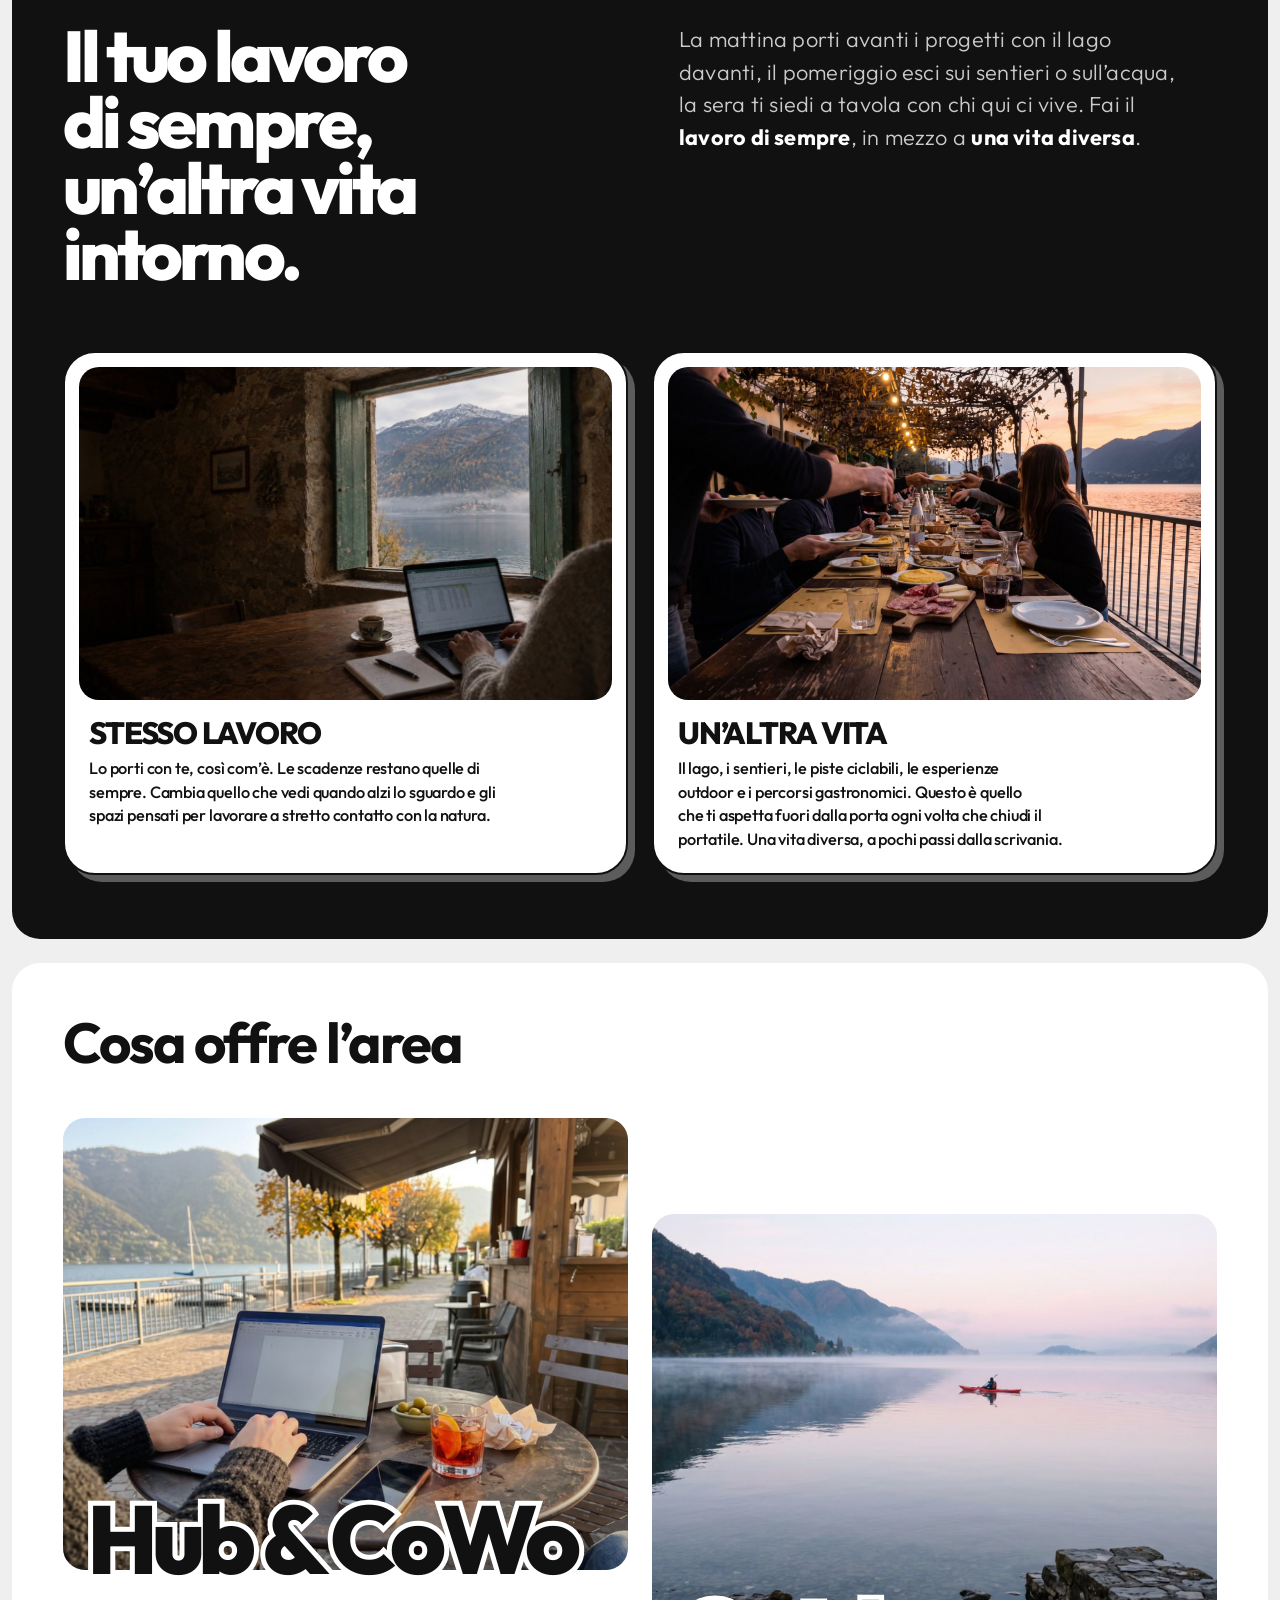
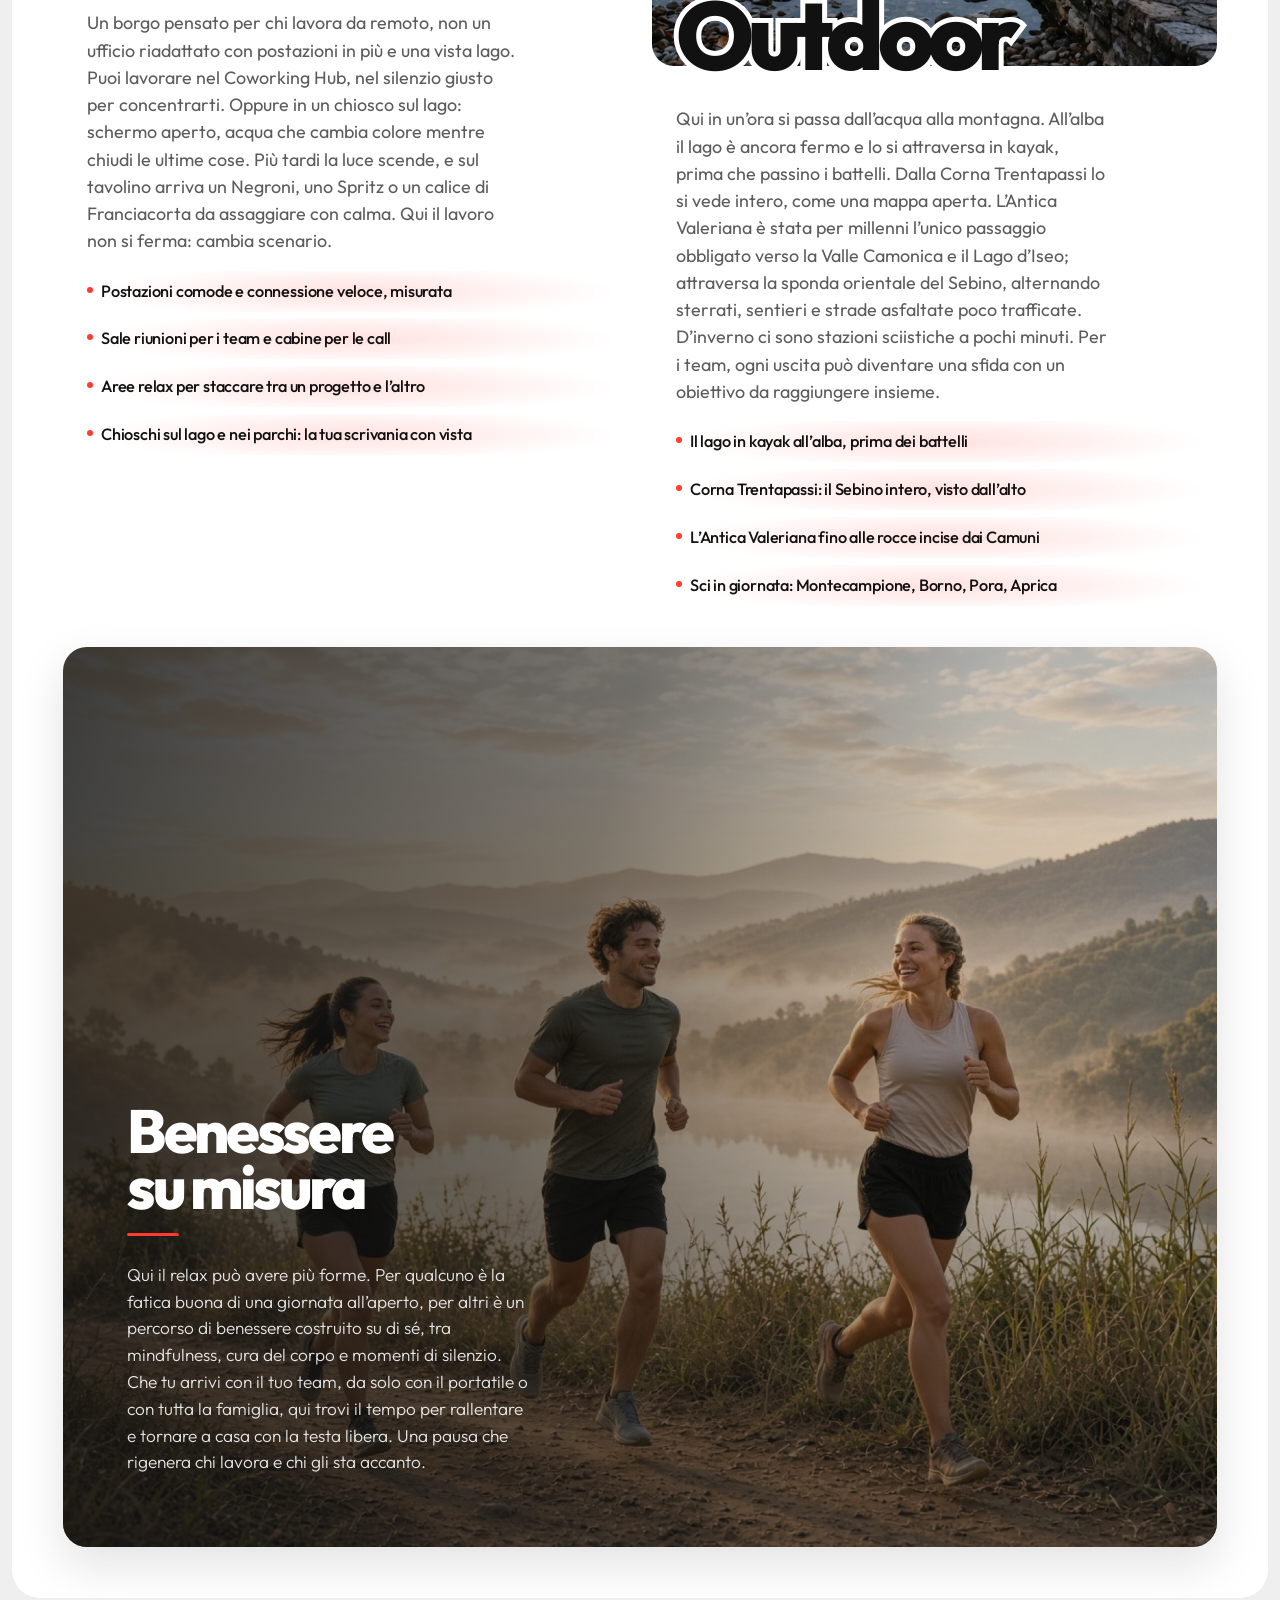
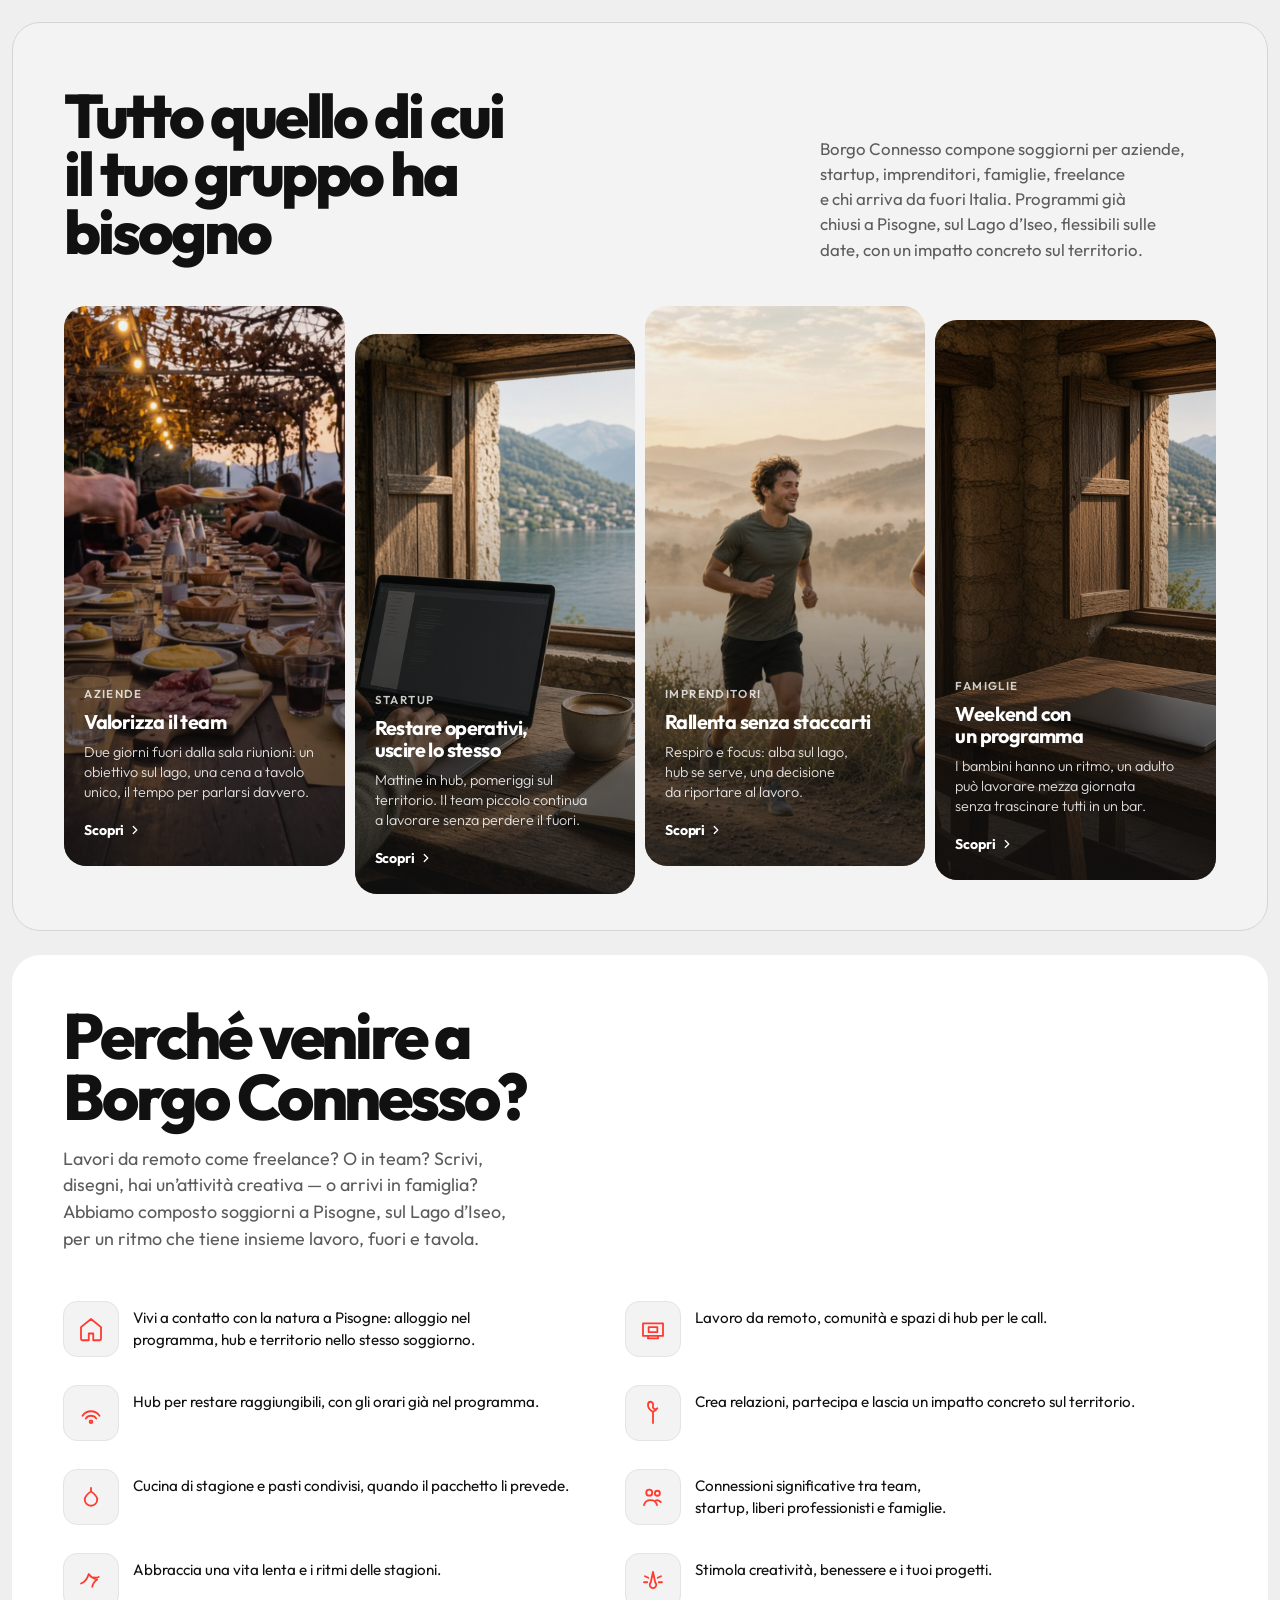
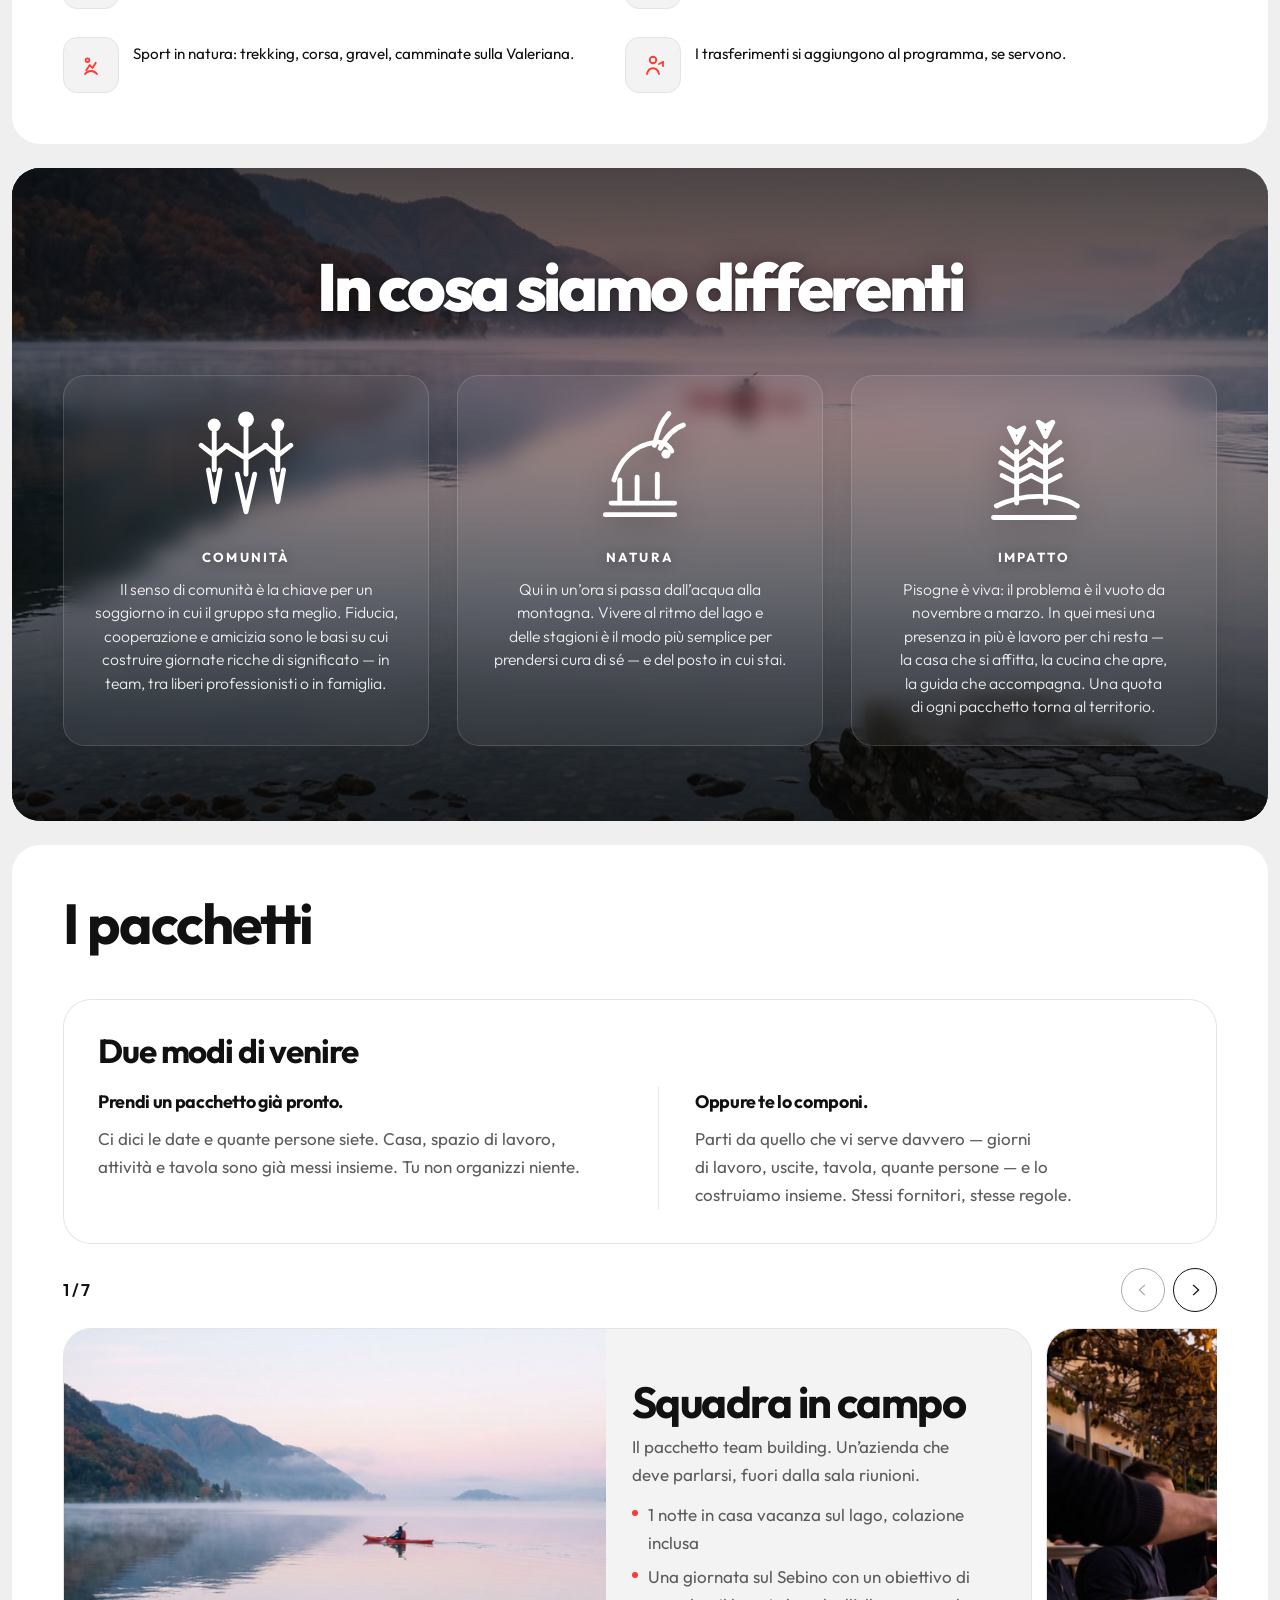
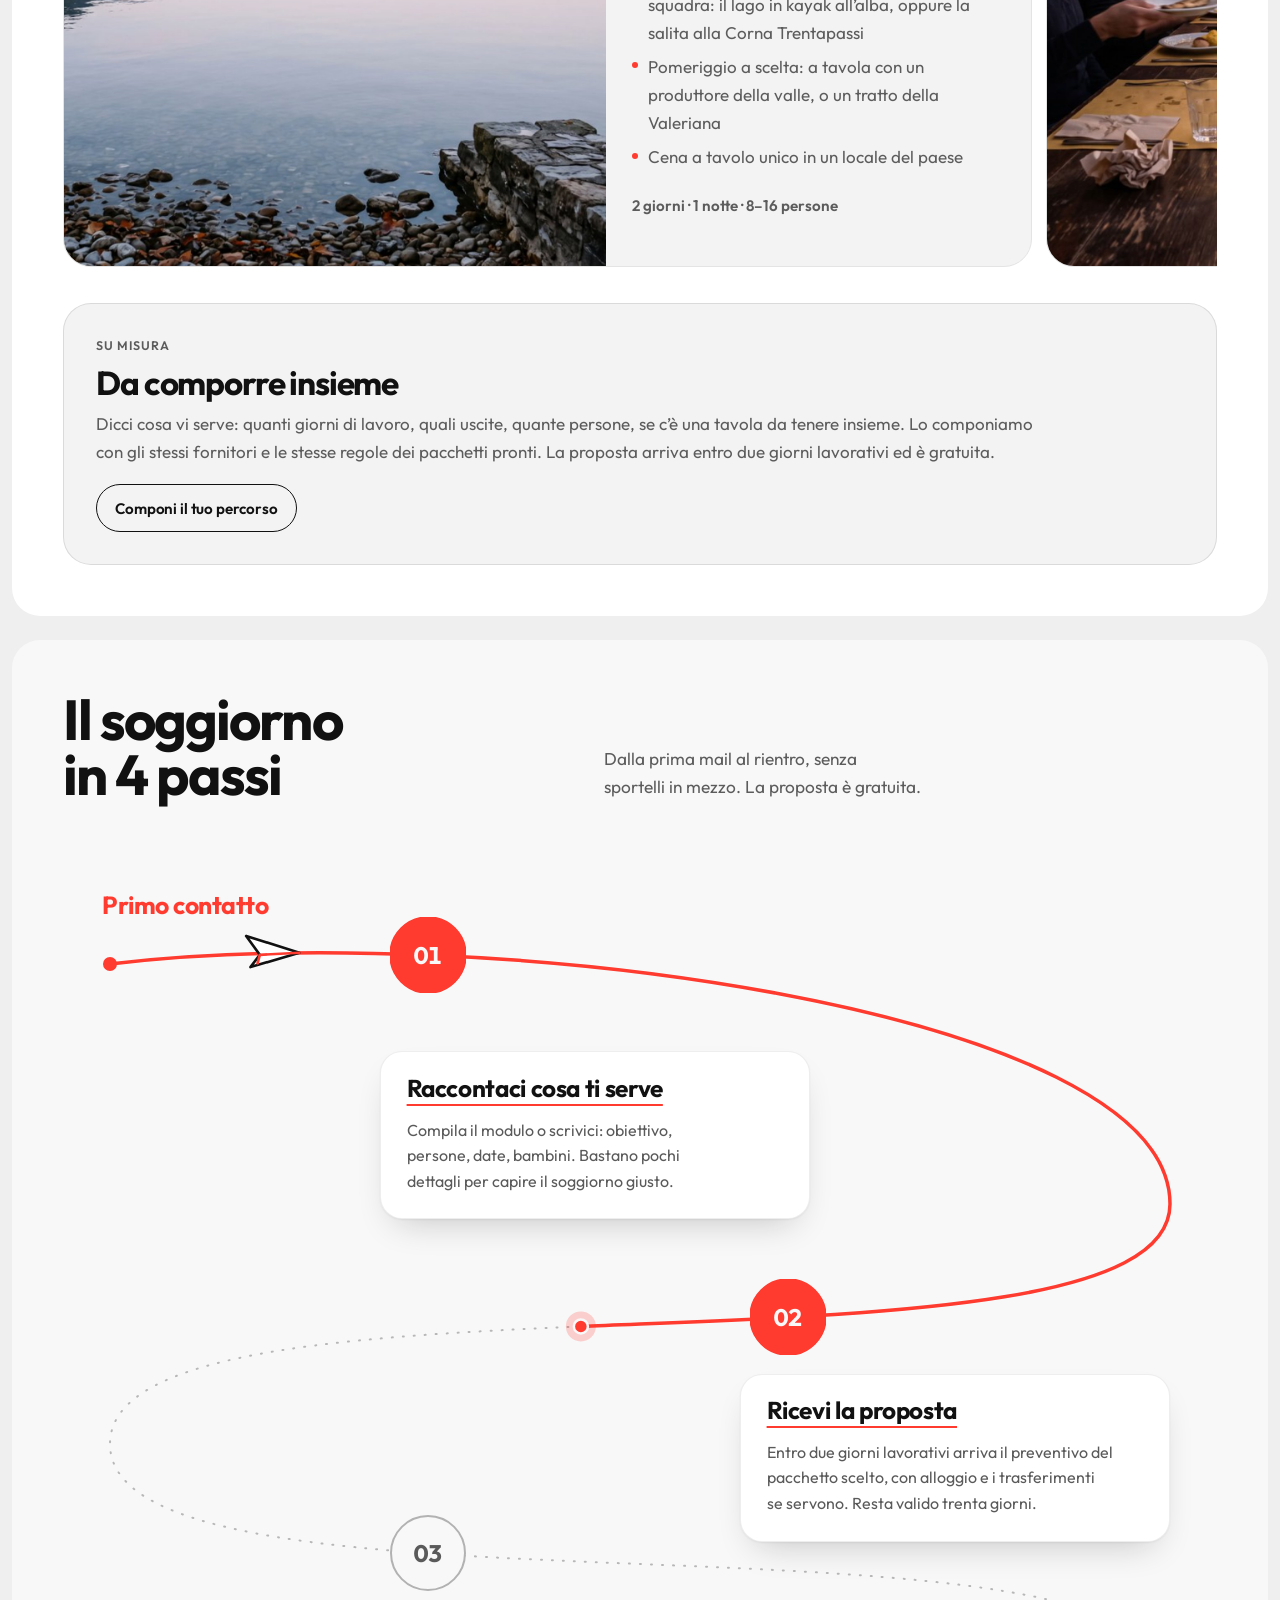
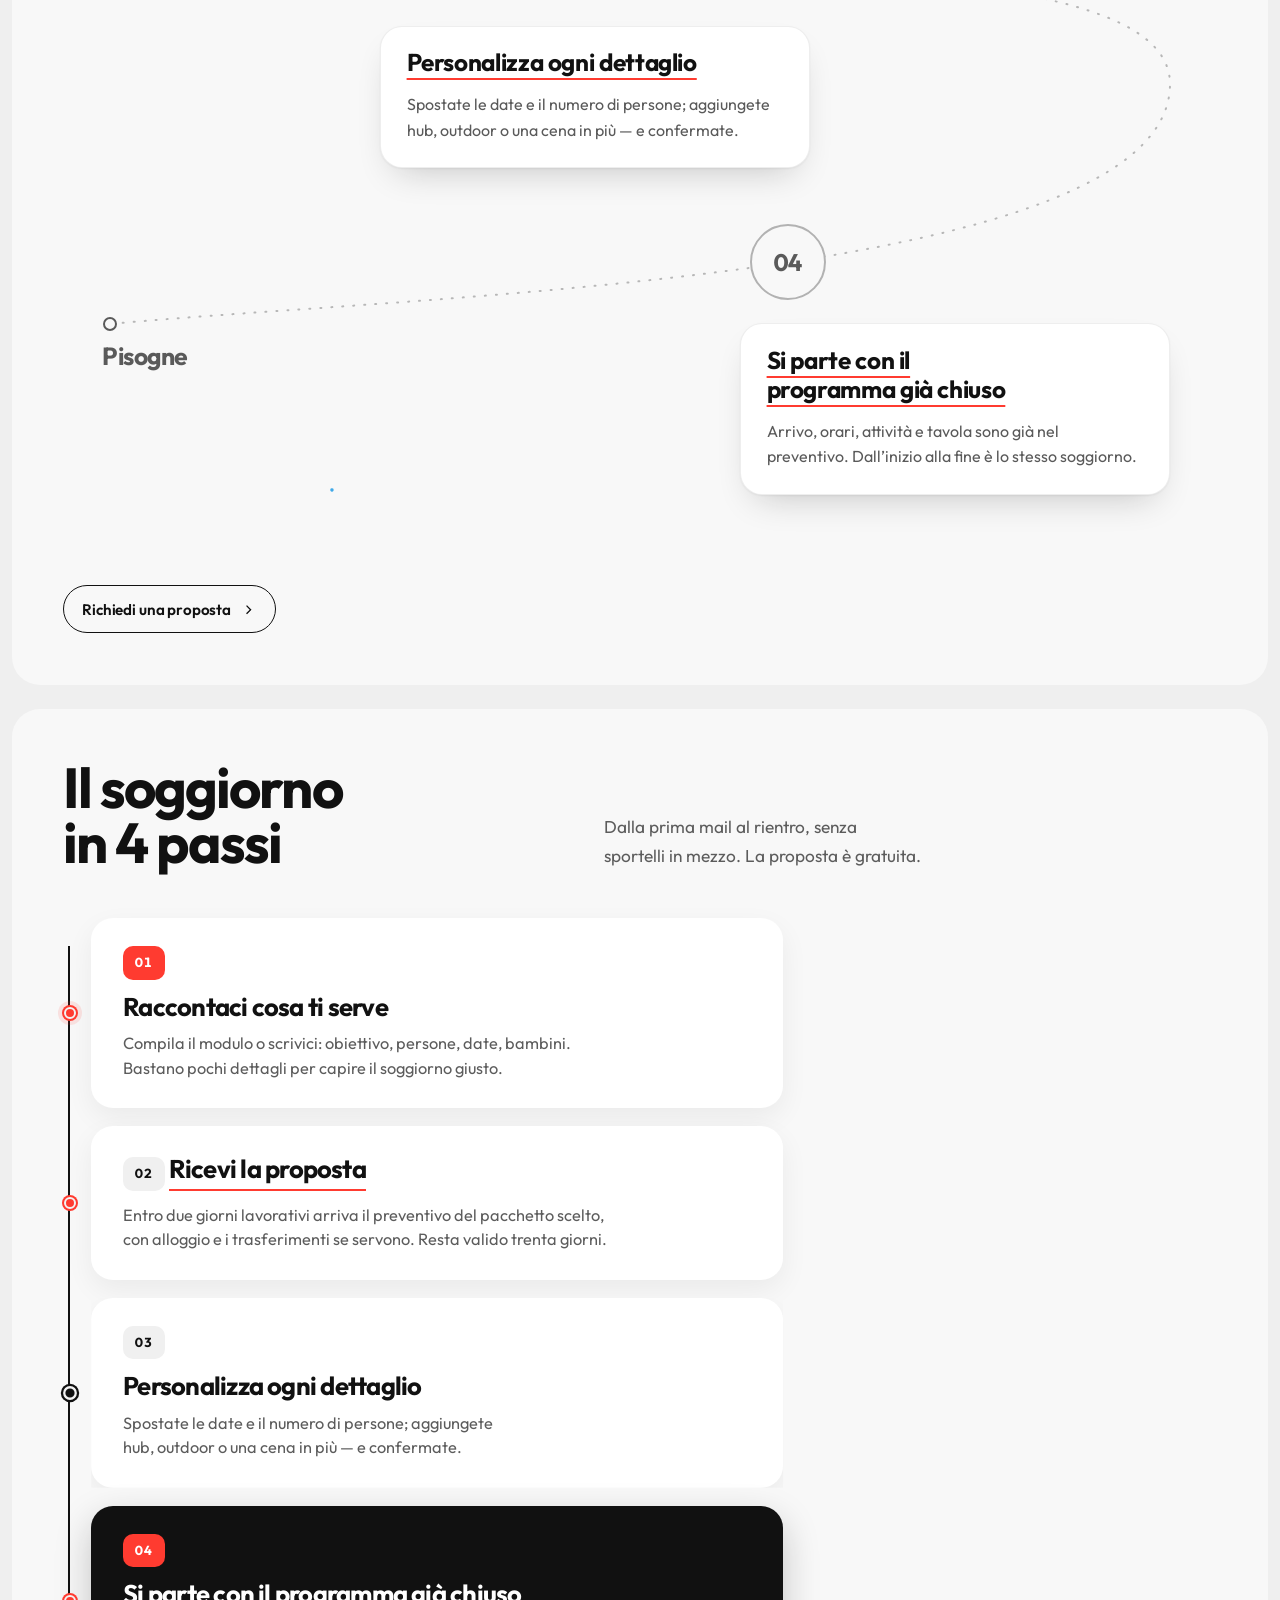
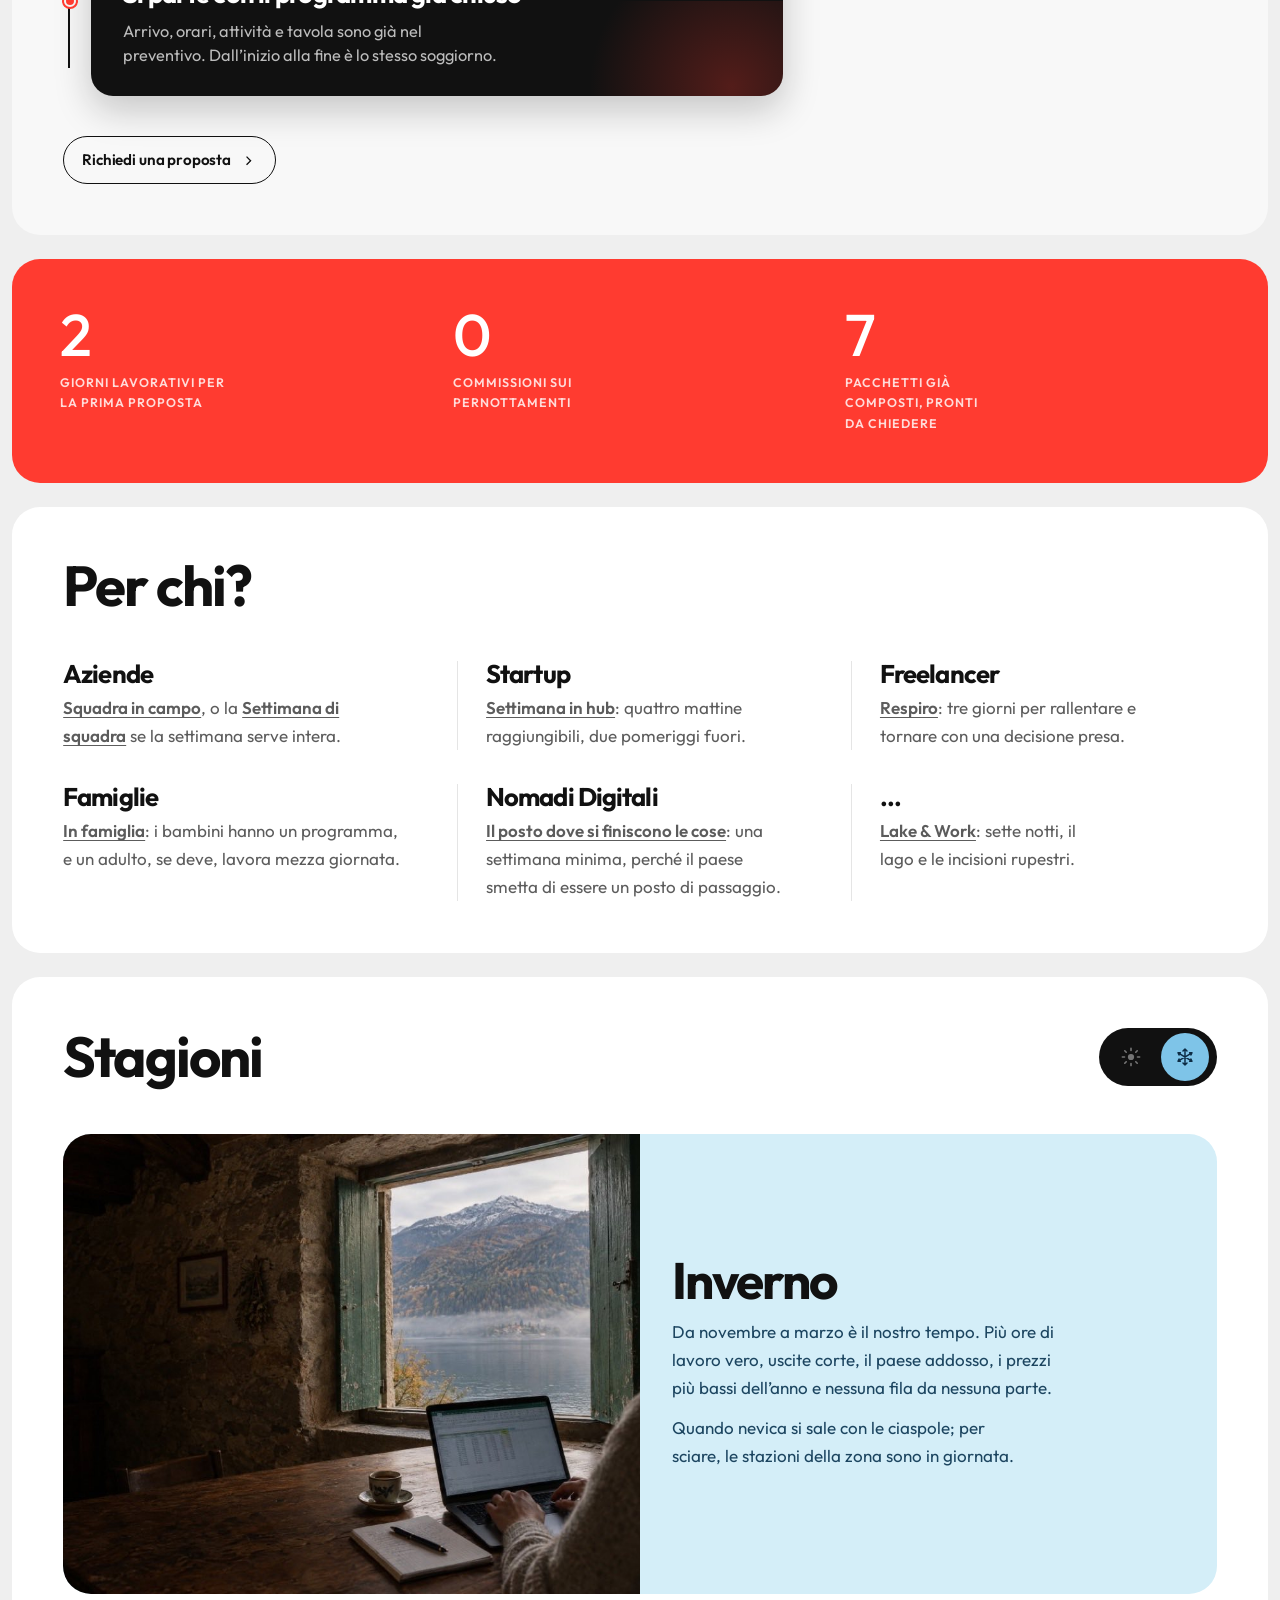
==== commit 4a248f81: "Put Tasting right after Wellness without changing the stack color steps. Co-authored-by: Cursor <cur" ====
--- a/index.html
+++ b/index.html
@@ -163,23 +163,23 @@
               </div>
             </li>
 
-            <!-- 4 · Wi-Fi kiosk (le tacche si animano: sono solo decorative) -->
+            <!-- 4 · Tasting Experience (colore = pos 4 della gradazione) -->
             <li class="sog-card" style="--i:3; --tone:var(--sog-peach)">
-              <h3>Wi-Fi kiosk</h3>
-              <p>Chioschi connessi sul lungolago e in paese. Quando esci dall’hub, il lavoro viene con te: all’aria aperta.</p>
-              <div class="sog-ui">
-                <div class="sog-row"><span>Il tuo ufficio con lago e montagne come pareti.</span><span class="sog-bars" aria-hidden="true"><i></i><i></i><i></i><i></i></span></div>
-              </div>
-            </li>
-
-            <!-- 5 · Tasting Experience (penultima) -->
-            <li class="sog-card" style="--i:4; --tone:var(--sog-ochre)">
               <h3>Tasting Experience</h3>
               <p>Un territorio che offre un percorso enogastronomico tra sapori nati qui, mestieri tramandati e produttori che portano in tavola quello che fanno.</p>
               <div class="sog-ui">
                 <ul class="sog-chips">
                   <li>Eccellenze Camune</li><li>Vini della Franciacorta</li><li>Formaggi e salumi locali</li><li>Pesce di lago</li>
                 </ul>
+              </div>
+            </li>
+
+            <!-- 5 · Wi-Fi kiosk (le tacche si animano: sono solo decorative) -->
+            <li class="sog-card" style="--i:4; --tone:var(--sog-ochre)">
+              <h3>Wi-Fi kiosk</h3>
+              <p>Chioschi connessi sul lungolago e in paese. Quando esci dall’hub, il lavoro viene con te: all’aria aperta.</p>
+              <div class="sog-ui">
+                <div class="sog-row"><span>Il tuo ufficio con lago e montagne come pareti.</span><span class="sog-bars" aria-hidden="true"><i></i><i></i><i></i><i></i></span></div>
               </div>
             </li>
 
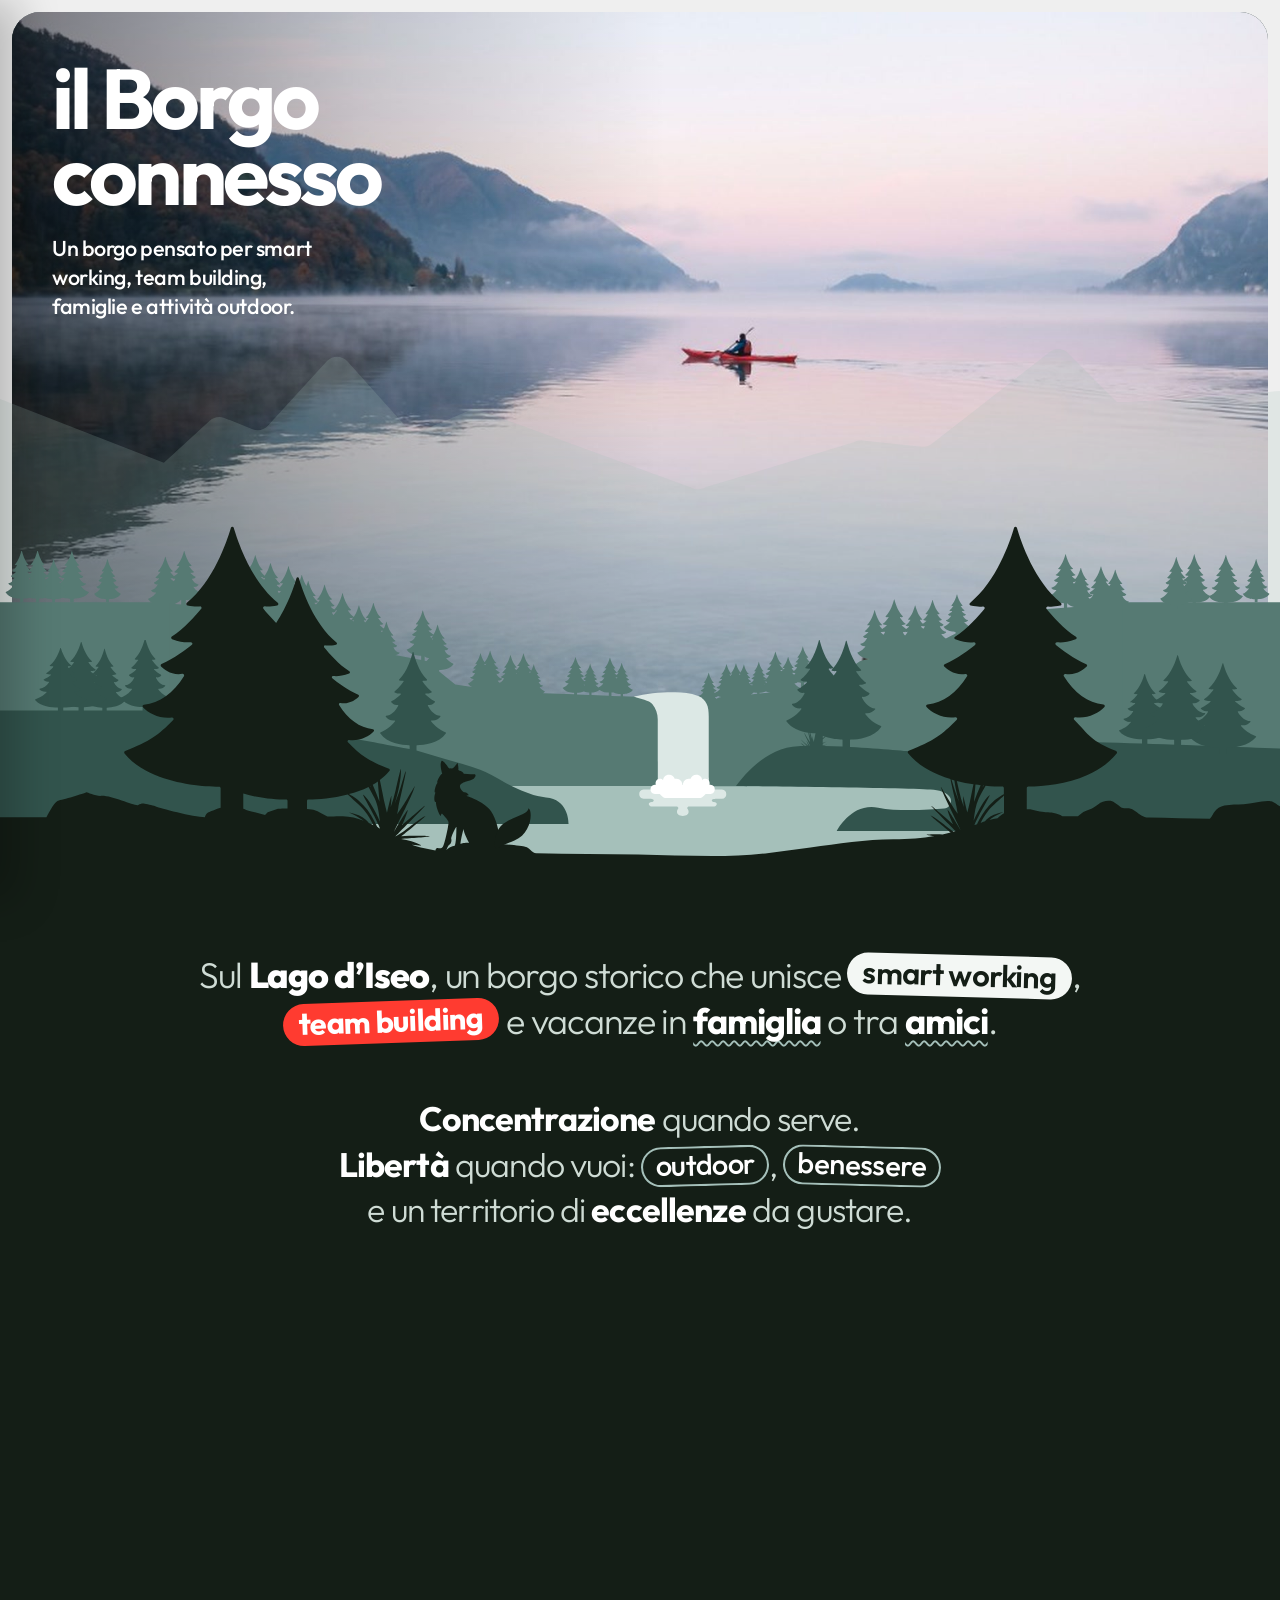
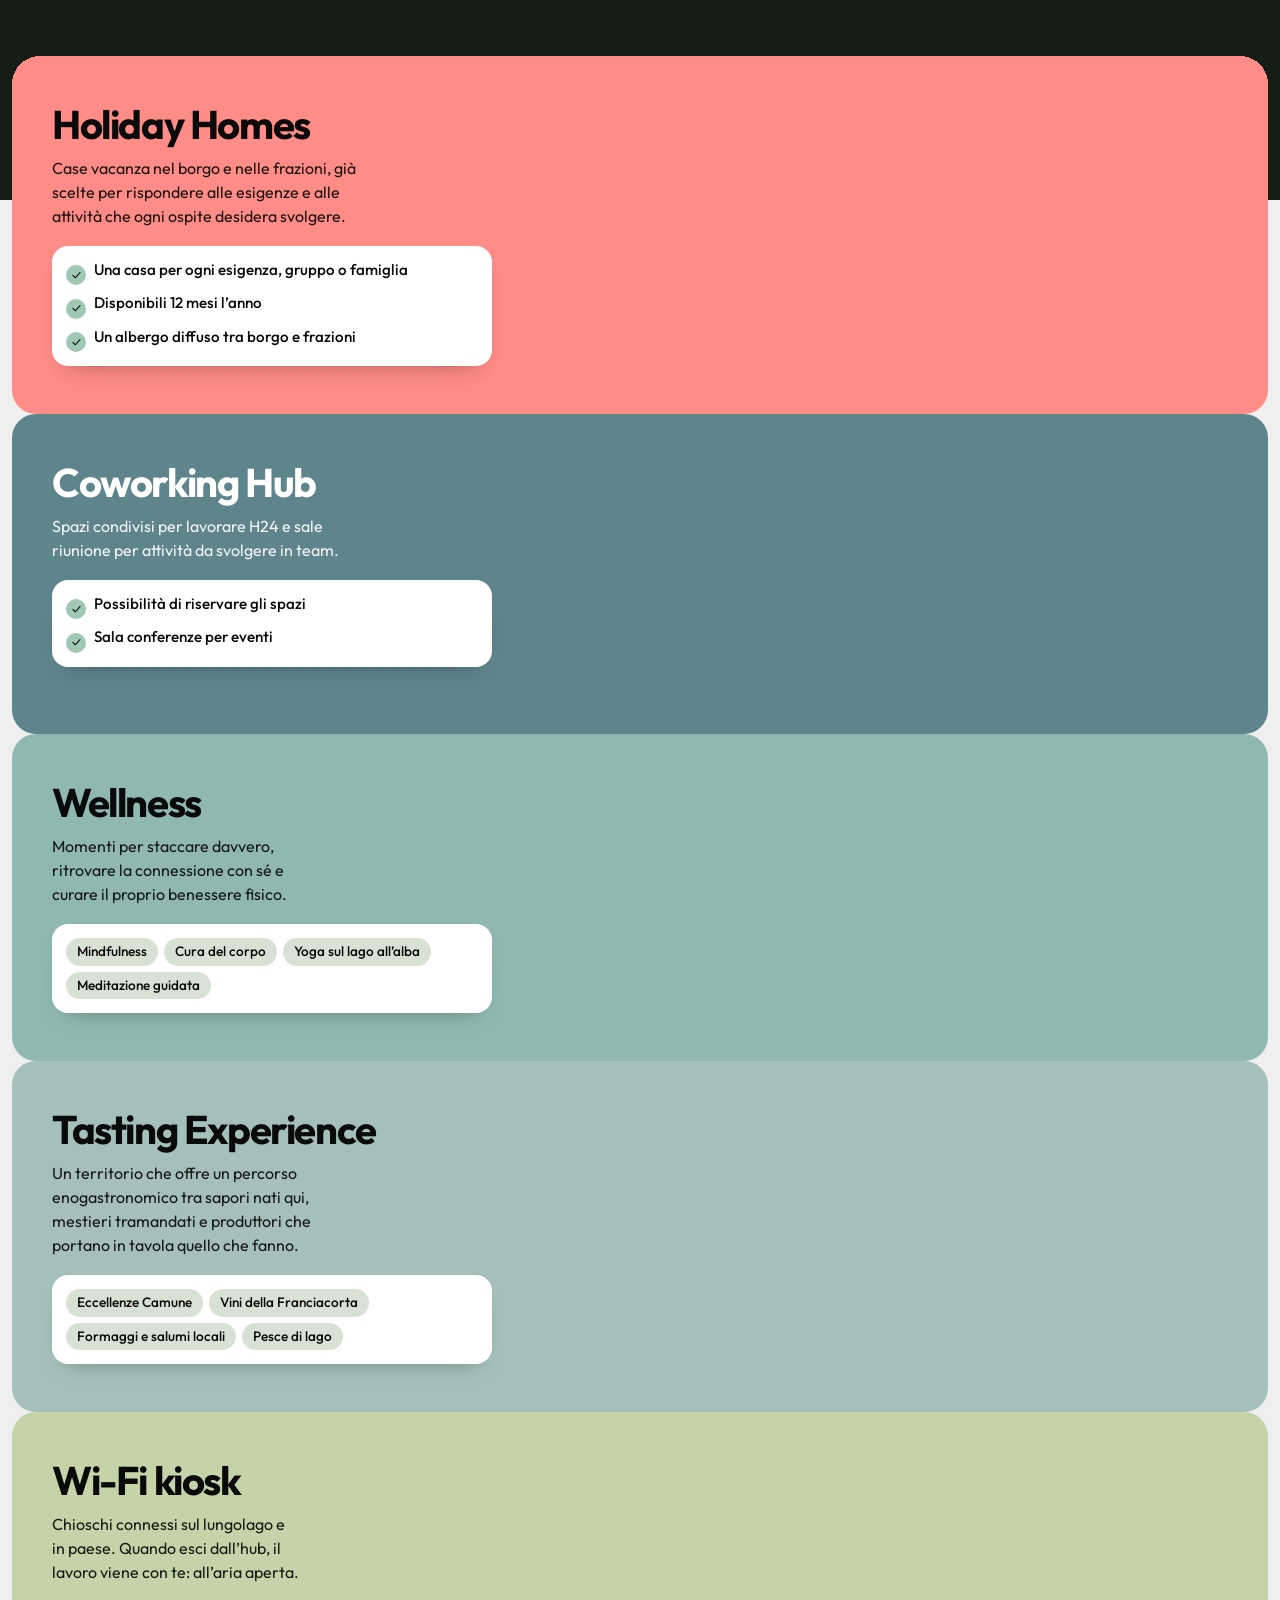
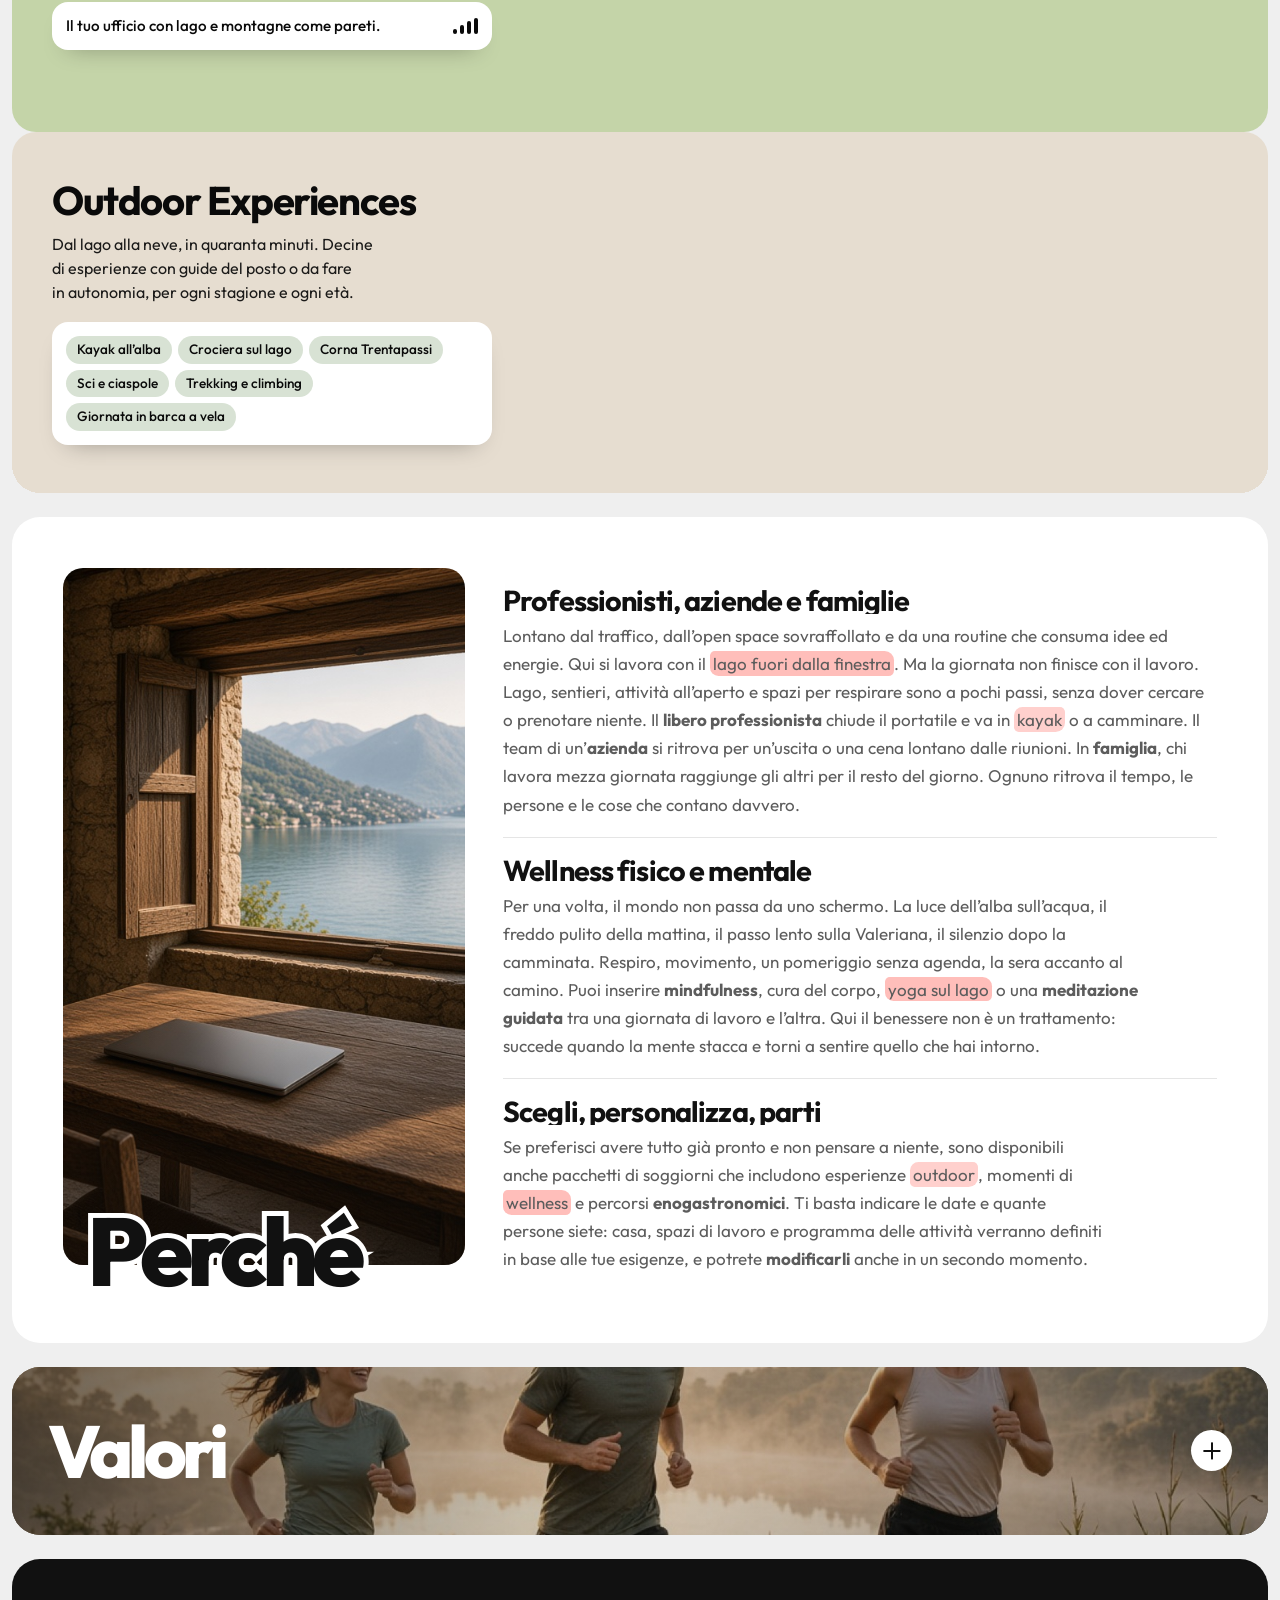
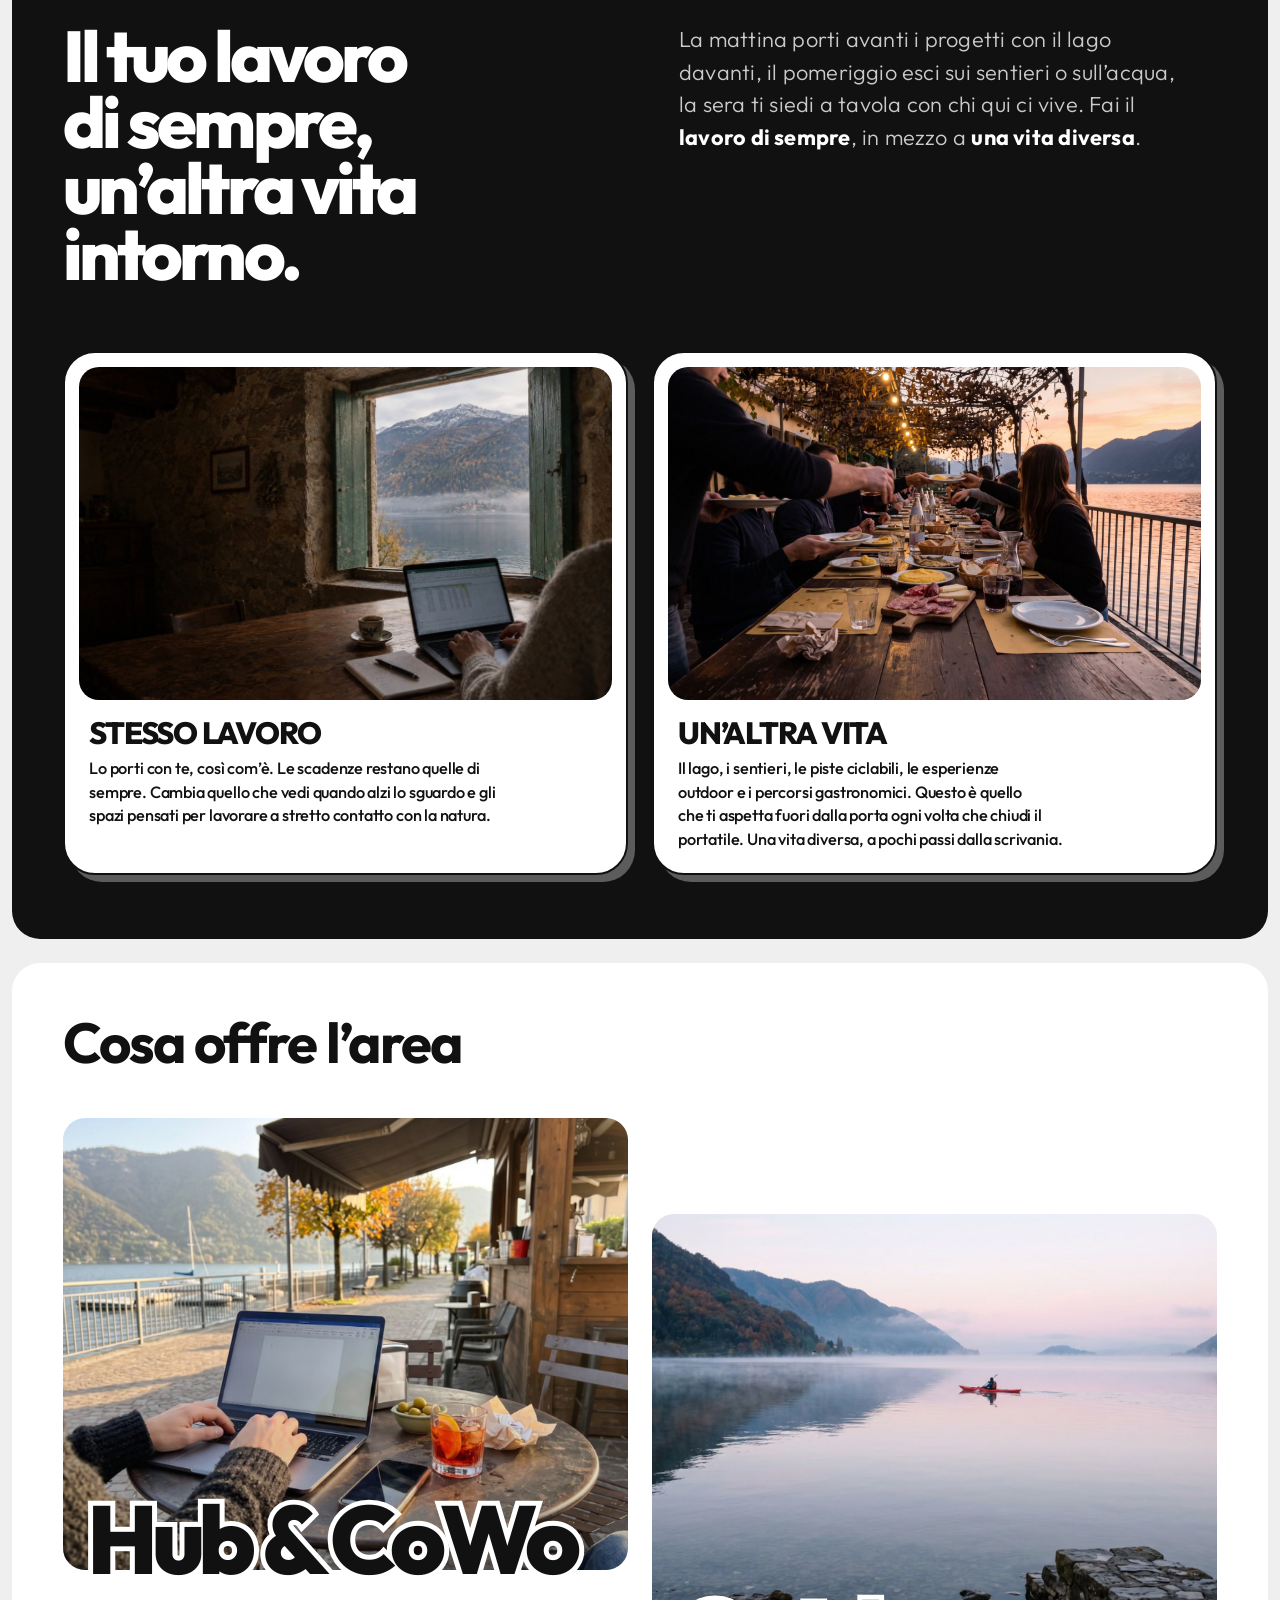
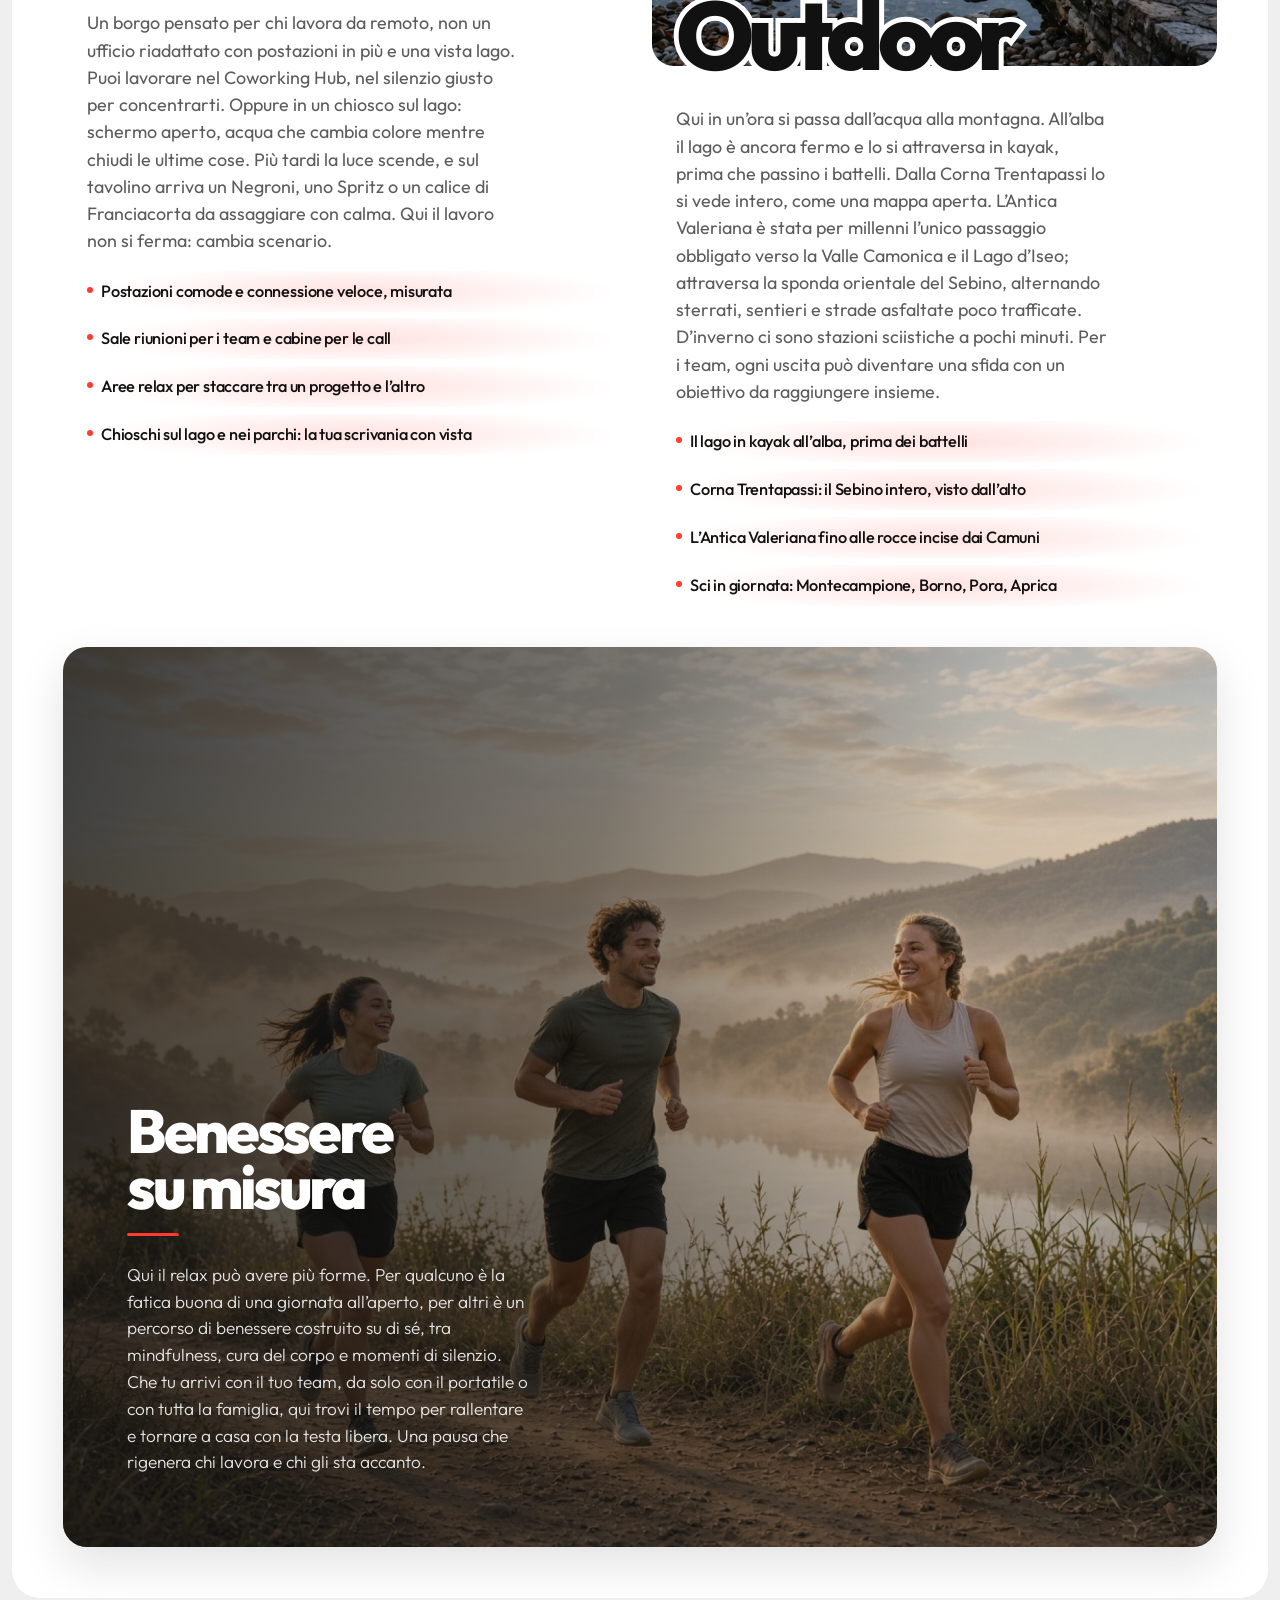
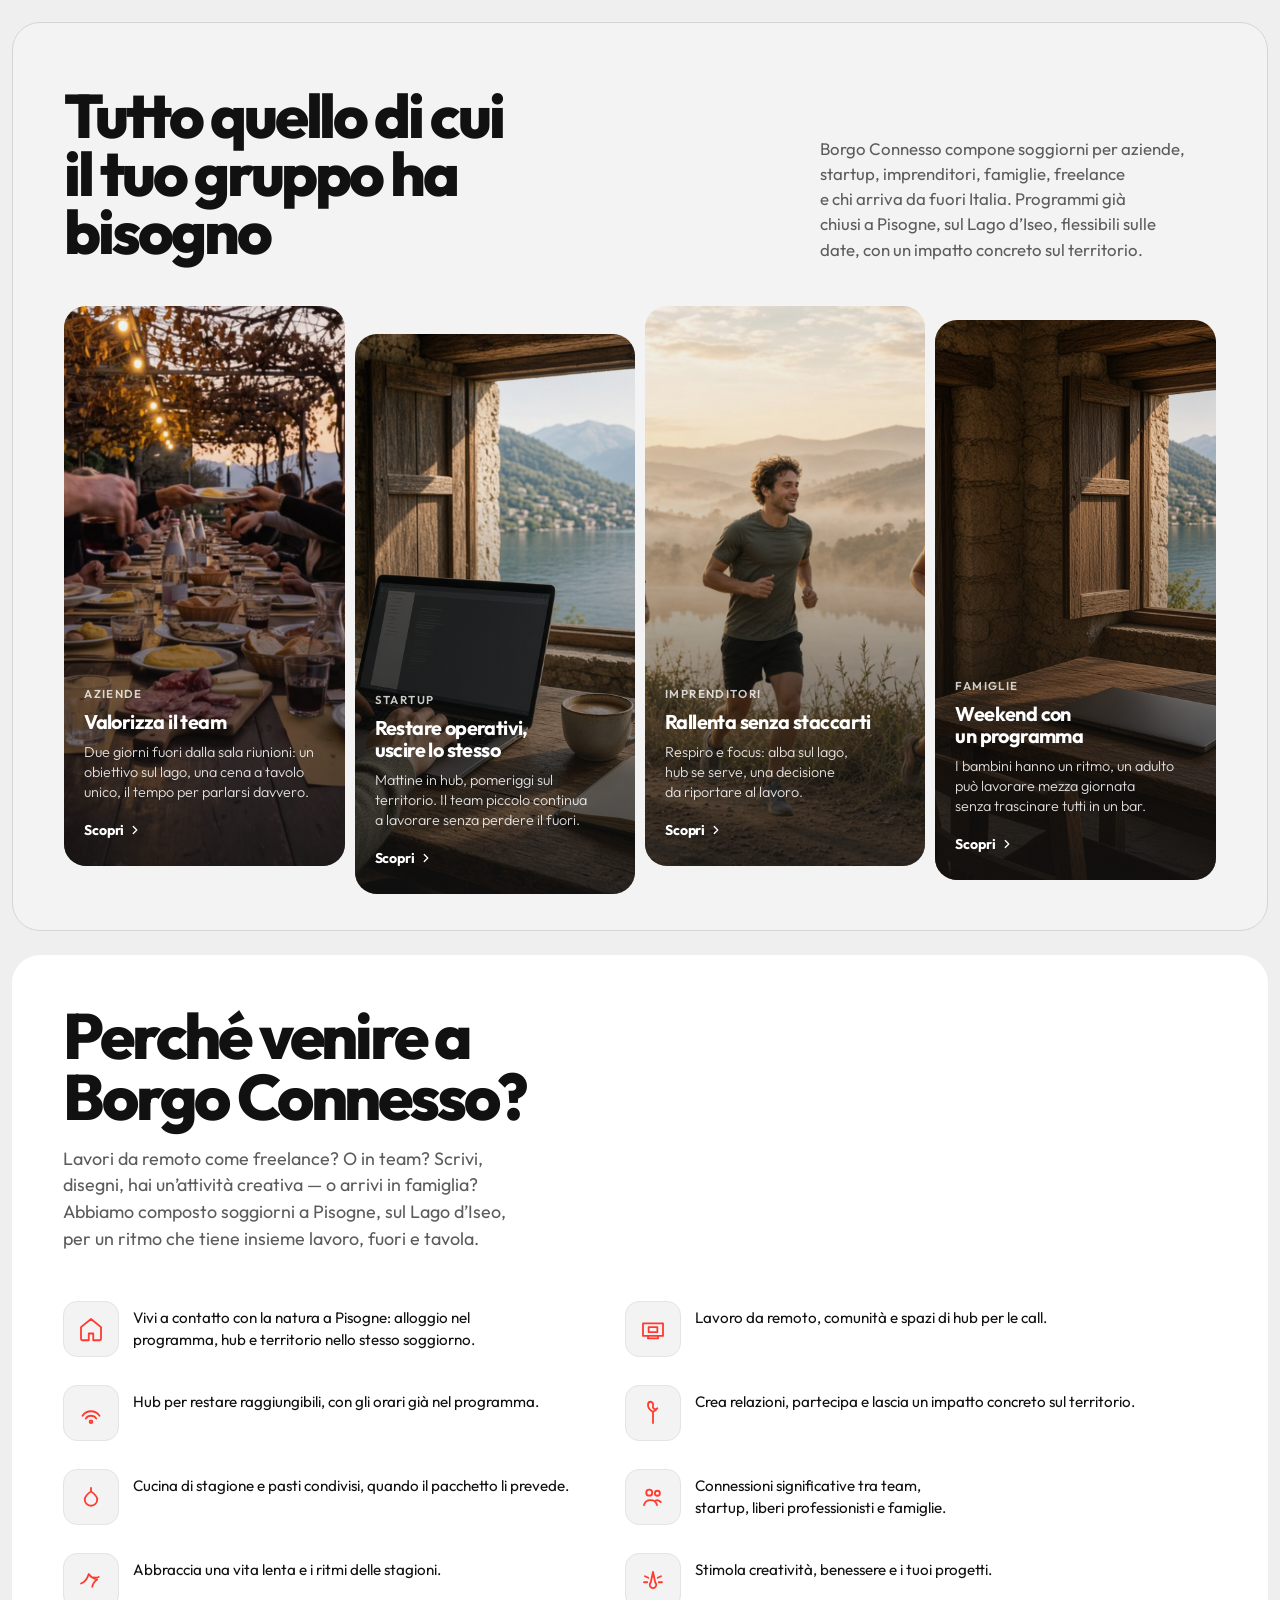
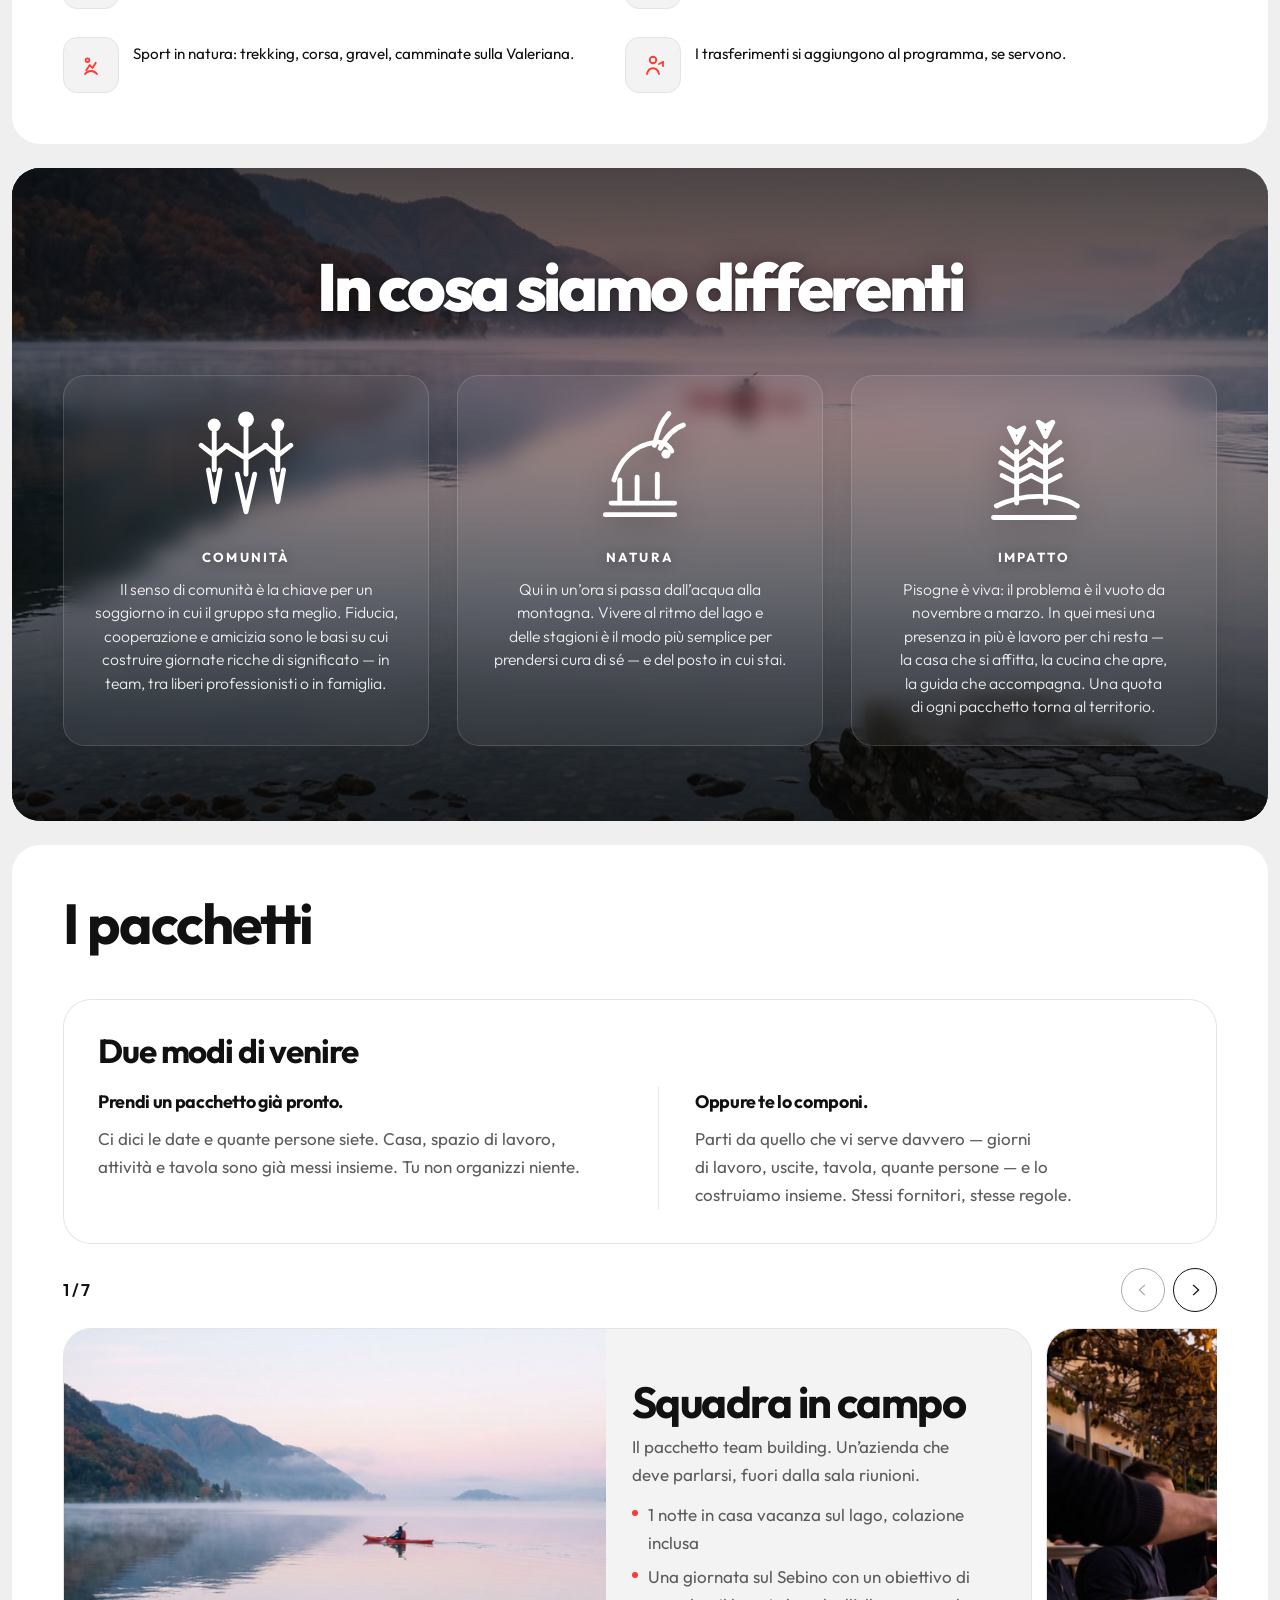
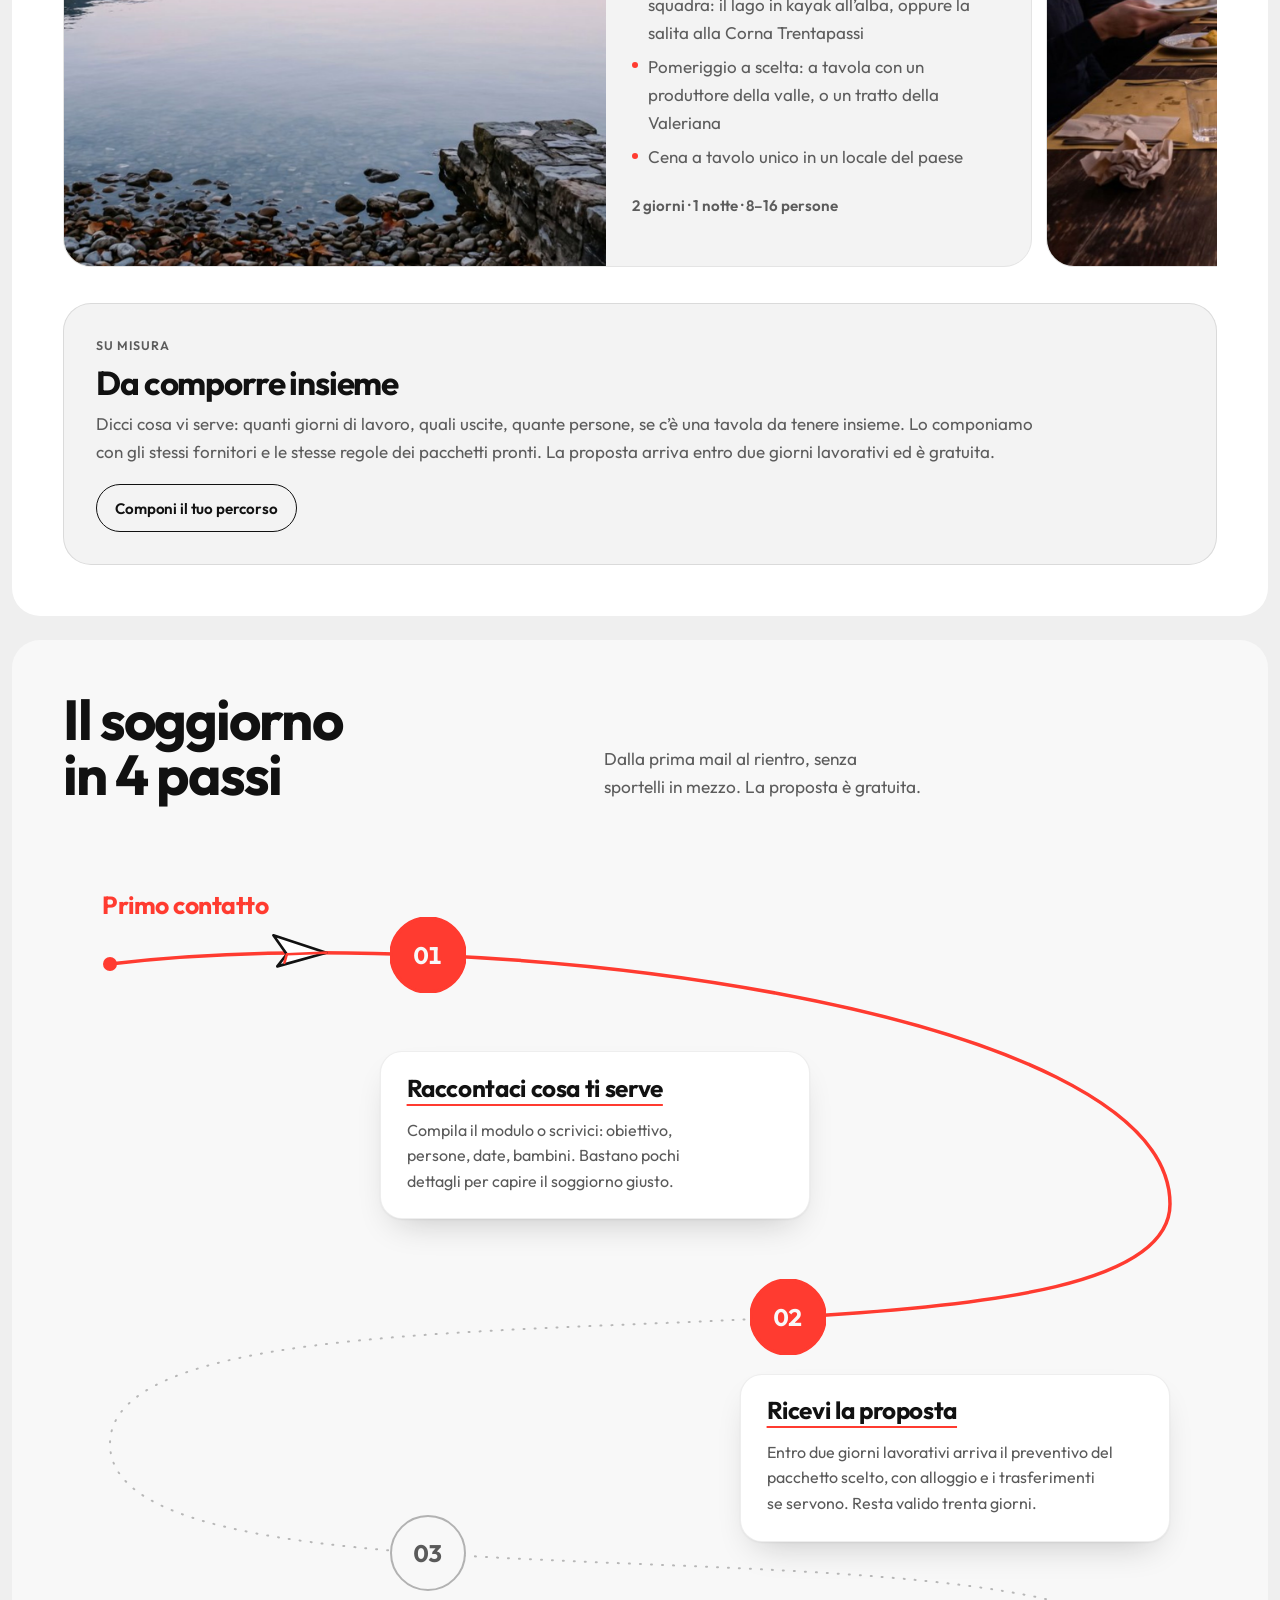
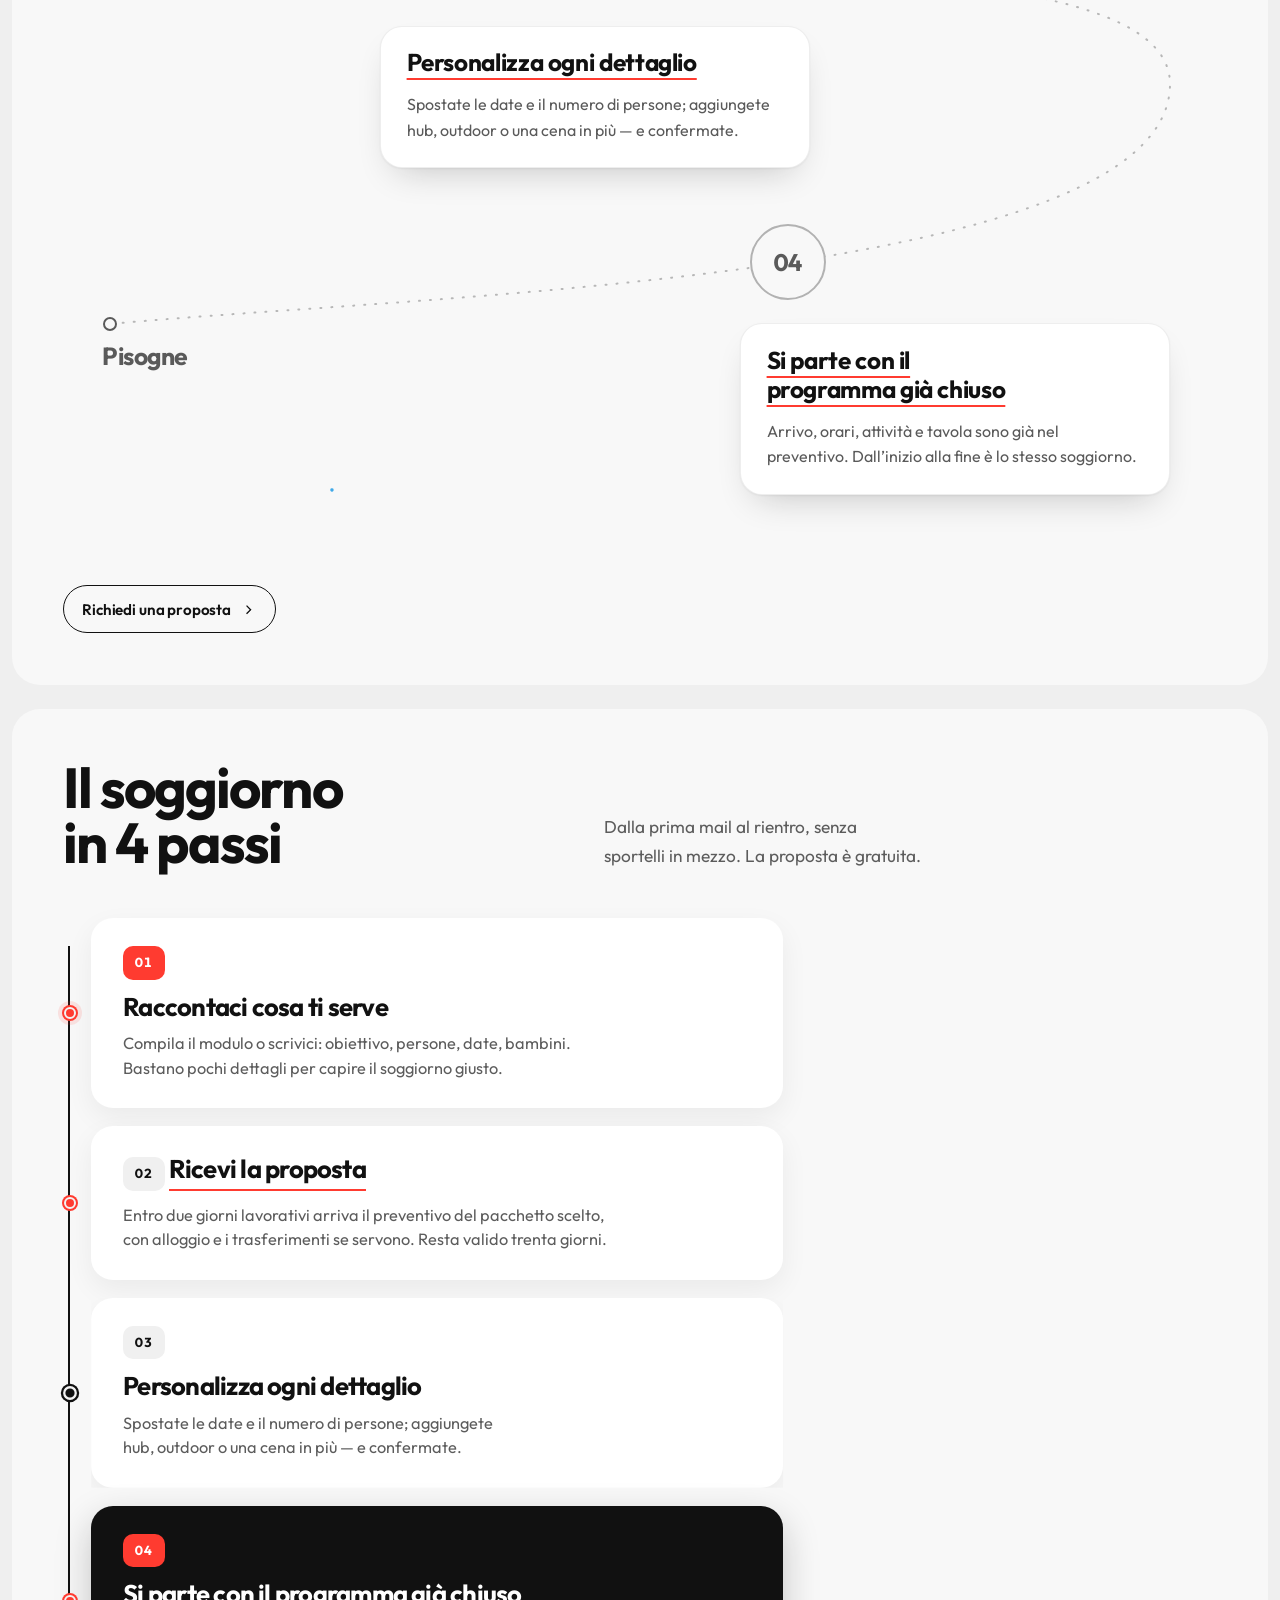
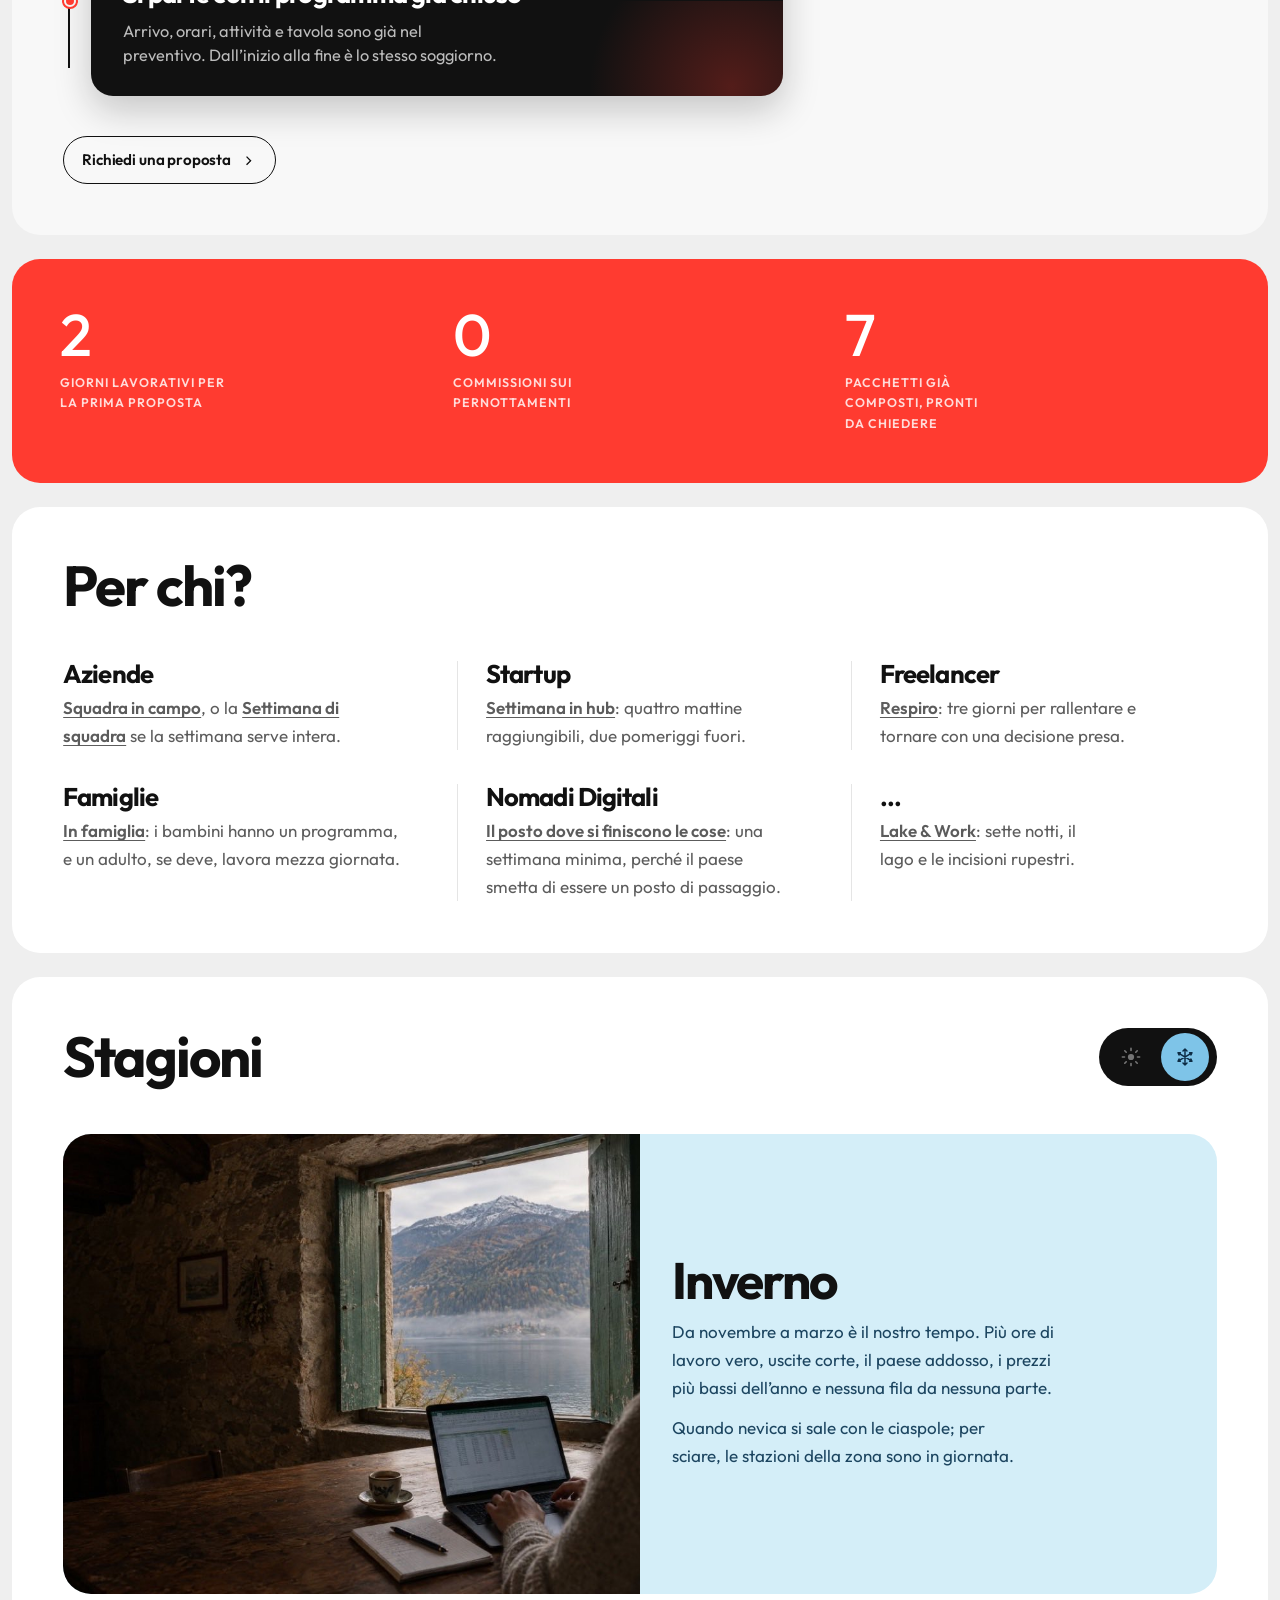
==== commit 1bccbde1: "Try pastel sim 7 on the soggiorno stack, with C palette ready to restore. Co-authored-by: Cursor <cu" ====
--- a/index.html
+++ b/index.html
@@ -16,7 +16,7 @@
   <link rel="preconnect" href="https://fonts.gstatic.com" crossorigin>
   <link href="https://fonts.googleapis.com/css2?family=Inter:wght@400;500;600&family=Outfit:wght@300;400;500;600;700;800&display=swap" rel="stylesheet">
   <link rel="stylesheet" href="css/main-color.css?v=1">
-  <link rel="stylesheet" href="css/styles.css?v=342">
+  <link rel="stylesheet" href="css/styles.css?v=343">
   <link rel="stylesheet" href="css/timeline.css?v=7">
 </head>
 <body id="top">
@@ -128,8 +128,8 @@
         <h2 id="soggiorno-title" class="sr">Nel soggiorno — sei cose già pronte quando arrivi</h2>
         <div class="sog-grid">
           <ol class="sog-stack">
-            <!-- 1 · Holiday Homes -->
-            <li class="sog-card is-dark" style="--i:0; --tone:var(--main-color)">
+            <!-- 1 · Holiday Homes (prova sim 7 · soft; ripristino: is-dark + --tone:var(--main-color)) -->
+            <li class="sog-card" style="--i:0; --tone:var(--sog-pink)">
               <h3>Holiday Homes</h3>
               <p>Case vacanza nel borgo e nelle frazioni, già scelte per rispondere alle esigenze e alle attività che ogni ospite desidera svolgere.</p>
               <div class="sog-ui">
@@ -149,8 +149,8 @@
               </div>
             </li>
 
-            <!-- 3 · Wellness -->
-            <li class="sog-card is-dark" style="--i:2; --tone:var(--sog-lav)">
+            <!-- 3 · Wellness (prova sim 7 · chiaro; ripristino C: aggiungere is-dark) -->
+            <li class="sog-card" style="--i:2; --tone:var(--sog-lav)">
               <h3>Wellness</h3>
               <p>Momenti per staccare davvero, ritrovare la connessione con sé e curare il proprio benessere fisico.</p>
               <div class="sog-ui">
--- a/css/styles.css
+++ b/css/styles.css
@@ -6468,11 +6468,23 @@
    Per cambiare i colori basta modificare le variabili qui sotto.
    ========================================================================== */
 .room--soggiorno {
-  --sog-pink: var(--main-color); /* card 1 · Holiday Homes = Main Color */
-  /* Palette C · Notte sul Sebino — gradazione per posizione (scuro → chiaro) */
-  --sog-teal: #0e1f24;   /* pos 2 */
-  --sog-lav: #2a4a52;    /* pos 3 */
-  --sog-peach: #8fb9b0;  /* pos 4 */
+  /*
+    PROVA · sim 7 (Main soft + mid acqua).
+    Ripristino C live (se non va):
+      --sog-pink: var(--main-color);
+      --sog-teal: #0e1f24;
+      --sog-lav: #2a4a52;
+      --sog-peach: #8fb9b0;
+      --sog-ochre: #c4d4a8;
+      --sog-sand: #e6ddd0;
+      --sog-cream: #d8e2d4;
+      --sog-mint: #9fc9b4;
+    + Homes/Wellness di nuovo .is-dark; Homes --tone:var(--main-color)
+  */
+  --sog-pink: #ff8c86;   /* pos 1 · Main Color soft ~55% */
+  --sog-teal: #5f858c;   /* pos 2 · mid acqua */
+  --sog-lav: #8fb9b0;    /* pos 3 */
+  --sog-peach: #a5c0ba;  /* pos 4 */
   --sog-ochre: #c4d4a8;  /* pos 5 */
   --sog-sand: #e6ddd0;   /* pos 6 */
   --sog-cream: #d8e2d4;  /* fondo dei chip */
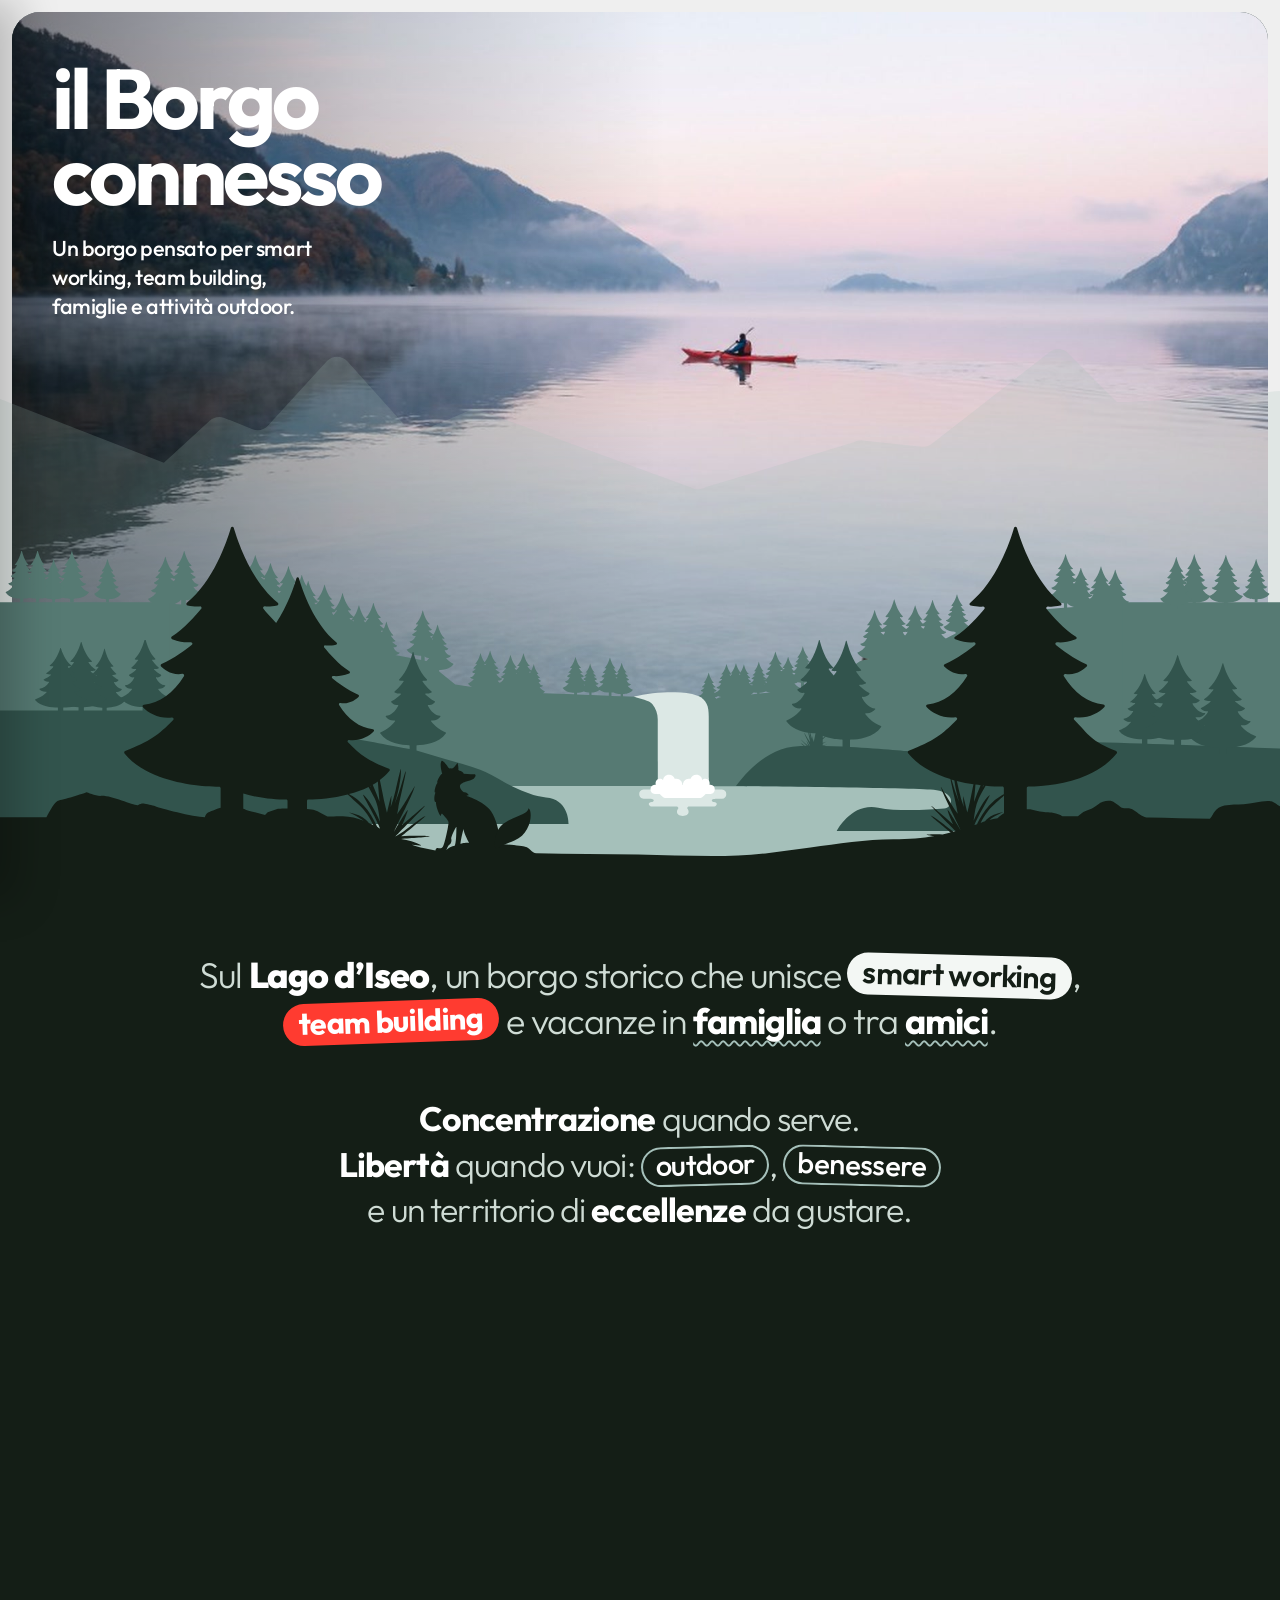
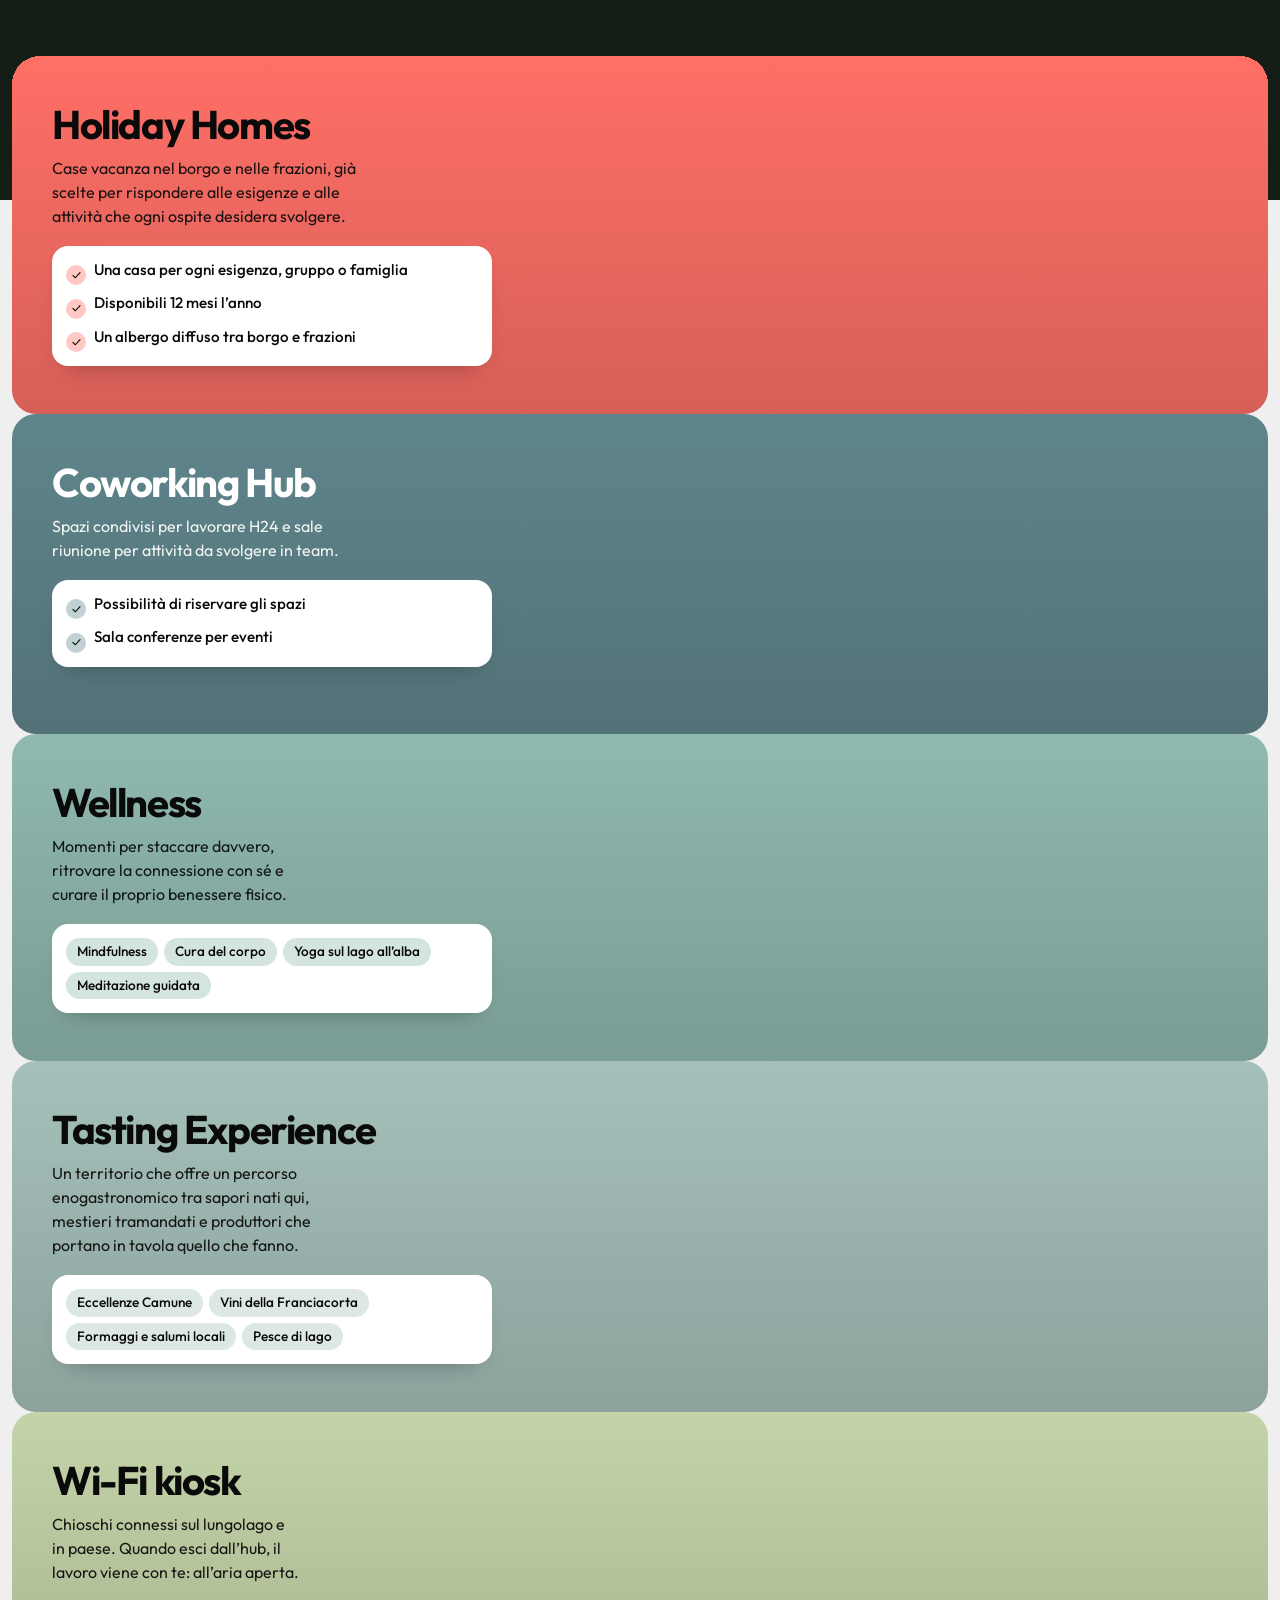
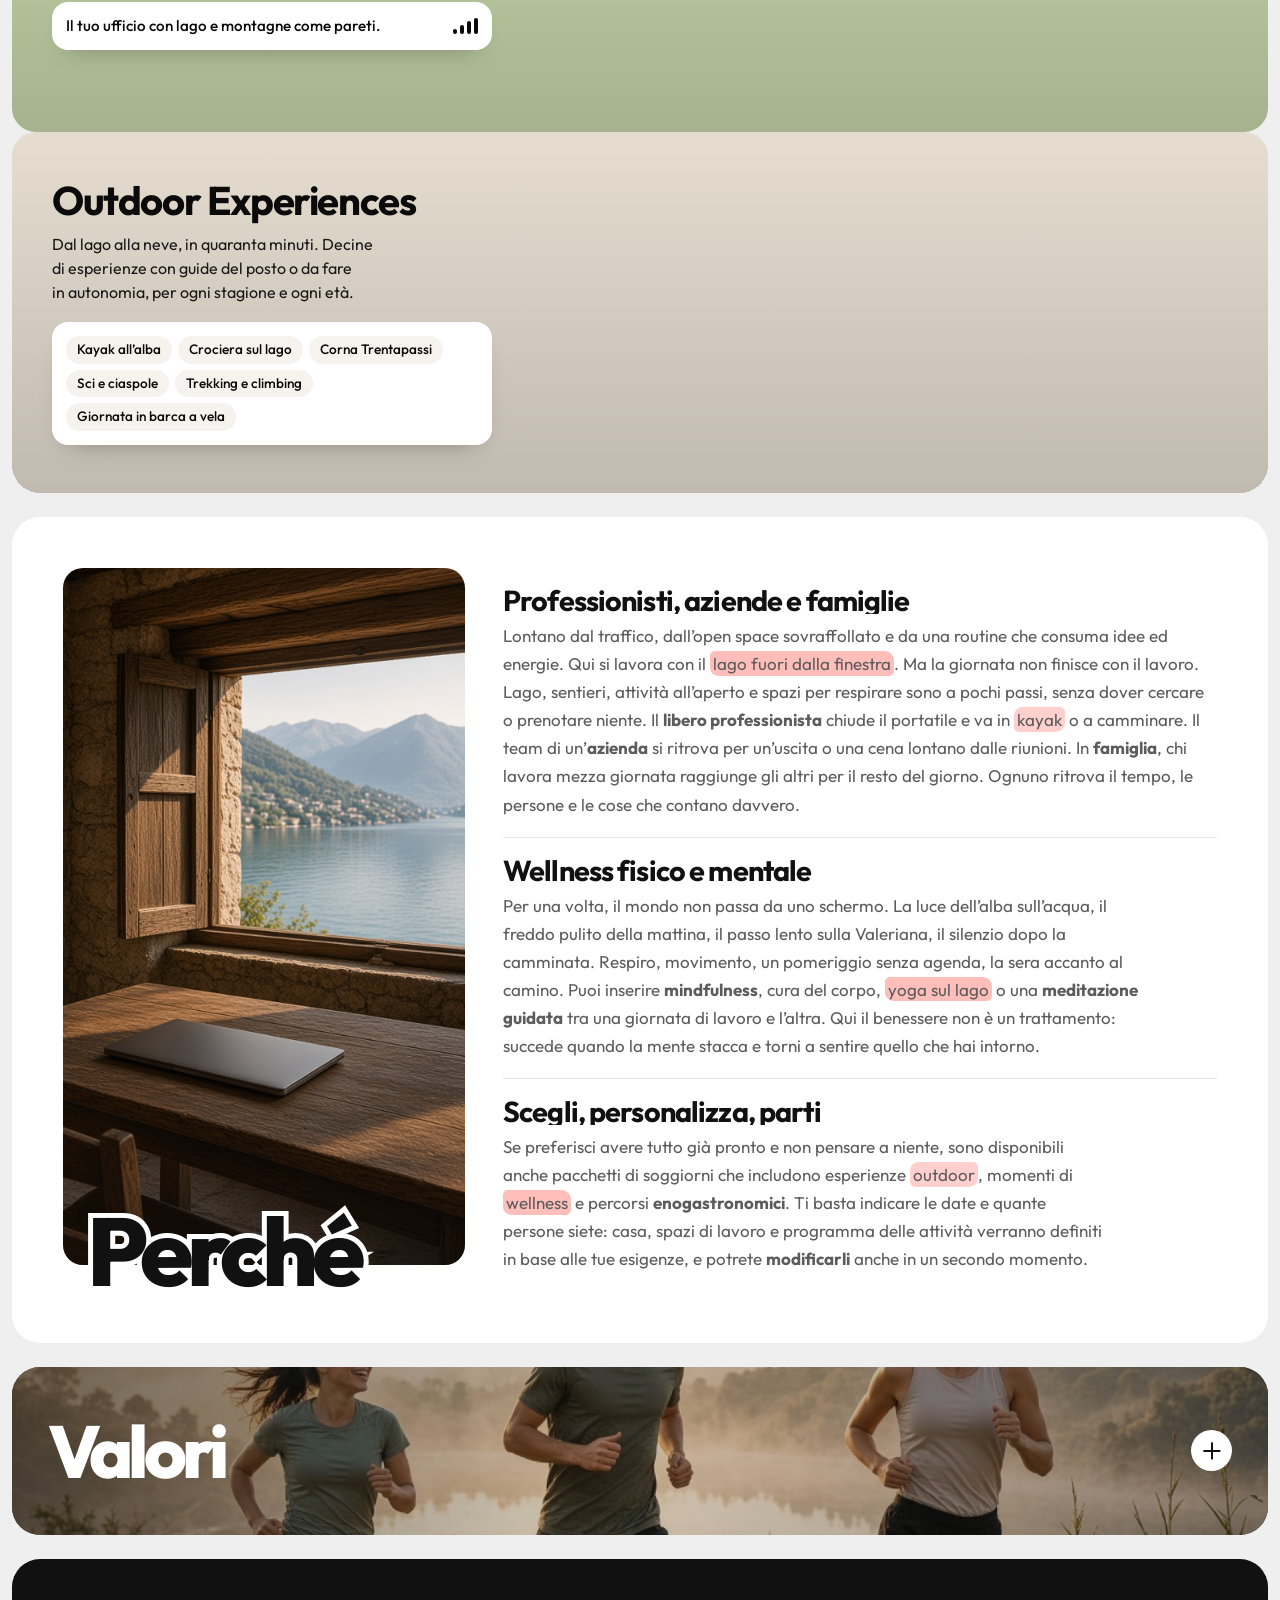
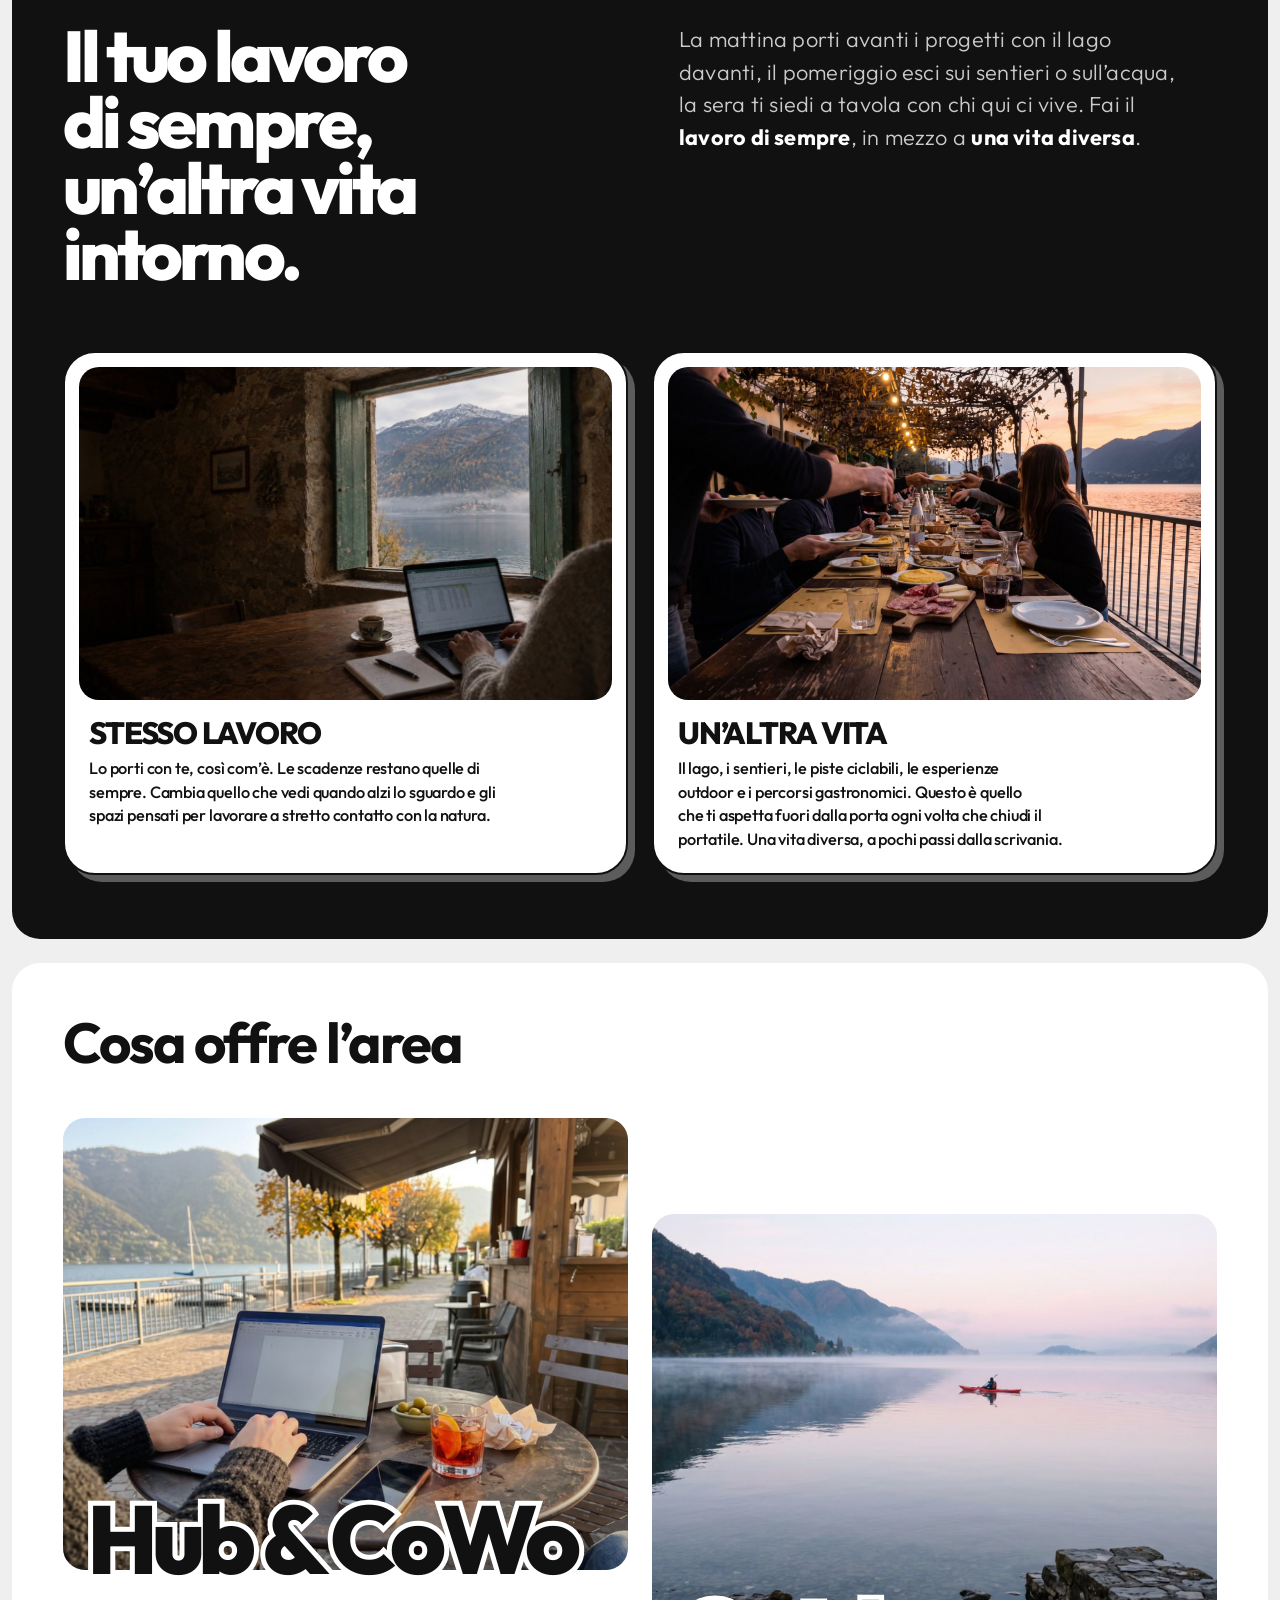
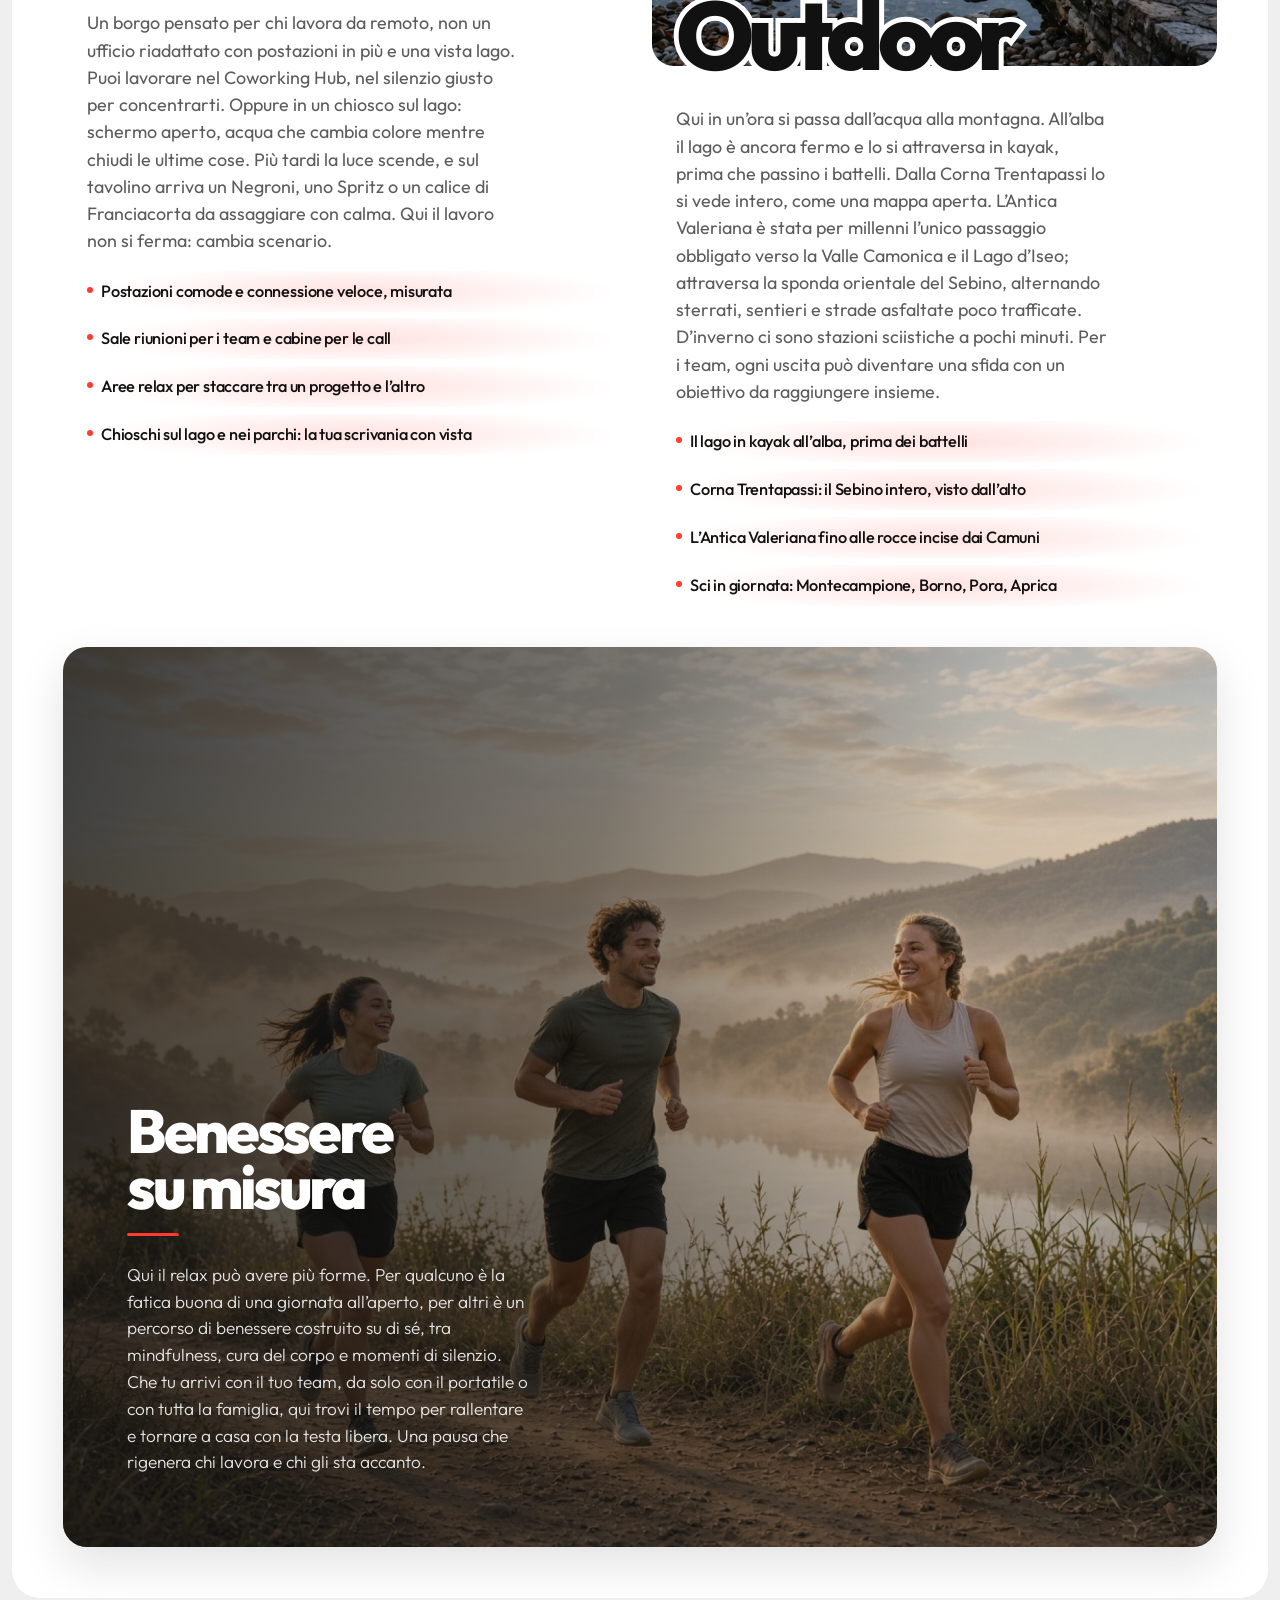
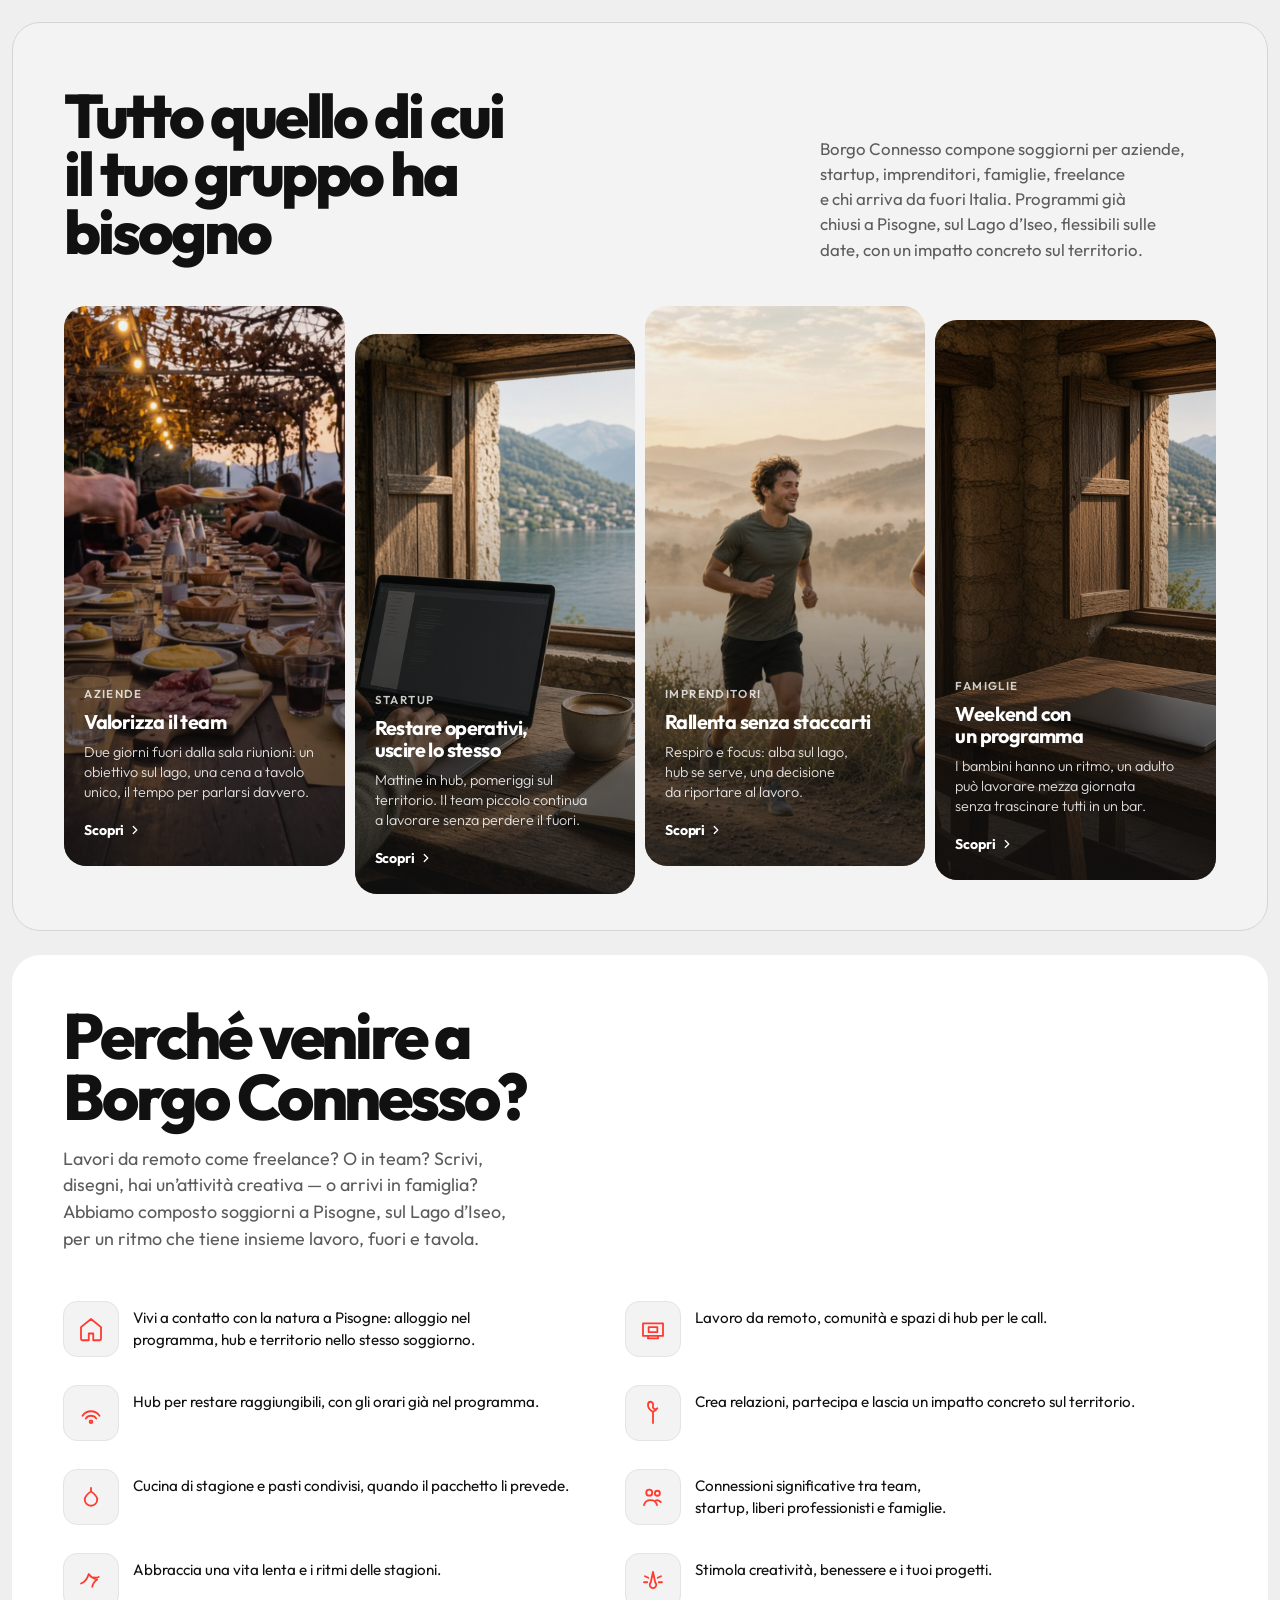
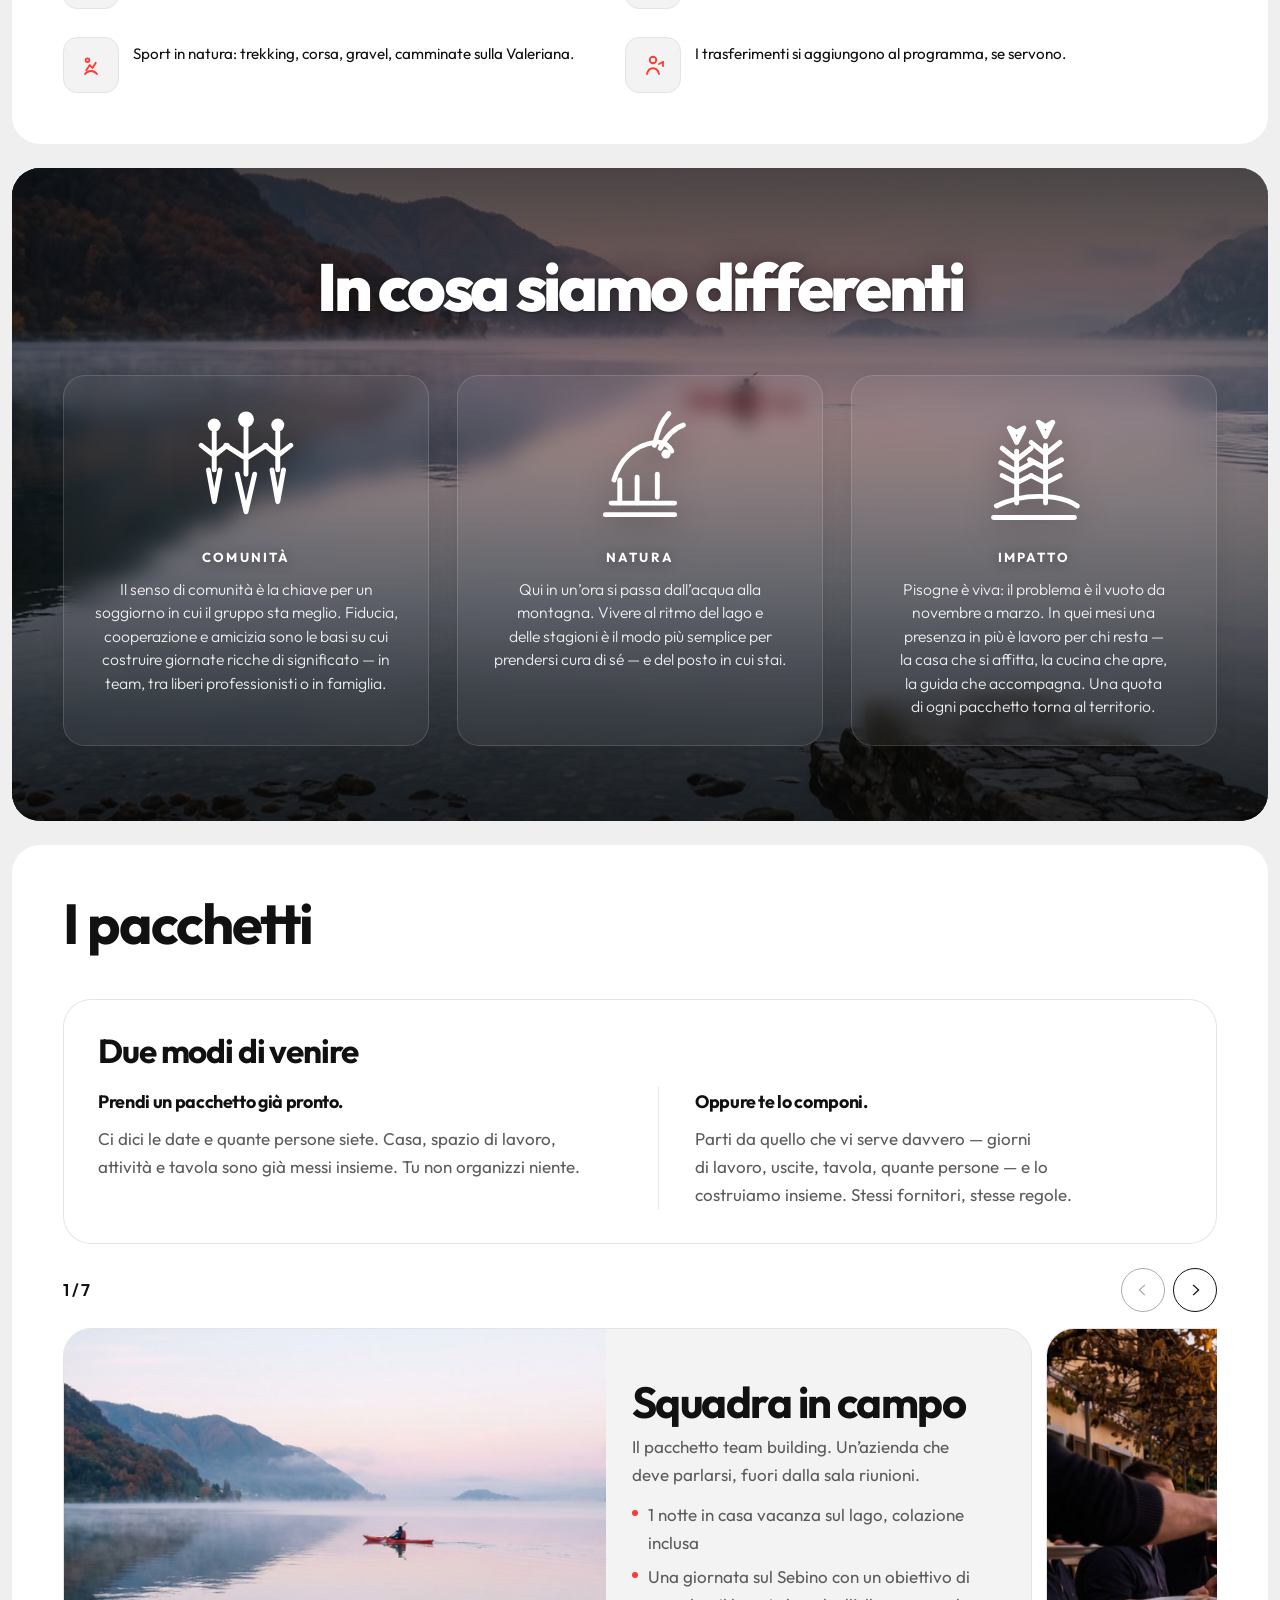
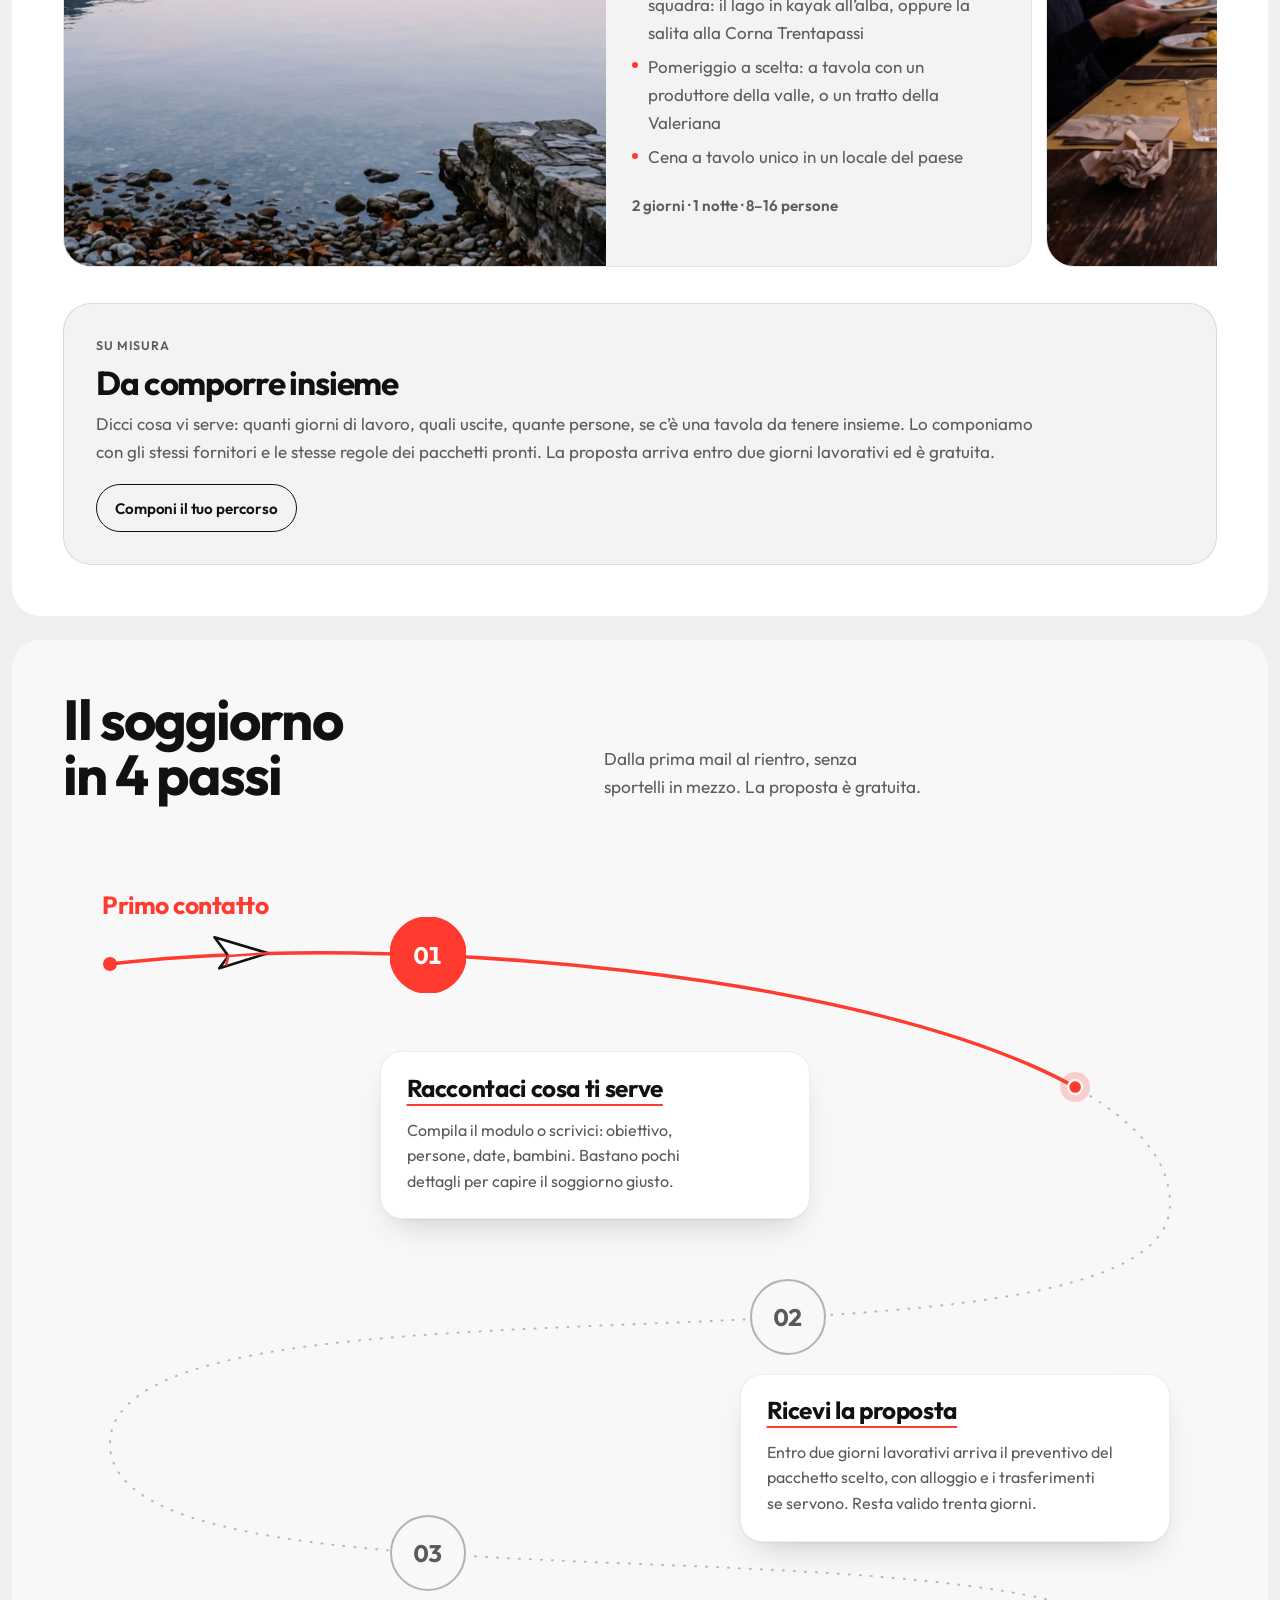
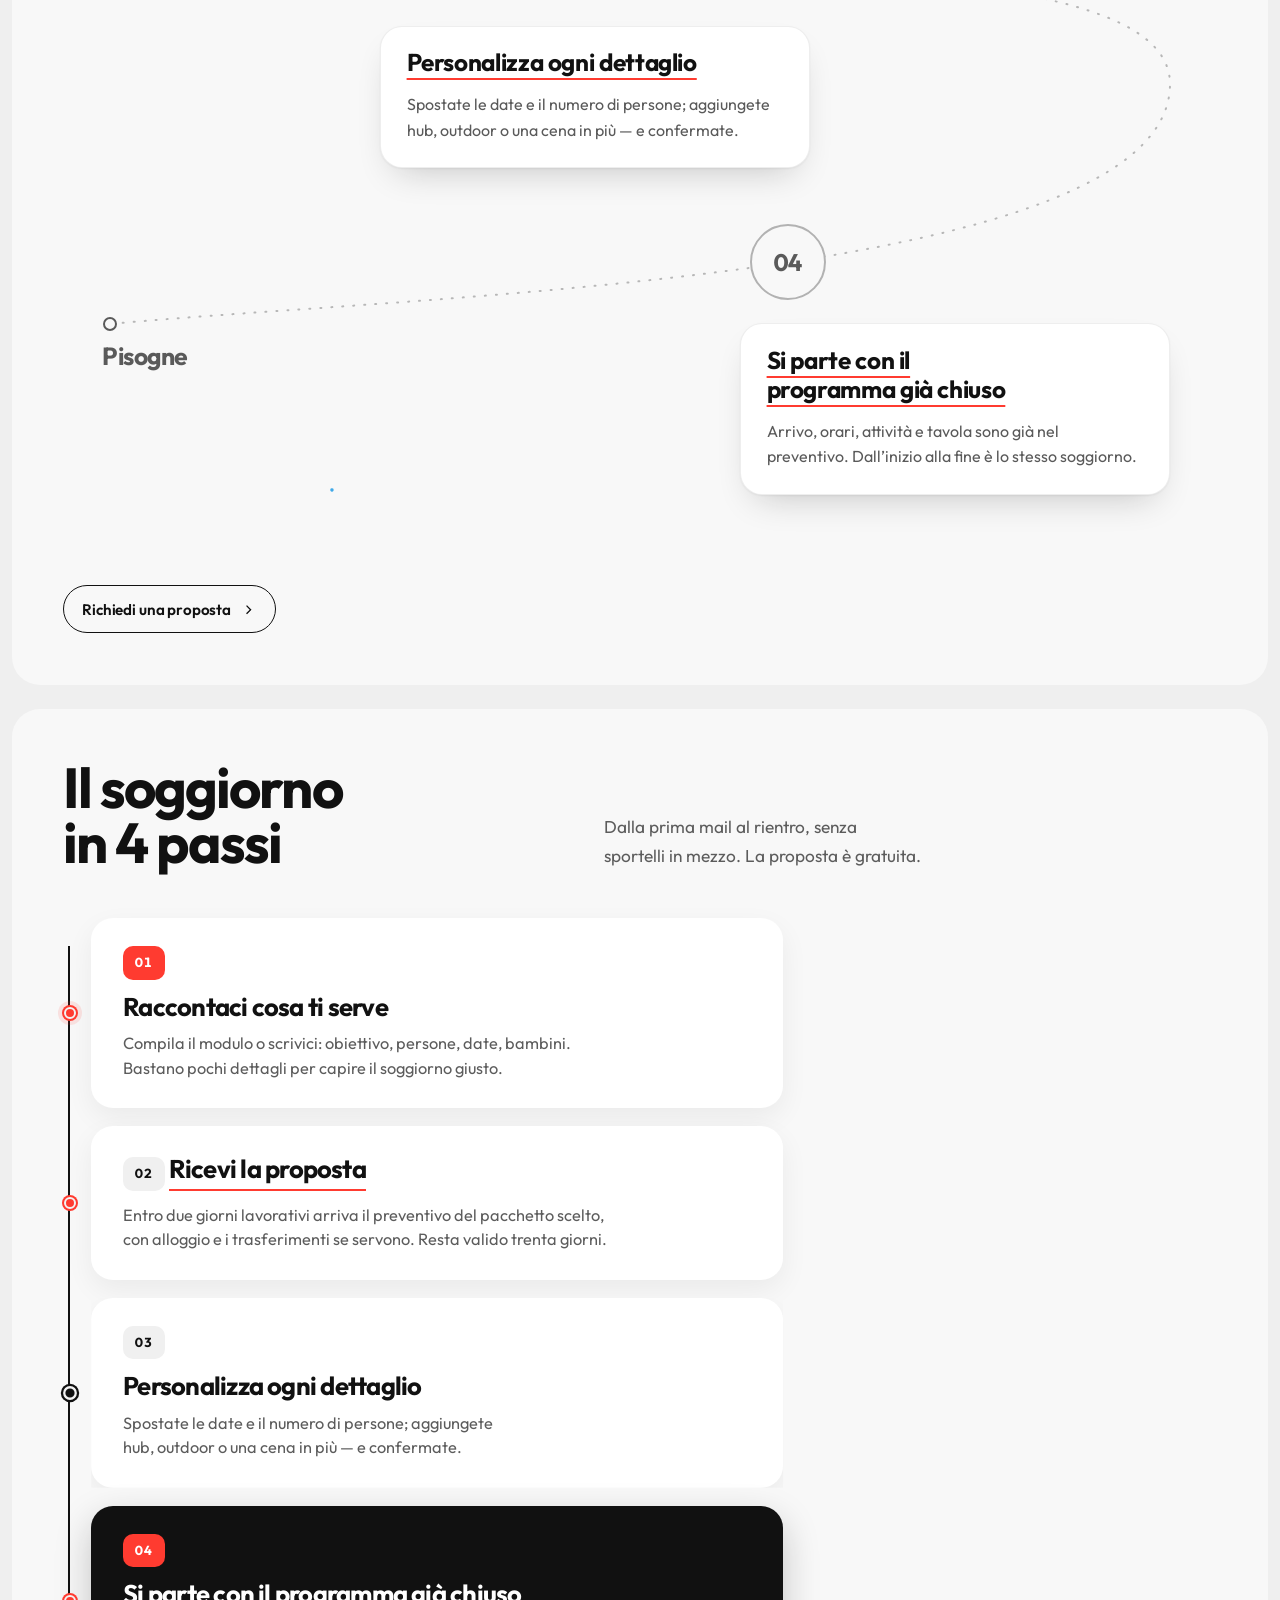
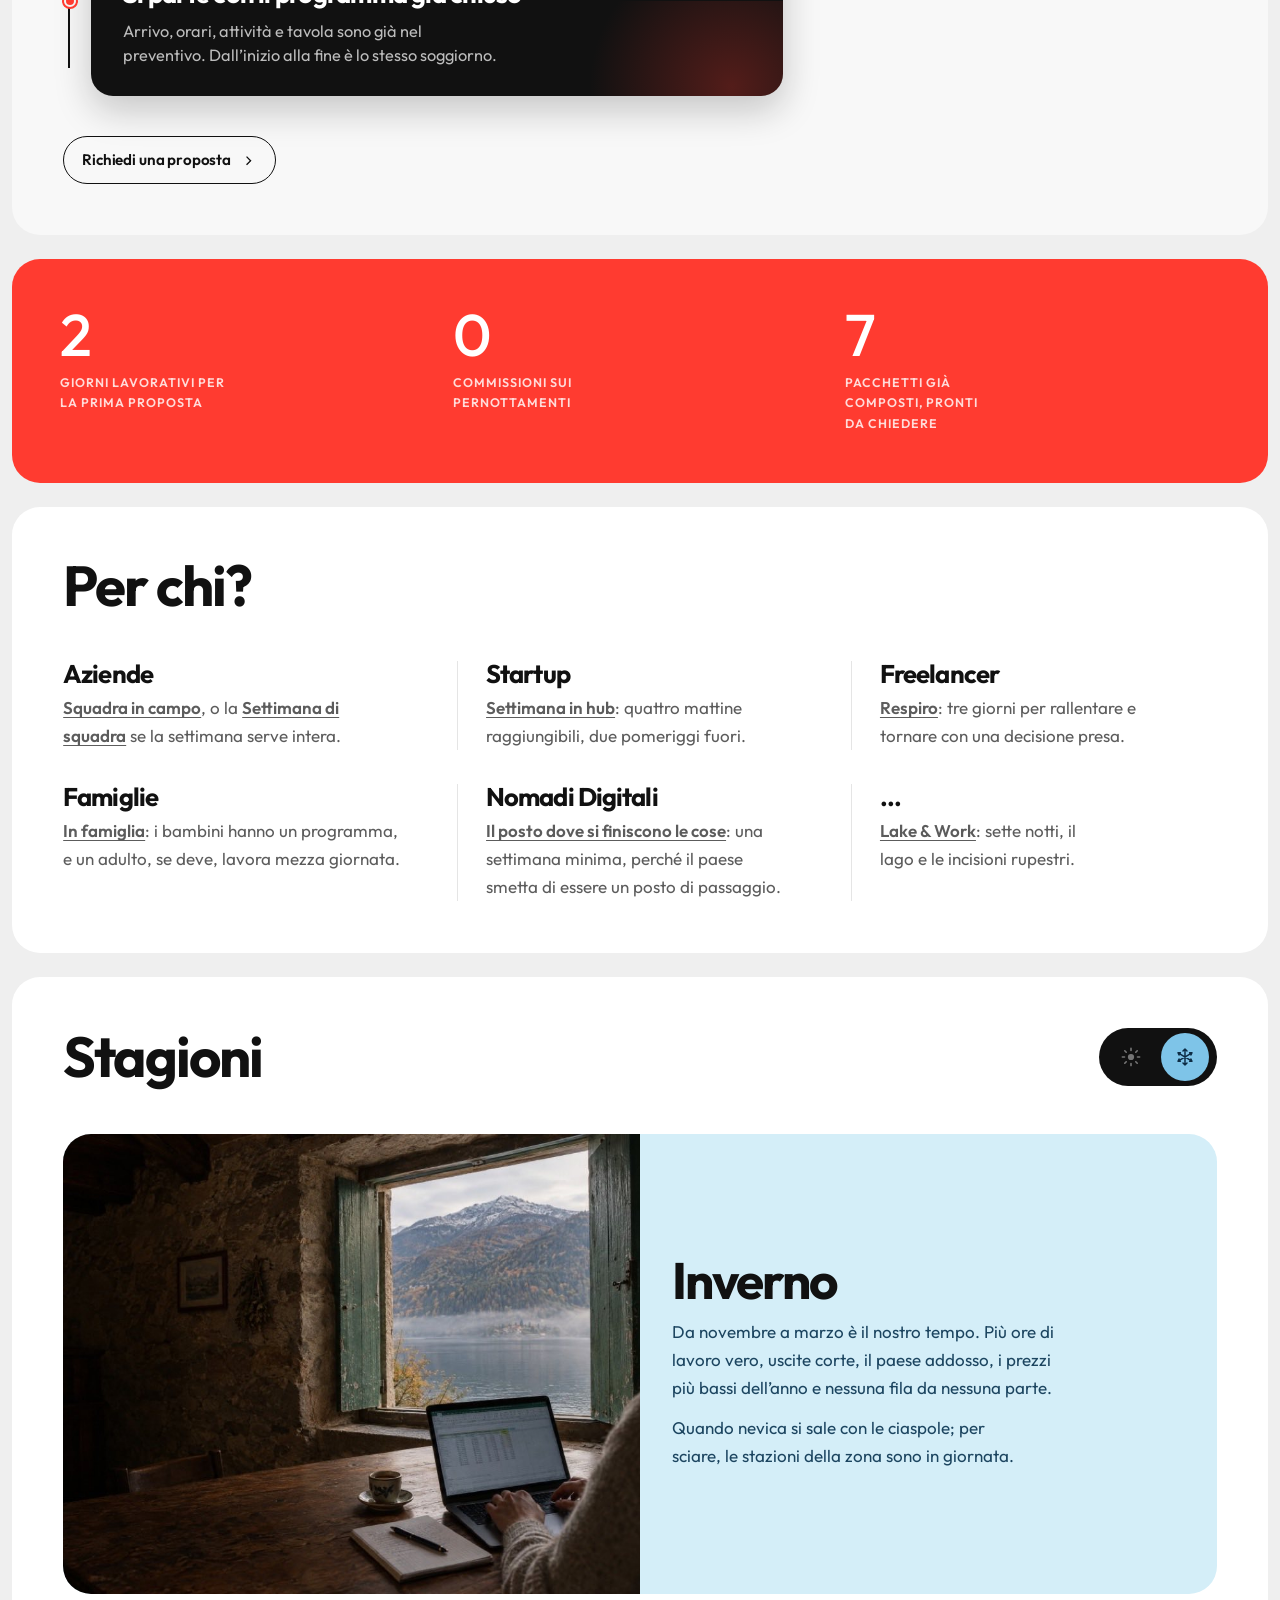
==== commit f20fb324: "Punch up Homes soft red and tie chips/checks to each card tone. Adds a light top-to-bottom card grad" ====
--- a/index.html
+++ b/index.html
@@ -16,7 +16,7 @@
   <link rel="preconnect" href="https://fonts.gstatic.com" crossorigin>
   <link href="https://fonts.googleapis.com/css2?family=Inter:wght@400;500;600&family=Outfit:wght@300;400;500;600;700;800&display=swap" rel="stylesheet">
   <link rel="stylesheet" href="css/main-color.css?v=1">
-  <link rel="stylesheet" href="css/styles.css?v=343">
+  <link rel="stylesheet" href="css/styles.css?v=344">
   <link rel="stylesheet" href="css/timeline.css?v=7">
 </head>
 <body id="top">
--- a/css/styles.css
+++ b/css/styles.css
@@ -6481,14 +6481,14 @@
       --sog-mint: #9fc9b4;
     + Homes/Wellness di nuovo .is-dark; Homes --tone:var(--main-color)
   */
-  --sog-pink: #ff8c86;   /* pos 1 · Main Color soft ~55% */
+  --sog-pink: #ff6f66;   /* pos 1 · Main Color soft ~65%, un filo più acceso */
   --sog-teal: #5f858c;   /* pos 2 · mid acqua */
   --sog-lav: #8fb9b0;    /* pos 3 */
   --sog-peach: #a5c0ba;  /* pos 4 */
   --sog-ochre: #c4d4a8;  /* pos 5 */
   --sog-sand: #e6ddd0;   /* pos 6 */
-  --sog-cream: #d8e2d4;  /* fondo dei chip */
-  --sog-mint: #9fc9b4;   /* spunte ✓ */
+  --sog-cream: #d8e2d4;  /* legacy chip (override per-card sotto) */
+  --sog-mint: #9fc9b4;   /* legacy ✓ (override per-card sotto) */
   --sog-ink: #0a0a0a;
   --sog-muted: #6a6a6a;
   --sog-top: calc(var(--forest-rest-top, 48vh) + 8px);
@@ -6533,6 +6533,8 @@
 }
 
 .sog-card {
+  /* Tinta chiara del tono card: ✓ e chip dentro .sog-ui */
+  --sog-on-tone: color-mix(in srgb, var(--tone) 38%, #ffffff);
   position: sticky;
   top: calc(var(--sog-top) + var(--i, 0) * 12px);
   display: grid;
@@ -6541,7 +6543,11 @@
   min-height: min(39svh, 320px);
   padding: clamp(28px, 5vw, 48px) clamp(20px, 4vw, 40px);
   border-radius: 24px;
-  background: var(--tone);
+  background: linear-gradient(
+    180deg,
+    var(--tone) 0%,
+    color-mix(in srgb, var(--tone) 82%, #1a1a1a) 100%
+  );
   color: var(--sog-ink);
   transform-origin: 50% 0;
   will-change: transform;
@@ -6602,7 +6608,7 @@
   height: 20px;
   margin-right: 8px;
   border-radius: 50%;
-  background: var(--sog-mint);
+  background: var(--sog-on-tone);
   color: var(--sog-ink);
   font-size: 0.7rem;
   vertical-align: -4px;
@@ -6620,7 +6626,7 @@
 .sog-chips li {
   padding: 7px 11px;
   border-radius: 999px;
-  background: var(--sog-cream);
+  background: var(--sog-on-tone);
   font-size: 0.85rem;
   font-weight: 500;
   line-height: 1;
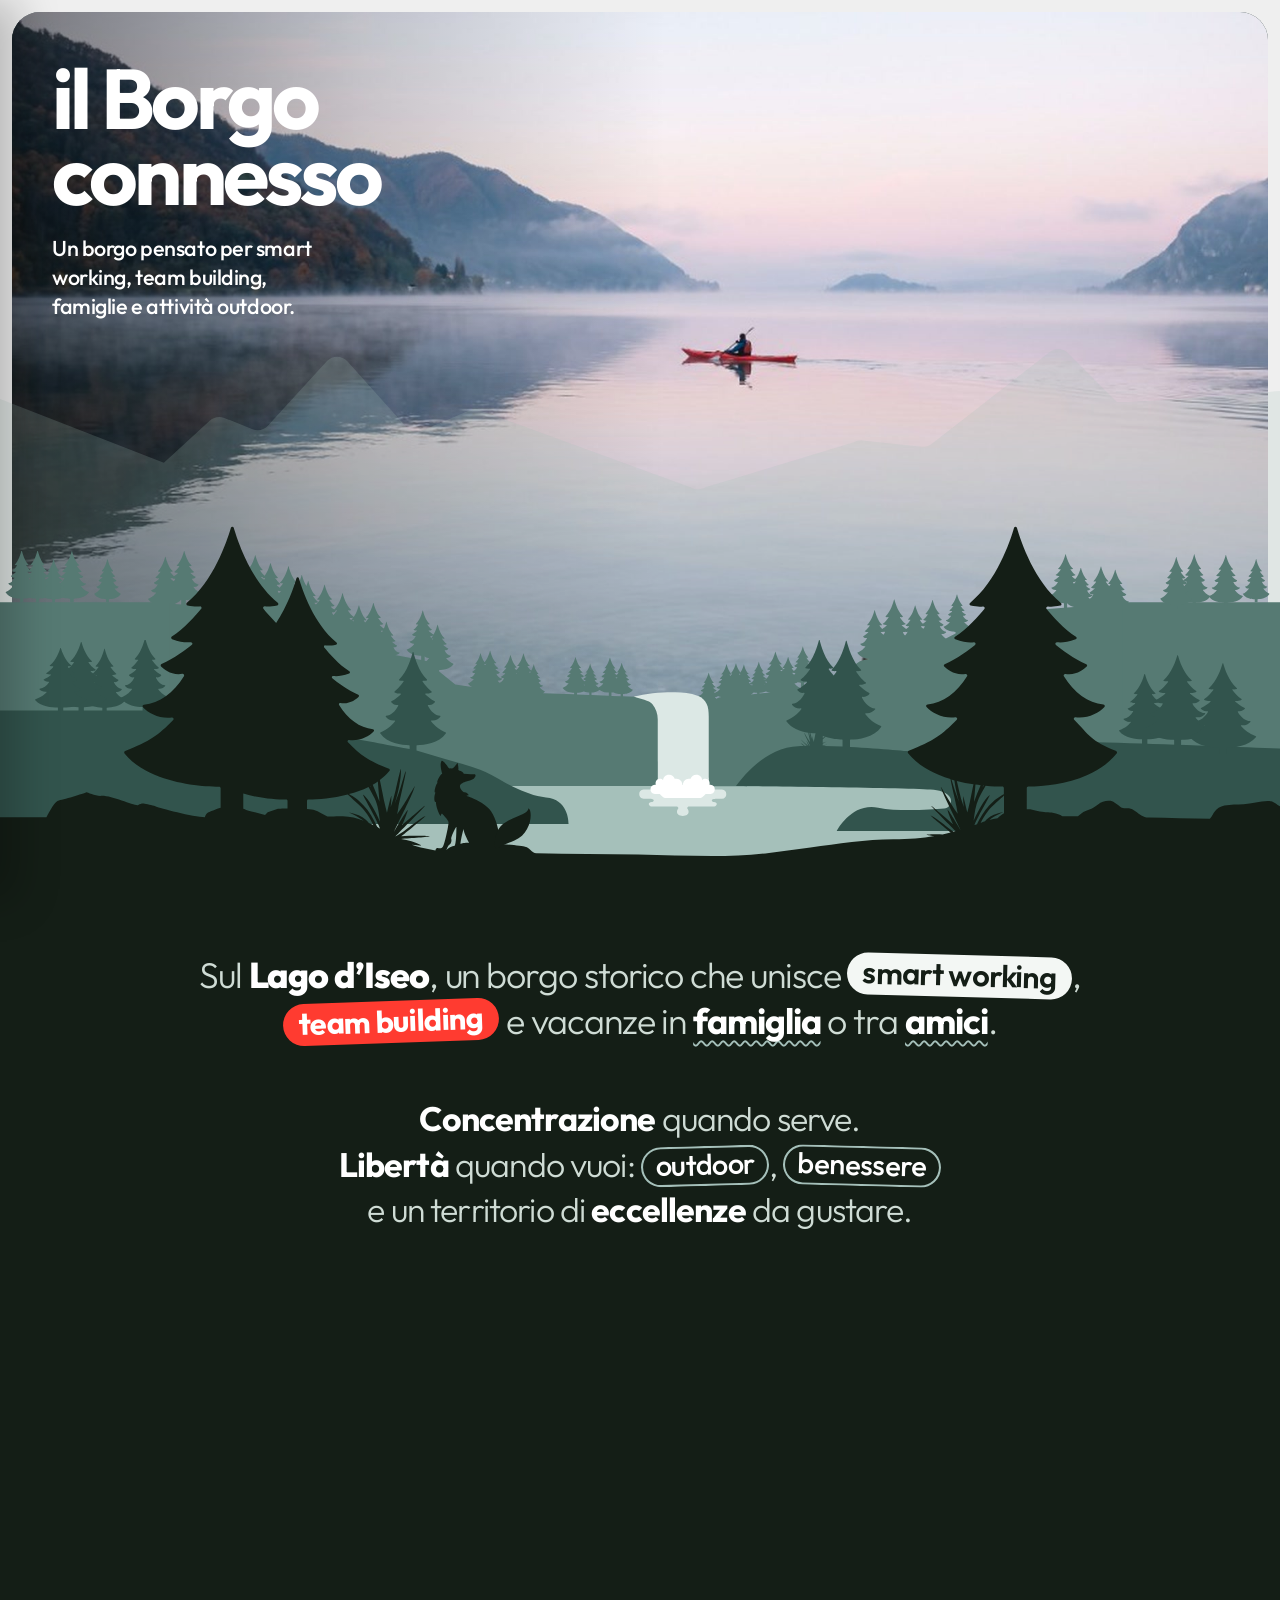
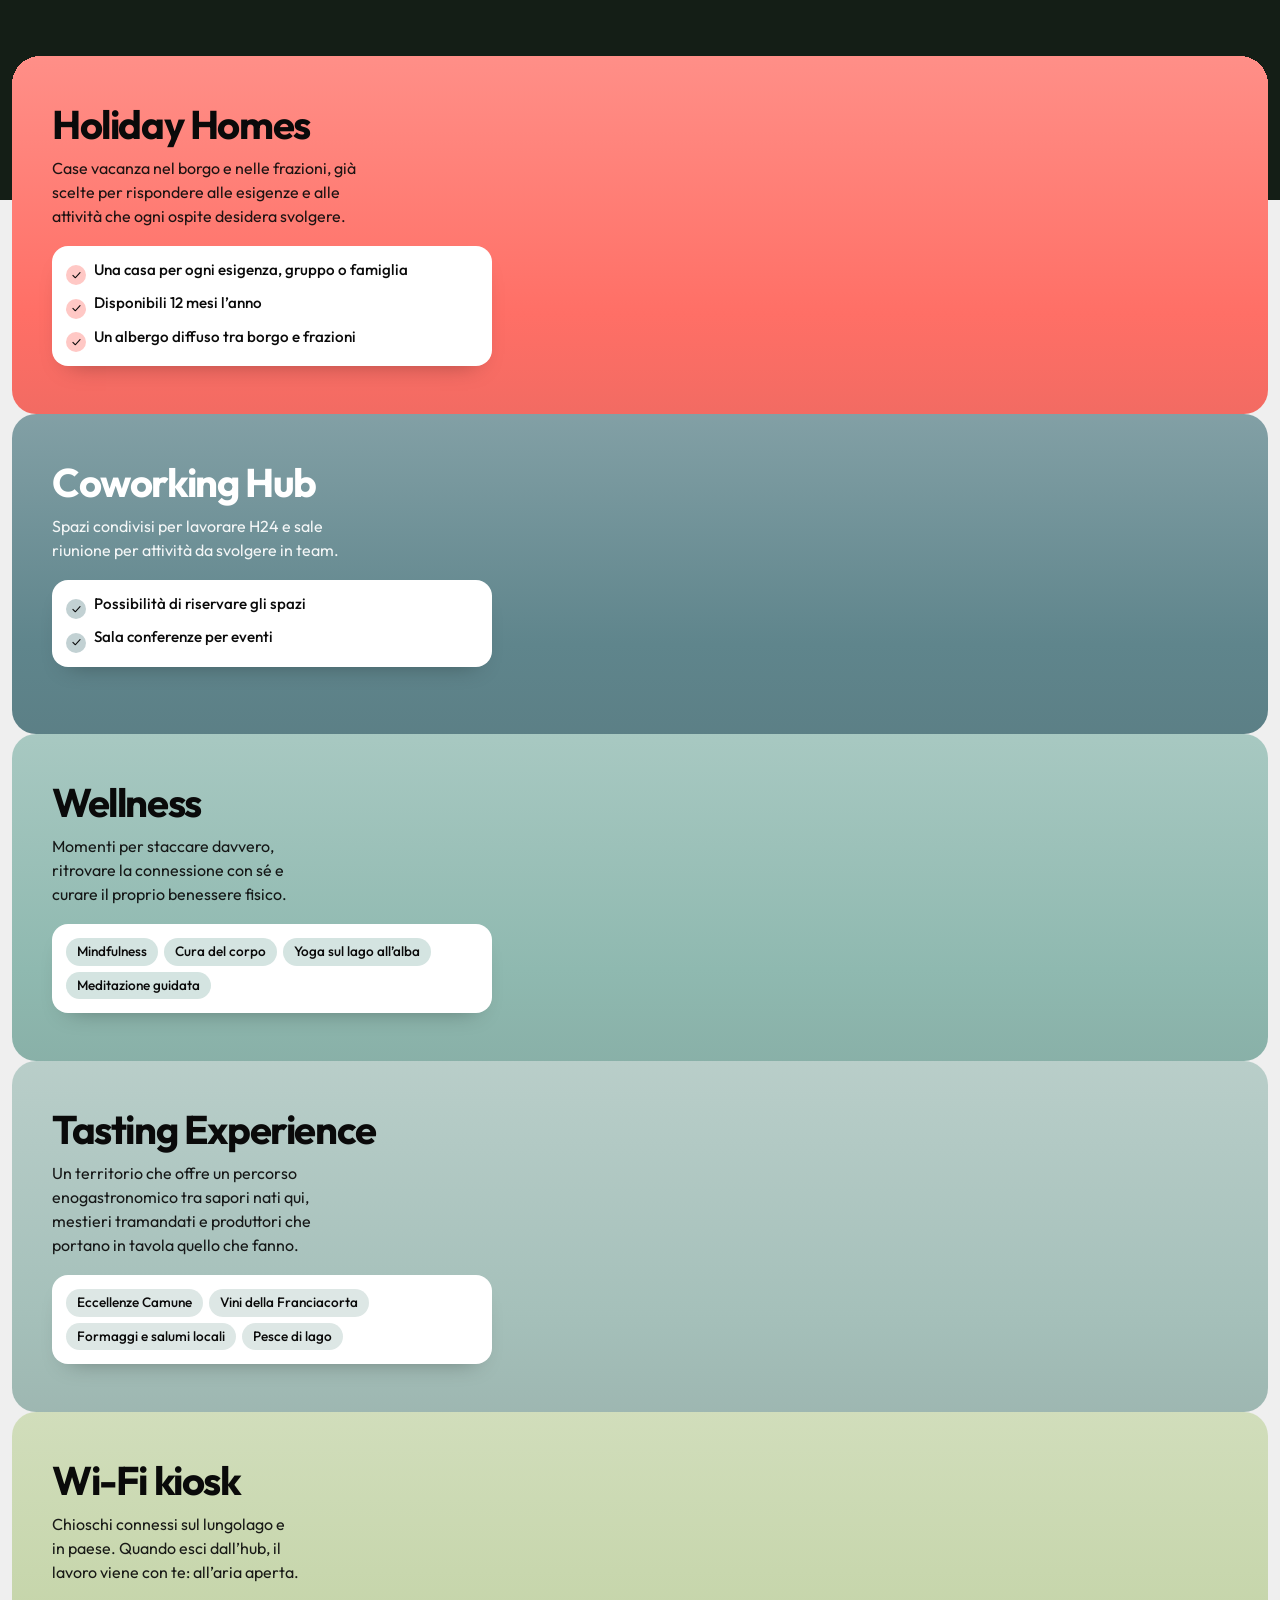
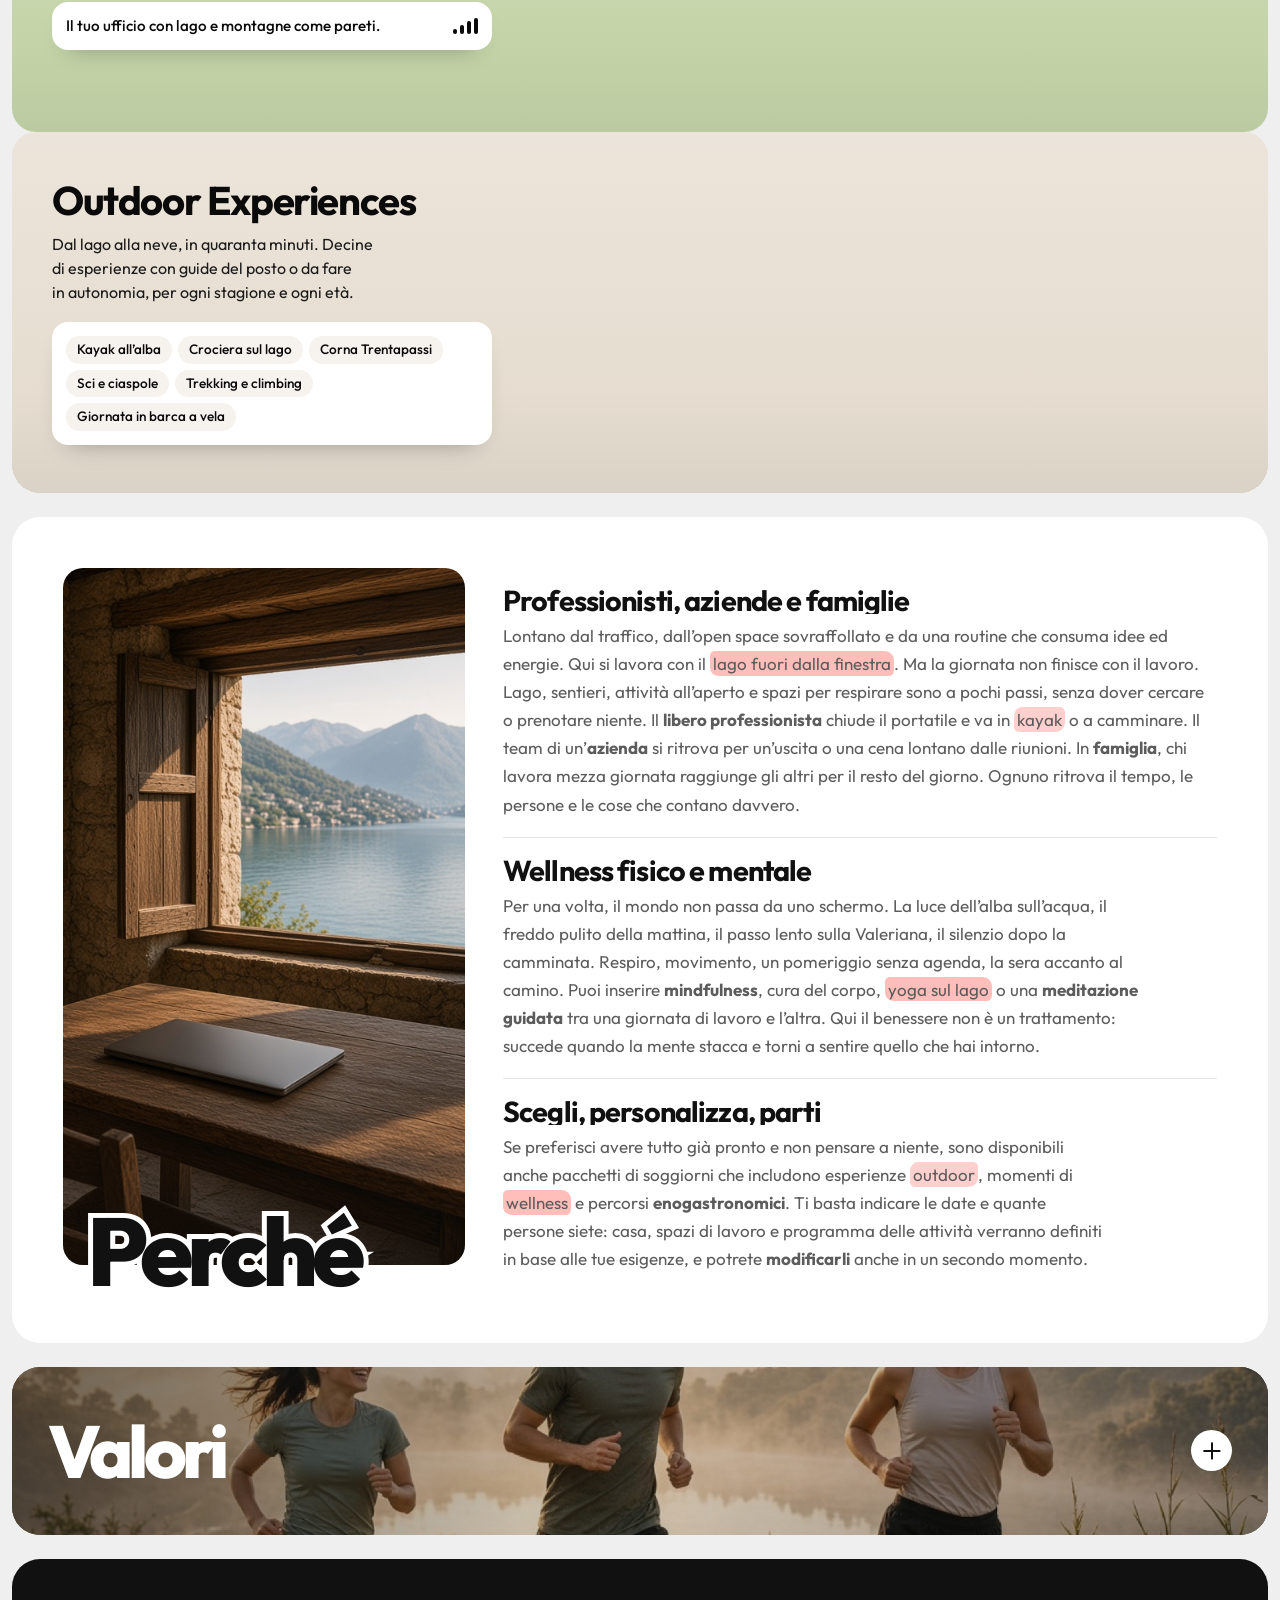
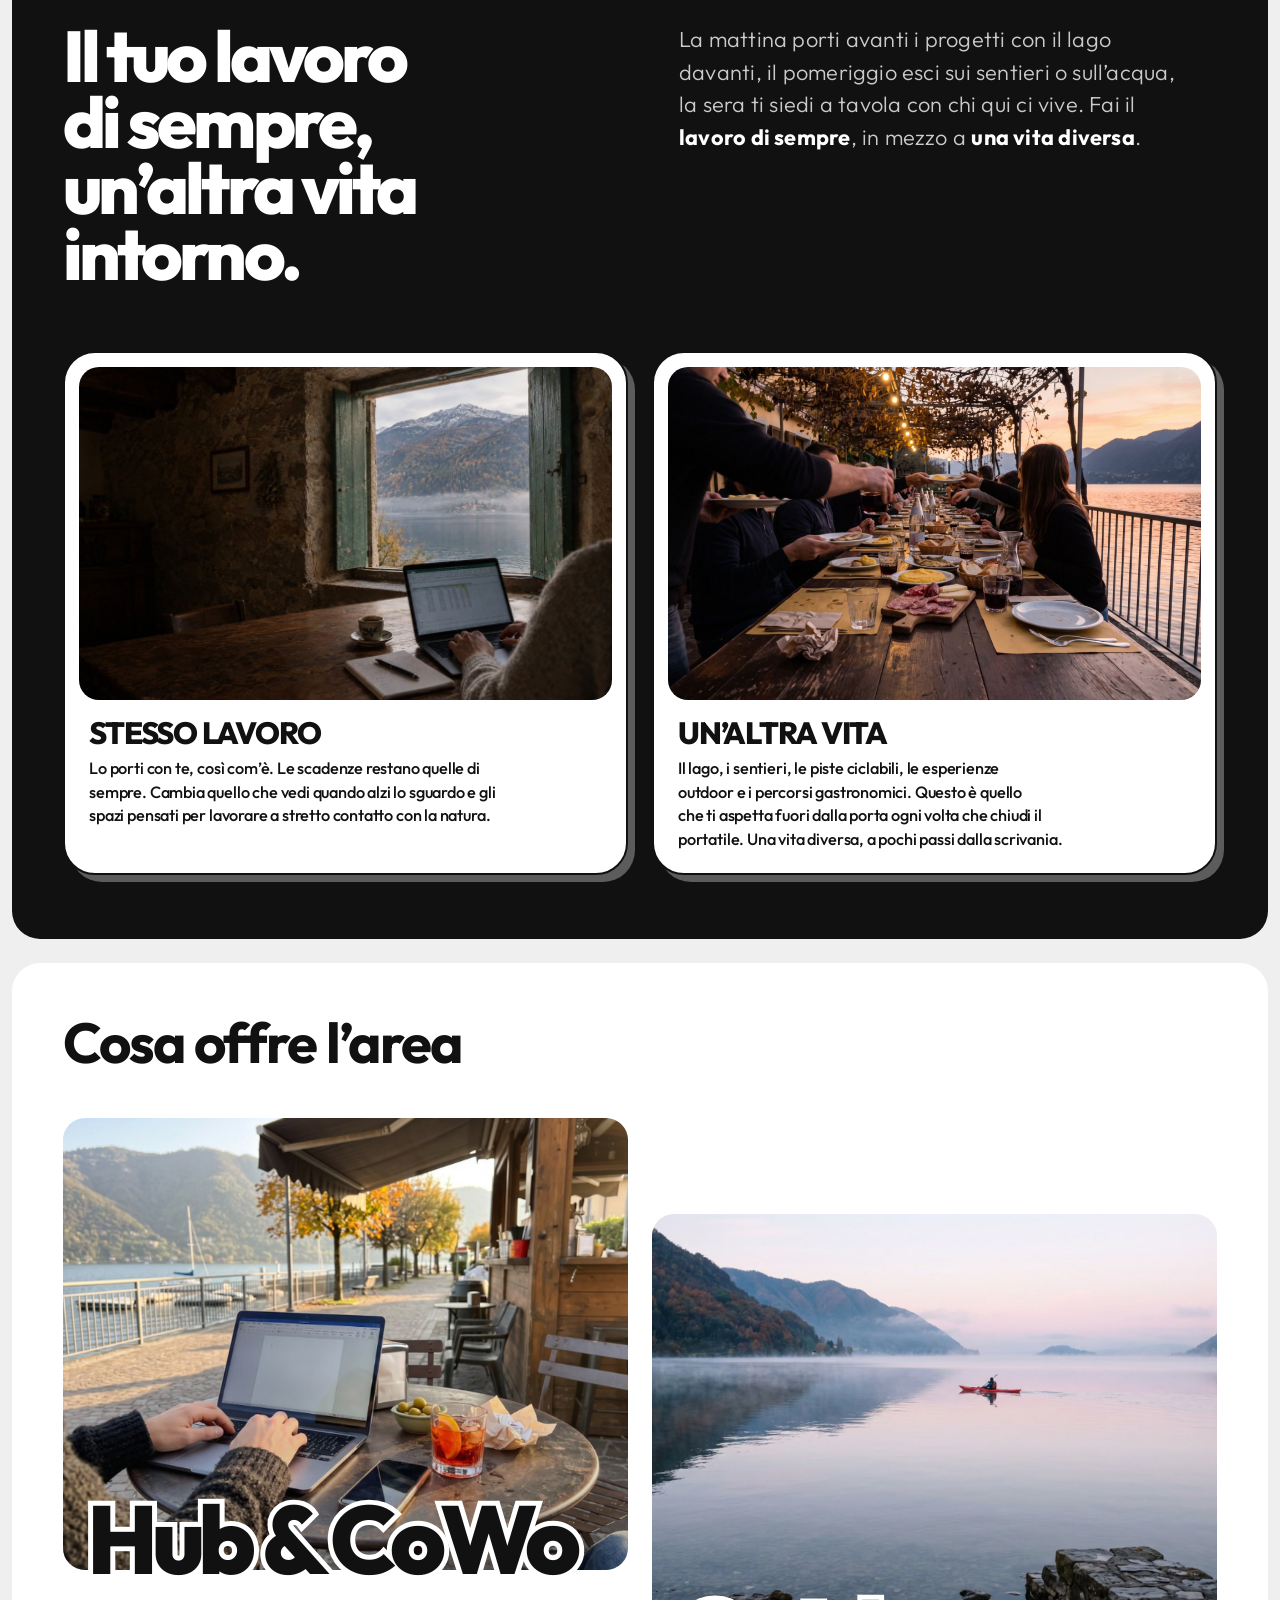
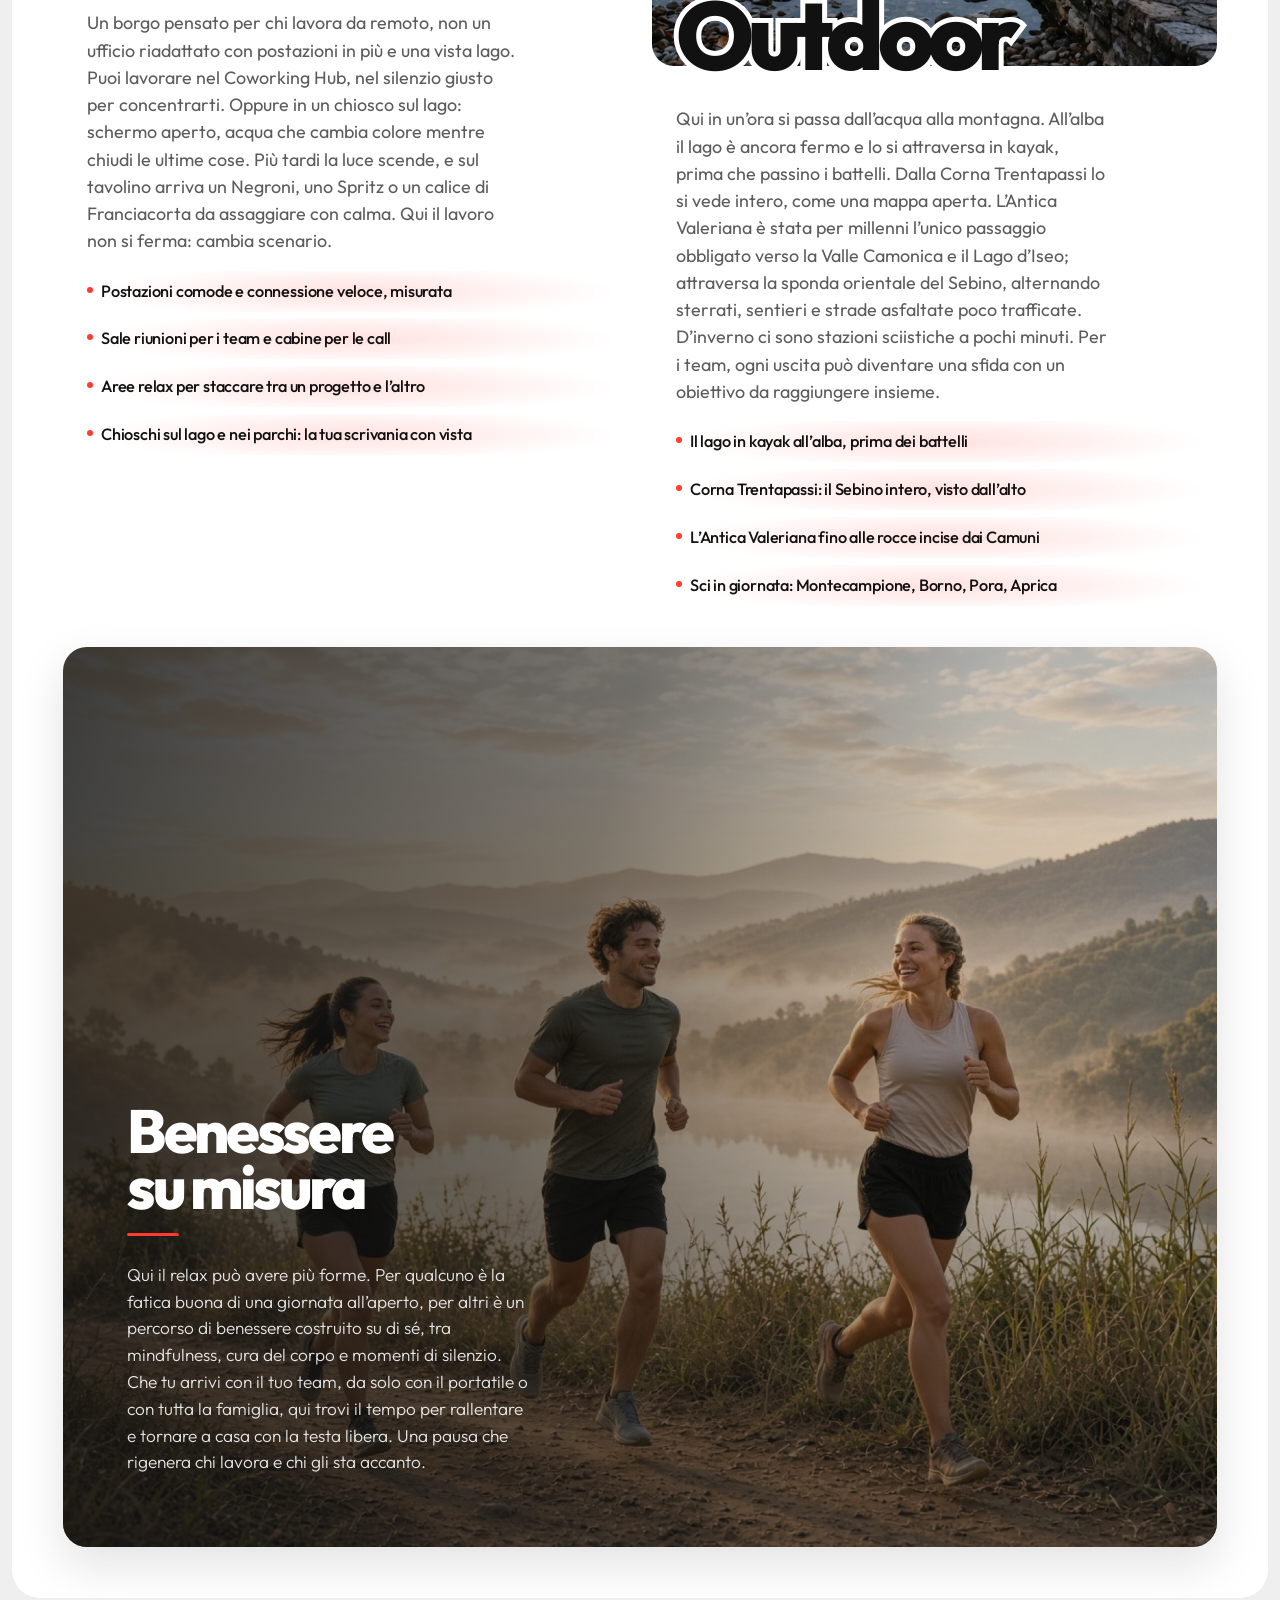
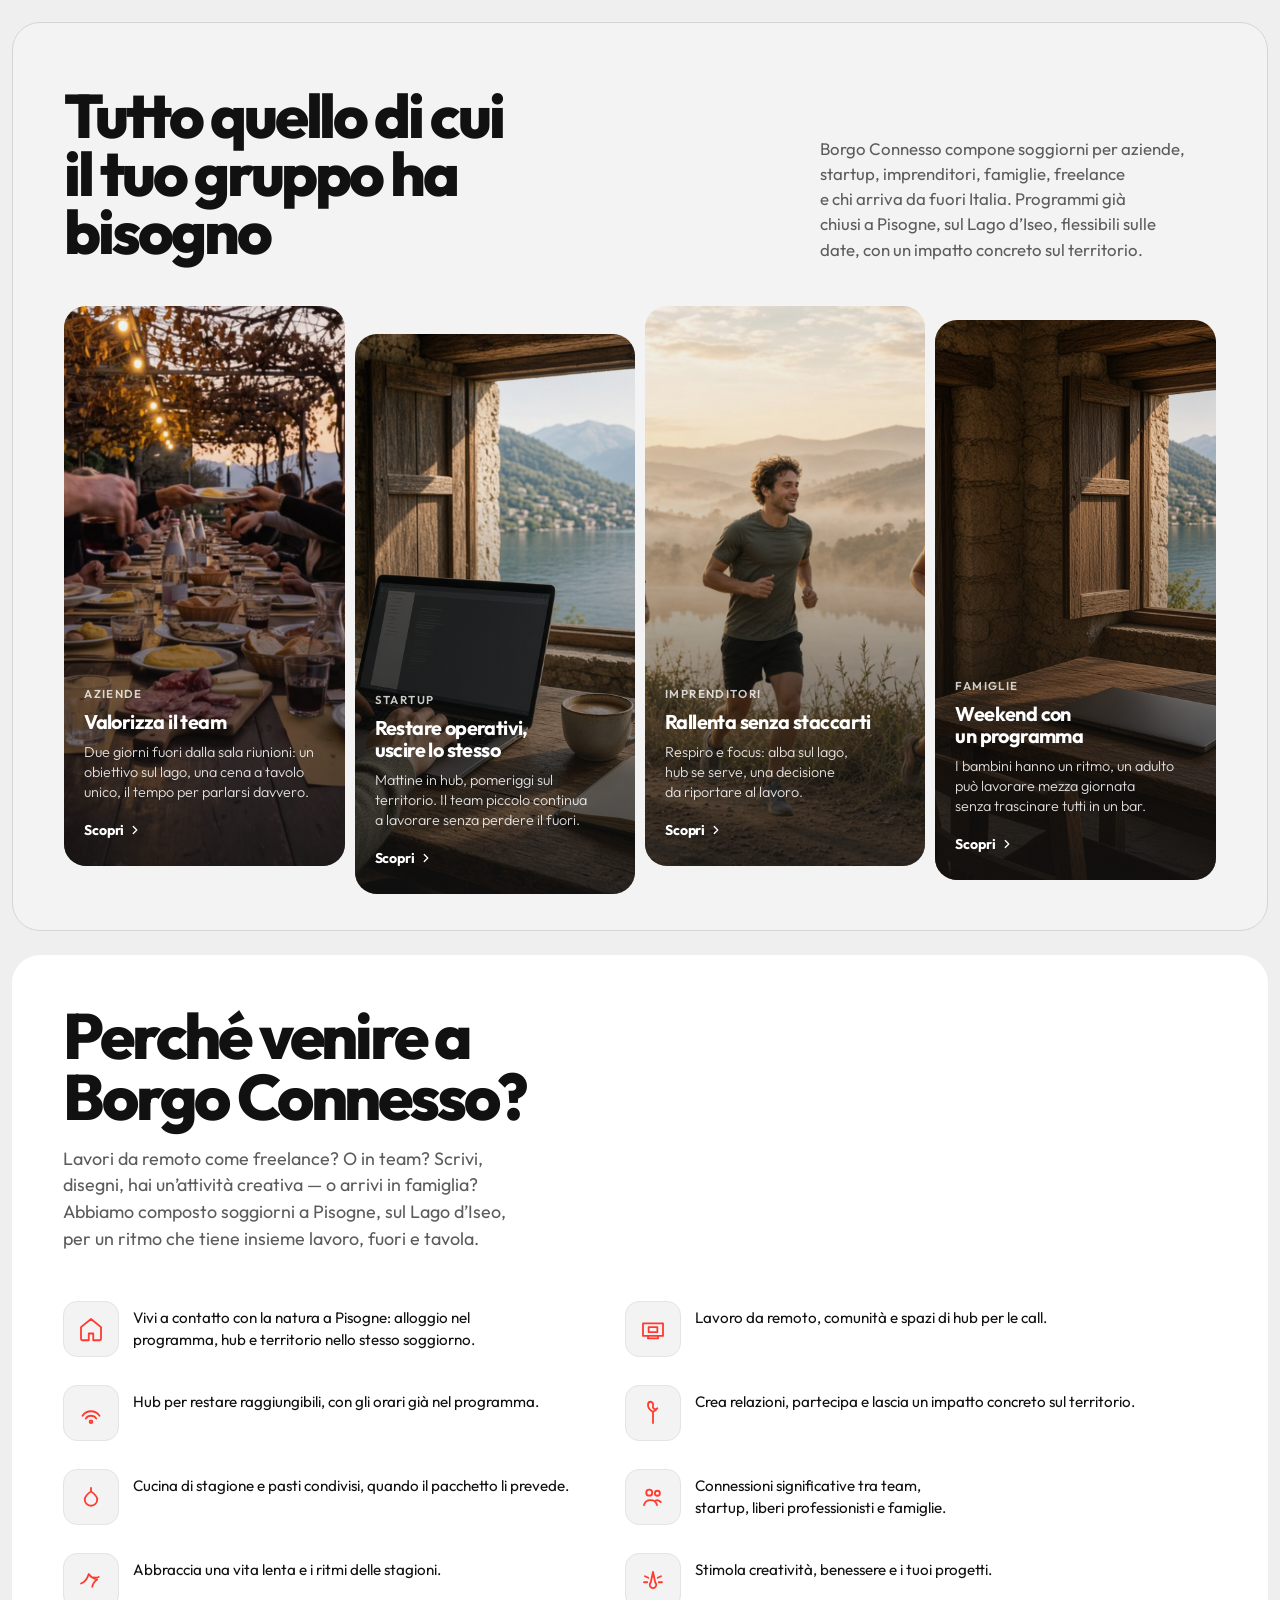
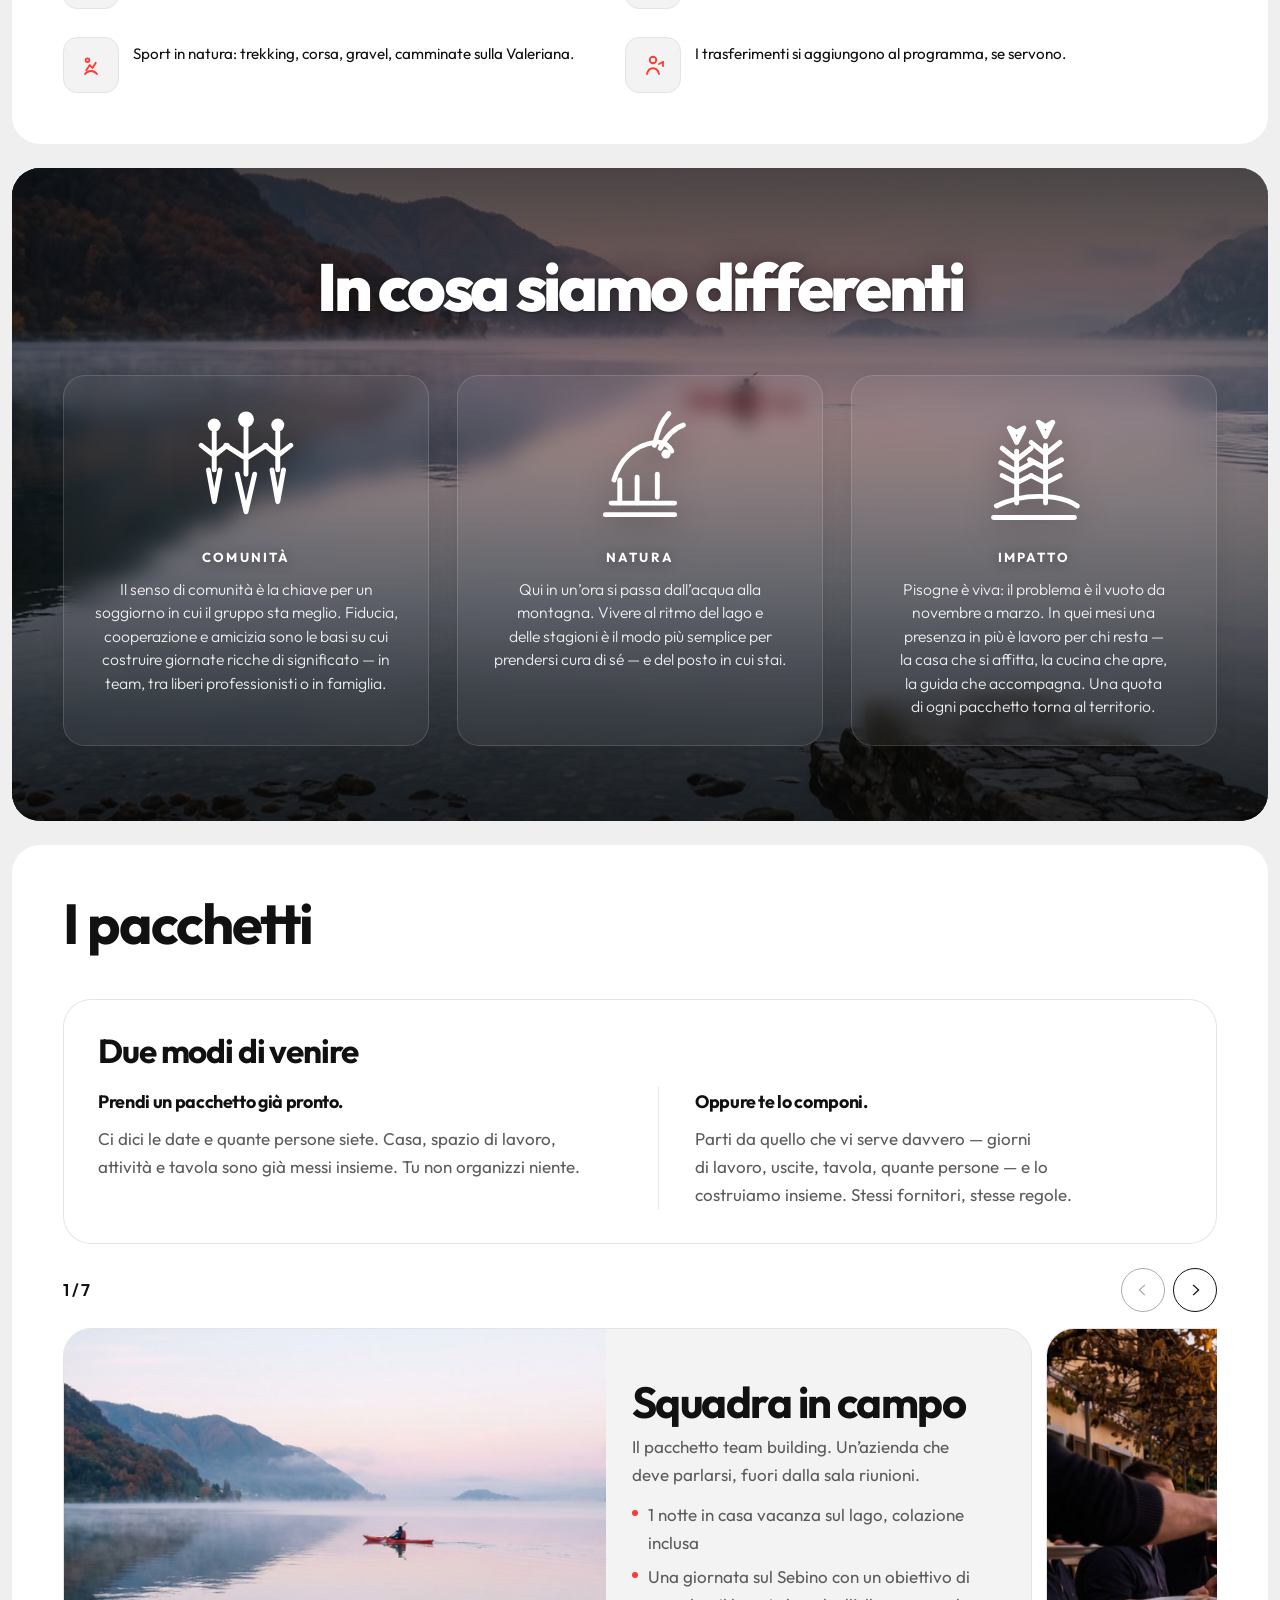
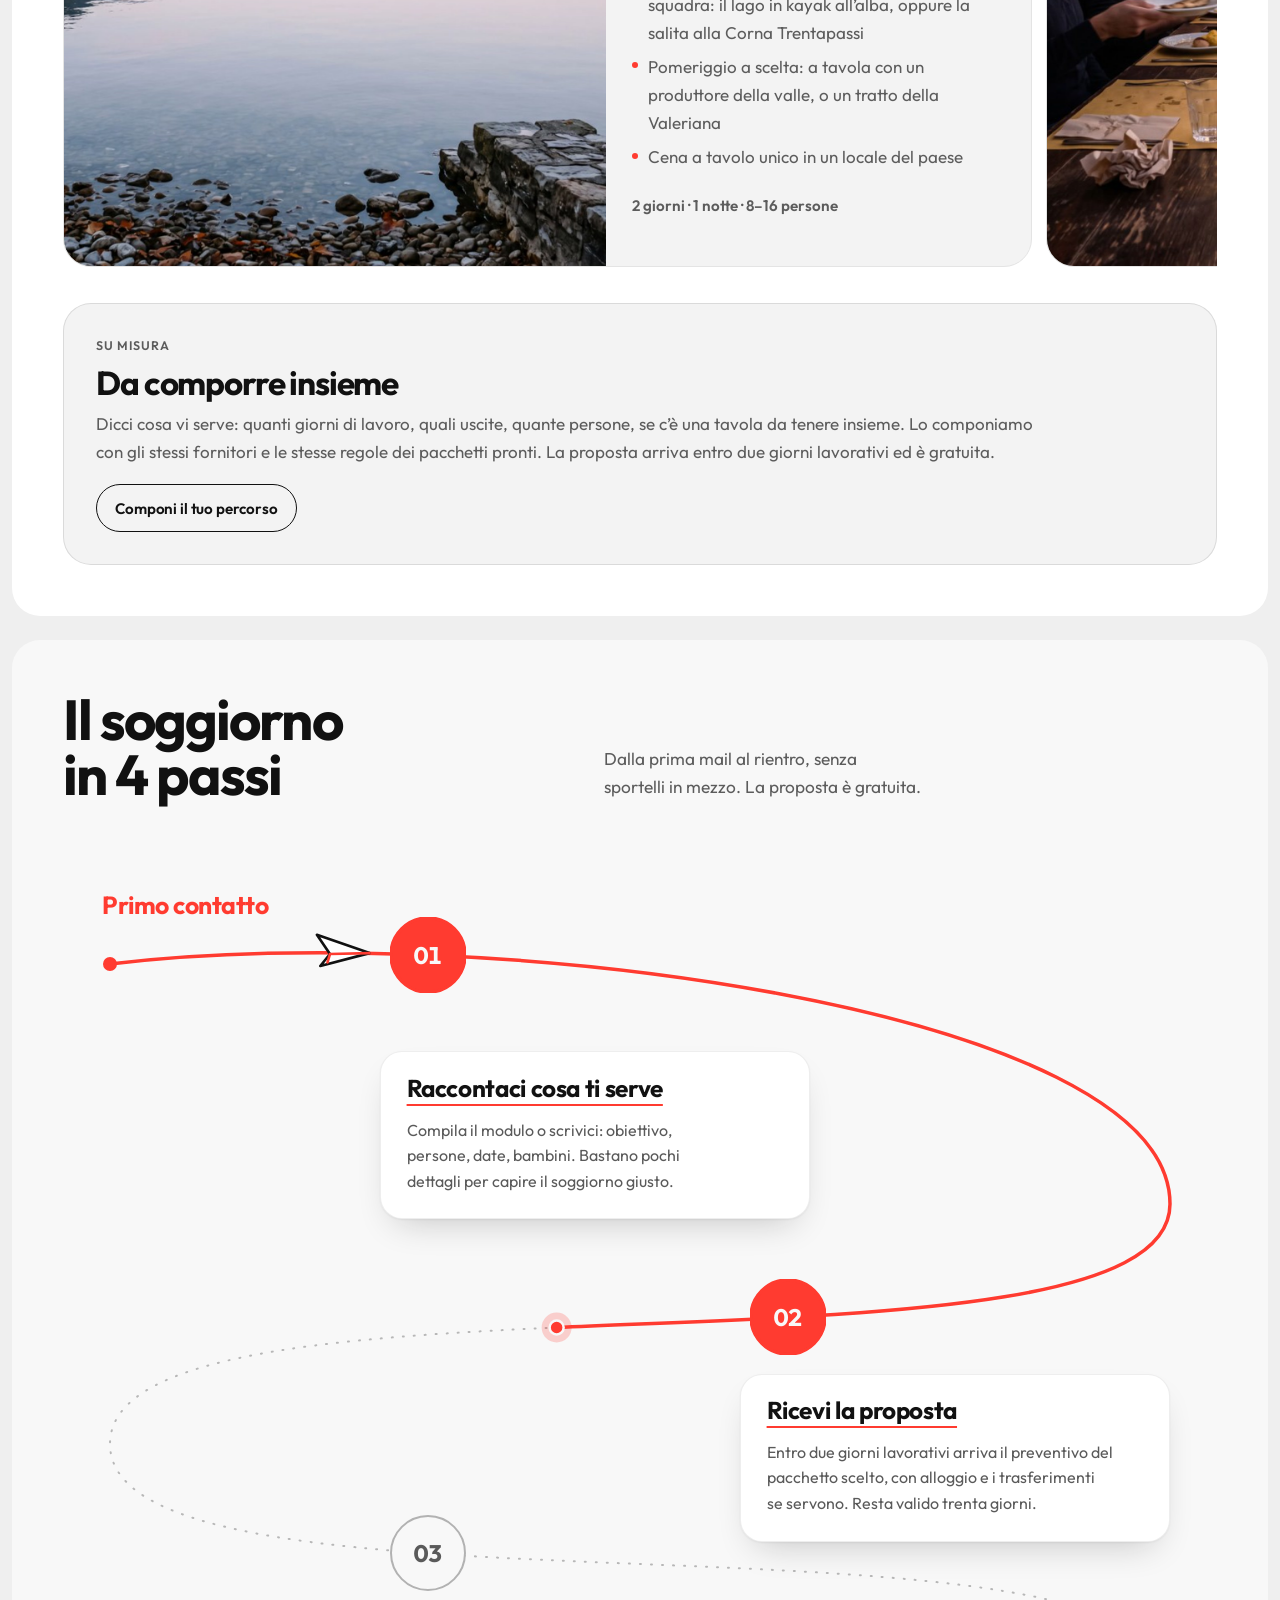
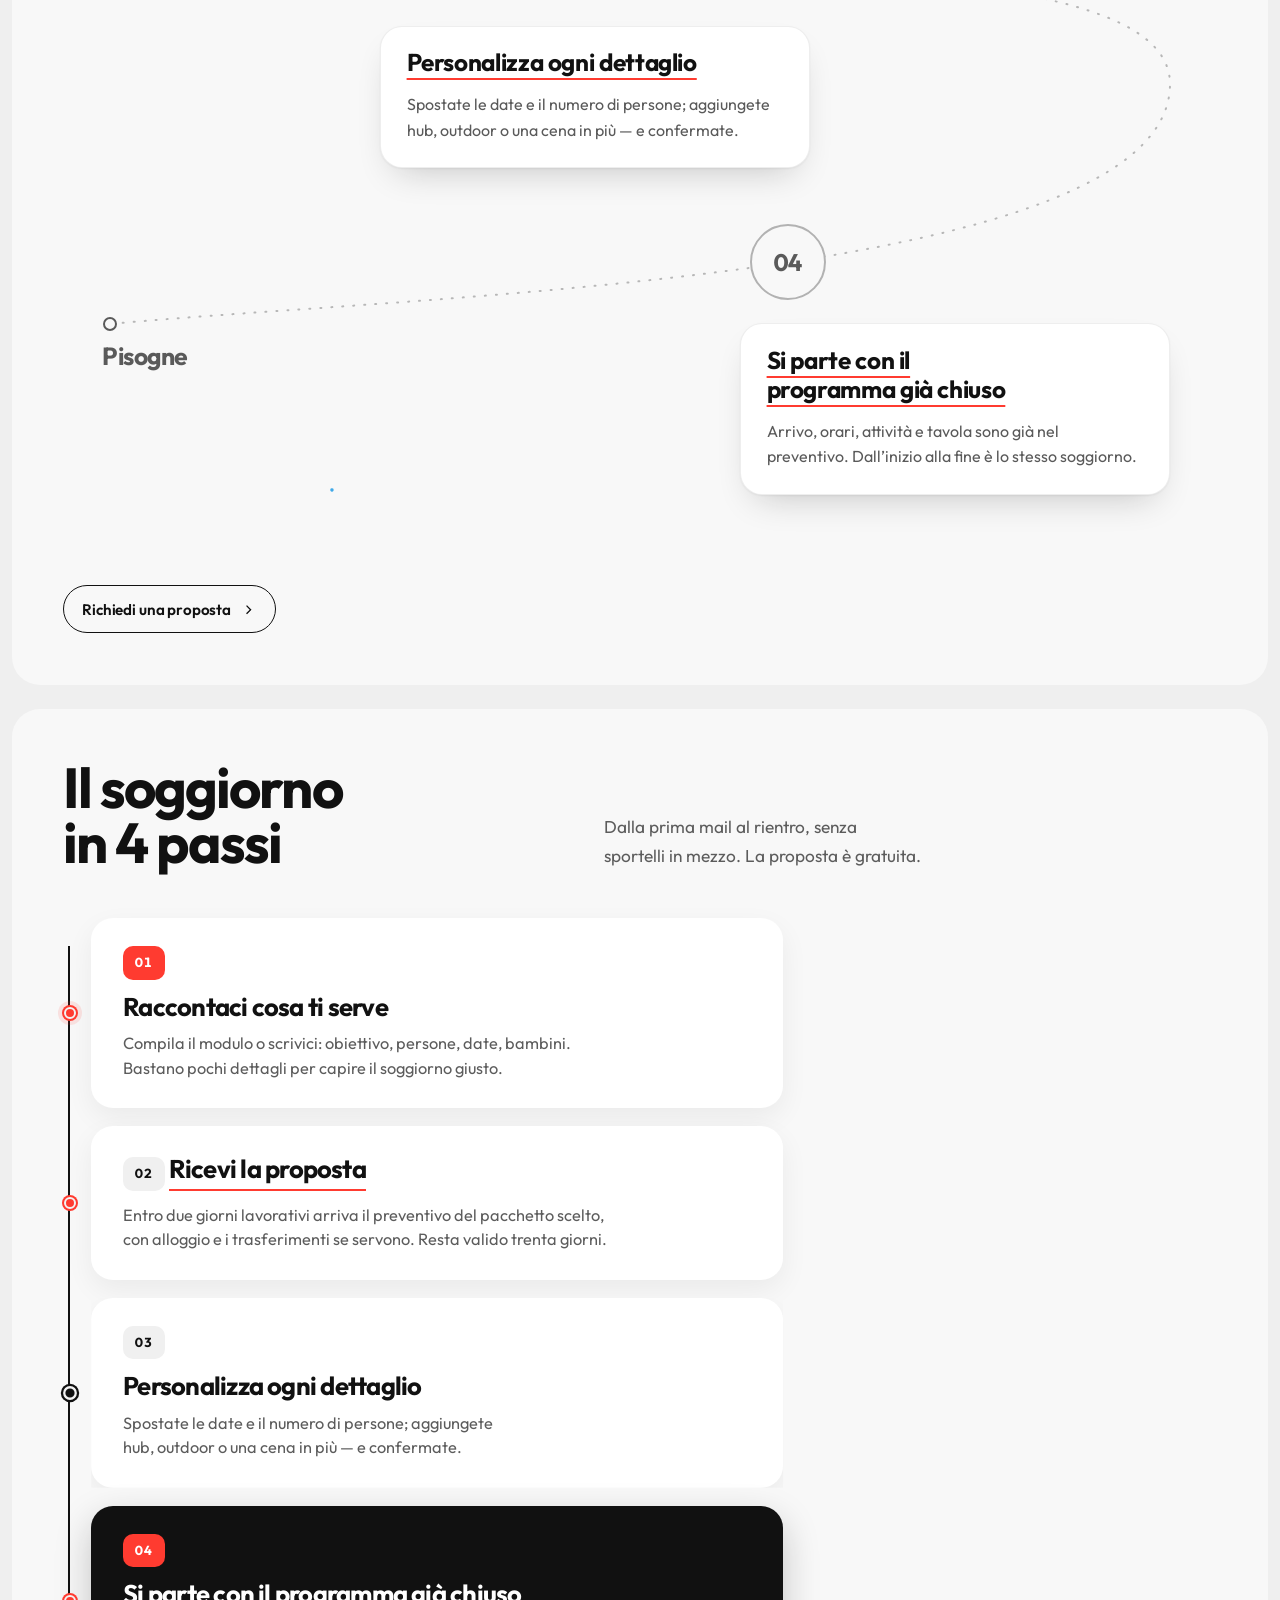
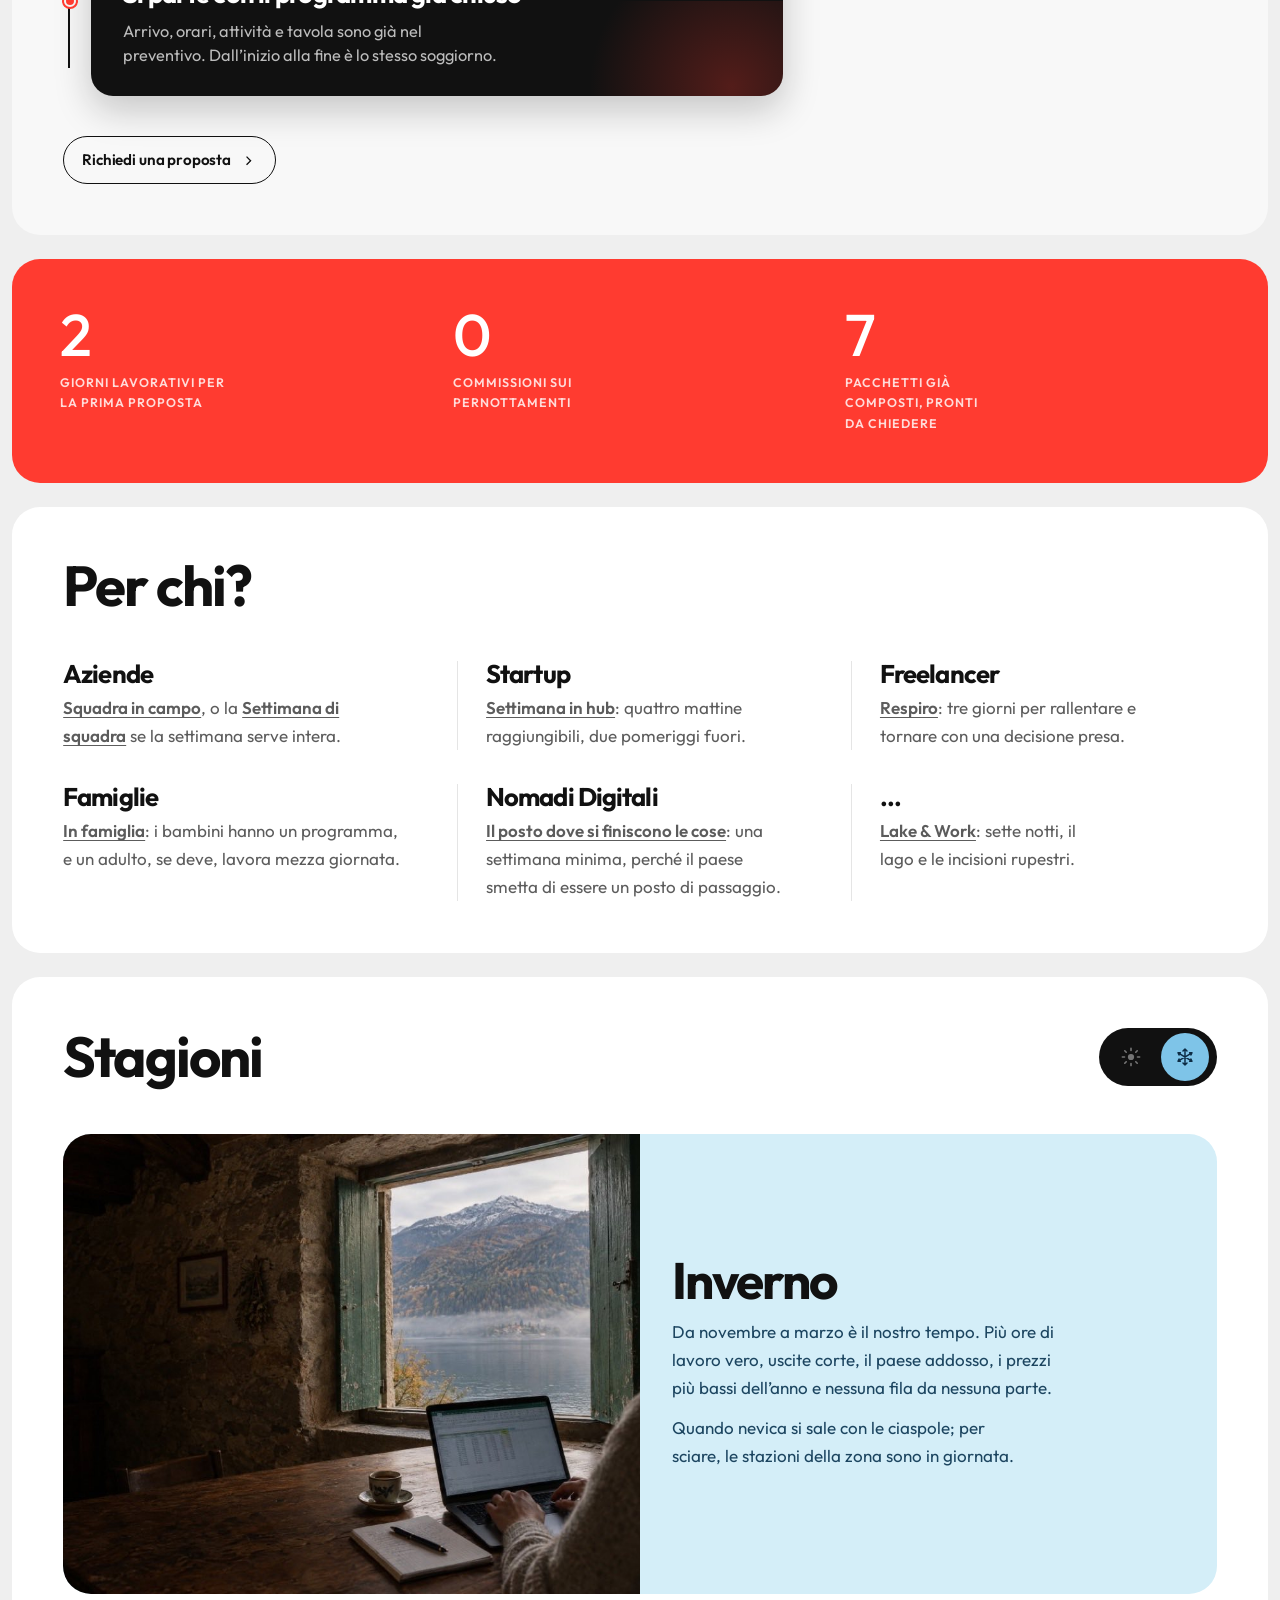
==== commit 08678d03: "Soften the soggiorno card gradients so they stay bright. Co-authored-by: Cursor <cursoragent@cursor." ====
--- a/index.html
+++ b/index.html
@@ -16,7 +16,7 @@
   <link rel="preconnect" href="https://fonts.gstatic.com" crossorigin>
   <link href="https://fonts.googleapis.com/css2?family=Inter:wght@400;500;600&family=Outfit:wght@300;400;500;600;700;800&display=swap" rel="stylesheet">
   <link rel="stylesheet" href="css/main-color.css?v=1">
-  <link rel="stylesheet" href="css/styles.css?v=344">
+  <link rel="stylesheet" href="css/styles.css?v=345">
   <link rel="stylesheet" href="css/timeline.css?v=7">
 </head>
 <body id="top">
--- a/css/styles.css
+++ b/css/styles.css
@@ -6543,10 +6543,13 @@
   min-height: min(39svh, 320px);
   padding: clamp(28px, 5vw, 48px) clamp(20px, 4vw, 40px);
   border-radius: 24px;
+  /* Sfumatura leggera: un filo più chiaro in alto → tono card in basso.
+     Non scurire il colore base. */
   background: linear-gradient(
     180deg,
-    var(--tone) 0%,
-    color-mix(in srgb, var(--tone) 82%, #1a1a1a) 100%
+    color-mix(in srgb, var(--tone) 78%, #ffffff) 0%,
+    var(--tone) 72%,
+    color-mix(in srgb, var(--tone) 94%, #2a2a2a) 100%
   );
   color: var(--sog-ink);
   transform-origin: 50% 0;
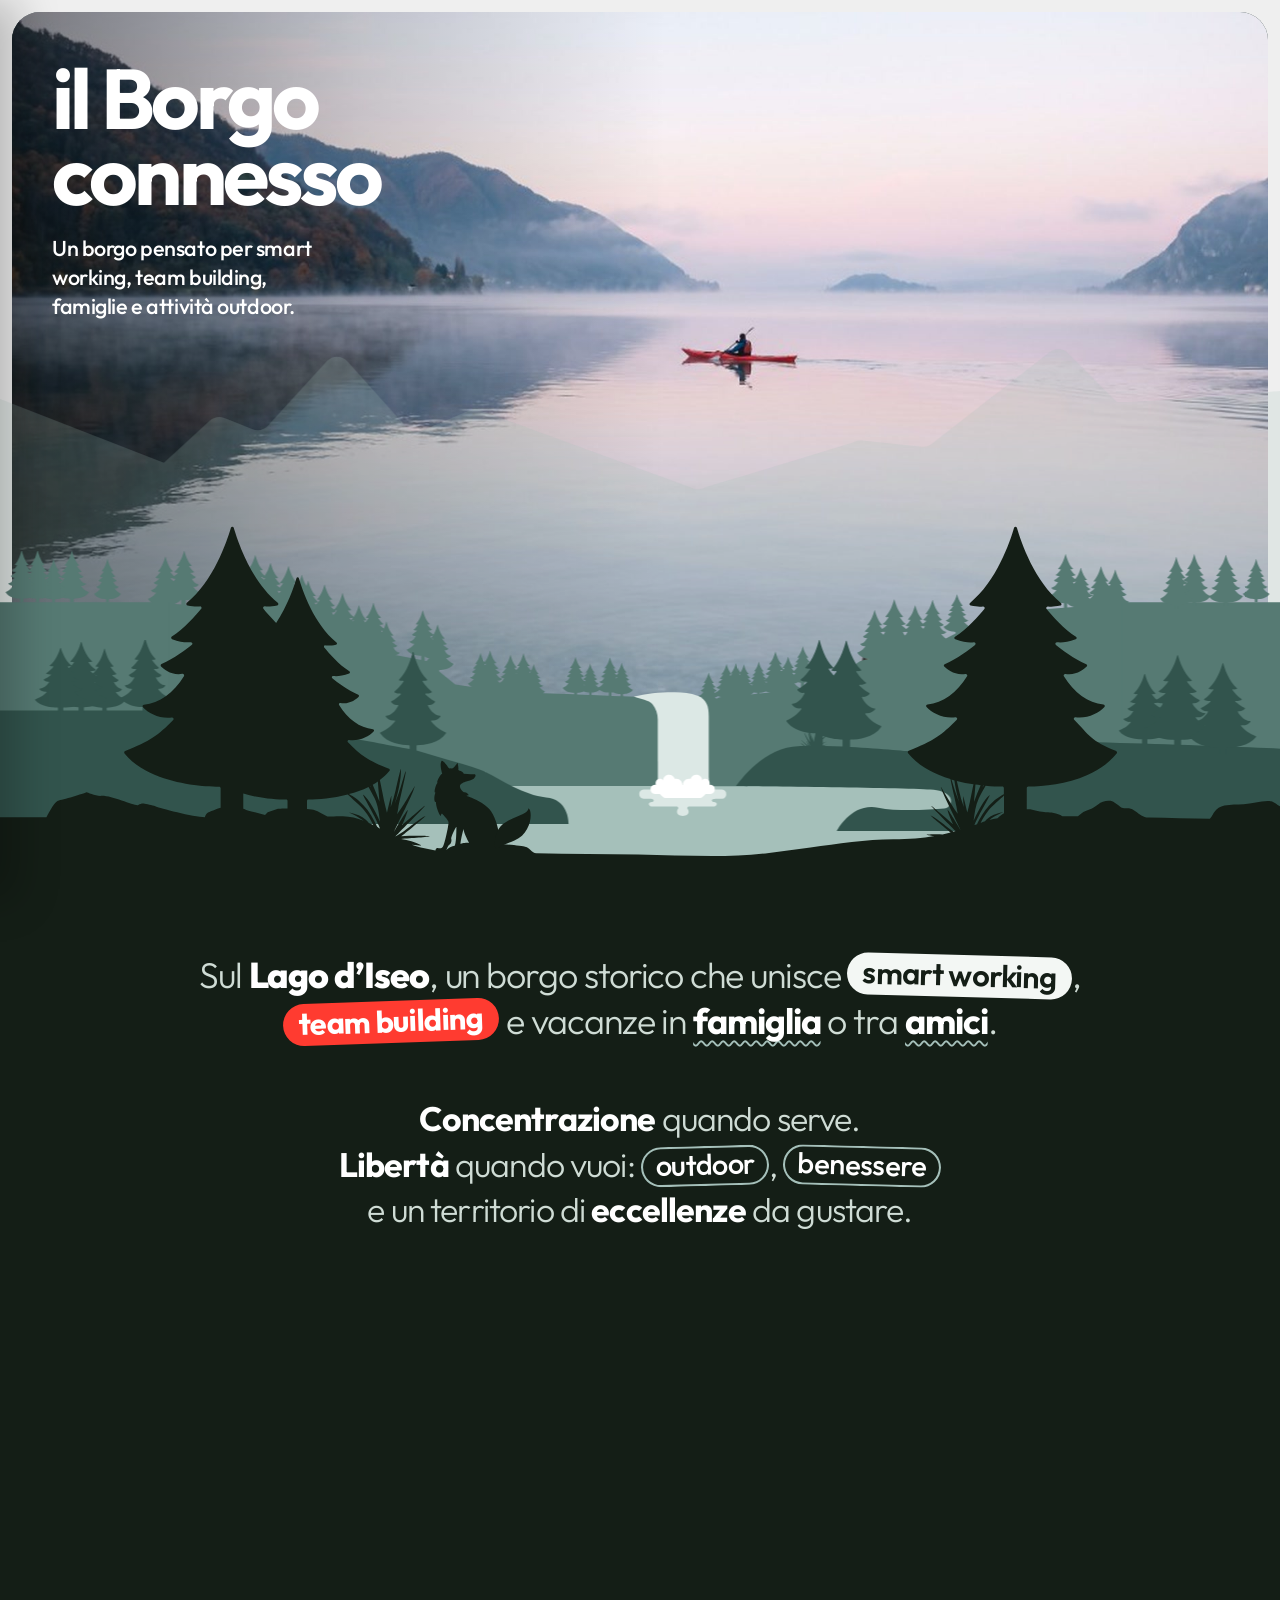
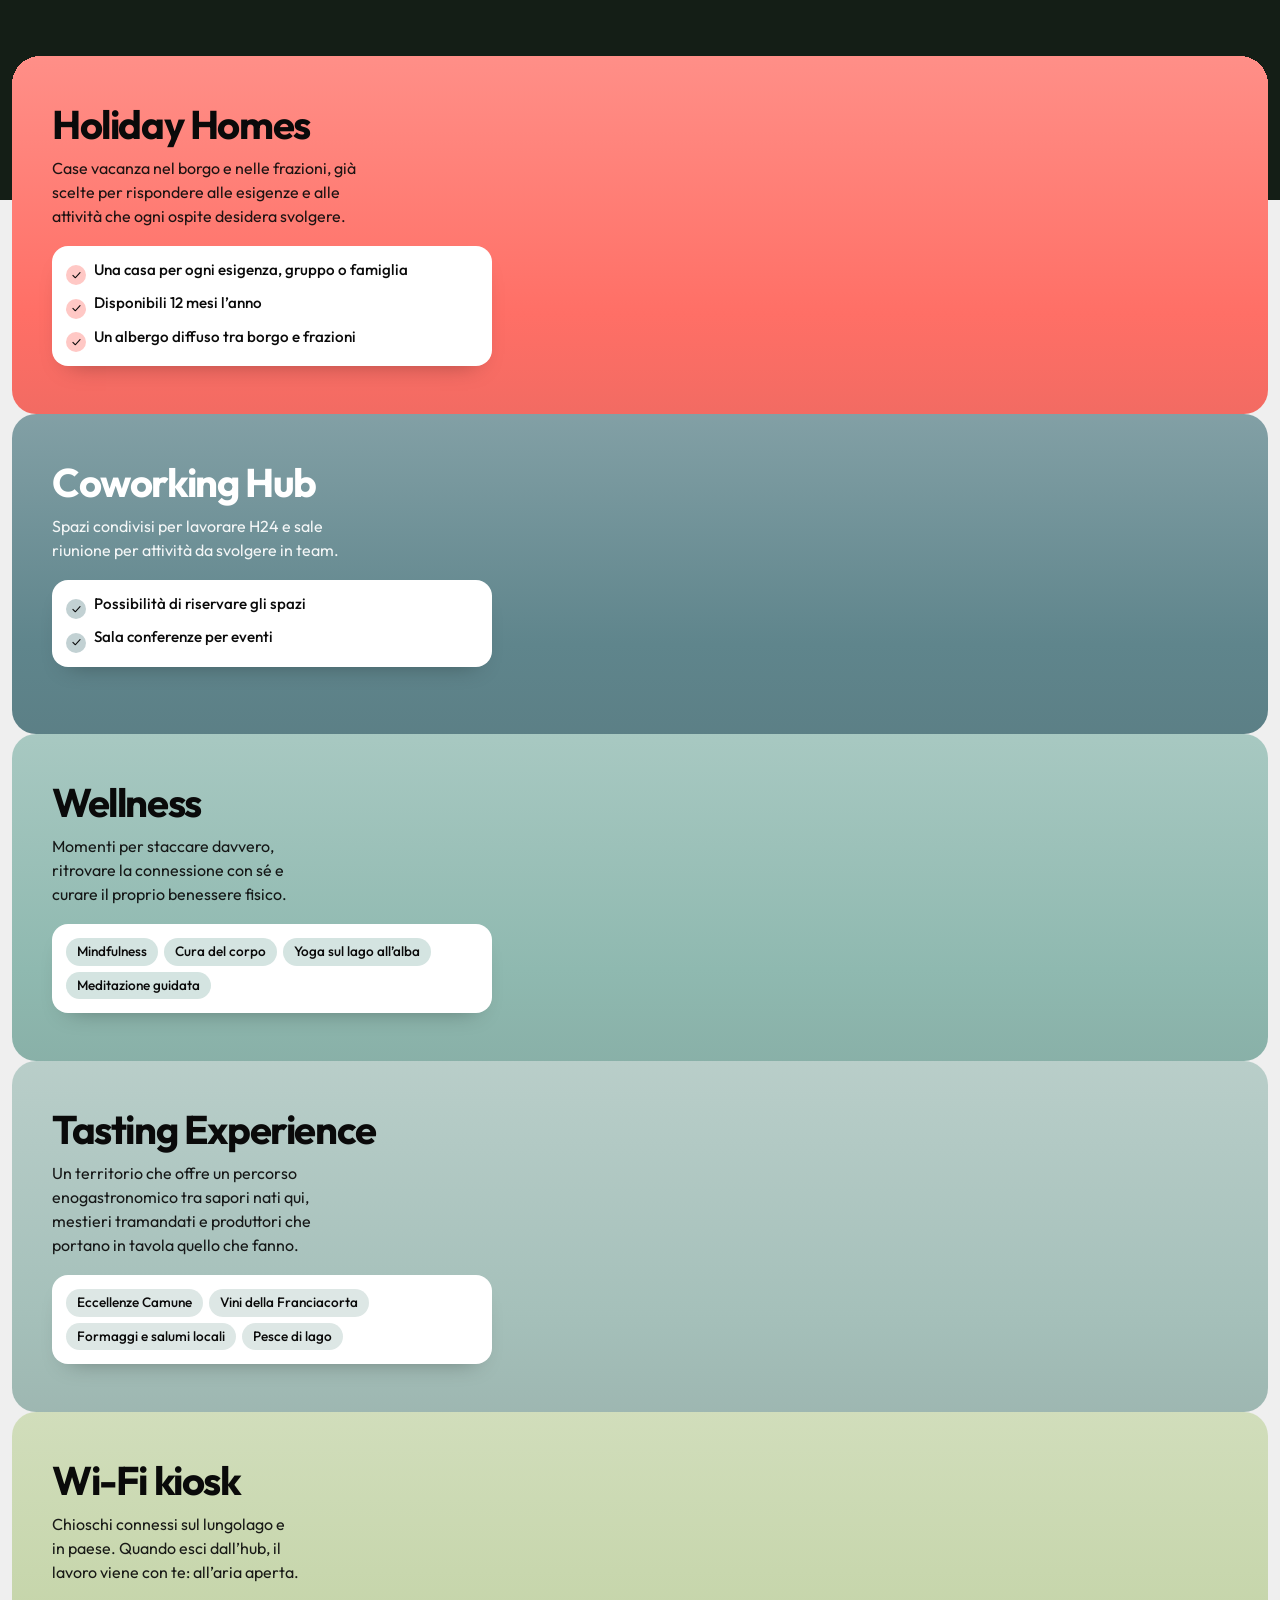
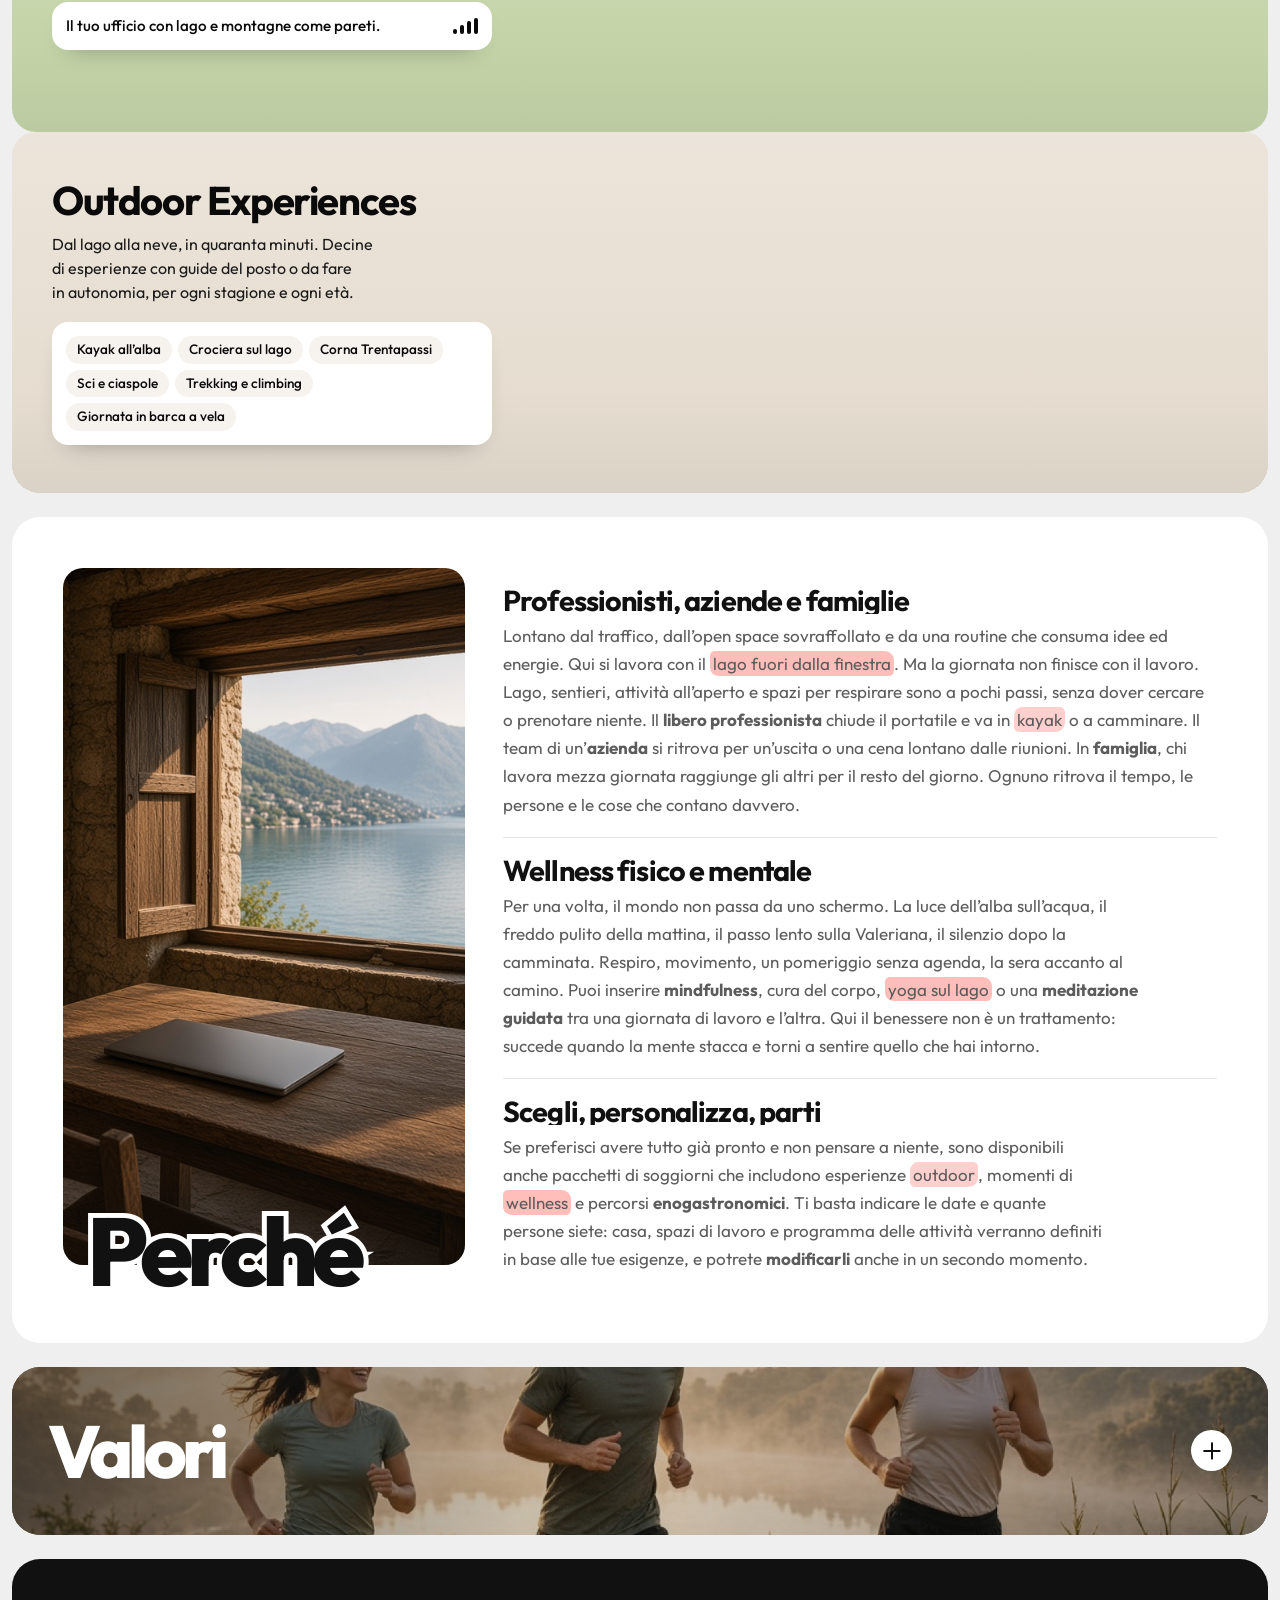
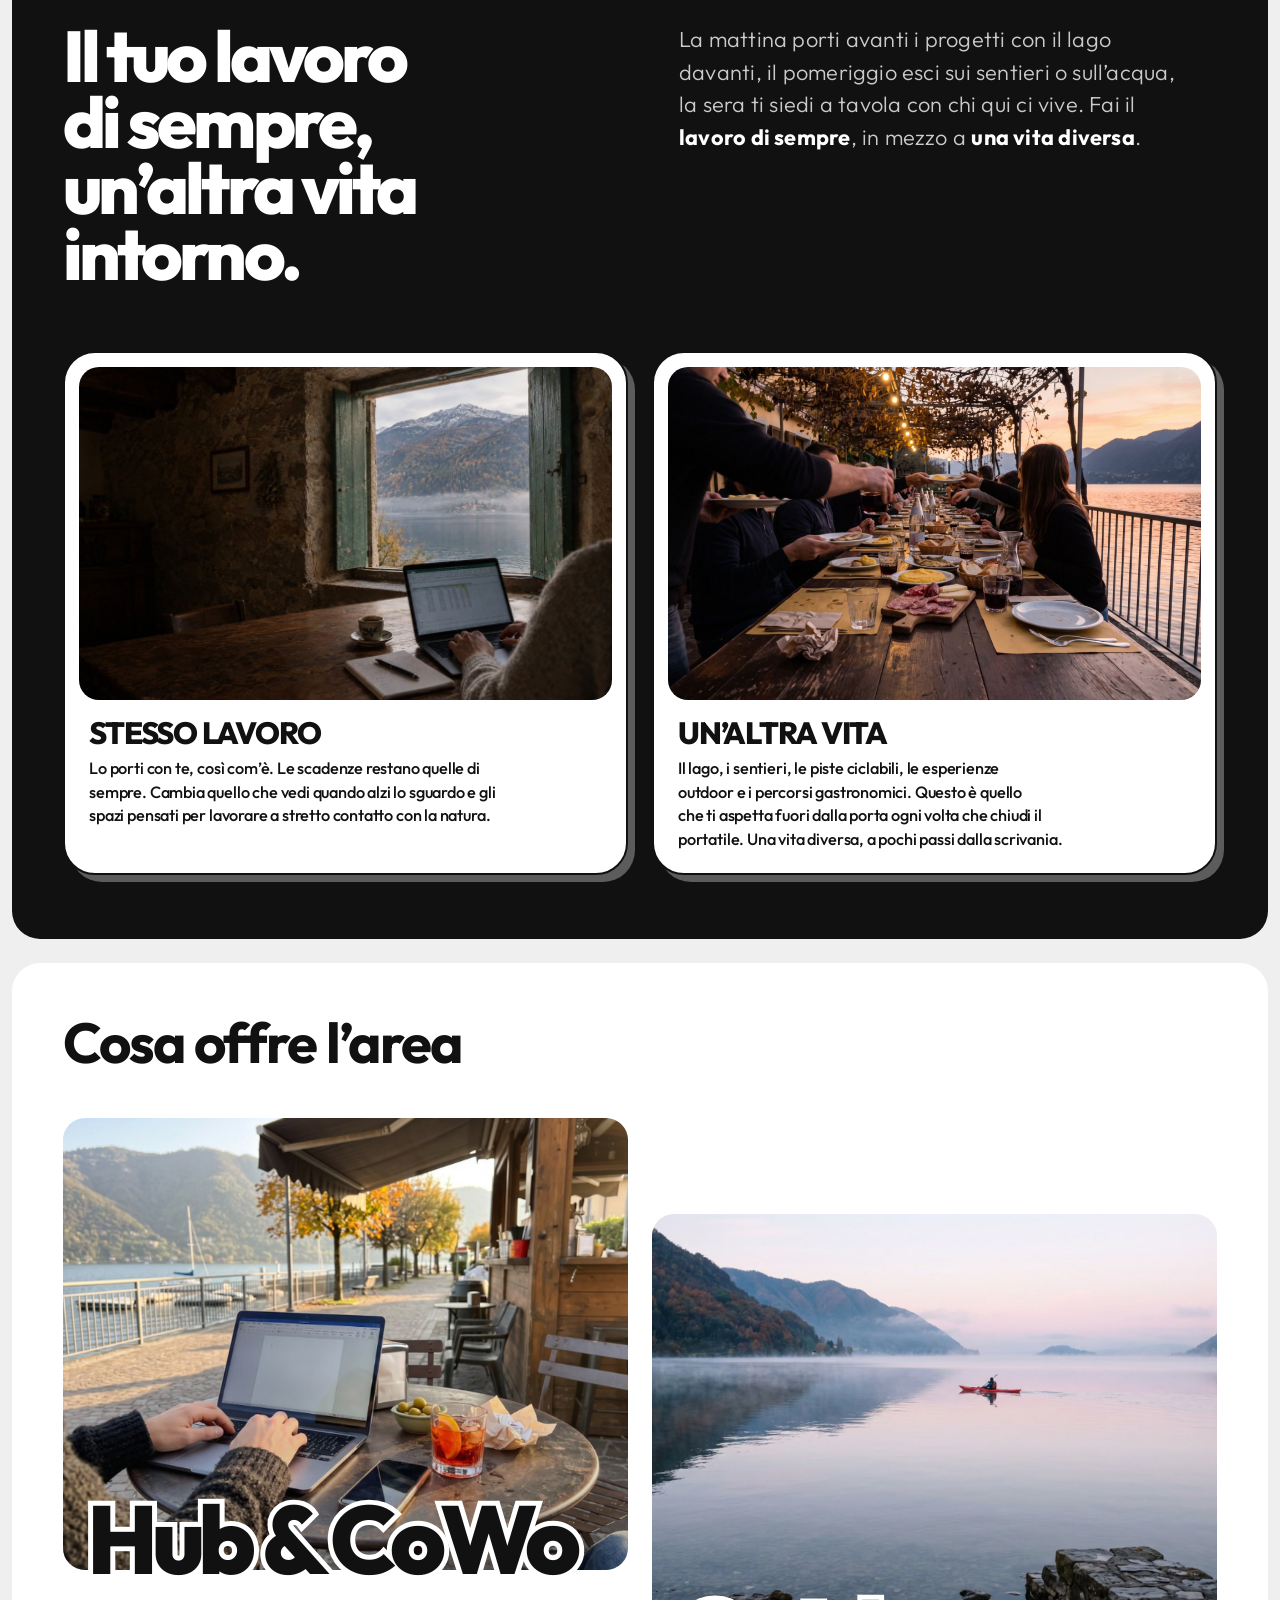
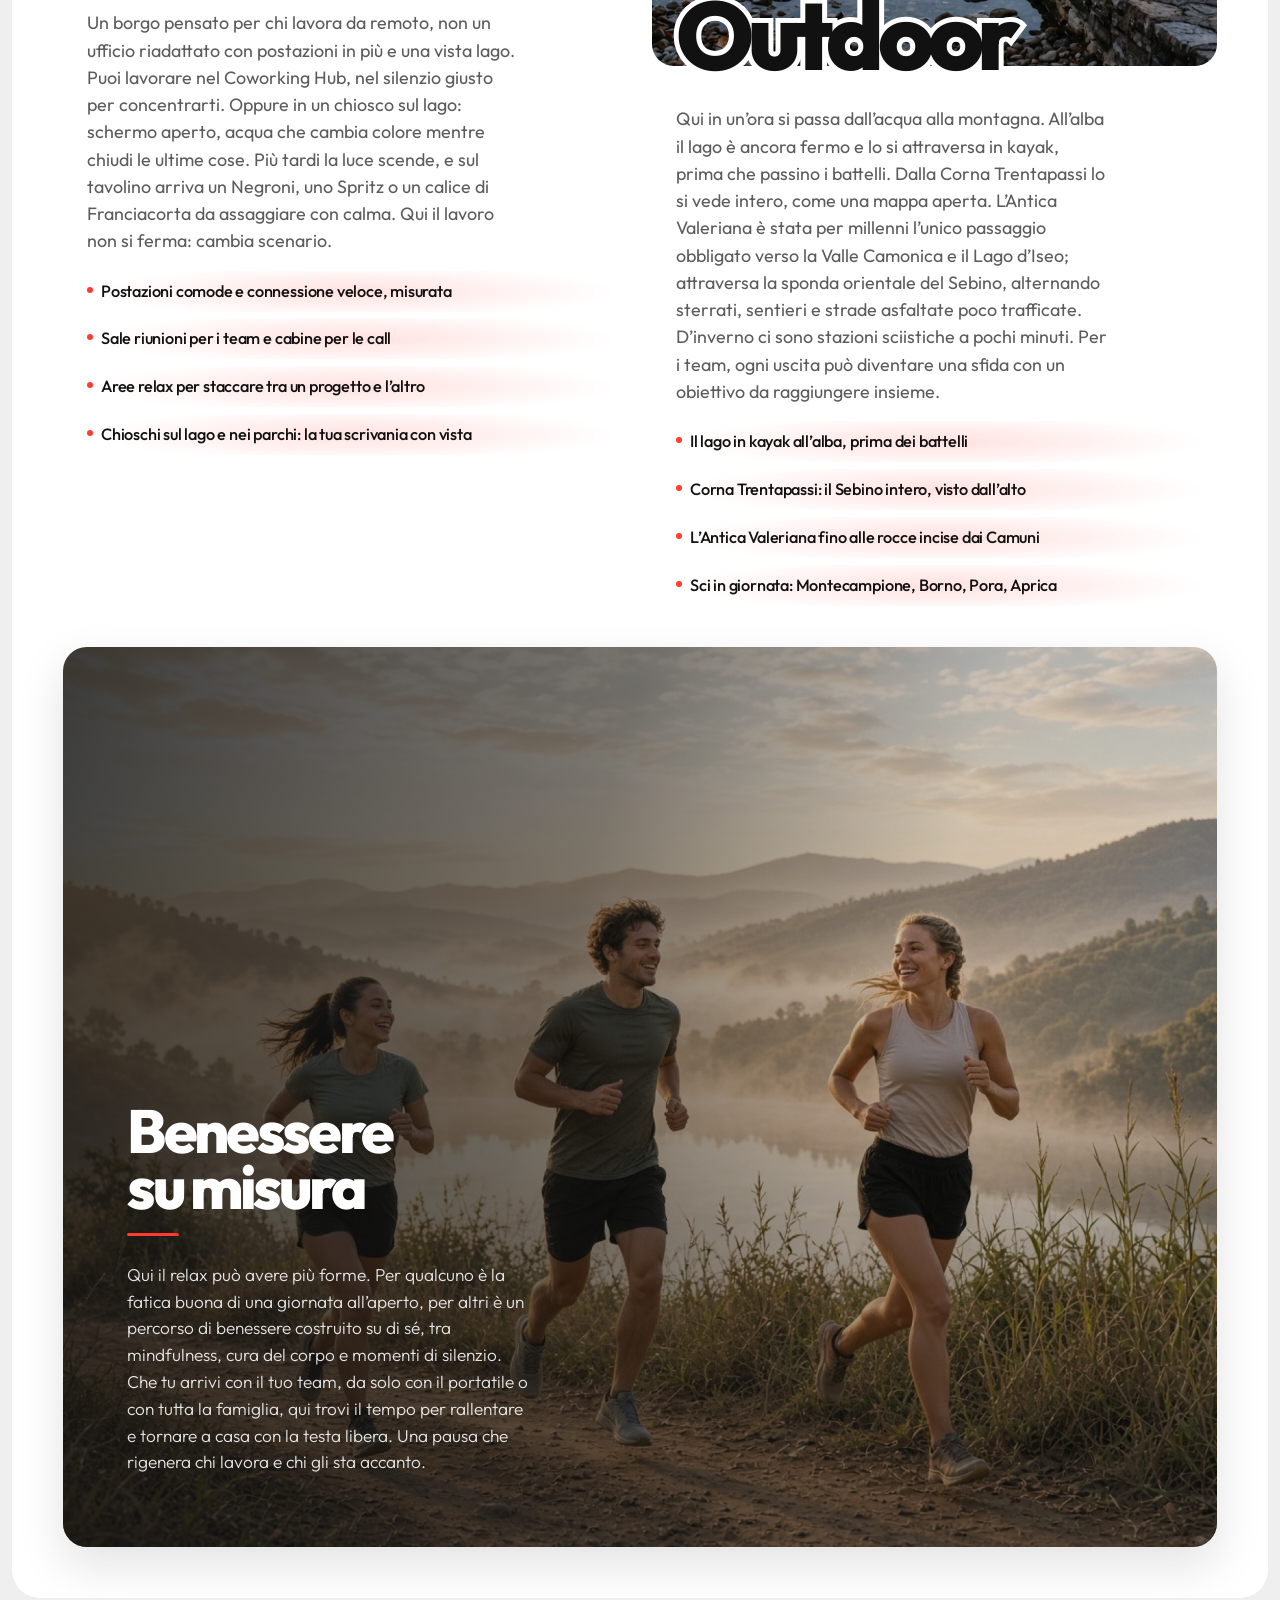
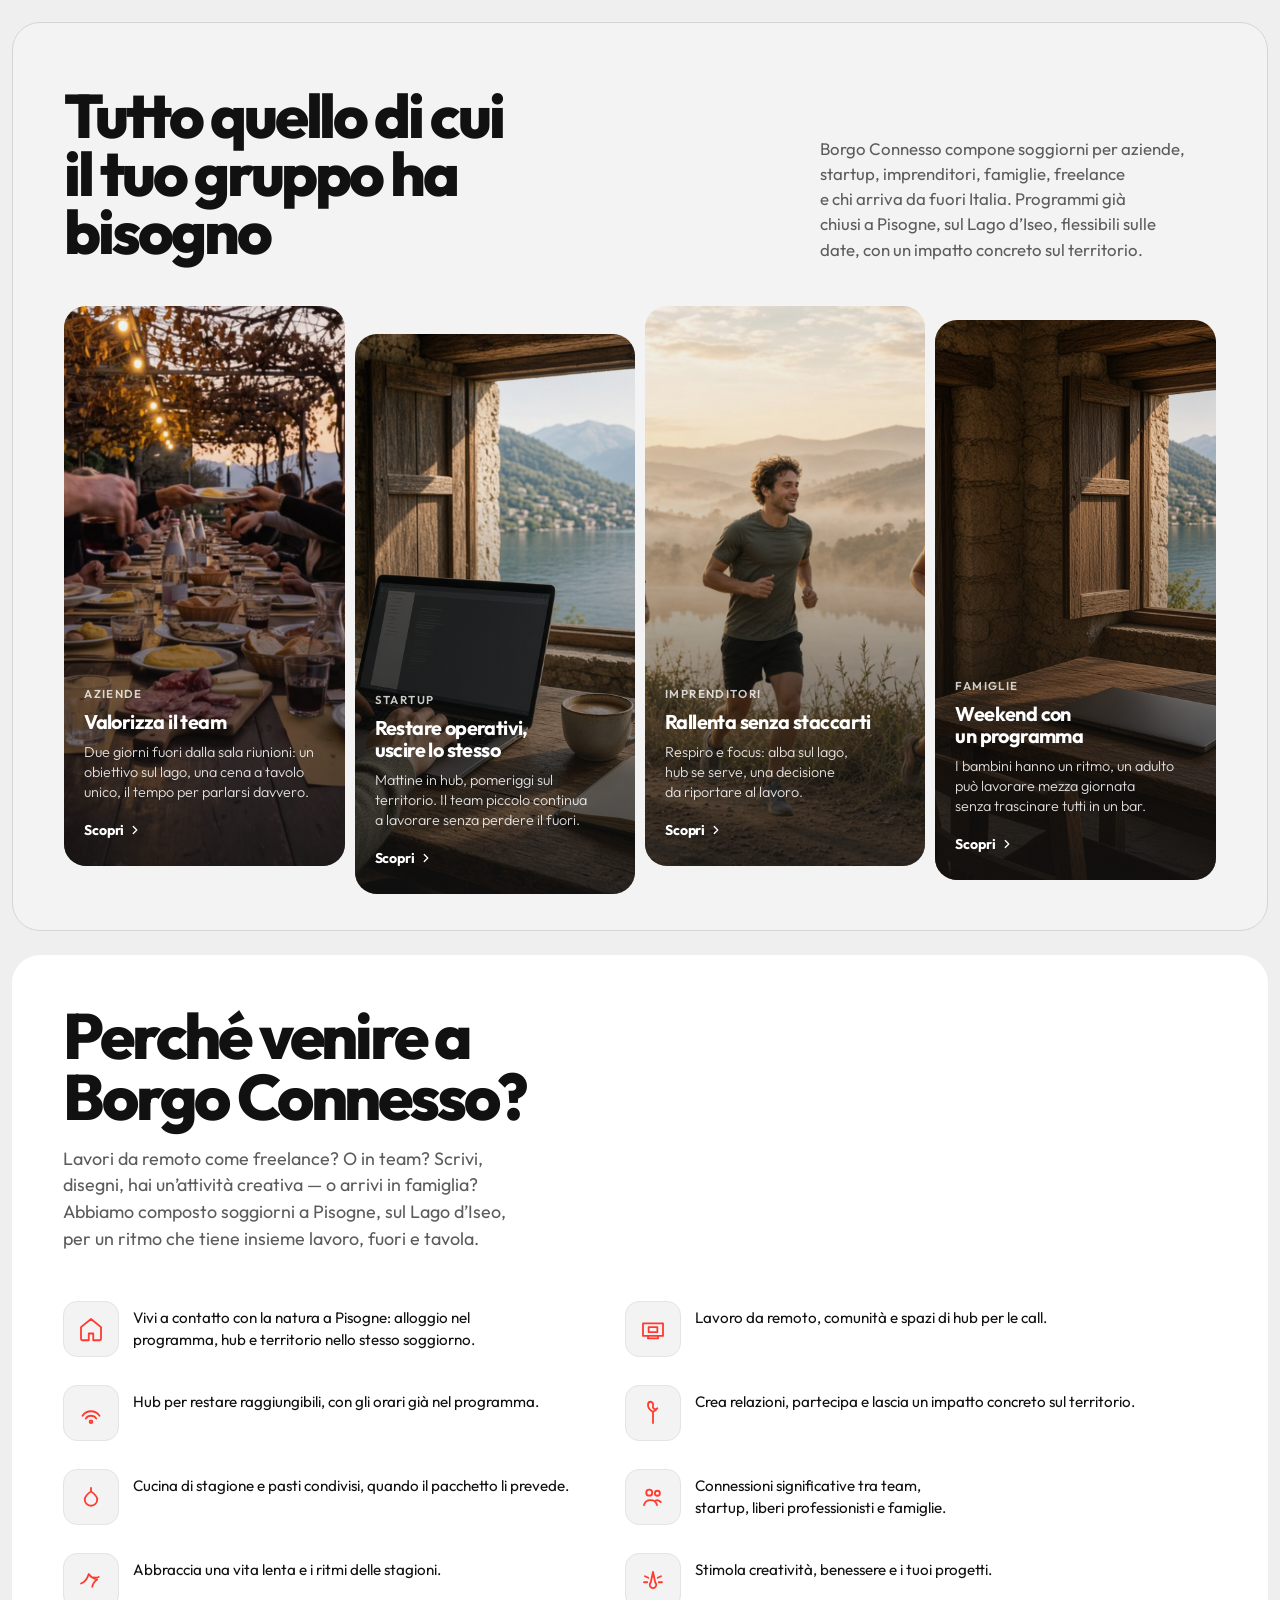
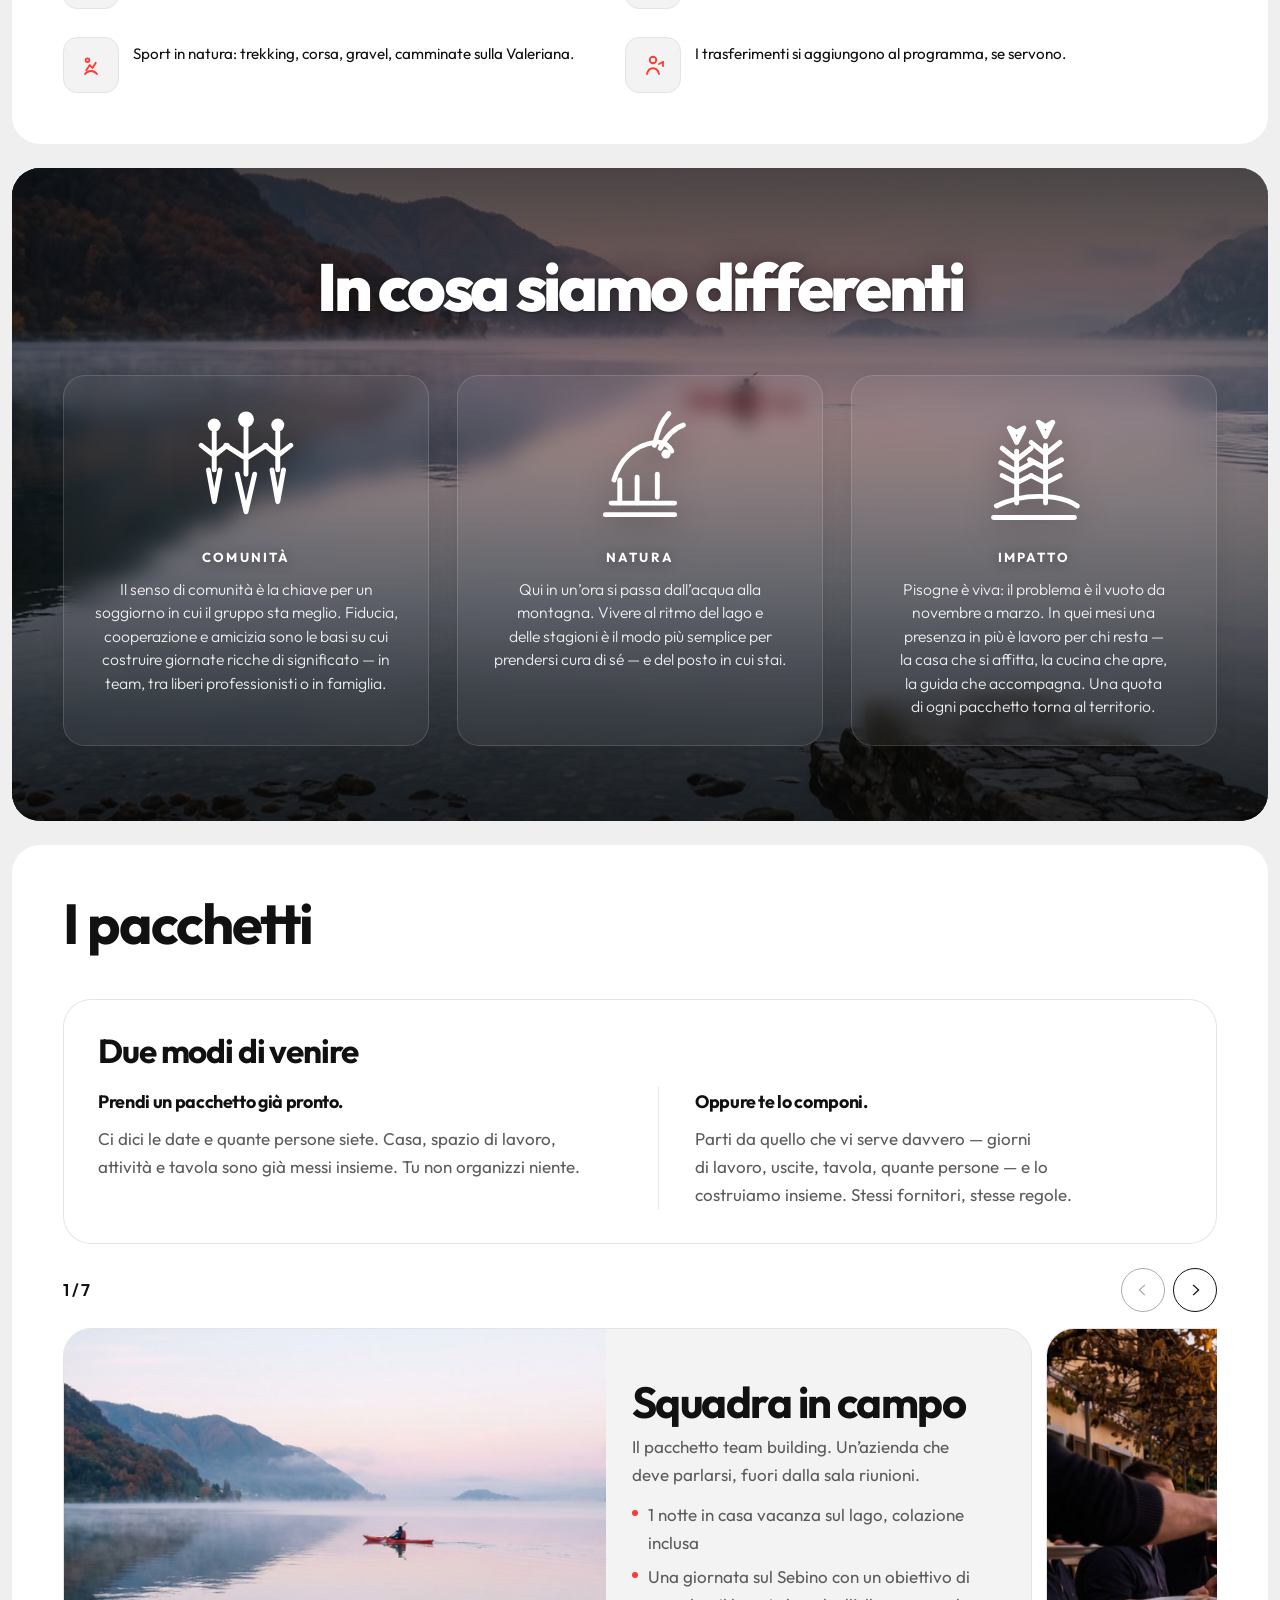
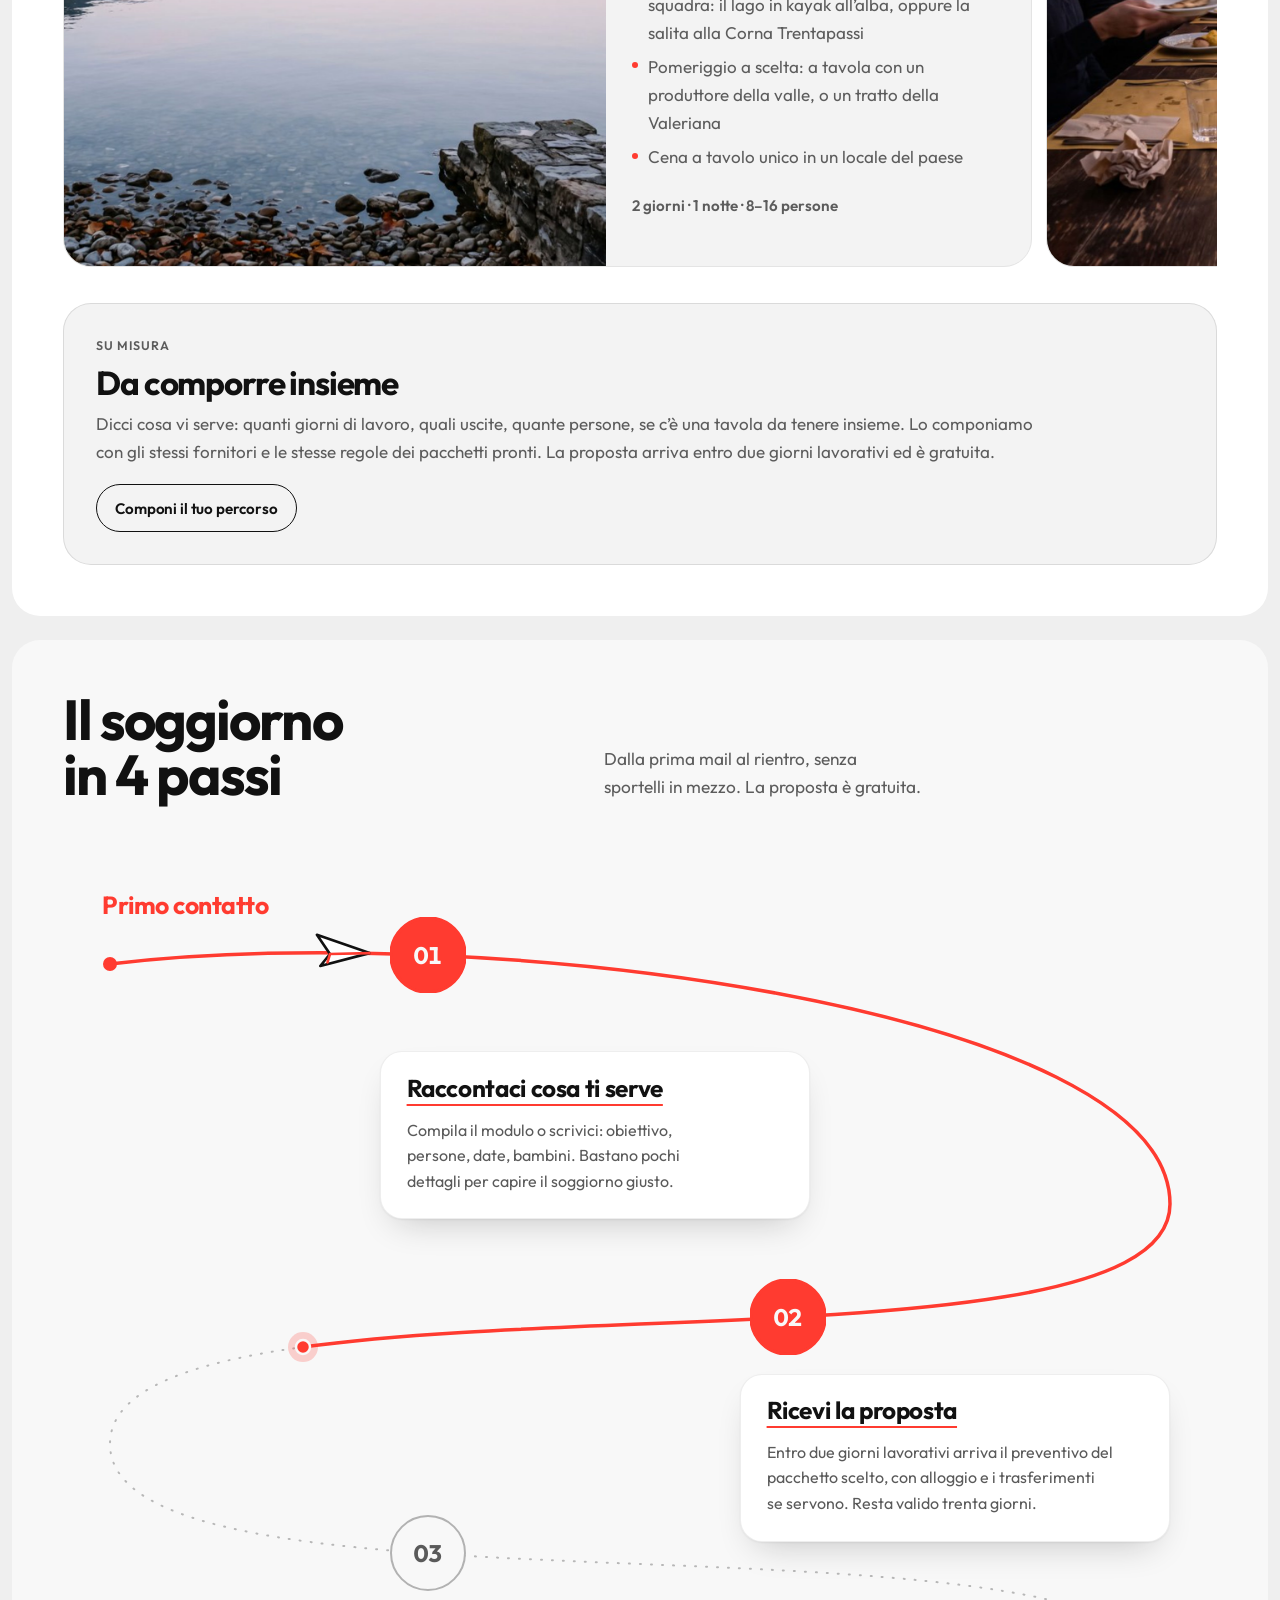
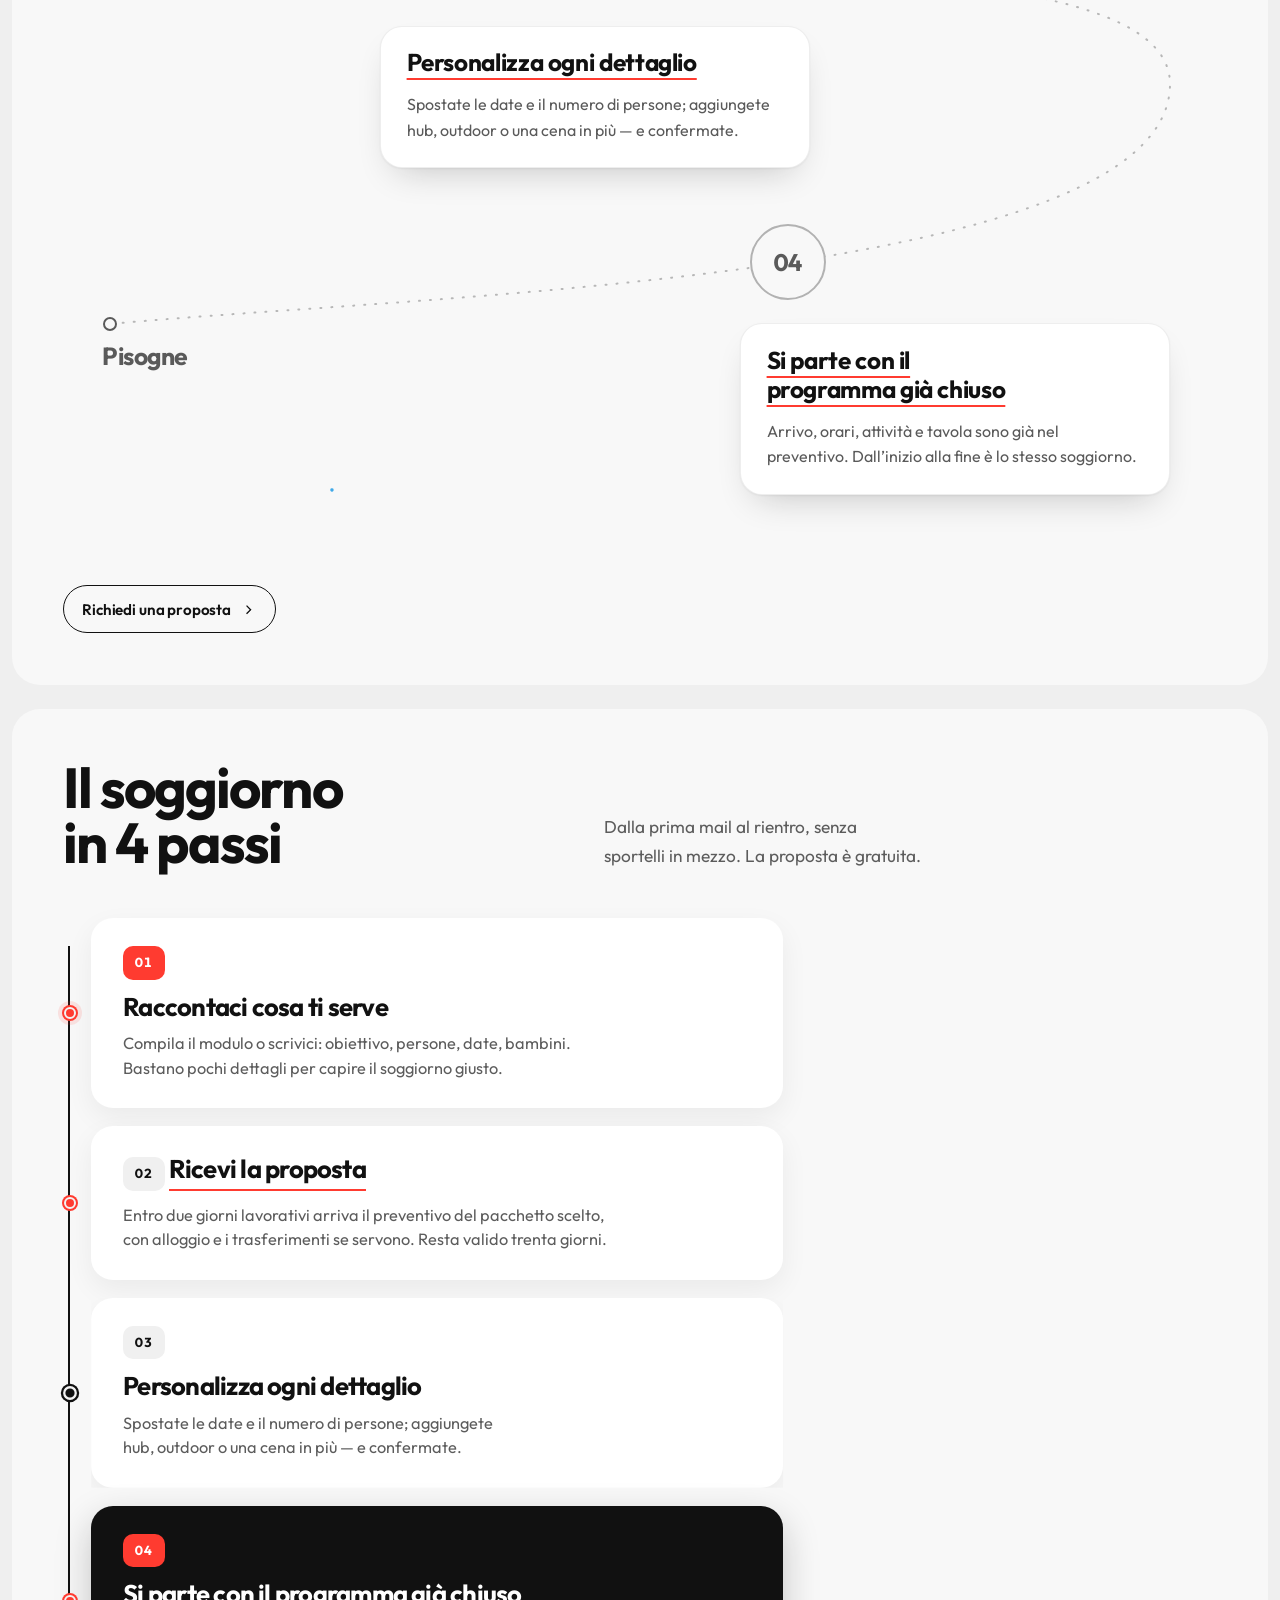
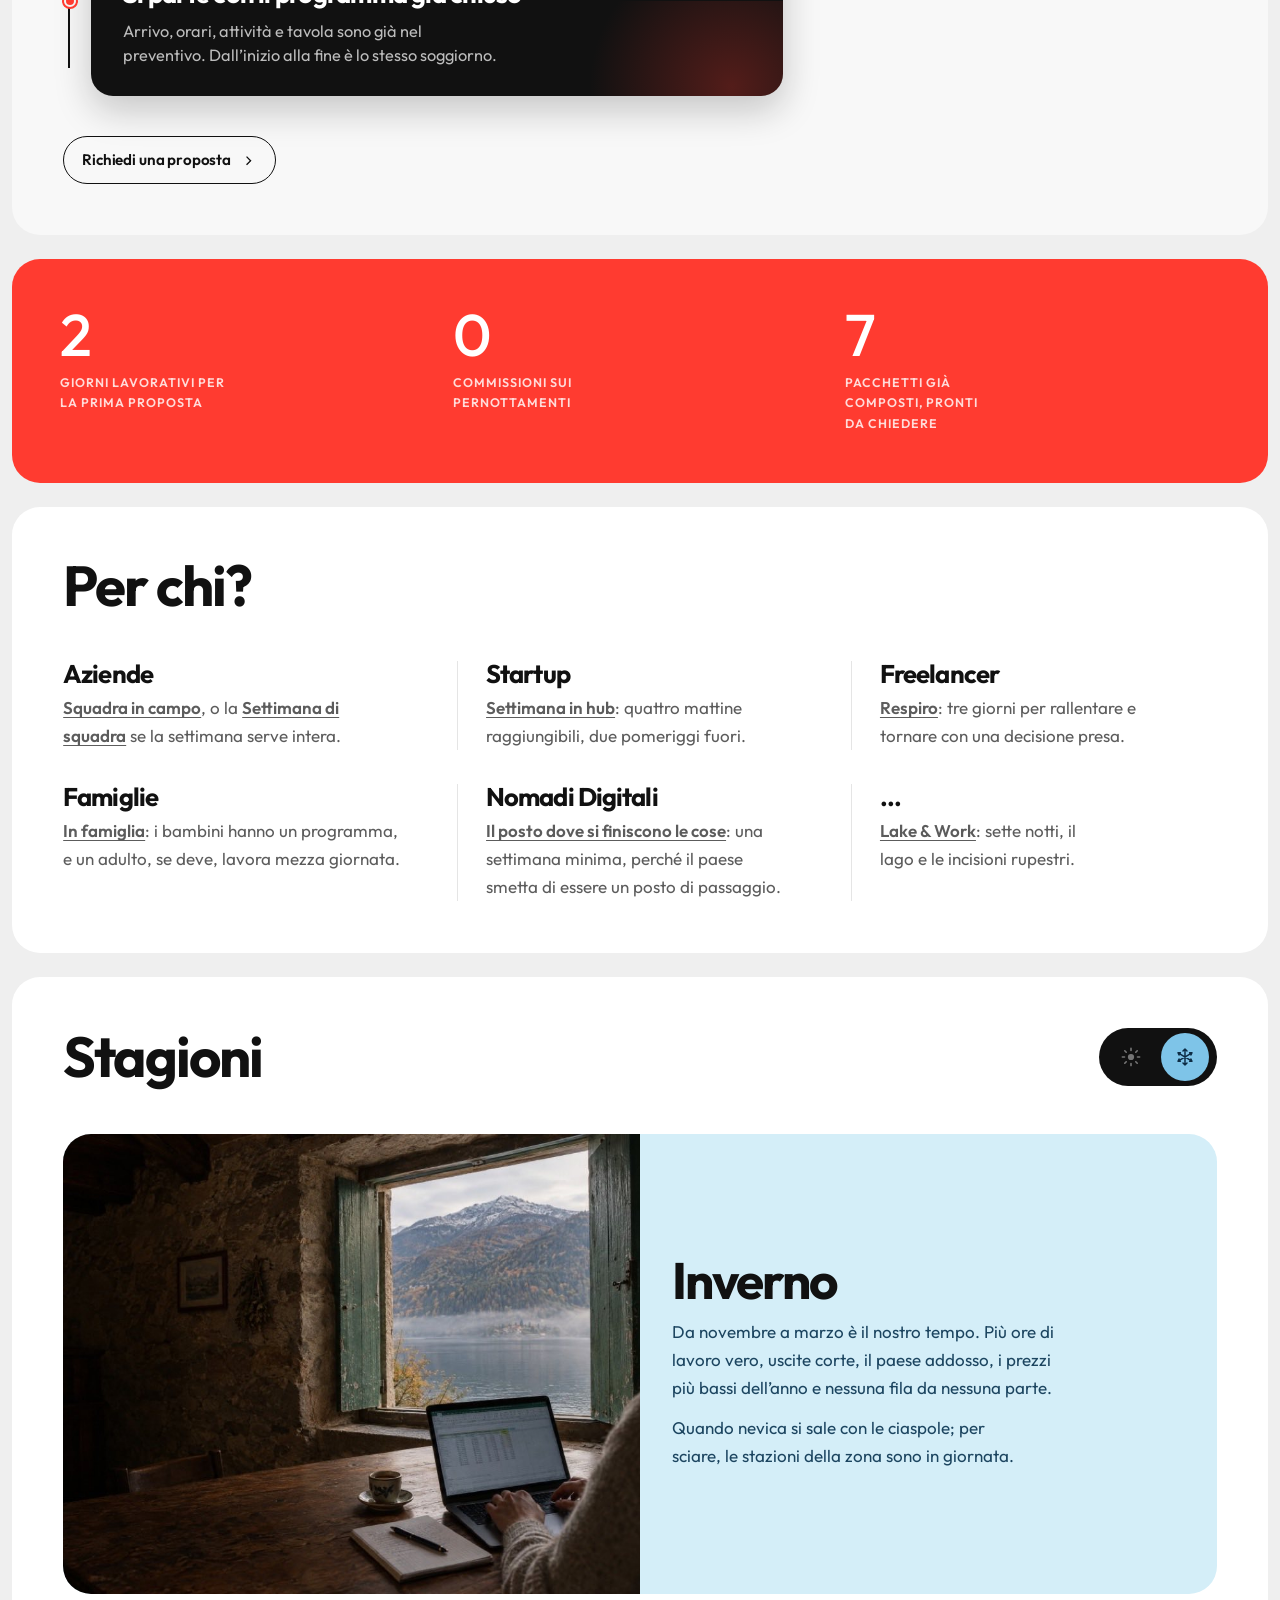
==== commit 4b50005a: "Smooth mobile forest lift by keeping scroll transforms compositor-only. Defer mask/class work, drop " ====
--- a/index.html
+++ b/index.html
@@ -16,7 +16,7 @@
   <link rel="preconnect" href="https://fonts.gstatic.com" crossorigin>
   <link href="https://fonts.googleapis.com/css2?family=Inter:wght@400;500;600&family=Outfit:wght@300;400;500;600;700;800&display=swap" rel="stylesheet">
   <link rel="stylesheet" href="css/main-color.css?v=1">
-  <link rel="stylesheet" href="css/styles.css?v=345">
+  <link rel="stylesheet" href="css/styles.css?v=346">
   <link rel="stylesheet" href="css/timeline.css?v=7">
 </head>
 <body id="top">
@@ -1479,7 +1479,7 @@
     </div>
   </div>
 
-  <script src="js/main.js?v=89"></script>
+  <script src="js/main.js?v=90"></script>
   <script src="js/timeline.js?v=7"></script>
 </body>
 </html>
--- a/css/styles.css
+++ b/css/styles.css
@@ -613,6 +613,8 @@
   pointer-events: none;
   transform: translate3d(0, 100%, 0);
   will-change: transform;
+  backface-visibility: hidden;
+  -webkit-backface-visibility: hidden;
   transition: opacity 0.35s var(--ease);
 }
 
@@ -625,6 +627,8 @@
   /* Transform inline da JS (initHeroForest): niente var su :root → niente layout thrash */
   transform: translate3d(0, 0, 0);
   will-change: transform;
+  backface-visibility: hidden;
+  -webkit-backface-visibility: hidden;
   /* In alto niente taglio (valle e montagne sporgono); in basso sì. */
   overflow: visible;
   clip-path: inset(-200vh 0 0 0);
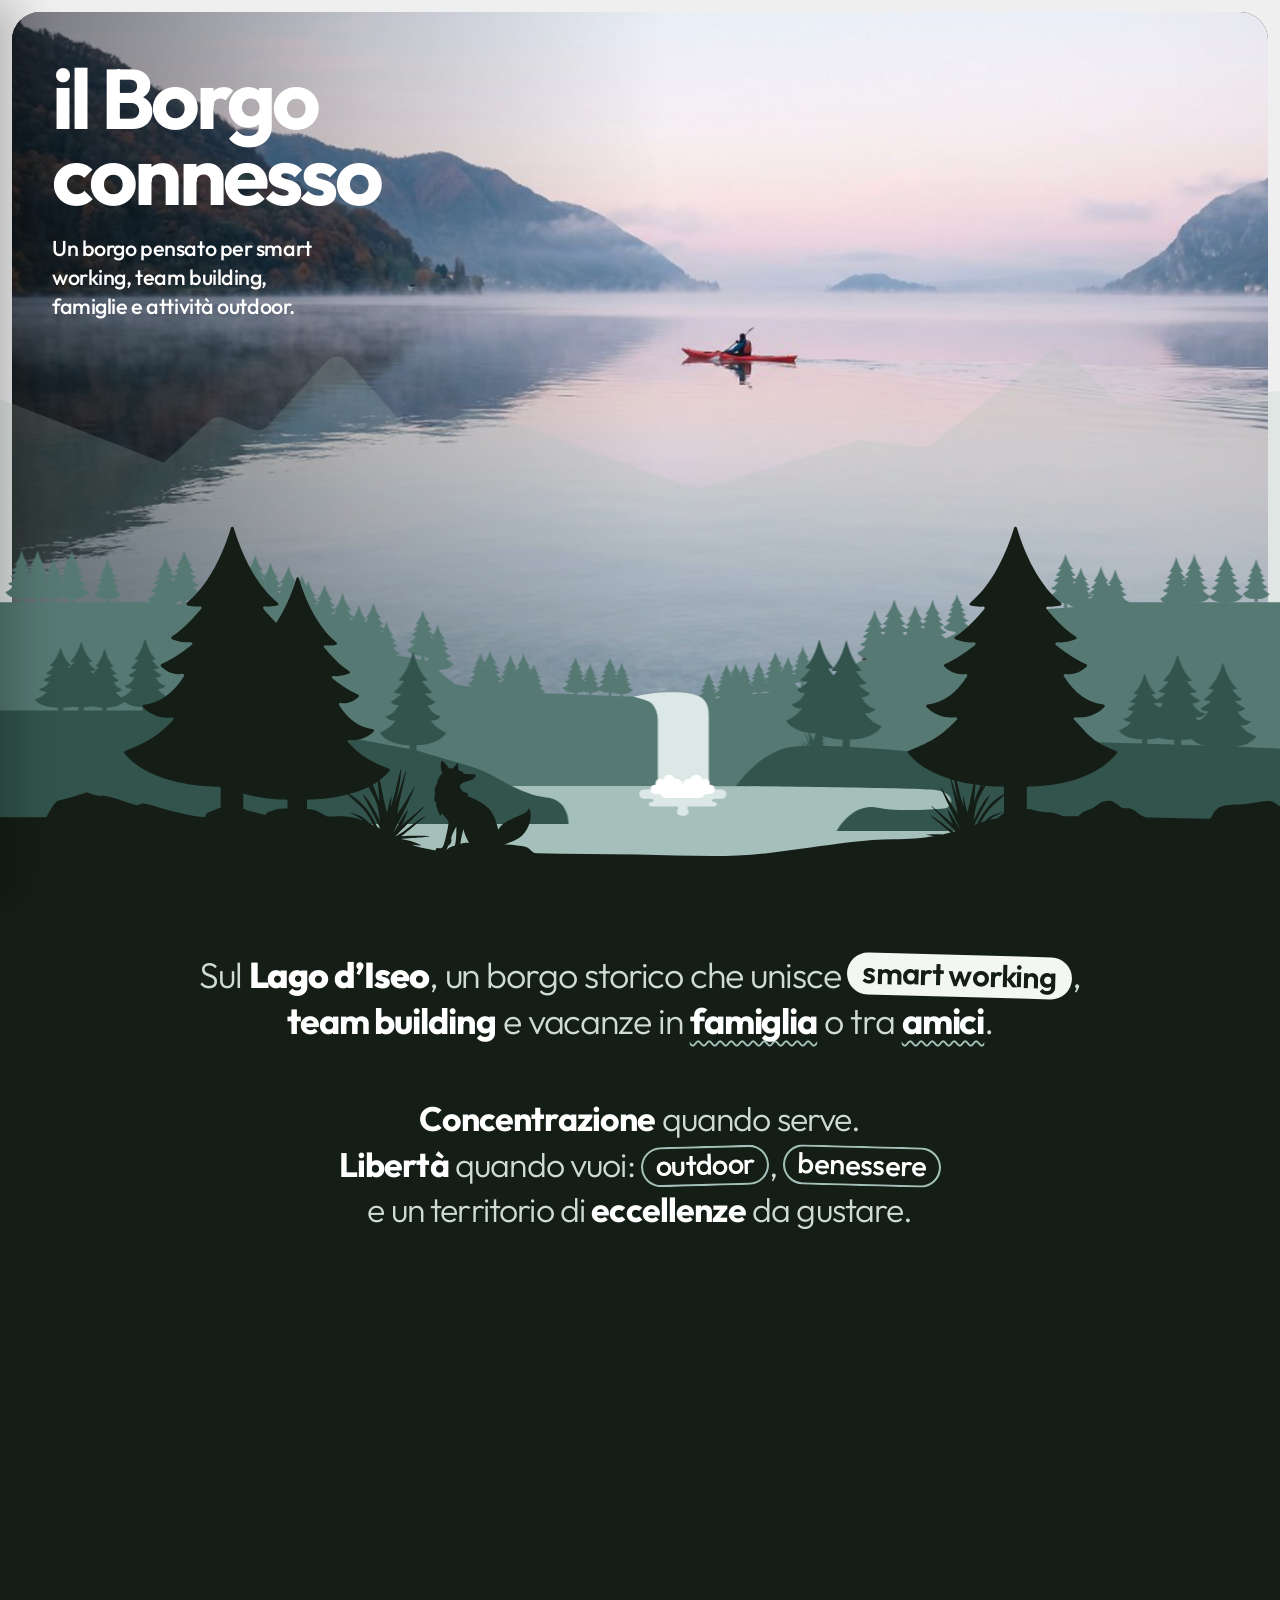
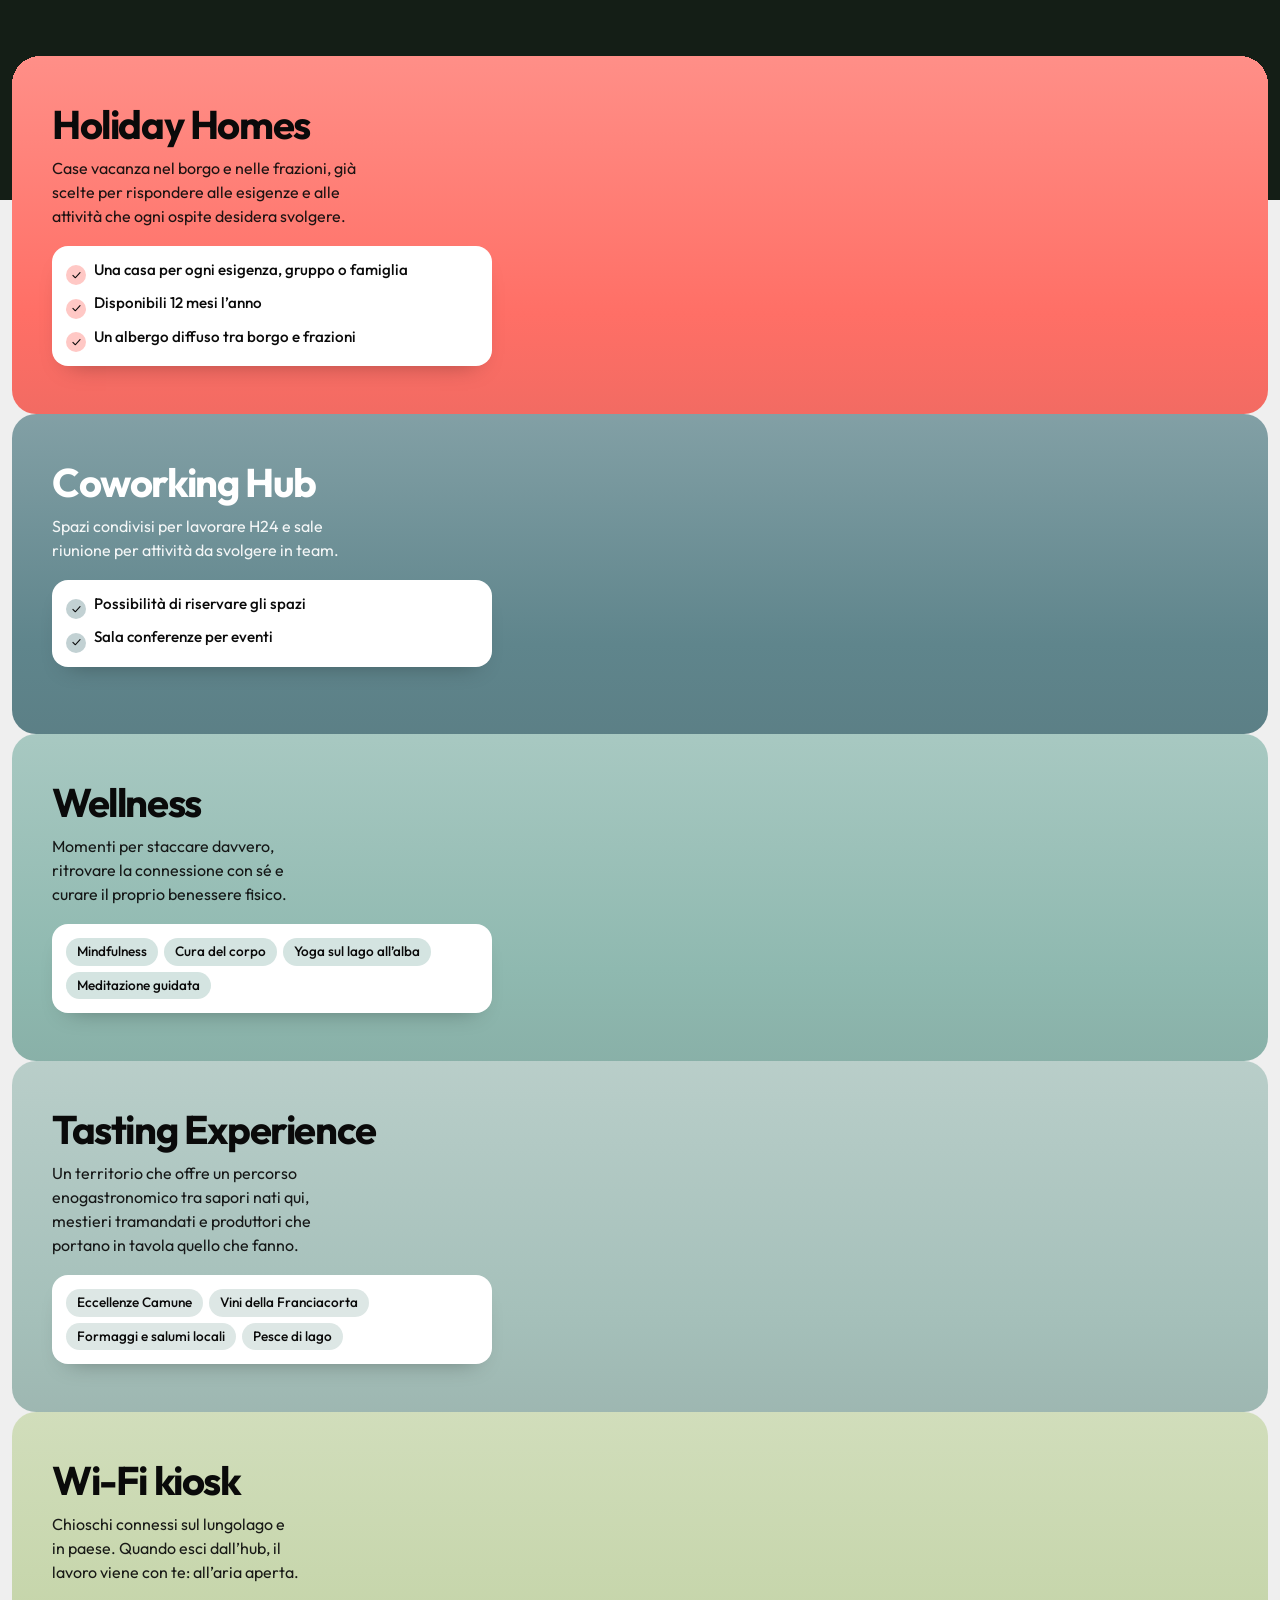
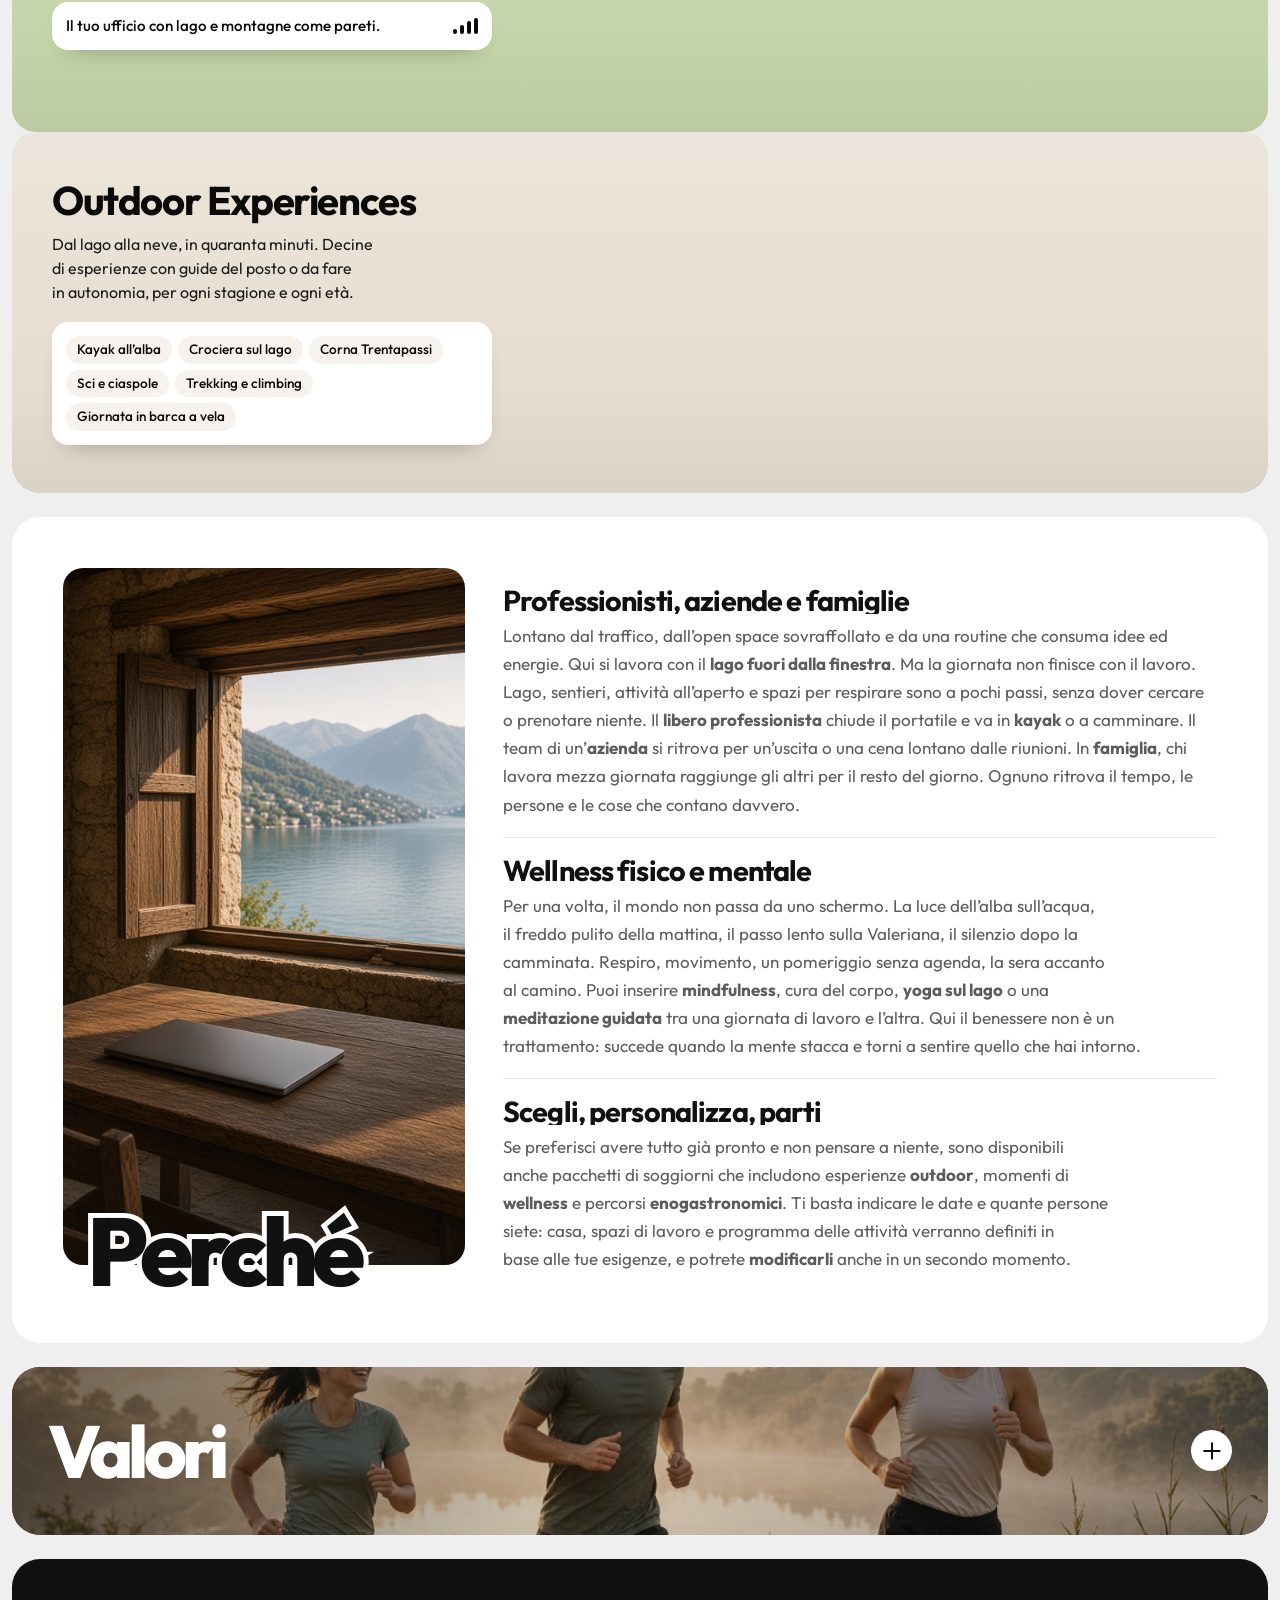
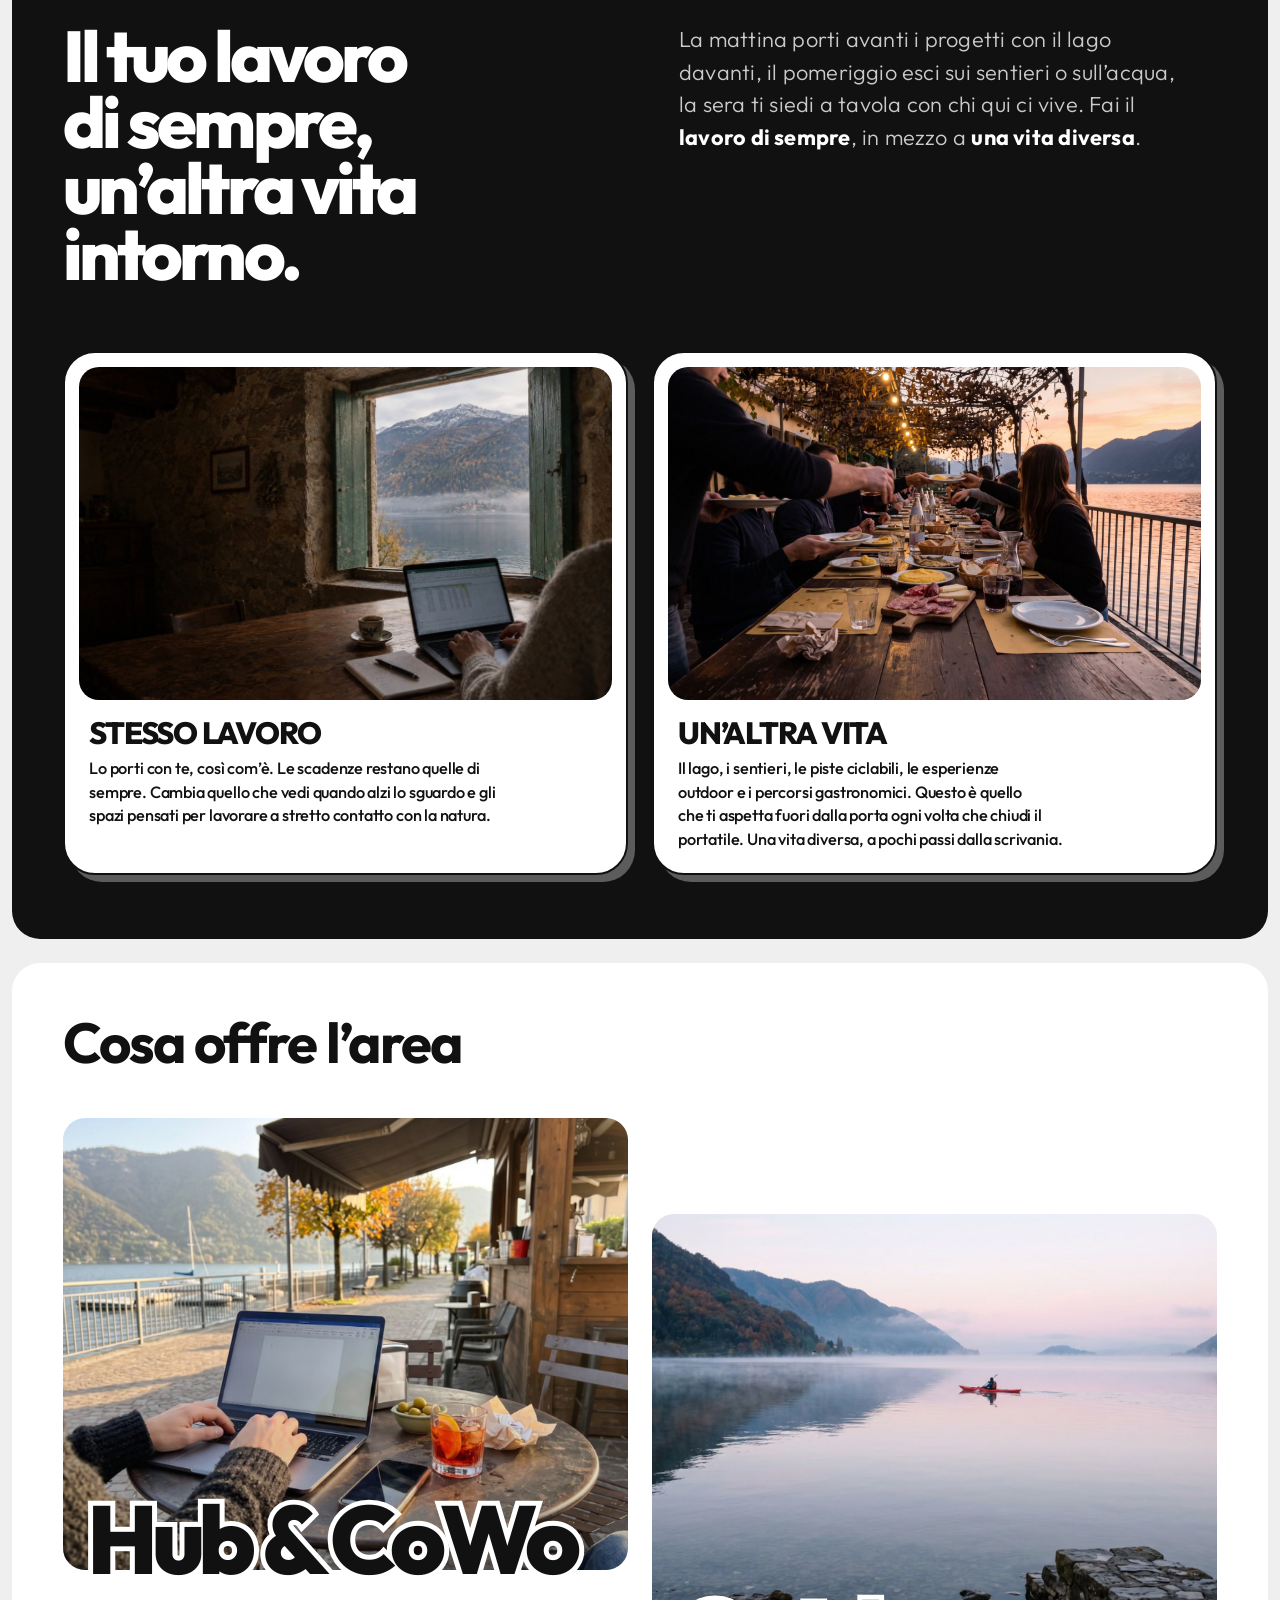
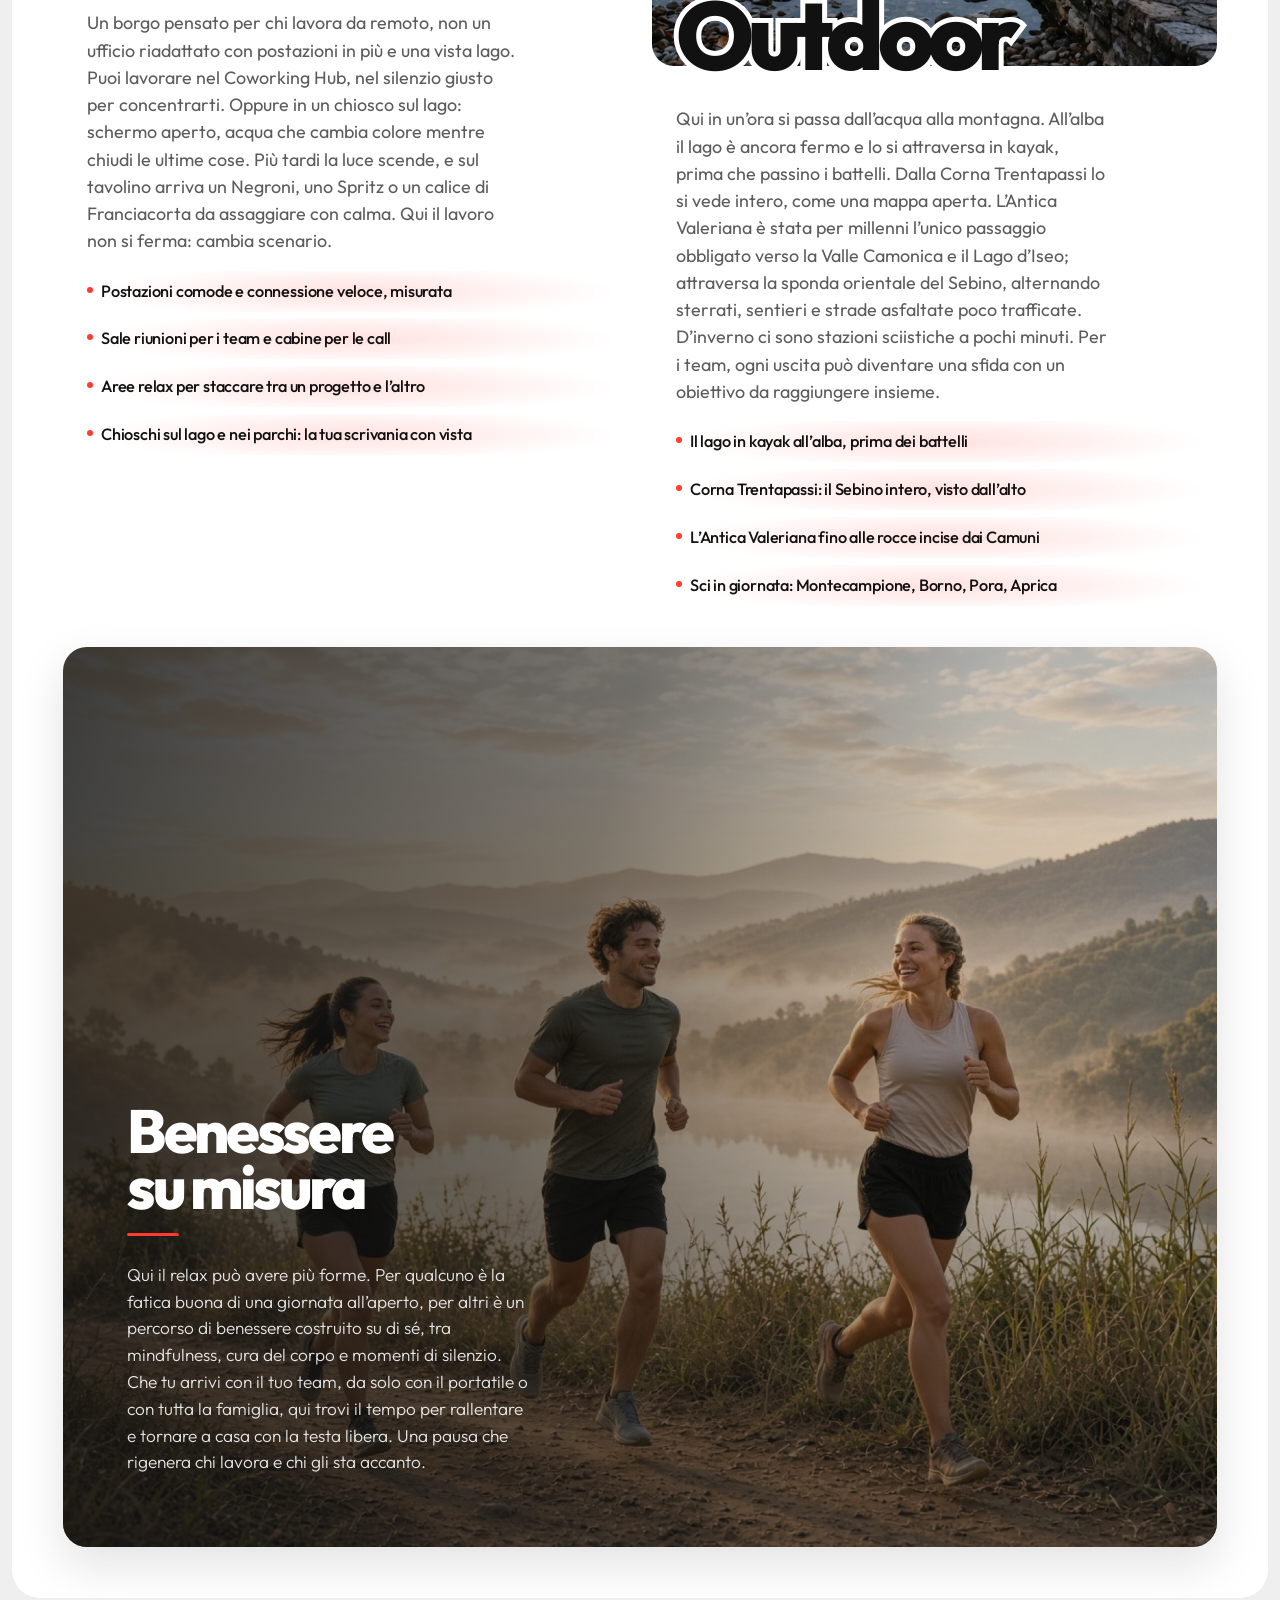
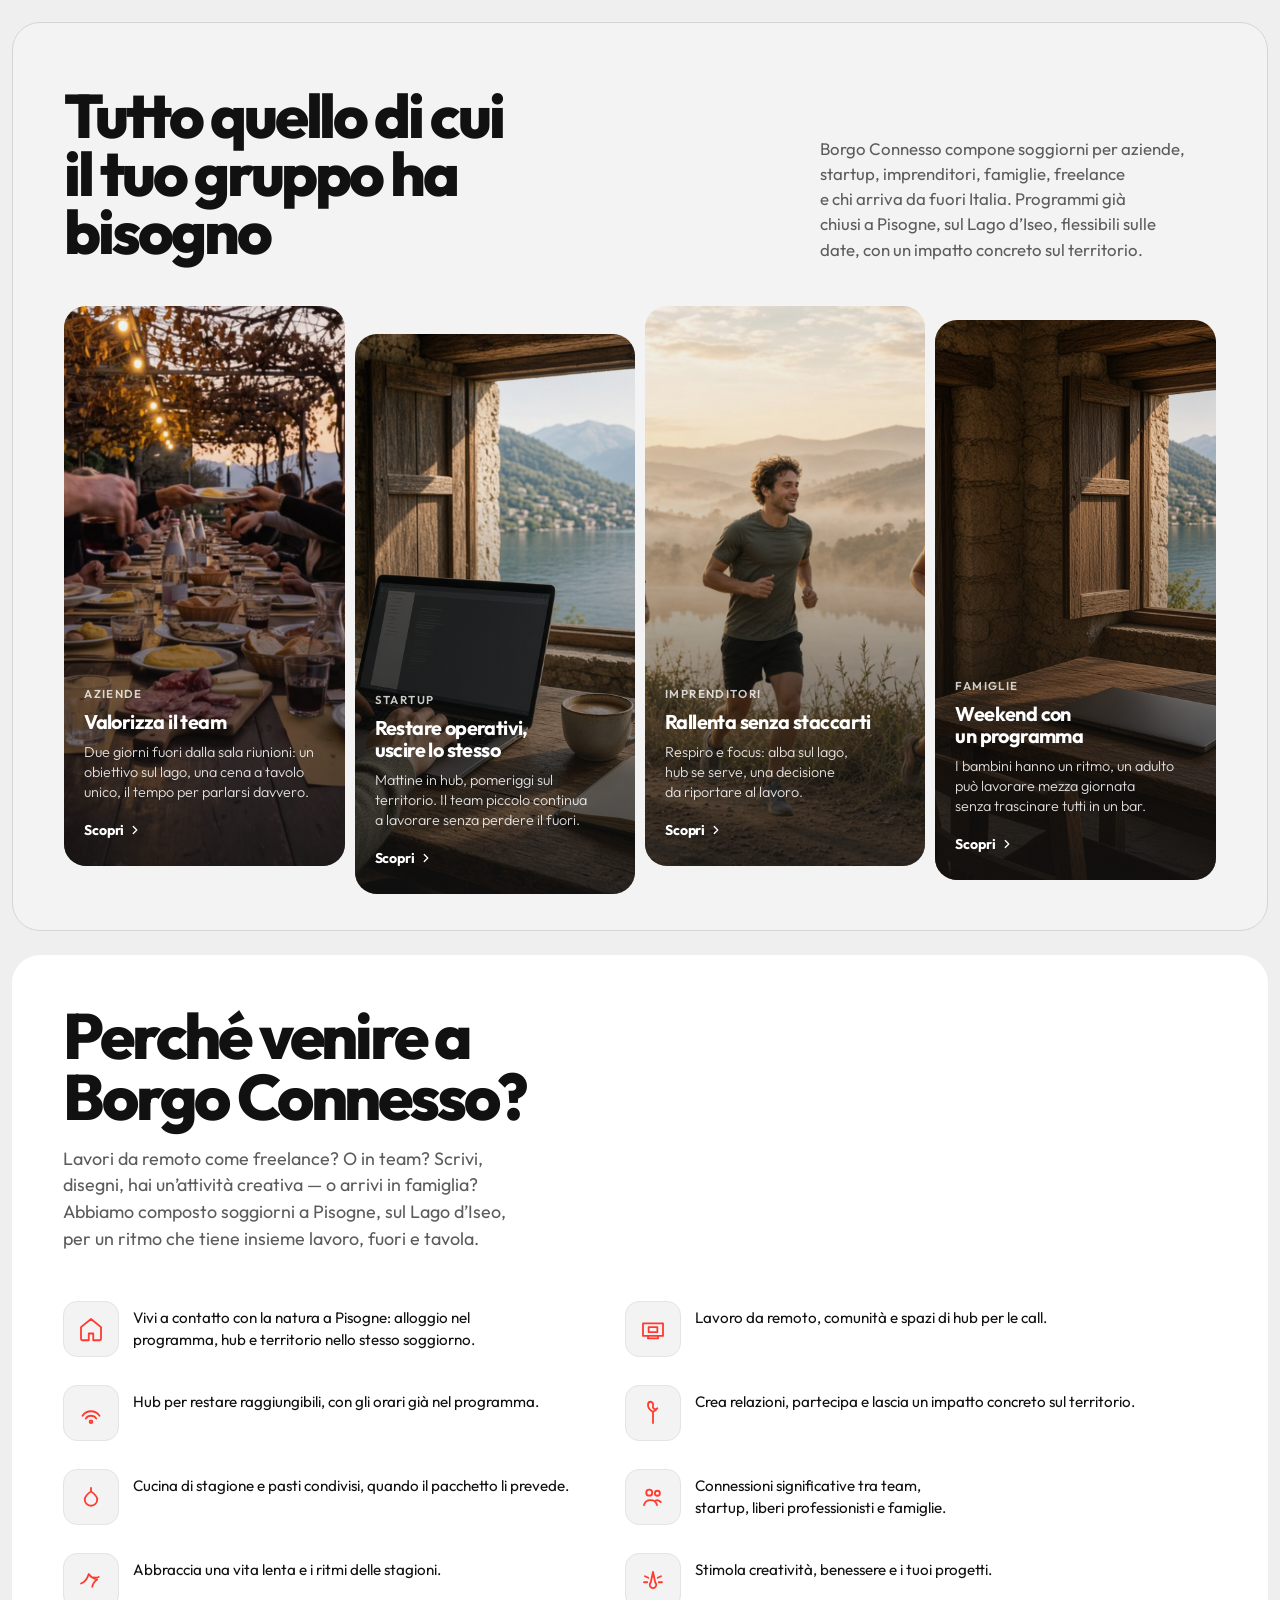
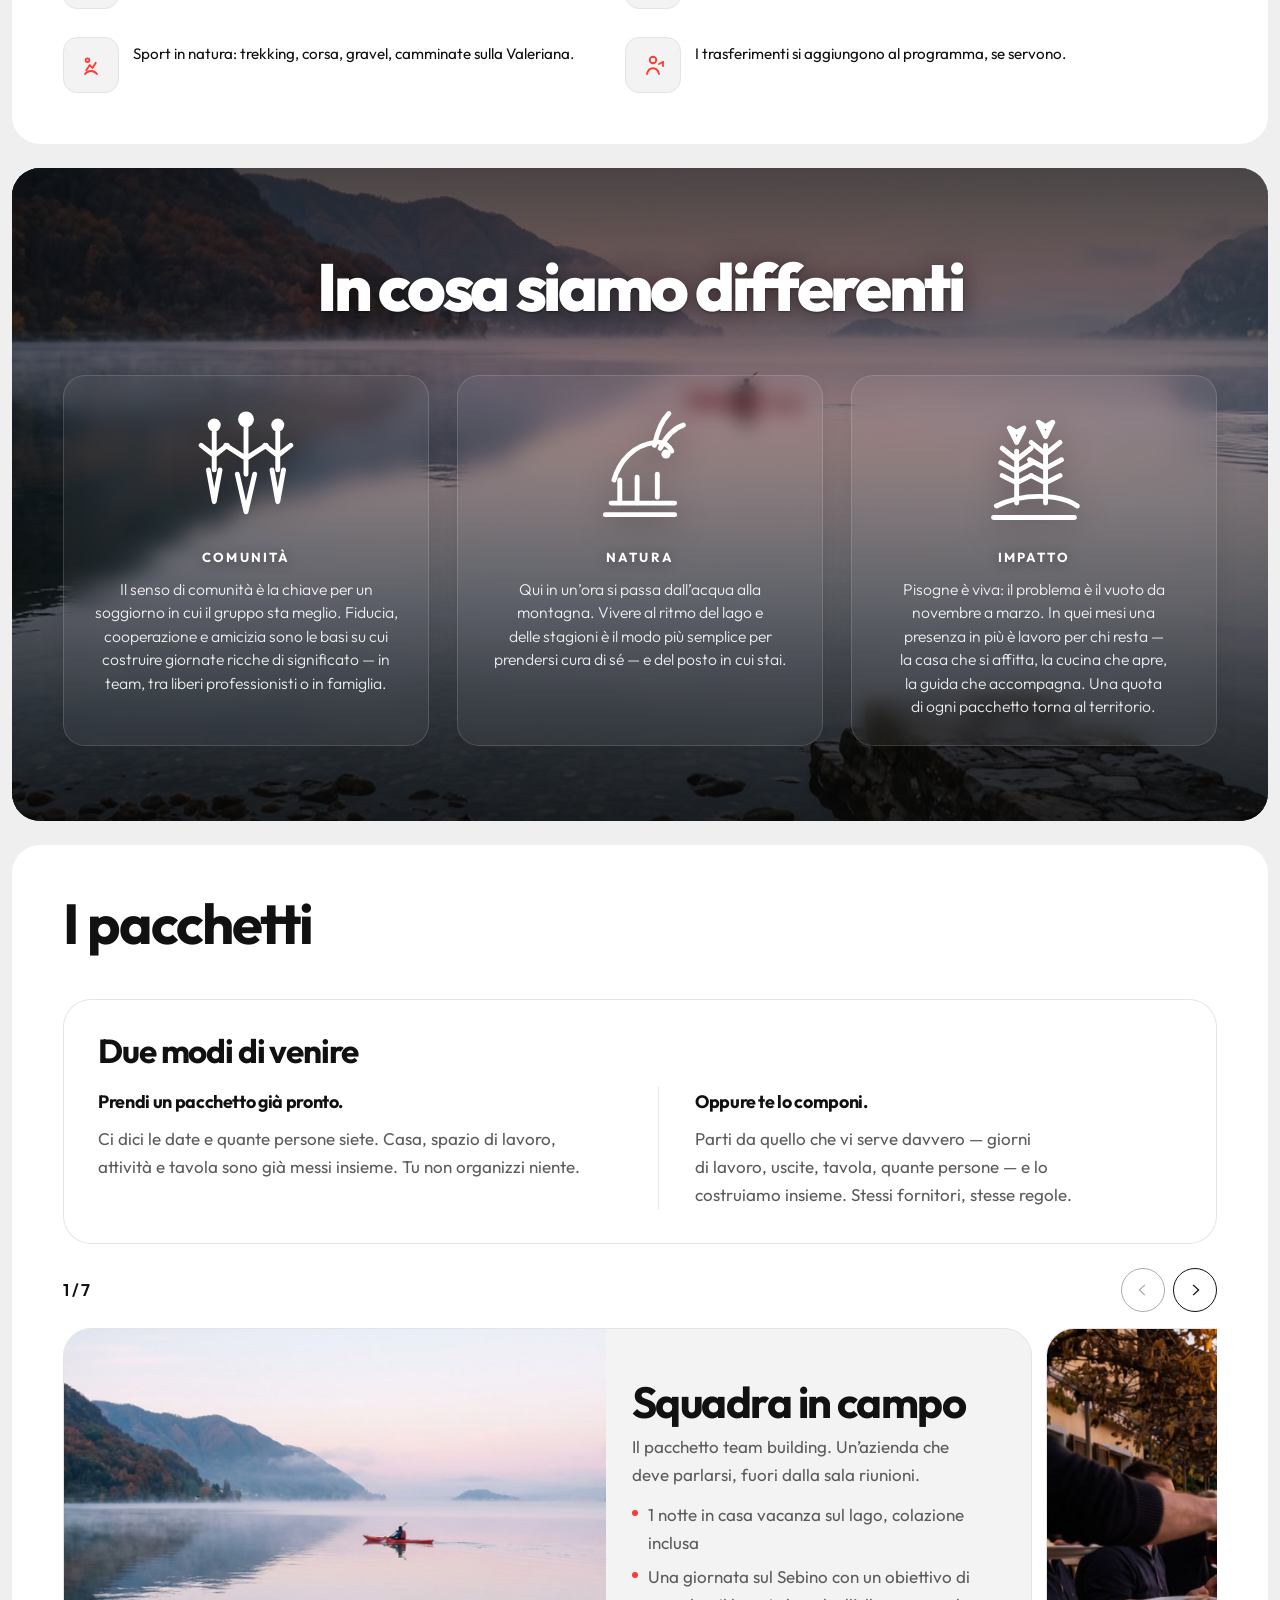
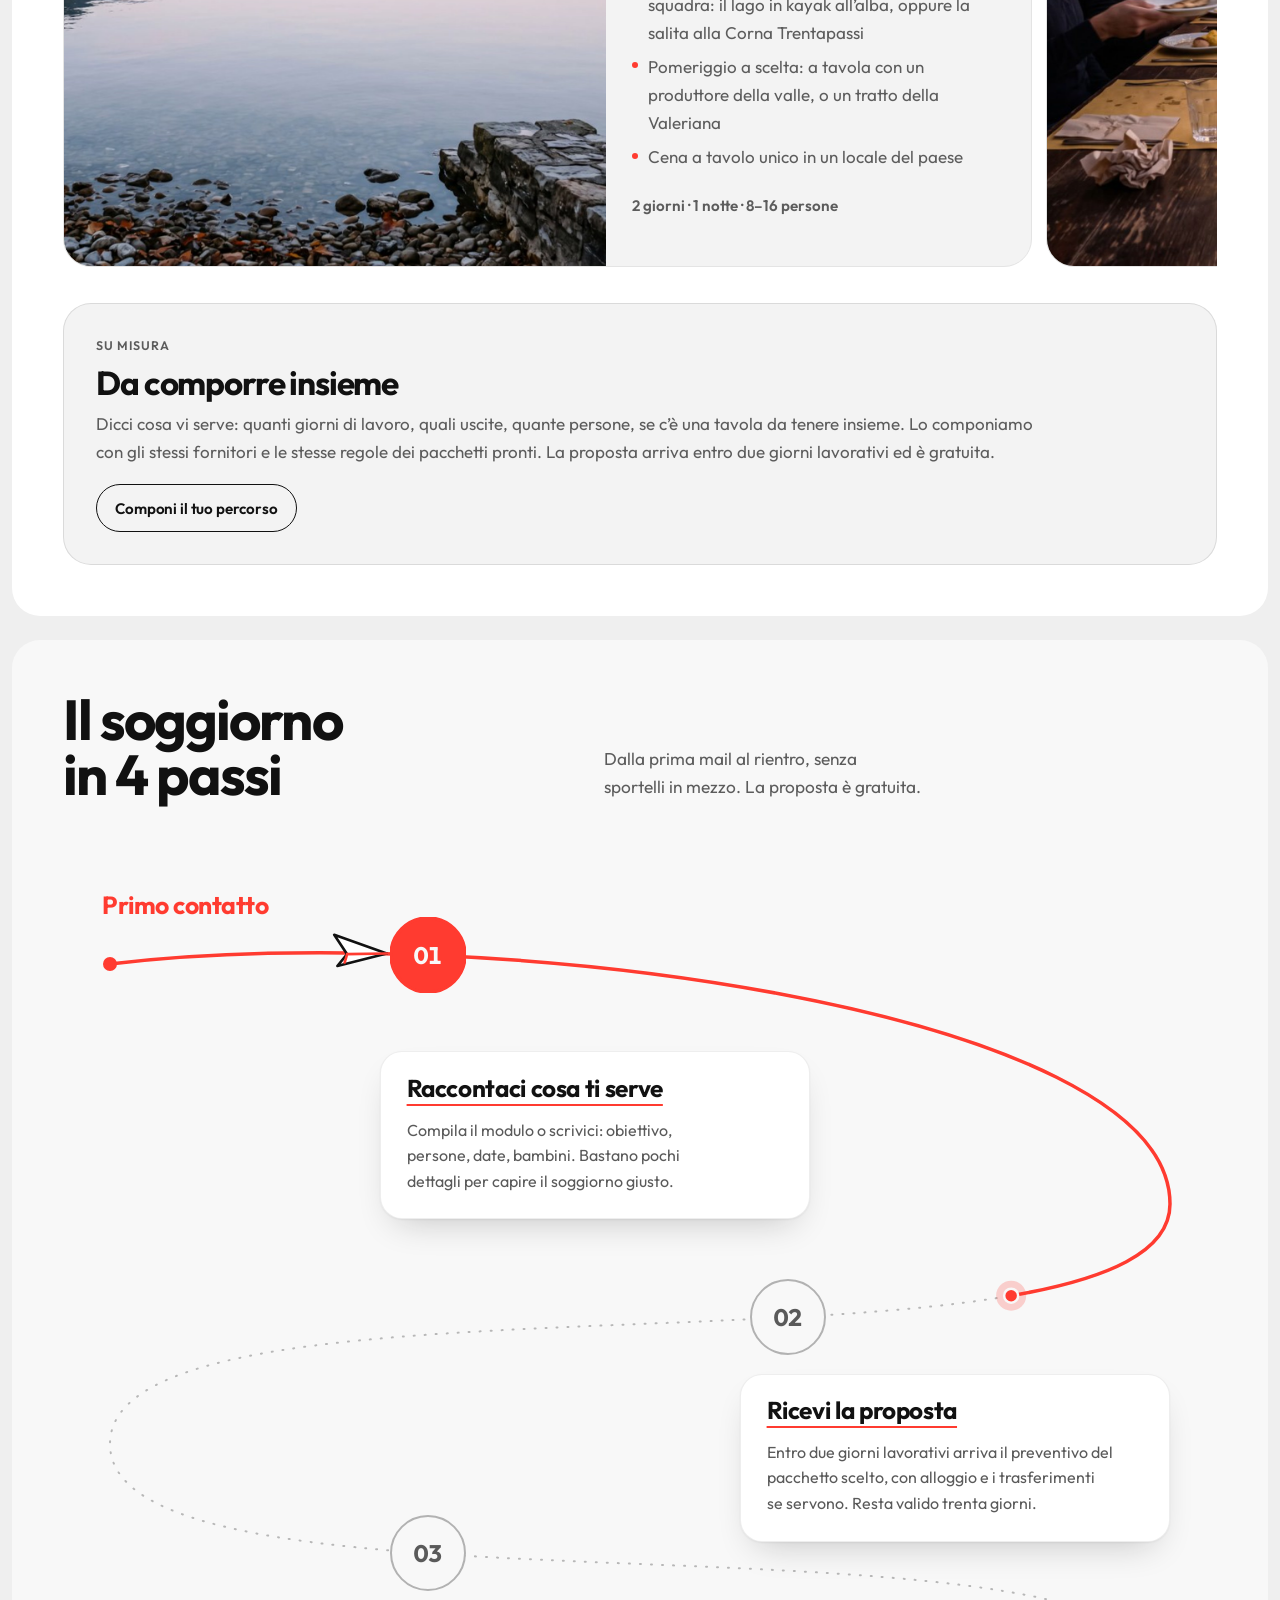
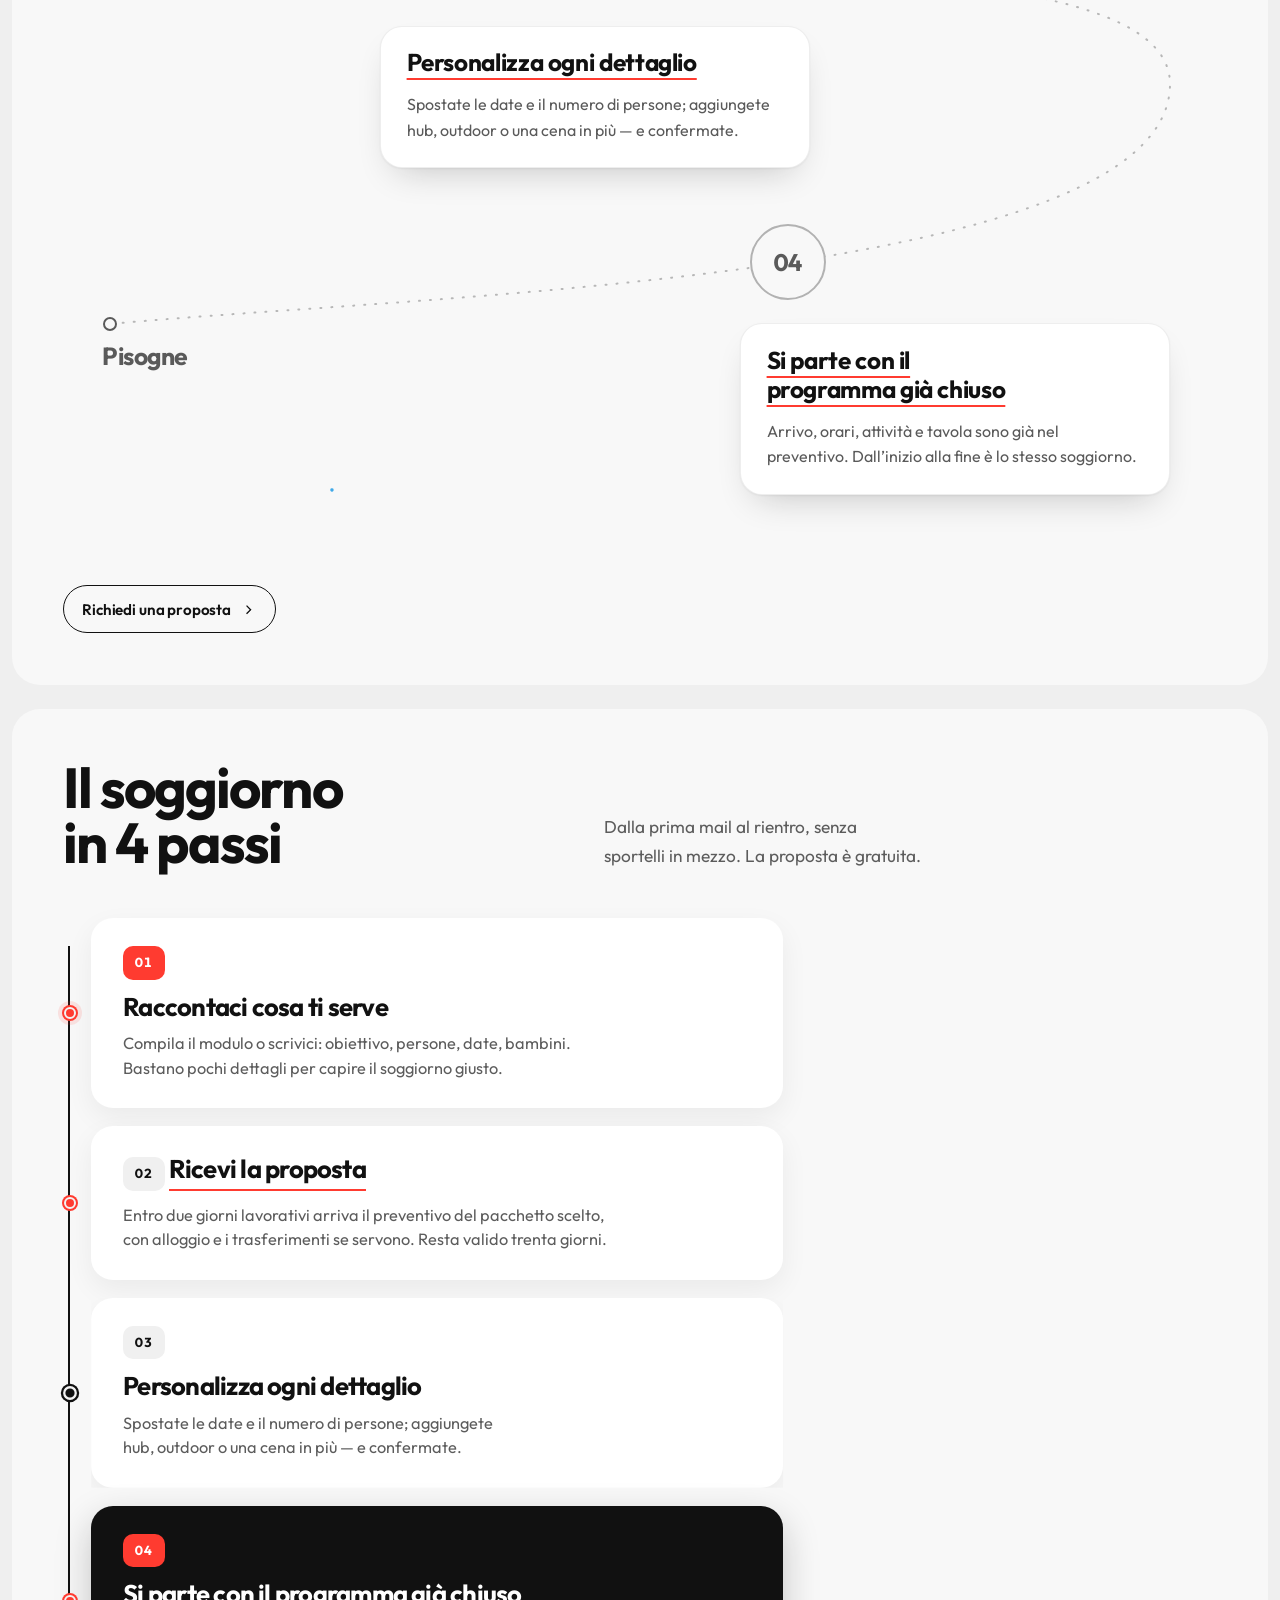
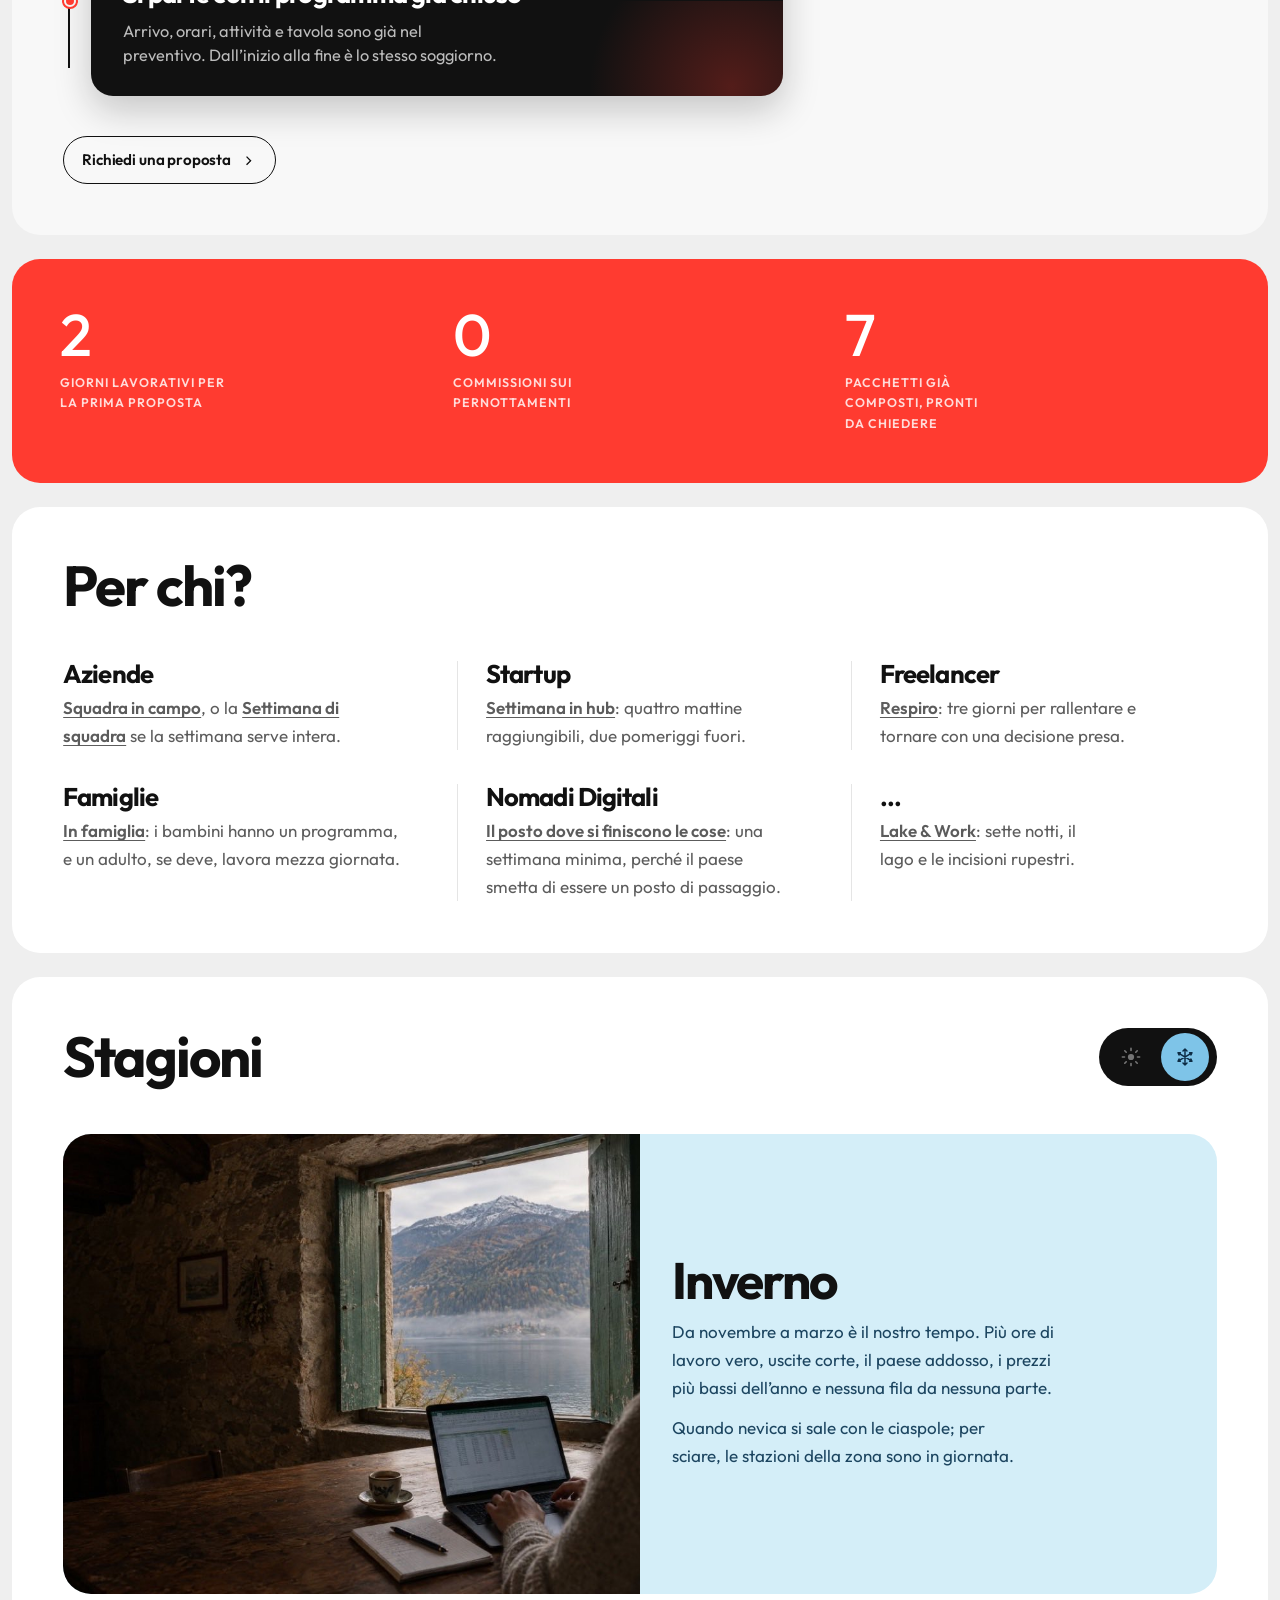
==== commit 11ee5a54: "Replace red text highlights with bold only across Perché and Valori. Co-authored-by: Cursor <cursora" ====
--- a/index.html
+++ b/index.html
@@ -16,7 +16,7 @@
   <link rel="preconnect" href="https://fonts.gstatic.com" crossorigin>
   <link href="https://fonts.googleapis.com/css2?family=Inter:wght@400;500;600&family=Outfit:wght@300;400;500;600;700;800&display=swap" rel="stylesheet">
   <link rel="stylesheet" href="css/main-color.css?v=1">
-  <link rel="stylesheet" href="css/styles.css?v=346">
+  <link rel="stylesheet" href="css/styles.css?v=347">
   <link rel="stylesheet" href="css/timeline.css?v=7">
 </head>
 <body id="top">
@@ -107,7 +107,7 @@
              strong = bianco pieno; .fg-wave = sottolineatura a onda;
              .fg-pill = parola in pillola (piena, rossa --hot, o solo bordo --line). -->
         <div class="forest-green__inner">
-          <h2 id="forest-green-title">Sul <strong class="fg-lake">Lago d’Iseo</strong>, un borgo storico che unisce <span class="fg-keep"><span class="fg-pill">smart working</span>,</span> <span class="fg-pill fg-pill--hot">team building</span> e&nbsp;vacanze in <strong class="fg-wave">famiglia</strong> o tra <span class="fg-keep"><strong class="fg-wave">amici</strong>.</span></h2>
+          <h2 id="forest-green-title">Sul <strong class="fg-lake">Lago d’Iseo</strong>, un borgo storico che unisce <span class="fg-keep"><span class="fg-pill">smart working</span>,</span> <strong>team building</strong> e&nbsp;vacanze in <strong class="fg-wave">famiglia</strong> o tra <span class="fg-keep"><strong class="fg-wave">amici</strong>.</span></h2>
           <p class="fg-sub"><span class="fg-keep"><strong>Concentrazione</strong> quando serve.</span> <span class="fg-keep"><strong>Libertà</strong> quando vuoi:</span> <span class="fg-keep"><span class="fg-pill fg-pill--line">outdoor</span>,</span> <span class="fg-pill fg-pill--line fg-pill--tilt">benessere</span> e&nbsp;un&nbsp;territorio di <strong>eccellenze</strong> da gustare.</p>
         </div>
       </section>
@@ -214,15 +214,15 @@
           <div class="parts">
             <article>
               <h3>Professionisti, aziende e famiglie</h3>
-              <p>Lontano dal traffico, dall’open space sovraffollato e da una routine che consuma idee ed energie. Qui si lavora con il <span class="kw-mark">lago fuori dalla finestra</span>. Ma la giornata non finisce con il lavoro. Lago, sentieri, attività all’aperto e spazi per respirare sono a pochi passi, senza dover cercare o prenotare niente. Il <strong>libero professionista</strong> chiude il portatile e va in <span class="kw-mark kw-mark--alt">kayak</span> o a camminare. Il team di un’<strong>azienda</strong> si ritrova per un’uscita o una cena lontano dalle riunioni. In <strong>famiglia</strong>, chi lavora mezza giornata raggiunge gli altri per il resto del giorno. Ognuno ritrova il tempo, le persone e le cose che contano davvero.</p>
+              <p>Lontano dal traffico, dall’open space sovraffollato e da una routine che consuma idee ed energie. Qui si lavora con il <strong>lago fuori dalla finestra</strong>. Ma la giornata non finisce con il lavoro. Lago, sentieri, attività all’aperto e spazi per respirare sono a pochi passi, senza dover cercare o prenotare niente. Il <strong>libero professionista</strong> chiude il portatile e va in <strong>kayak</strong> o a camminare. Il team di un’<strong>azienda</strong> si ritrova per un’uscita o una cena lontano dalle riunioni. In <strong>famiglia</strong>, chi lavora mezza giornata raggiunge gli altri per il resto del giorno. Ognuno ritrova il tempo, le persone e le cose che contano davvero.</p>
             </article>
             <article>
               <h3>Wellness fisico e mentale</h3>
-              <p>Per una volta, il mondo non passa da uno schermo. La luce dell’alba sull’acqua, il freddo pulito della mattina, il passo lento sulla Valeriana, il silenzio dopo la camminata. Respiro, movimento, un pomeriggio senza agenda, la sera accanto al camino. Puoi inserire <strong>mindfulness</strong>, cura del corpo, <span class="kw-mark">yoga sul lago</span> o una <strong>meditazione guidata</strong> tra una giornata di lavoro e l’altra. Qui il benessere non è un trattamento: succede quando la mente stacca e torni a sentire quello che hai intorno.</p>
+              <p>Per una volta, il mondo non passa da uno schermo. La luce dell’alba sull’acqua, il freddo pulito della mattina, il passo lento sulla Valeriana, il silenzio dopo la camminata. Respiro, movimento, un pomeriggio senza agenda, la sera accanto al camino. Puoi inserire <strong>mindfulness</strong>, cura del corpo, <strong>yoga sul lago</strong> o una <strong>meditazione guidata</strong> tra una giornata di lavoro e l’altra. Qui il benessere non è un trattamento: succede quando la mente stacca e torni a sentire quello che hai intorno.</p>
             </article>
             <article>
               <h3>Scegli, personalizza, parti</h3>
-              <p>Se preferisci avere tutto già pronto e non pensare a niente, sono disponibili anche pacchetti di soggiorni che includono esperienze <span class="kw-mark kw-mark--alt">outdoor</span>, momenti di <span class="kw-mark">wellness</span> e percorsi <strong>enogastronomici</strong>. Ti basta indicare le date e quante persone siete: casa, spazi di lavoro e programma delle attività verranno definiti in base alle tue esigenze, e potrete <strong>modificarli</strong> anche in un secondo momento.</p>
+              <p>Se preferisci avere tutto già pronto e non pensare a niente, sono disponibili anche pacchetti di soggiorni che includono esperienze <strong>outdoor</strong>, momenti di <strong>wellness</strong> e percorsi <strong>enogastronomici</strong>. Ti basta indicare le date e quante persone siete: casa, spazi di lavoro e programma delle attività verranno definiti in base alle tue esigenze, e potrete <strong>modificarli</strong> anche in un secondo momento.</p>
             </article>
           </div>
         </div>
@@ -264,7 +264,7 @@
               </article>
               <article>
                 <h3>Impatto</h3>
-                <p>Ogni soggiorno lascia qualcosa al paese. Abbiamo raccolto una rete di attività che hanno a cuore il nostro territorio e per scelta <strong>lavoriamo solo fornitori locali</strong>. Una quota di ogni pacchetto ritorna al territorio tramite contributi per attività di restauro e per <strong>associazioni impegnate nel sociale</strong>. Per l’azienda è un impegno concreto da raccontare nel <span class="kw-mark">bilancio di sostenibilità</span>. Per chi viene da solo, è sapere che la sua settimana <strong>conta anche per chi resta</strong>.</p>
+                <p>Ogni soggiorno lascia qualcosa al paese. Abbiamo raccolto una rete di attività che hanno a cuore il nostro territorio e per scelta <strong>lavoriamo solo fornitori locali</strong>. Una quota di ogni pacchetto ritorna al territorio tramite contributi per attività di restauro e per <strong>associazioni impegnate nel sociale</strong>. Per l’azienda è un impegno concreto da raccontare nel <strong>bilancio di sostenibilità</strong>. Per chi viene da solo, è sapere che la sua settimana <strong>conta anche per chi resta</strong>.</p>
               </article>
             </div>
           </div>
--- a/css/styles.css
+++ b/css/styles.css
@@ -1938,8 +1938,7 @@
   width: 100%;
 }
 
-/* KW nei blocchi Perché: evidenziatore sul testo (niente ::before assoluto —
-   a capo diventava una striscia rossa verticale / pezzi non colorati). */
+/* KW: solo grassetto, niente evidenziatore rosso */
 .parts h3 {
   color: #111;
 }
@@ -1949,19 +1948,13 @@
   font-weight: 700;
 }
 
-.parts .kw-mark {
-  padding: 0.12em 0.18em 0.08em;
+.parts .kw-mark,
+.parts .kw-mark--alt {
+  padding: 0;
   color: inherit;
-  font-weight: inherit;
-  background: color-mix(in srgb, var(--lake) 30%, #fff6f5);
-  border-radius: 0.28em 0.55em 0.32em 0.5em;
-  box-decoration-break: clone;
-  -webkit-box-decoration-break: clone;
-}
-
-.parts .kw-mark--alt {
-  background: color-mix(in srgb, var(--lake) 24%, #ffffff);
-  border-radius: 0.5em 0.3em 0.55em 0.28em;
+  font-weight: 700;
+  background: none;
+  border-radius: 0;
 }
 
 /* Blocco intero chiudibile (Valori): X sul pannello (desktop angolo room; mobile sulla foto) */
